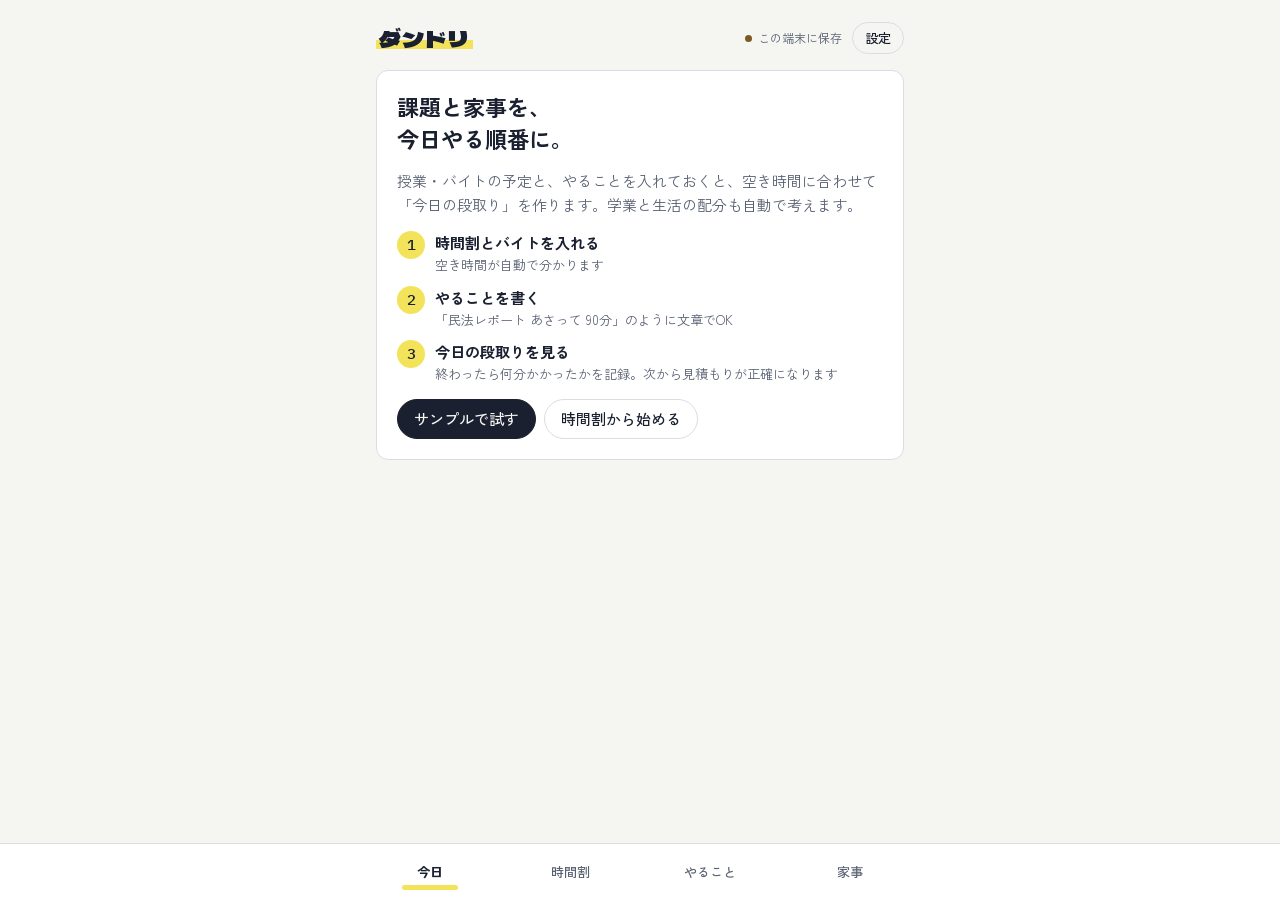
==== index.html @ e71a27ff "Add files via upload" ====
<!doctype html>
<html lang="ja">
<head>
<meta charset="utf-8">
<meta name="viewport" content="width=device-width,initial-scale=1,viewport-fit=cover">
<title>ダンドリ｜課題と家事を、今日やる順番に。</title>
<meta name="description" content="授業名を書くだけで締切が決まり、空き時間から「今日やる順番」を出す、大学生のための段取りアプリ。課題・家事・バイトのシフトをまとめて管理。">
<meta name="theme-color" content="#F5F6F2" media="(prefers-color-scheme: light)">
<meta name="theme-color" content="#10131A" media="(prefers-color-scheme: dark)">
<link rel="manifest" href="manifest.webmanifest">
<link rel="icon" href="favicon-32.png" sizes="32x32" type="image/png">
<link rel="apple-touch-icon" href="apple-touch-icon.png">
<meta name="apple-mobile-web-app-capable" content="yes">
<meta name="mobile-web-app-capable" content="yes">
<meta name="apple-mobile-web-app-title" content="ダンドリ">
<meta name="apple-mobile-web-app-status-bar-style" content="default">
<meta property="og:type" content="website">
<meta property="og:title" content="ダンドリ｜課題と家事を、今日やる順番に。">
<meta property="og:description" content="授業名を書くだけで締切が決まり、空き時間から「今日やる順番」を出す、大学生のための段取りアプリ。課題・家事・バイトのシフトをまとめて管理。">
<meta property="og:image" content="og-image.png">
<meta name="twitter:card" content="summary_large_image">
<link rel="preconnect" href="https://fonts.googleapis.com">
<link rel="preconnect" href="https://fonts.gstatic.com" crossorigin>
<link rel="stylesheet" href="https://fonts.googleapis.com/css2?family=IBM+Plex+Mono:wght@500&family=Zen+Kaku+Gothic+New:wght@400;500;700&display=swap">
<link rel="stylesheet" href="https://fonts.googleapis.com/css2?family=Dela+Gothic+One&display=swap&text=%E3%83%80%E3%83%B3%E3%83%89%E3%83%AA0123456789%E6%99%82%E9%96%93%E5%88%86%E6%97%A5">
<style>
/* Layout: 手帳の「1日のページ」。上に使える時間と時間帯ストリップ、その下に今日の段取り。4つの画面は下のタブで切り替える */
:root{
  --paper:#F5F6F2; --surface:#FFFFFF; --sunk:#ECEEE8;
  --ink:#1A2030; --ink-2:#596172; --ink-3:#8A91A0;
  --line:#DADDE3; --grid:#E3E6E9;
  --study:#2E4B8E; --study-soft:#E2E8F6;
  --life:#2C7A50; --life-soft:#DCEFE3;
  --other:#7B5A27; --other-soft:#F2E9D6;
  --busy:#BFC5CE;
  --marker:#F3E35A;
  --warn:#B2421C; --warn-soft:#FAE6DC;
  --focus:#2E4B8E;
  --scrim:rgba(12,14,20,.48);
  --edit:#FFF8D6; --edit-line:#D9BE3F; --edit-ink:#8A6D00;
  --etc:#5B5591; --etc-soft:#E9E7F5; --band:rgba(46,75,142,.05); --stripe:#E6D6B8;
  --font-display:"Dela Gothic One","Zen Kaku Gothic New","Hiragino Sans","Noto Sans JP",sans-serif;
  --font-body:"Zen Kaku Gothic New","Hiragino Sans","Hiragino Kaku Gothic ProN","Noto Sans JP","Yu Gothic",system-ui,sans-serif;
  --font-mono:"IBM Plex Mono",ui-monospace,SFMono-Regular,Menlo,Consolas,monospace;
  --radius:12px;
}
@media (prefers-color-scheme: dark){
  :root:not([data-theme="light"]){
    --paper:#10131A; --surface:#181C24; --sunk:#1F242E;
    --ink:#E6E8EE; --ink-2:#A2A9B7; --ink-3:#737B8A;
    --line:#2B313C; --grid:#262B35;
    --study:#95ABEB; --study-soft:#1E2742;
    --life:#7DCB9B; --life-soft:#172E22;
    --other:#D6B67E; --other-soft:#2D2618;
    --busy:#434A57;
    --marker:#6E6420;
    --warn:#F28C66; --warn-soft:#3A1F16;
    --focus:#95ABEB;
    --scrim:rgba(0,0,0,.6);
    --edit:#26220F; --edit-line:#7A6B22; --edit-ink:#E8CF5A;
    --etc:#B8B2EA; --etc-soft:#24223A; --band:rgba(149,171,235,.06); --stripe:#3B3122;
    color-scheme:dark;
  }
}
:root[data-theme="dark"]{
  --paper:#10131A; --surface:#181C24; --sunk:#1F242E;
  --ink:#E6E8EE; --ink-2:#A2A9B7; --ink-3:#737B8A;
  --line:#2B313C; --grid:#262B35;
  --study:#95ABEB; --study-soft:#1E2742;
  --life:#7DCB9B; --life-soft:#172E22;
  --other:#D6B67E; --other-soft:#2D2618;
  --busy:#434A57;
  --marker:#6E6420;
  --warn:#F28C66; --warn-soft:#3A1F16;
  --focus:#95ABEB;
  --scrim:rgba(0,0,0,.6);
  --edit:#26220F; --edit-line:#7A6B22; --edit-ink:#E8CF5A;
  --etc:#B8B2EA; --etc-soft:#24223A; --band:rgba(149,171,235,.06); --stripe:#3B3122;
  color-scheme:dark;
}
*,*::before,*::after{box-sizing:border-box}
[hidden]{display:none!important}
html{background:var(--paper)}
body{background:var(--paper);color:var(--ink);font-family:var(--font-body);font-size:15px;line-height:1.6;-webkit-font-smoothing:antialiased}
button,input,select{font:inherit;color:inherit}
.wrap{max-width:560px;margin:0 auto;padding-left:max(16px,env(safe-area-inset-left,0px));padding-right:max(16px,env(safe-area-inset-right,0px));padding-block:10px calc(96px + env(safe-area-inset-bottom,0px));display:grid;gap:16px}
.sr{position:absolute;width:1px;height:1px;overflow:hidden;clip:rect(0 0 0 0);white-space:nowrap}
.num{font-family:var(--font-mono);font-variant-numeric:tabular-nums}
:focus-visible{outline:2px solid var(--focus);outline-offset:2px}

/* header */
.top{display:flex;align-items:center;gap:10px;padding-block:4px 0}
.logo{font-family:var(--font-display);font-size:22px;line-height:1;letter-spacing:.03em;padding:2px 3px;background:linear-gradient(transparent 56%,var(--marker) 56%,var(--marker) 94%,transparent 94%)}
.sync{margin-left:auto;font-size:12px;color:var(--ink-2);display:inline-flex;align-items:center;gap:6px}
.sync::before{content:"";width:7px;height:7px;border-radius:50%;background:var(--ink-3)}
.sync.cloud::before{background:var(--life)}
.sync.local::before{background:var(--other)}
.samplebar{display:flex;flex-wrap:wrap;align-items:center;justify-content:space-between;gap:8px;padding:8px 12px;border:1px dashed var(--line);border-radius:10px;font-size:13px;color:var(--ink-2)}

/* buttons */
.btn{display:inline-flex;align-items:center;justify-content:center;gap:6px;min-height:40px;padding:6px 16px;border-radius:999px;border:1px solid var(--line);background:var(--surface);font-weight:500;cursor:pointer;white-space:nowrap}
.btn:hover{border-color:var(--ink-3)}
.btn.primary{background:var(--ink);color:var(--paper);border-color:var(--ink)}
.btn.ghost{background:transparent}
.btn.small{min-height:32px;padding:3px 12px;font-size:13px}
.btn.danger{color:var(--warn);border-color:var(--warn)}
.btn:disabled{opacity:.5;cursor:default}
.link{background:none;border:0;padding:0;color:var(--ink-2);font-size:13px;text-decoration:underline;text-underline-offset:3px;cursor:pointer}
.link.inv{color:var(--paper)}

/* segmented */
.seg{display:inline-flex;flex-wrap:wrap;gap:4px;padding:3px;border-radius:999px;background:var(--sunk)}
.seg button,.segopt span{display:inline-block;padding:4px 12px;border-radius:999px;border:0;background:transparent;font-size:13px;font-weight:500;cursor:pointer;color:var(--ink-2)}
.seg button[aria-pressed="true"],.segopt input:checked+span{background:var(--surface);color:var(--ink);box-shadow:0 0 0 1px var(--line)}
.segopt{position:relative}
.segopt input{position:absolute;opacity:0;width:1px;height:1px}
.segopt input:focus-visible+span{outline:2px solid var(--focus);outline-offset:1px}

/* today */
.daybar{display:flex;align-items:center;justify-content:space-between;gap:12px;flex-wrap:wrap}
.date{font-size:20px;font-weight:700;margin:0;font-variant-numeric:tabular-nums}
.alerts{display:grid;gap:6px}
.alert{display:grid;grid-template-columns:auto 1fr;gap:10px;align-items:baseline;padding:10px 12px;border-radius:10px;background:var(--warn-soft);font-size:14px}
.alert b{color:var(--warn);font-size:12px;letter-spacing:.04em;white-space:nowrap}
.alert.lv1{background:var(--sunk)}
.alert.lv1 b{color:var(--ink-2)}
.alert span{min-width:0;overflow-wrap:anywhere}
.hero{display:grid;gap:14px;padding:16px;background:var(--surface);border:1px solid var(--line);border-radius:var(--radius)}
.hero-top{display:flex;flex-wrap:wrap;justify-content:space-between;align-items:flex-end;gap:10px}
.cap-label{font-size:12px;color:var(--ink-2);letter-spacing:.06em}
.cap{font-family:var(--font-display);font-size:34px;line-height:1.15;font-variant-numeric:tabular-nums;margin-block:2px}
.cap mark{color:inherit;padding:0 3px;background:linear-gradient(transparent 58%,var(--marker) 58%,var(--marker) 92%,transparent 92%)}
.cap-sub{font-size:12px;color:var(--ink-2)}
.strip-wrap{display:grid;gap:4px}
.strip{position:relative;height:30px;border-radius:6px;background:var(--sunk);overflow:hidden}
.blk{position:absolute;top:0;bottom:0;display:block}
.blk.busy{background:repeating-linear-gradient(135deg,var(--busy) 0 4px,transparent 4px 8px)}
.blk.past{background:var(--grid)}
.blk.study{background:var(--study)}
.blk.life{background:var(--life)}
.blk.other{background:var(--other)}
.now{position:absolute;top:0;bottom:0;width:2px;background:var(--warn);display:block}
.ticks{position:relative;height:16px;font-size:11px;color:var(--ink-3)}
.ticks span{position:absolute;top:0;transform:translateX(-50%)}
.ticks span.l{transform:none}
.ticks span.r{transform:translateX(-100%)}
.legend{display:flex;flex-wrap:wrap;gap:4px 12px;font-size:12px;color:var(--ink-2)}
.legend span{display:inline-flex;align-items:center;gap:5px}
.sw{display:inline-block;width:12px;height:8px;border-radius:2px}
.sw.busy{background:repeating-linear-gradient(135deg,var(--busy) 0 2px,transparent 2px 4px);box-shadow:0 0 0 1px var(--busy)}
.sw.study{background:var(--study)} .sw.life{background:var(--life)} .sw.other{background:var(--other)}
.bal{display:grid;gap:6px}
.bal-head{display:flex;justify-content:space-between;gap:8px;font-size:13px;color:var(--ink-2)}
.bal-head b{color:var(--ink);font-weight:500;margin-left:4px}
.bal-track{position:relative}
.bal-bar{display:flex;height:10px;border-radius:5px;overflow:hidden;background:var(--sunk)}
.bal-bar i{display:block;height:100%}
.bal-bar i.study{background:var(--study)} .bal-bar i.life{background:var(--life)}
.bal-target{position:absolute;top:-4px;bottom:-4px;width:2px;background:var(--ink);transform:translateX(-1px)}
.bal-note{font-size:12px;color:var(--ink-3)}

/* adder */
.adder{display:grid;gap:8px;padding:12px;background:var(--surface);border:1px solid var(--line);border-radius:var(--radius)}
.adder-row{display:flex;gap:8px}
.adder-row input{flex:1;min-width:0}
.adder-opts{display:flex;justify-content:space-between;align-items:center;gap:8px;flex-wrap:wrap;font-size:13px;color:var(--ink-2)}
.tog{display:inline-flex;align-items:center;gap:6px;cursor:pointer}
.tog input{width:16px;height:16px;accent-color:var(--ink)}
.hint{font-size:12px;color:var(--ink-3)}
input[type=text],input[type=number],input[type=date],input[type=time],select{width:100%;min-width:0;min-height:40px;padding:6px 10px;border:1px solid var(--line);border-radius:8px;background:var(--paper)}
input[type=range]{width:100%;accent-color:var(--ink)}
textarea{font:inherit;color:inherit;width:100%;min-width:0;min-height:88px;padding:8px 10px;border:1px solid var(--line);border-radius:8px;background:var(--paper);resize:vertical}
textarea.code{font-family:var(--font-mono);font-size:12px;line-height:1.5;word-break:break-all}
.h3{font-size:14px;font-weight:700;margin:0}
.backup{display:grid;gap:8px;padding:12px 14px;border-radius:10px;border:1px dashed var(--other);background:var(--other-soft);font-size:14px}
.backup .acts,.inapp .acts{display:flex;flex-wrap:wrap;gap:8px}
.inapp{display:grid;gap:8px;padding:10px 12px;border-radius:10px;background:var(--warn-soft);font-size:13px}
.inapp b{color:var(--warn)}
.inapp.a2hs{background:var(--sunk)}
.inapp.a2hs b{color:var(--ink)}
.preview{display:grid;gap:4px;font-size:14px;padding:10px 12px;border-radius:8px;background:var(--sunk)}
.warnnote{color:var(--warn)}

/* sections, lists */
.sect{display:grid;gap:10px}
.h1{font-size:22px;font-weight:700;margin:2px 0 0;text-wrap:balance}
.h2{font-size:16px;font-weight:700;margin:0;display:flex;align-items:baseline;justify-content:space-between;gap:8px;flex-wrap:wrap}
.h2-sub{font-size:12px;font-weight:500;color:var(--ink-2)}
.note{font-size:13px;color:var(--ink-2);margin:0}
.plan{display:grid;gap:8px}
.item{display:grid;grid-template-columns:3.4em 1fr auto;gap:12px;align-items:center;padding:12px;background:var(--surface);border:1px solid var(--line);border-radius:var(--radius)}
.item.ordered{grid-template-columns:32px 1fr auto}
.ord{width:32px;height:32px;border-radius:50%;display:grid;place-items:center;background:var(--sunk);font-family:var(--font-mono);font-weight:500;font-size:15px;color:var(--ink-2)}
.ord.first{background:var(--marker);color:var(--ink)}
.item.is-next{border-color:var(--ink-3);padding-block:16px}
.item.is-next .title{font-size:17px}
.nextlabel{font-size:12px;font-weight:700;letter-spacing:.06em;color:var(--ink-2);margin-bottom:2px}
.sw.free{background:var(--sunk);box-shadow:inset 0 0 0 1px var(--line)}
.time{display:grid;font-family:var(--font-mono);font-size:12px;line-height:1.35;color:var(--ink-2);font-variant-numeric:tabular-nums}
.time span:first-child{color:var(--ink);font-size:13px}
.body{min-width:0}
.title{font-weight:700;overflow-wrap:anywhere;line-height:1.45}
.meta{display:flex;flex-wrap:wrap;align-items:center;gap:4px 8px;margin-top:4px;font-size:12px;color:var(--ink-2)}
.tag{display:inline-flex;align-items:center;padding:1px 8px;border-radius:999px;font-size:12px;font-weight:500;line-height:1.6}
.tag.study{background:var(--study-soft);color:var(--study)}
.tag.life{background:var(--life-soft);color:var(--life)}
.tag.other{background:var(--other-soft);color:var(--other)}
.tag.hot{background:var(--warn-soft);color:var(--warn)}
.tag.plain{background:var(--sunk);color:var(--ink-2)}
.check{width:36px;height:36px;border-radius:50%;border:2px solid var(--line);background:var(--surface);cursor:pointer;display:grid;place-items:center;flex:none}
.check::after{content:"✓";font-size:16px;font-weight:700;color:var(--ink-3)}
.check.study{border-color:var(--study)} .check.life{border-color:var(--life)} .check.other{border-color:var(--other)}
.check:hover::after{color:var(--ink)}
.prio{font-size:12px;color:var(--ink-2)}
.rest{display:grid;gap:0;border:1px solid var(--line);border-radius:var(--radius);background:var(--surface)}
.rrow{display:flex;justify-content:space-between;gap:12px;padding:10px 12px;border-top:1px solid var(--line);font-size:14px}
.rrow:first-child{border-top:0}
.rrow .meta{margin:0;flex:none}
.empty{padding:16px;border:1px dashed var(--line);border-radius:var(--radius);color:var(--ink-2);font-size:14px;display:grid;gap:10px;justify-items:start}
.foot{font-size:12px;color:var(--ink-3);margin:0}
details.done{border:1px solid var(--line);border-radius:var(--radius);background:var(--surface);padding:0 12px}
details.done summary{cursor:pointer;padding:10px 0;font-size:14px;font-weight:500}
.drow{display:flex;justify-content:space-between;gap:12px;padding:8px 0;border-top:1px solid var(--line);font-size:14px;color:var(--ink-2)}
.tlist{display:grid;gap:8px}
.trow{display:grid;grid-template-columns:auto 1fr auto;gap:12px;align-items:center;padding:12px;background:var(--surface);border:1px solid var(--line);border-radius:var(--radius)}
.trow.two{grid-template-columns:1fr auto}
.days .segopt input:checked+span{background:var(--ink);color:var(--paper);border-color:var(--ink);box-shadow:none}
.grade{display:inline-grid;place-items:center;min-width:28px;height:20px;padding:0 6px;border-radius:6px;font-family:var(--font-mono);font-size:12px;font-weight:500;letter-spacing:.02em;line-height:1;background:var(--sunk);color:var(--ink-2)}
.grade.big{min-width:36px;height:32px;font-size:15px;border-radius:8px}
.g-SS{background:var(--warn);color:var(--paper)}
.g-S{background:var(--warn-soft);color:var(--warn)}
.g-A{background:var(--marker);color:var(--ink)}
.g-B{background:var(--sunk);color:var(--ink)}
.g-C{background:var(--sunk);color:var(--ink-2)}
.g-D,.g-E{background:transparent;color:var(--ink-3);box-shadow:inset 0 0 0 1px var(--line)}
.drow .gdesc{flex:1;color:var(--ink)}
.drow:has(.grade){justify-content:flex-start;align-items:center}
.gnote{padding:8px 0 10px}
.presets{display:flex;flex-wrap:wrap;gap:6px;align-items:center}
.presets-label{font-size:12px;color:var(--ink-2);margin-right:4px}
.chip{padding:4px 12px;border-radius:999px;border:1px solid var(--line);background:var(--surface);font-size:13px;cursor:pointer}
.chip:hover{border-color:var(--life)}

/* timetable */
.tt-wrap{overflow-x:auto;border:1px solid var(--line);border-radius:var(--radius);background:var(--surface)}
.tt{border-collapse:collapse;width:100%;min-width:330px;table-layout:fixed}
.tt th,.tt td{border-bottom:1px solid var(--grid);padding:4px}
.tt thead th{font-size:13px;font-weight:700;padding-block:8px;color:var(--ink-2)}
.tt tbody th{text-align:left;font-weight:500}
.tt thead th:first-child{width:3.2em}
.tt tr:last-child th,.tt tr:last-child td{border-bottom:0}
.pn{display:block;font-weight:700;font-size:14px}
.pt{display:block;font-family:var(--font-mono);font-size:10.5px;color:var(--ink-3)}
.cell{width:100%;min-height:44px;padding:4px;border-radius:6px;border:1px dashed var(--line);background:transparent;font-size:12px;line-height:1.3;color:var(--ink-3);cursor:pointer;overflow-wrap:anywhere}
.cell.on{border:0;background:var(--study-soft);color:var(--study);font-weight:500}
.cell{position:relative}
.cell .wkdot{position:absolute;top:4px;right:4px;width:7px;height:7px;border-radius:50%;background:var(--study)}
.tag.wk{background:var(--sunk);color:var(--ink-2)}
.tag.etc{background:var(--etc-soft);color:var(--etc)}
/* 時間割：時間の目盛りで1週間（見る／編集） */
.h1row{display:flex;align-items:center;justify-content:space-between;gap:8px}
.h1row .btn svg{width:14px;height:14px}
.wk-card{background:var(--surface);border:1px solid var(--line);border-radius:var(--radius);padding:8px 6px 10px 4px}
.wk-card.editing{background:var(--edit);border-color:var(--edit-line)}
.wk-head{display:grid;grid-template-columns:40px repeat(7,minmax(0,1fr));font-size:12px;font-weight:700;color:var(--ink-2);text-align:center;margin-bottom:6px}
.wk-head .sun{color:var(--warn)}
.wk-d{display:grid;justify-items:center;gap:2px}
.wk-d .w{font-size:11px}
.wk-d .n{font-size:14px;font-weight:700;color:var(--ink);width:26px;height:26px;border-radius:50%;display:flex;align-items:center;justify-content:center;font-family:var(--font-mono)}
.wk-d.sun .w,.wk-d.sun .n{color:var(--warn)}
.wk-d.past .n{color:var(--ink-3)}
.wk-d.today .n{background:var(--ink);color:var(--paper)}
.wk-d .cnt{display:inline-flex;align-items:center;gap:2px;height:15px;padding:0 5px;border-radius:8px;font-size:10px;font-family:var(--font-mono);font-weight:700;background:var(--ink);color:var(--paper)}
.wk-d .cnt.u{background:var(--warn)}
.wk-d .cnt::before{content:"";width:5px;height:7px;background:currentColor;clip-path:polygon(0 0,100% 50%,0 100%)}
.wk-d .cnt.none{visibility:hidden}
.wk-nav{display:flex;align-items:center;gap:8px}
.wk-arr{width:36px;height:36px;flex:none;border-radius:50%;border:1px solid var(--line);background:var(--surface);font-size:18px;line-height:1;color:var(--ink-2);cursor:pointer}
.wk-range{flex:1;display:grid;justify-items:center;gap:1px;text-align:center}
.wk-range b{font-size:15px}
.wk-range span,.wk-range .link{font-size:12px;color:var(--ink-2)}
.wk-dl{position:absolute;left:0;right:0;height:16px;margin:0;padding:0;border:0;background:transparent;cursor:pointer;z-index:3;--c:var(--ink)}
.wk-dl.u{--c:var(--warn)}
.wk-dl::before{content:"";position:absolute;left:0;right:0;top:7px;border-top:1.5px solid var(--c)}
.wk-dl::after{content:"";position:absolute;left:-1px;top:2px;width:9px;height:12px;background:var(--c);clip-path:polygon(0 0,100% 50%,0 100%)}
.wk-legend .flg{display:inline-block;width:8px;height:10px;background:var(--warn);clip-path:polygon(0 0,100% 50%,0 100%);margin-right:4px;vertical-align:-1px}
.wk-legend .nowk{display:inline-block;width:14px;height:0;border-top:1.5px solid var(--ink);margin-right:4px;vertical-align:3px}
.wk-dlist{display:grid;gap:6px}
.wk-drow{display:grid;grid-template-columns:auto minmax(0,1fr) auto;gap:10px;align-items:center;width:100%;text-align:left;background:var(--surface);border:1px solid var(--line);border-radius:10px;padding:7px 10px;font:inherit;color:inherit;cursor:pointer}
.wk-drow .when{font-family:var(--font-mono);font-size:11px;color:var(--ink-2);line-height:1.3;text-align:center;min-width:50px}
.wk-drow .when b{display:block;font-family:var(--font-body);font-size:12px;color:var(--ink)}
.wk-drow .ttl{font-size:14px;font-weight:700;line-height:1.35}
.wk-drow .ttl small{display:block;font-size:12px;font-weight:500;color:var(--ink-2)}
.wk-drow.done{opacity:.6}
.wk-drow.done .ttl{text-decoration:line-through}
.wk-drow .chk{color:var(--ink-3);font-size:14px;padding:0 8px}
.wk-pop .prow{display:flex;align-items:center;gap:6px;margin-top:4px}
.wk-pop .pacts{display:flex;gap:6px;margin-top:8px}
.wk-pop .stag{display:inline-block;font-size:10px;font-weight:700;background:var(--other-soft);color:var(--other);border-radius:4px;padding:0 5px;margin-left:5px;vertical-align:1px}
.btn.accent{background:var(--other-soft);border-color:var(--other);color:var(--other);font-weight:700}
.h1row .h1{margin-right:auto}
.h1row{justify-content:flex-start}
.wk-blk.shift{background:repeating-linear-gradient(135deg,var(--other-soft) 0 5px,var(--stripe) 5px 9px);color:var(--other);border-left:3px solid var(--other);font-weight:700}
.wk-legend .shift-i{background:repeating-linear-gradient(135deg,var(--other-soft) 0 3px,var(--stripe) 3px 5px);box-shadow:inset 3px 0 0 var(--other)}
.sf-chips{display:flex;flex-wrap:wrap;gap:6px}
.sf-chip{border:1px solid var(--line);border-radius:999px;padding:5px 12px;font:inherit;font-size:13px;background:var(--surface);color:var(--ink);cursor:pointer}
.sf-chip.on{background:var(--ink);color:var(--paper);border-color:var(--ink);font-weight:700}
.sf-chip.add{border-style:dashed;color:var(--ink-2)}
.sf-chip.add.on{border-style:solid;color:var(--paper)}
.sf-chip.mono{font-family:var(--font-mono)}
.sf-cal{border:1px solid var(--line);border-radius:12px;padding:8px;display:grid;gap:6px}
.sf-cal .mh{display:flex;align-items:center;justify-content:space-between;gap:8px;font-size:13px;font-weight:700}
.sf-cal .mg{display:grid;grid-template-columns:repeat(7,minmax(0,1fr));gap:4px;text-align:center}
.sf-cal .mw{font-size:11px;color:var(--ink-2);font-weight:700}
.sf-cal .mw.sun{color:var(--warn)}
.sf-cal .md{position:relative;height:40px;border:0;border-radius:10px;background:transparent;font:inherit;font-family:var(--font-mono);font-size:14px;color:var(--ink);cursor:pointer;padding:0}
.sf-cal .md.sun{color:var(--warn)}
.sf-cal .md.past{color:var(--ink-3);cursor:default}
.sf-cal .md.today{box-shadow:inset 0 0 0 2px var(--ink)}
.sf-cal .md.on{background:var(--ink);color:var(--paper);font-weight:700}
.sf-cal .md i{position:absolute;bottom:4px;left:50%;width:4px;height:4px;margin-left:-2px;border-radius:50%;background:var(--other)}
.sf-cal .md.on i{background:var(--paper)}
.sf-cal .note{font-size:11px}
.sf-range{display:flex;align-items:center;gap:8px}
.sf-range input[type=time]{width:auto;max-width:9em}
.sf-picked{display:grid;gap:6px}
.sf-row{display:grid;grid-template-columns:auto minmax(0,1fr) auto;gap:6px;align-items:center;border:1px solid var(--line);border-radius:10px;padding:6px 6px 6px 10px}
.sf-row.ov{border-color:var(--warn)}
.sf-row .d{font-size:13px;font-weight:700;min-width:56px}
.sf-row .t{display:flex;align-items:center;gap:4px;min-width:0}
.sf-row .t input[type=time]{flex:1 1 0;width:auto;min-width:0;max-width:none;min-height:34px;padding:2px 4px;font-size:13px;letter-spacing:-.01em}
.sf-row .x{border:0;background:transparent;font-size:18px;color:var(--ink-3);width:30px;height:34px;padding:0;cursor:pointer}
.sf-row .w{grid-column:1/-1;font-size:12px;color:var(--warn);background:var(--warn-soft);border-radius:6px;padding:3px 8px}
.wk-pop .pacts button{border:0;border-radius:999px;padding:4px 11px;font:inherit;font-size:12px;font-weight:700;background:var(--paper);color:var(--ink);cursor:pointer}
.wk-pop .pacts button.g{background:transparent;color:var(--paper);box-shadow:inset 0 0 0 1px currentColor}
.wk-body{position:relative;display:grid;grid-template-columns:40px repeat(7,minmax(0,1fr))}
.wk-axis{position:relative}
.wk-axis .h{position:absolute;right:5px;transform:translateY(-50%);font-size:10px;font-family:var(--font-mono);color:var(--ink-3)}
.wk-axis .pn{position:absolute;left:1px;transform:translateY(-50%);width:17px;height:17px;border-radius:50%;background:var(--sunk);color:var(--ink-2);font-size:10px;font-weight:700;display:flex;align-items:center;justify-content:center}
.editing .wk-axis .pn{background:var(--ink);color:var(--paper)}
.wk-col{position:relative;border-left:1px solid var(--grid)}
.wk-hl{position:absolute;left:40px;right:0;height:0;border-top:1px solid var(--grid);pointer-events:none}
.wk-band{position:absolute;left:40px;right:0;background:var(--band);pointer-events:none}
.editing .wk-band{background:transparent}
.wk-blk{position:absolute;left:2px;right:2px;margin:0;border:0;border-radius:6px;font:inherit;font-size:10px;line-height:1.2;padding:3px;overflow:hidden;font-weight:500;text-align:left;display:block;cursor:pointer;overflow-wrap:anywhere;z-index:1}
.wk-blk .tm{display:block;font-family:var(--font-mono);font-size:8.5px;letter-spacing:-.02em;white-space:nowrap;opacity:.85;margin-top:1px}
.wk-blk.cls{background:var(--study-soft);color:var(--study);border-left:3px solid var(--study)}
.wk-blk.job{background:var(--other-soft);color:var(--other);border-left:3px solid var(--other);font-weight:700}
.wk-blk.cir{background:var(--life-soft);color:var(--life);border-left:3px solid var(--life);font-weight:700}
.wk-blk.etc{background:var(--etc-soft);color:var(--etc);border-left:3px solid var(--etc);font-weight:700}
.editing .wk-blk{box-shadow:0 1px 2px rgba(0,0,0,.12)}
.wk-blk.ovl{box-shadow:inset 0 0 0 2px var(--warn)}
.wk-blk .ov{position:absolute;right:2px;bottom:2px;width:14px;height:14px;border-radius:50%;background:var(--warn);color:var(--paper);font-size:10px;font-weight:700;display:flex;align-items:center;justify-content:center}
.wk-blk .wkdot{position:absolute;top:3px;right:3px;width:6px;height:6px;border-radius:50%;background:var(--study)}
.wk-slot{position:absolute;left:2px;right:2px;margin:0;padding:0;border:1.5px dashed var(--edit-line);border-radius:6px;background:transparent;color:var(--edit-ink);font-size:15px;line-height:1;cursor:pointer;display:flex;align-items:center;justify-content:center}
.wk-now{position:absolute;left:0;right:0;height:0;border-top:1.5px solid var(--ink);opacity:.8;z-index:2;pointer-events:none}
.wk-now::before{content:"";position:absolute;left:-3px;top:-4px;width:6px;height:6px;border-radius:50%;background:var(--ink)}
.wk-pop{position:absolute;z-index:5;max-width:260px;background:var(--ink);color:var(--paper);border-radius:10px;padding:8px 11px;font-size:12px;line-height:1.55;box-shadow:0 8px 22px rgba(0,0,0,.25)}
.wk-pop b{font-size:13px}
.wk-pop .sub{opacity:.72;font-size:11px}
.wk-pop .warnline{color:var(--warn-soft);font-weight:700}
.wk-banner{display:flex;gap:10px;align-items:flex-start;background:var(--edit);border:1px solid var(--edit-line);border-radius:10px;padding:8px 12px;font-size:13px;line-height:1.55}
.wk-banner b{white-space:nowrap;color:var(--edit-ink)}
.wk-legend{display:flex;gap:6px 14px;flex-wrap:wrap;font-size:12px;color:var(--ink-2)}
.wk-legend i{display:inline-block;width:10px;height:10px;border-radius:3px;margin-right:4px;vertical-align:-1px}
.wk-warn{font-size:12.5px;color:var(--warn);background:var(--warn-soft);border-radius:8px;padding:7px 10px;line-height:1.55}
.acts{display:flex;flex-wrap:wrap;gap:8px}

/* intro */
.intro{display:grid;gap:14px;padding:20px;background:var(--surface);border:1px solid var(--line);border-radius:var(--radius)}
.intro-h{font-size:22px;line-height:1.45;margin:0;text-wrap:balance}
.intro p{margin:0;color:var(--ink-2)}
.steps{margin:0;padding:0;list-style:none;counter-reset:s;display:grid;gap:10px}
.steps li{counter-increment:s;display:grid;grid-template-columns:28px 1fr;column-gap:10px}
.steps li::before{content:counter(s);grid-row:span 2;width:28px;height:28px;border-radius:50%;display:grid;place-items:center;background:var(--marker);font-family:var(--font-mono);font-weight:500;color:var(--ink)}
.steps b{font-weight:700}
.steps span{font-size:13px;color:var(--ink-2)}
.intro-acts{display:flex;flex-wrap:wrap;gap:8px}

/* tabs */
.tabs{position:fixed;left:0;right:0;bottom:0;z-index:20;background:var(--surface);border-top:1px solid var(--line);padding-bottom:env(safe-area-inset-bottom,0px);padding-left:max(16px,env(safe-area-inset-left,0px));padding-right:max(16px,env(safe-area-inset-right,0px))}
.tabs-in{max-width:560px;margin:0 auto;display:grid;grid-template-columns:repeat(4,1fr)}
.tabs button{min-height:56px;border:0;background:none;font-size:13px;font-weight:500;color:var(--ink-2);cursor:pointer;position:relative}
.tabs button[aria-current="page"]{color:var(--ink);font-weight:700}
.tabs button[aria-current="page"]::after{content:"";position:absolute;left:30%;right:30%;bottom:10px;height:5px;border-radius:3px;background:var(--marker)}

/* sheet */
.scrim{position:fixed;inset:0;z-index:40;background:var(--scrim);display:flex;align-items:flex-end;justify-content:center}
.sheet{width:100%;max-width:560px;max-height:88%;overflow-y:auto;background:var(--surface);border-radius:16px 16px 0 0;padding-block:18px calc(20px + env(safe-area-inset-bottom,0px));padding-left:max(16px,env(safe-area-inset-left,0px));padding-right:max(16px,env(safe-area-inset-right,0px));display:grid;gap:14px}
.sh-title{font-size:18px;font-weight:700;margin:0;overflow-wrap:anywhere}
.sh-acts{display:flex;flex-wrap:wrap;gap:8px}
.f{display:grid;gap:4px;min-width:0}
.f label,.flabel{font-size:12px;color:var(--ink-2);font-weight:500}
.f .link{justify-self:start;margin-top:2px}
.callist{display:grid;border:1px solid var(--line);border-radius:var(--radius);background:var(--surface)}
.crow{display:grid;gap:2px;padding:10px 12px;border-top:1px solid var(--line);min-width:0}
.crow:first-child{border-top:0}
.crow .meta{margin-top:0}
.howto{margin:0 0 4px;padding-left:1.4em;display:grid;gap:4px;font-size:14px}
.rowcard .link{justify-self:start}
.rowcard input[type=time]{width:auto;max-width:11em;justify-self:start}
.morning{display:grid;gap:8px;padding:16px;border-radius:var(--radius);background:var(--surface);border:1px solid var(--line)}
.greet{margin:0;font-size:13px;font-weight:700;letter-spacing:.04em;color:var(--ink-2)}
.mline{margin:0;font-size:17px;line-height:1.6;font-weight:500;overflow-wrap:anywhere}
.mline b{font-weight:700;padding:0 2px;background:linear-gradient(transparent 60%,var(--marker) 60%,var(--marker) 92%,transparent 92%)}
.streak{display:grid;grid-template-columns:auto 1fr;gap:14px;align-items:center;margin-top:4px;padding-top:12px;border-top:1px dashed var(--line)}
.snum{display:flex;align-items:baseline;gap:2px;min-width:3.2em}
.snum b{font-family:var(--font-display);font-weight:400;font-size:32px;line-height:1;font-variant-numeric:tabular-nums}
.snum span{font-size:14px;font-weight:700}
.stext{display:grid;gap:1px;font-size:14px;min-width:0}
.slabel{font-size:11px;font-weight:700;letter-spacing:.08em;color:var(--ink-3)}
.ssub{font-size:12px;color:var(--ink-3)}
.autonote{padding:8px 10px;border-radius:8px;background:var(--study-soft);color:var(--study)}
.f2{display:grid;grid-template-columns:1fr 1fr;gap:10px}
.rowcard{display:grid;gap:10px;padding:12px;border:1px solid var(--line);border-radius:10px}
.stepper{display:flex;gap:6px;align-items:center}
.stepper input{width:6em;flex:none;text-align:center}
.days{display:flex;flex-wrap:wrap;gap:4px}
.ptimes{display:grid;gap:6px}
.prow{display:grid;grid-template-columns:2.4em 1fr auto 1fr;gap:6px;align-items:center;font-size:13px}
.kv{display:flex;justify-content:space-between;gap:8px;font-size:13px;color:var(--ink-2)}
.toast{position:fixed;z-index:50;left:50%;transform:translateX(-50%);bottom:calc(68px + env(safe-area-inset-bottom,0px));width:min(520px,calc(100% - 32px));display:flex;justify-content:space-between;align-items:center;gap:12px;padding:10px 14px;border-radius:10px;background:var(--ink);color:var(--paper);font-size:14px}
@media (max-width:380px){.f2{grid-template-columns:1fr}.cap{font-size:30px}}
@media (prefers-reduced-motion: reduce){*{transition:none!important;animation:none!important}}
</style>
</head>
<body>


<div id="app" class="wrap"></div>

<nav class="tabs" aria-label="画面の切り替え">
  <div class="tabs-in">
    <button type="button" data-act="tab" data-v="today">今日</button>
    <button type="button" data-act="tab" data-v="week">時間割</button>
    <button type="button" data-act="tab" data-v="tasks">やること</button>
    <button type="button" data-act="tab" data-v="routines">家事</button>
  </div>
</nav>

<div id="sheet" class="scrim" hidden>
  <form id="sheet-form" class="sheet" autocomplete="off" novalidate></form>
</div>
<div id="toast" class="toast" role="status" hidden></div>

<script>
(() => {
'use strict';

/* ---------- 基本の道具 ---------- */
const WD = ['日','月','火','水','木','金','土'];
const CAT = {study:'学業', life:'生活', other:'その他'};
const IMP = [0, 0.8, 1, 1.3];
const COND = {good:{label:'元気', m:1}, normal:{label:'ふつう', m:0.85}, tired:{label:'お疲れ', m:0.6}};
const SID = Math.random().toString(36).slice(2);
const LS_KEY = 'dandori.v1', LS_VIEW = 'dandori.view';
// claude.ai の外（自分のWebアドレスやアプリ）で動いているとき true。保存は端末、ファイルは普通のダウンロードで渡す
const IS_WEB = !(window.claude && typeof window.claude.use === 'function');
const IS_IOS = /iPhone|iPad|iPod/.test(navigator.userAgent || '') || (navigator.platform === 'MacIntel' && navigator.maxTouchPoints > 1);
const IS_STANDALONE = (() => { try { return window.matchMedia('(display-mode: standalone)').matches || navigator.standalone === true; } catch (e) { return false; } })();
// 感想フォーム（GoogleフォームのURL）。空のあいだは設定画面にボタンを出さない
const FEEDBACK_URL = 'https://forms.gle/vNWosybxXnKr1gSEA';
const EXTRA_PERIODS = [['18:30','20:00'],['20:15','21:45']];

const pad = n => String(n).padStart(2, '0');
const ymd = d => `${d.getFullYear()}-${pad(d.getMonth()+1)}-${pad(d.getDate())}`;
const parseYmd = s => { const [y,m,d] = String(s).split('-').map(Number); return new Date(y, m-1, d); };
const addDays = (s, n) => { const d = parseYmd(s); d.setDate(d.getDate()+n); return ymd(d); };
const daysBetween = (a, b) => Math.round((parseYmd(b) - parseYmd(a)) / 864e5);
const todayStr = () => ymd(new Date());
const nowMin = () => { const d = new Date(); return d.getHours()*60 + d.getMinutes(); };
const toMin = s => { const [h,m] = String(s || '0:0').split(':').map(Number); return (h||0)*60 + (m||0); };
const clock = m => `${Math.floor(m/60)}:${pad(m%60)}`;
const dur = m => { m = Math.max(0, Math.round(m)); const h = Math.floor(m/60), r = m % 60; return h ? `${h}時間${r ? r + '分' : ''}` : `${r}分`; };
const round5 = m => Math.max(5, Math.round((Number(m) || 0) / 5) * 5);
const clamp = (x, a, b) => Math.min(b, Math.max(a, x));
const md = s => { const d = parseYmd(s); return `${d.getMonth()+1}/${d.getDate()}（${WD[d.getDay()]}）`; };
const newId = () => Date.now().toString(36) + Math.random().toString(36).slice(2, 7);
const esc = s => String(s ?? '').replace(/[&<>"']/g, c => ({'&':'&amp;','<':'&lt;','>':'&gt;','"':'&quot;',"'":'&#39;'}[c]));

/* ---------- 状態 ---------- */
function defaults(){
  return {
    v:1, rev:0, sid:'', sample:false,
    tasks:[], routines:[], timetable:{},
    periods:[['08:45','10:15'],['10:30','12:00'],['13:15','14:45'],['15:00','16:30'],['16:45','18:15']],
    jobs:[],
    settings:{dayStart:'09:00', dayEnd:'23:30', buffer:10, studyRatio:0.75, courseDue:'before', showTimes:false, morningOn:true, morningTime:'07:30'},
    doneDays:{}, best:0,
    backupAt:null, nagUntil:null,
    weekly:[], shifts:[], places:[],
    cond:{},
    learn:{study:{r:1,n:0}, life:{r:1,n:0}, other:{r:1,n:0}},
    log:[]
  };
}
function merge(d){
  const b = defaults();
  if (!d || typeof d !== 'object') return b;
  // クラウドから届くデータは書き換え禁止（凍結）なので、まるごと複製してから使う
  try { d = JSON.parse(JSON.stringify(d)); } catch (e) { return b; }
  return {
    ...b, ...d,
    settings:{...b.settings, ...(d.settings || {})},
    learn:{
      study:{...b.learn.study, ...((d.learn || {}).study || {})},
      life:{...b.learn.life, ...((d.learn || {}).life || {})},
      other:{...b.learn.other, ...((d.learn || {}).other || {})}
    },
    tasks:Array.isArray(d.tasks) ? d.tasks : [],
    routines:Array.isArray(d.routines) ? d.routines : [],
    jobs:Array.isArray(d.jobs) ? d.jobs : [],
    weekly:Array.isArray(d.weekly) ? d.weekly : [],
    shifts:Array.isArray(d.shifts) ? d.shifts : [],
    places:Array.isArray(d.places) ? d.places : [],
    periods:Array.isArray(d.periods) && d.periods.length ? d.periods : b.periods,
    timetable:d.timetable && typeof d.timetable === 'object' ? d.timetable : {},
    cond:d.cond && typeof d.cond === 'object' ? d.cond : {},
    log:Array.isArray(d.log) ? d.log : [],
    // 「やった日」の記録。古いデータには無いので、完了の記録から作る
    doneDays:d.doneDays && typeof d.doneDays === 'object' ? d.doneDays : (Array.isArray(d.log) ? d.log : []).reduce((m, x) => { if (x && x.d) m[x.d] = (m[x.d] || 0) + 1; return m; }, {}),
    best:Number(d.best) || 0
  };
}
const hasData = s => !!s && ((s.tasks || []).length > 0 || (s.routines || []).length > 0 || Object.keys(s.timetable || {}).length > 0 || (s.jobs || []).length > 0);

let S = defaults();
const UI = {view:'today', day:'today', filter:'all', sheet:null, ai:true, undo:null, ctl:null, tt:null, ttEdit:false, weekOff:0};
try { const v = localStorage.getItem(LS_VIEW); if (['today','tasks','routines','week'].includes(v)) UI.view = v; } catch (e) {}

/* ---------- 保存（クラウド＝本人だけの領域 / 使えなければこの端末） ---------- */
const store = {mode:'loading', ref:null, writing:false, again:false, timer:null, retries:0};
let sampleFn = null, dlFn = null;

function loadLocal(){ try { const t = localStorage.getItem(LS_KEY); return t ? JSON.parse(t) : null; } catch (e) { return null; } }
function saveLocal(){ try { localStorage.setItem(LS_KEY, JSON.stringify(S)); } catch (e) {} }

function commit(){
  S.rev = (S.rev || 0) + 1; S.sid = SID;
  prune();
  render();
  clearTimeout(store.timer);
  store.timer = setTimeout(flush, 400);
}
async function flush(){
  if (store.mode === 'cloud' && store.ref){
    if (store.writing){ store.again = true; return; }
    store.writing = true;
    try {
      await store.ref.set(JSON.parse(JSON.stringify(S)));
      store.retries = 0;
    } catch (e) {
      const code = e && e.code;
      if (code === 'unavailable' && store.retries < 2){ store.retries++; store.again = true; }
      else if (code === 'quota_exceeded'){ toast('保存できる量の上限です。終わったタスクや古い予定を消してください'); }
      else { store.mode = 'local'; saveLocal(); render(); toast('この共有のしかたではクラウドに保存できないため、この端末に保存します'); }
    } finally {
      store.writing = false;
      if (store.again){ store.again = false; setTimeout(flush, 500 + Math.random()*500); }
    }
  } else if (store.mode === 'local'){
    saveLocal();
  }
}
function prune(){
  const today = todayStr();
  S.log = S.log.slice(-80);
  S.tasks = S.tasks.filter(t => !t.done || !t.doneAt || daysBetween(t.doneAt, today) <= 30);
  for (const k of Object.keys(S.cond)) if (daysBetween(k, today) > 14) delete S.cond[k];
  for (const k of Object.keys(S.doneDays)) if (daysBetween(k, today) > 150) delete S.doneDays[k];
  S.shifts = (S.shifts || []).filter(x => x && x.date && daysBetween(x.date, today) <= 60);
}
async function boot(){
  render();
  const c = window.claude;
  let db = null, user = null;
  if (c && typeof c.use === 'function'){
    try { [db, user, sampleFn, dlFn] = await Promise.all([c.use('db'), c.use('user'), c.use('sample'), c.use('downloads')]); } catch (e) {}
  }
  if (IS_WEB && !dlFn) dlFn = {save:async ({filename, data}) => {
    const blob = data instanceof Blob ? data : new Blob([data], {type:/\.ics$/.test(filename) ? 'text/calendar' : 'text/plain'});
    const a = document.createElement('a'); a.href = URL.createObjectURL(blob); a.download = filename;
    document.body.appendChild(a); a.click();
    setTimeout(() => { URL.revokeObjectURL(a.href); a.remove(); }, 2000);
    return {status:'saved'};
  }};
  let id = null;
  try { id = user ? await user.id() : null; } catch (e) {}
  if (db && id){
    try {
      // 「見るだけ」の共有で開いた人はクラウドに書けない。分かる場合は最初から端末保存にする
      let canWrite = null;
      try { canWrite = await user.can('data.write'); } catch (e) {}
      if (canWrite === false) throw new Error('readonly');
      store.ref = db.doc(`data/users/${id}/app`);
      const snap = await store.ref.get();
      if (snap.exists) S = merge(snap.data());
      else {
        // 初めて開いた人：書けるかどうかを1回だけ試す（断られたら、途中でエラーを出さずに端末保存へ）
        const l = loadLocal();
        S = merge(hasData(l) ? l : null);
        await store.ref.set(JSON.parse(JSON.stringify(S)));
      }
      store.mode = 'cloud';
      store.ref.onSnapshot(onSnap, () => {});
    } catch (e) {
      store.mode = 'local'; store.ref = null; S = merge(loadLocal());
    }
  } else {
    store.mode = 'local'; S = merge(loadLocal());
  }
  if (!checkWeekly()) render();
}
function onSnap(snap){
  if (!snap || !snap.exists || (snap.metadata && snap.metadata.hasPendingWrites)) return;
  const d = snap.data();
  if (d && d.sid !== SID && (d.rev || 0) > (S.rev || 0)){ S = merge(d); render(); }
}

/* ---------- 空き時間の計算 ---------- */
function busyFor(date){
  const wd = parseYmd(date).getDay();
  const out = [];
  if (wd >= 1 && wd <= 6){
    S.periods.forEach((p, i) => {
      const name = S.timetable[`${wd}-${i+1}`];
      if (name) out.push({s:toMin(p[0]), e:toMin(p[1]), label:name});
    });
  }
  S.jobs.filter(j => j.wd === wd).forEach(j => out.push({s:toMin(j.start), e:toMin(j.end), label:j.label || 'バイト'}));
  shiftsOn(date).forEach(x => out.push({s:toMin(x.start), e:toMin(x.end), label:x.place || 'バイト'}));
  return out.sort((a, b) => a.s - b.s);
}
function freeFor(date, fromMin){
  const st = S.settings;
  let ws = toMin(st.dayStart); const we = toMin(st.dayEnd);
  if (fromMin != null) ws = Math.max(ws, Math.ceil(fromMin / 5) * 5);
  if (we <= ws) return [];
  const buf = Number(st.buffer) || 0;
  const busy = busyFor(date).map(b => ({s:b.s - buf, e:b.e + buf}));
  const free = []; let cur = ws;
  for (const b of busy){
    if (b.e <= cur) continue;
    if (b.s > cur) free.push({s:cur, e:Math.min(b.s, we)});
    cur = Math.max(cur, b.e);
    if (cur >= we) break;
  }
  if (cur < we) free.push({s:cur, e:we});
  return free.filter(f => f.e - f.s >= 15);
}
const sumFree = fr => fr.reduce((a, f) => a + f.e - f.s, 0);
const condOf = date => COND[S.cond[date]] ? S.cond[date] : 'normal';

/* ---------- 時間割から課題の締切を決める ---------- */
const normName = s => String(s || '').normalize('NFKC').toLowerCase().replace(/[\s・･()（）「」『』【】\[\]_\-]/g, '');
const courseNames = () => [...new Set(Object.values(S.timetable).filter(Boolean))];
function matchCourse(title){
  const t = normName(title); if (!t) return null;
  let best = null;
  for (const c of courseNames()){
    const n = normName(c);
    if (n.length >= 2 && t.includes(n) && (!best || n.length > normName(best).length)) best = c;
  }
  if (best) return best;
  // 略した書き方（例：「民法 課題」→「民法総則」）。候補が1つに絞れるときだけ使う
  const tokens = String(title).normalize('NFKC').split(/[\s、,・]+/).map(normName).filter(x => x.length >= 2);
  const hits = courseNames().filter(c => tokens.some(tk => normName(c).startsWith(tk)));
  return hits.length === 1 ? hits[0] : null;
}
function nextClass(course, fromDate, fromMin){
  for (let i = 0; i <= 14; i++){
    const ds = addDays(fromDate, i), wd = parseYmd(ds).getDay();
    if (wd < 1 || wd > 6) continue;
    for (let p = 0; p < S.periods.length; p++){
      if (S.timetable[`${wd}-${p+1}`] !== course) continue;
      if (i === 0 && toMin(S.periods[p][0]) <= fromMin) continue;
      return {date:ds, start:S.periods[p][0], wd, period:p+1};
    }
  }
  return null;
}
function courseDue(course){
  const today = todayStr();
  const nc = nextClass(course, today, nowMin()); if (!nc) return null;
  const when = `${md(nc.date)} ${nc.period}限（${nc.start}〜）`;
  if (S.settings.courseDue === 'daybefore' && addDays(nc.date, -1) >= today)
    return {deadline:addDays(nc.date, -1), dueTime:null, course, note:`時間割の「${course}」から、次の授業 ${when} の前日を締切にしました`};
  return {deadline:nc.date, dueTime:nc.start, course, note:`時間割の「${course}」から、次の授業 ${when} が始まる前までを締切にしました`};
}
/* 読み取った行に授業を結びつけ、締切が書かれていなければ次の授業から決める */
function withCourse(row){
  const course = row.course && courseNames().includes(row.course) ? row.course : matchCourse(row.title);
  if (!course) return {...row, course:null, dueTime:null};
  if (!row.deadline){ const cd = courseDue(course); if (cd) return {...row, cat:'study', deadline:cd.deadline, dueTime:cd.dueTime, course, note:cd.note}; }
  return {...row, cat:'study', course, dueTime:null};
}
/* ---------- シフト（日付で入れるバイト） ---------- */
const shiftsOn = date => (S.shifts || []).filter(x => x.date === date).sort((a, b) => toMin(a.start) - toMin(b.start));
function shiftPresets(){
  const cnt = {};
  for (const x of S.shifts || []){ const k = `${x.start}-${x.end}`; cnt[k] = (cnt[k] || 0) + 1; }
  const ks = Object.keys(cnt).sort((a, b) => cnt[b] - cnt[a]).slice(0, 3);
  return ks.length ? ks : ['18:00-22:00', '10:00-15:00'];
}
/* その日の授業・毎週の予定・ほかのシフトのうち、指定の時間と重なるもの */
function busyLabelsOn(date, s, e, skipId){
  const wd = parseYmd(date).getDay(), out = [];
  if (wd >= 1 && wd <= 6) S.periods.forEach((p, i) => { const n = S.timetable[`${wd}-${i + 1}`]; if (n && toMin(p[0]) < e && toMin(p[1]) > s) out.push(`${n}（${p[0]}〜${p[1]}）`); });
  S.jobs.filter(j => j.wd === wd).forEach(j => { if (toMin(j.start) < e && toMin(j.end) > s) out.push(`${j.label || JOB_KIND[jobKind(j)]}（${j.start}〜${j.end}）`); });
  shiftsOn(date).forEach(x => { if (x.id !== skipId && toMin(x.start) < e && toMin(x.end) > s) out.push(`${x.place}のシフト（${x.start}〜${x.end}）`); });
  return out;
}
function keepShiftInputs(){
  const sh = UI.sheet; if (!sh || (sh.type !== 'shift')) return;
  const ps = formEl.querySelector('#sh-ps'), pe = formEl.querySelector('#sh-pe'), np = formEl.querySelector('#sh-newplace');
  if (ps && ps.value) sh.ps = ps.value;
  if (pe && pe.value) sh.pe = pe.value;
  if (np) sh.newPlace = np.value;
  for (const d of sh.sel){
    const a = formEl.querySelector(`[name="ts-${d}"]`), b = formEl.querySelector(`[name="te-${d}"]`);
    if (a && b) sh.times[d] = [a.value || sh.ps, b.value || sh.pe];
  }
}
function openShiftSheet(){
  const thisMon = mondayOf(todayStr()), shown = addDays(thisMon, 7 * (UI.weekOff || 0));
  const [ps, pe] = shiftPresets()[0].split('-');
  const places = S.places || [];
  openSheet({type:'shift', from:shown > thisMon ? shown : thisMon, sel:[], times:{}, edited:{}, ps, pe, place:places[0] || '', adding:!places.length, newPlace:''});
}
/* ---------- 毎週の予定の種類（バイト／サークル／その他） ---------- */
const JOB_KIND = {job:'バイト', cir:'サークル', etc:'その他'};
const jobKind = j => JOB_KIND[j.kind] ? j.kind : (/サークル|部活/.test(j.label || '') ? 'cir' : (!j.label || /バイト/.test(j.label)) ? 'job' : 'etc');
/* ---------- 毎週の課題：授業が終わったら、次の授業までの課題を自動で入れる ---------- */
function courseSlots(course){
  const out = [];
  for (const [k, v] of Object.entries(S.timetable)){
    if (v !== course) continue;
    const [wd, p] = k.split('-').map(Number), per = S.periods[p - 1];
    if (!per || wd < 1 || wd > 6) continue;
    out.push({wd, period:p, start:per[0], end:per[1]});
  }
  return out.sort((a, b) => a.wd - b.wd || a.period - b.period);
}
// 「週1回」にしたときは、その週の最初のコマだけを数える
const weeklySlots = w => { const s = courseSlots(w.course); return w.per === 'week' ? s.slice(0, 1) : s; };
function lastEndedClass(w, today, now){
  const slots = weeklySlots(w);
  for (let i = 0; i <= 7 && slots.length; i++){
    const ds = addDays(today, -i), wd = parseYmd(ds).getDay();
    const c = slots.filter(x => x.wd === wd && (i > 0 || toMin(x.end) <= now)).sort((a, b) => b.period - a.period)[0];
    if (c) return {date:ds, period:c.period, end:c.end, key:`${ds}#${c.period}`};
  }
  return null;
}
function nextWeeklyClass(w){
  const slots = weeklySlots(w), today = todayStr(), now = nowMin();
  for (let i = 0; i <= 14 && slots.length; i++){
    const ds = addDays(today, i), wd = parseYmd(ds).getDay();
    const c = slots.filter(x => x.wd === wd && (i > 0 || toMin(x.end) > now)).sort((a, b) => a.period - b.period)[0];
    if (c) return {date:ds, period:c.period, end:c.end};
  }
  return null;
}
function weeklyDue(w, occ){
  let nc = null;
  if (w.per === 'week'){
    const s = weeklySlots(w)[0];
    for (let i = 1; s && i <= 14 && !nc; i++){ const ds = addDays(occ.date, i); if (parseYmd(ds).getDay() === s.wd) nc = {date:ds, start:s.start}; }
  } else nc = nextClass(w.course, occ.date, toMin(occ.end));
  if (!nc) return null;
  if (S.settings.courseDue === 'daybefore' && addDays(nc.date, -1) > occ.date) return {deadline:addDays(nc.date, -1), dueTime:null, next:nc};
  return {deadline:nc.date, dueTime:nc.start, next:nc};
}
function runWeekly(){
  const today = todayStr(), now = nowMin(), made = [];
  let changed = false;
  for (const w of S.weekly || []){
    if (!w.on || !courseNames().includes(w.course)) continue;
    const occ = lastEndedClass(w, today, now);
    if (!occ || w.lastKey === occ.key) continue;
    w.lastKey = occ.key; changed = true;
    if (S.tasks.some(t => t.weekly === w.id && t.occ === occ.key)) continue;
    const due = weeklyDue(w, occ); if (!due) continue;
    // 授業中などで、締切がもう過ぎているときは入れない
    if (due.deadline < today || (due.deadline === today && due.dueTime && toMin(due.dueTime) <= now)) continue;
    // 同じ授業で同じころが締切のやることを自分で入れてあれば、それを今回の分として扱う
    const same = S.tasks.find(t => !t.done && !t.weekly && t.course === w.course && t.deadline && t.deadline <= due.next.date && t.deadline >= addDays(due.next.date, -1));
    if (same){ same.weekly = w.id; same.occ = occ.key; continue; }
    const d = parseYmd(occ.date);
    const t = makeTask({title:`${w.title}（${d.getMonth()+1}/${d.getDate()}の回）`, cat:'study', deadline:due.deadline, dueTime:due.dueTime, course:w.course, min:w.min, imp:w.imp});
    t.weekly = w.id; t.occ = occ.key;
    S.tasks.push(t); made.push(t);
  }
  return {made, changed};
}
function weeklyStatus(w){
  if (!courseNames().includes(w.course)) return '時間割にこの授業がありません';
  if (!w.on) return 'お休み中（自動では追加しません）';
  const o = nextWeeklyClass(w); if (!o) return '';
  const due = weeklyDue(w, o);
  return `次は${md(o.date)} ${o.end}に追加${due ? `（締切 ${md(due.deadline)}${due.dueTime ? ' ' + due.dueTime : ''}）` : ''}`;
}
function toastWeekly(made){
  if (!made.length) return;
  toast(made.length === 1 ? `毎週の課題「${made[0].title}」を追加しました（締切 ${dueText(made[0])}）` : `毎週の課題を${made.length}件追加しました`);
}
function checkWeekly(){
  if (store.mode === 'loading') return false;
  const wk = runWeekly();
  if (wk.changed){ commit(); toastWeekly(wk.made); }
  return wk.changed;
}
const dueText = t => t.deadline ? `${md(t.deadline)}${t.dueTime ? ` ${t.dueTime}${t.course ? `（${t.course}の前）` : ''}` : ''}` : '締切なし';

/* ---------- 優先度の計算 ---------- */
const ratio = cat => clamp((S.learn[cat] || {r:1}).r || 1, 0.5, 2.5);
const effMin = t => round5(t.remaining * ratio(t.cat));

function taskScore(t, d){
  const urg = d === null ? 0.8 : d < 0 ? 12 : 10 / (d + 1);
  const pressure = d === null ? 0 : Math.min(6, 2 * (effMin(t) / 60) / (Math.max(d, 0) + 1));
  return (urg + pressure) * IMP[t.imp || 2];
}
function taskWhy(d, t){
  if (d === null) return '締切なし';
  if (d < 0) return `締切を${-d}日過ぎています`;
  if (d === 0) return t && t.dueTime ? `今日${t.dueTime}の授業まで` : '締切は今日';
  if (d === 1) return t && t.dueTime ? `あした${t.dueTime}の授業まで` : '締切はあした';
  return `締切まで${d}日`;
}
function routineDue(r, date){
  if (r.snooze && r.snooze > date) return null;
  if (r.type === 'weekly'){
    const wd = parseYmd(date).getDay();
    if (!(r.days || []).includes(wd) || r.last === date) return null;
    return {overdue:0, weekly:true};
  }
  if (!r.last) return {overdue:0};
  const since = daysBetween(r.last, date);
  const every = Math.max(1, Number(r.every) || 1);
  if (since < every) return null;
  return {overdue:since - every};
}
function routineScore(r, due){
  const base = due.weekly ? 9 : Math.min(12, 2.5 + 1.5 * due.overdue);
  return base * IMP[r.imp || 2];
}
/* 優先度の7段階（SS〜E）。スコアは締切までの日数・かかる時間・重要度から計算 */
const GRADES = [
  {g:'SS', min:12, desc:'今すぐ。締切を過ぎた、または今日が締切で時間がかかる'},
  {g:'S', min:8, desc:'今日中に。今日が締切、または今日の曜日の家事'},
  {g:'A', min:5, desc:'あしたまでに'},
  {g:'B', min:3, desc:'2〜3日のうちに'},
  {g:'C', min:1.8, desc:'今週のうちに'},
  {g:'D', min:1, desc:'余裕あり'},
  {g:'E', min:-Infinity, desc:'いつでもよい'}
];
const gradeOf = s => GRADES.find(x => s >= x.min).g;
const gradeTag = (s, big) => { const g = gradeOf(s); return `<span class="grade g-${g}${big ? ' big' : ''}" title="優先度 ${g}">${g}</span>`; };

function itemsFor(date){
  const items = [];
  for (const t of S.tasks){
    if (t.done || (t.snooze && t.snooze > date)) continue;
    const d = t.deadline ? daysBetween(date, t.deadline) : null;
    items.push({kind:'task', ref:t, id:t.id, title:t.title, cat:t.cat, min:effMin(t), score:taskScore(t, d), why:taskWhy(d, t)});
  }
  for (const r of S.routines){
    const due = routineDue(r, date);
    if (!due) continue;
    items.push({kind:'routine', ref:r, id:r.id, title:r.title, cat:'life', min:round5(r.est), score:routineScore(r, due),
      why: due.weekly ? '今日の曜日の家事' : due.overdue > 0 ? `${due.overdue}日おくれ` : '今日が目安の日'});
  }
  return items.sort((a, b) => b.score - a.score);
}

/* 学業と生活のバランスを取りながら、空き時間に詰める */
function buildPlan(date, isToday){
  const free = freeFor(date, isToday ? nowMin() : null);
  const freeTotal = sumFree(free);
  const mult = COND[condOf(date)].m;
  const cap = Math.floor(freeTotal * mult / 5) * 5;
  const items = itemsFor(date);
  const life = items.filter(i => i.cat === 'life'), work = items.filter(i => i.cat !== 'life');
  const lifeBudget = life.length ? Math.round(cap * (1 - S.settings.studyRatio)) : 0;
  const chosen = [], left = new Set(items.map(i => i.id));
  let used = 0, lifeUsed = 0;
  const take = (it, min, partial) => { chosen.push({...it, min, partial:!!partial}); used += min; if (it.cat === 'life') lifeUsed += min; left.delete(it.id); };

  // 1) 生活の枠（目安の配分ぶん）。今日やらないといけない家事は枠を超えても入れる
  for (const it of life){
    if (used + it.min > cap) continue;
    if (lifeUsed + it.min <= lifeBudget || it.score >= 9) take(it, it.min);
  }
  // 2) 学業・その他を優先度順に。入りきらない大きな課題は「一部だけ進める」
  for (const it of work){
    const rem = cap - used;
    if (rem < 15) break;
    if (it.min <= rem) take(it, it.min);
    else if (rem >= 30) take(it, Math.floor(rem / 5) * 5, true);
  }
  // 3) まだ時間が余れば残りの家事
  for (const it of life){
    if (left.has(it.id) && used + it.min <= cap) take(it, it.min);
  }
  // 時間帯に割り当てる（優先度の高いものから早い時間へ）
  chosen.sort((a, b) => b.score - a.score);
  const slots = free.map(f => ({s:f.s, e:f.e, cur:f.s}));
  for (const c of chosen){
    // 授業の前が締切の課題は、その授業の前（移動時間も引く）までに入れる
    const lim = c.kind === 'task' && c.ref.dueTime && c.ref.deadline === date ? toMin(c.ref.dueTime) - (Number(S.settings.buffer) || 0) : Infinity;
    const room = sl => Math.min(sl.e, lim) - sl.cur;
    let slot = slots.find(sl => room(sl) >= c.min);
    if (!slot && c.cat !== 'life'){
      const big = slots.reduce((a, b) => (!a || room(b) > room(a)) ? b : a, null);
      const r = big ? Math.floor(room(big) / 5) * 5 : 0;
      if (r >= 15){ c.min = r; c.partial = true; slot = big; }
    }
    if (slot){ c.s = slot.cur; c.e = slot.cur + c.min; slot.cur = c.e; c.placed = true; }
  }
  const plan = chosen.filter(c => c.placed).sort((a, b) => a.s - b.s);
  const inPlan = new Set(plan.map(p => p.id));
  const overflow = items.filter(i => !inPlan.has(i.id));
  return {free, freeTotal, cap, plan, overflow};
}

/* 締切までの空き時間（7割を使える前提）より作業が多ければ「間に合わないおそれ」 */
function riskSet(){
  const today = todayStr(), n0 = nowMin();
  const capCache = {};
  const dayCap = i => {
    if (capCache[i] != null) return capCache[i];
    const ds = addDays(today, i);
    const fr = sumFree(freeFor(ds, i === 0 ? n0 : null));
    return (capCache[i] = fr * (i === 0 ? COND[condOf(ds)].m : 0.7));
  };
  const ts = S.tasks.filter(t => !t.done && t.deadline).sort((a, b) => a.deadline.localeCompare(b.deadline));
  const risky = new Set(); let work = 0;
  for (const t of ts){
    const d = daysBetween(today, t.deadline);
    if (d < 0){ risky.add(t.id); continue; }
    work += effMin(t);
    let capSum = 0;
    for (let i = 0; i <= Math.min(30, d); i++){
      if (i === d && t.dueTime){
        const ds = addDays(today, i), lim = toMin(t.dueTime);
        const fr = freeFor(ds, i === 0 ? n0 : null).reduce((a, f) => a + Math.max(0, Math.min(f.e, lim) - f.s), 0);
        capSum += fr * (i === 0 ? COND[condOf(ds)].m : 0.7);
      } else capSum += dayCap(i);
    }
    if (work > capSum) risky.add(t.id);
  }
  return risky;
}
function alerts(){
  const today = todayStr(), risky = riskSet(), out = [];
  for (const t of S.tasks){
    if (t.done || !t.deadline) continue;
    const d = daysBetween(today, t.deadline);
    if (d < 0) out.push({lv:3, label:'要注意', html:`「${esc(t.title)}」の締切を${-d}日過ぎています`});
    else if (d === 0 && t.dueTime && nowMin() >= toMin(t.dueTime)) out.push({lv:3, label:'要注意', html:`「${esc(t.title)}」の締切（今日 ${t.dueTime}）を過ぎています`});
    else if (risky.has(t.id)) out.push({lv:3, label:'要注意', html:`「${esc(t.title)}」は、今の空き時間だと締切 ${esc(dueText(t))} に間に合わないおそれがあります`});
    else if (d <= 1) out.push({lv:2, label:'締切が近い', html:`「${esc(t.title)}」の締切は${d === 0 ? '今日' : 'あした'}${t.dueTime ? ` ${t.dueTime}（授業の前）` : ''}です（残り約${dur(effMin(t))}）`});
  }
  for (const r of S.routines){
    const due = routineDue(r, today);
    if (due && due.overdue >= 2) out.push({lv:1, label:'たまっている', html:`${esc(r.title)}が${due.overdue}日おくれています`});
  }
  return out.sort((a, b) => b.lv - a.lv).slice(0, 3);
}

/* ---------- 記録と学習 ---------- */
function learn(cat, x){
  const L = S.learn[cat] || (S.learn[cat] = {r:1, n:0});
  L.r = +((L.r || 1) * 0.7 + clamp(x, 0.4, 2.5) * 0.3).toFixed(3);
  L.n = (L.n || 0) + 1;
}
/* ---------- やった記録（連続記録）。週に2日までは休んでも途切れない ---------- */
const REST_PER_WEEK = 2;
const mondayOf = d => addDays(d, -((parseYmd(d).getDay() + 6) % 7));
function streakInfo(){
  const today = todayStr(), days = S.doneDays || {};
  const active = d => (days[d] || 0) > 0;
  const keys = Object.keys(days).filter(active).sort();
  const todayDone = active(today);
  // 今週すでに休んだ日（月曜〜きのう、記録を始める前の日は数えない）
  const first = keys[0] || today;
  let restUsed = 0;
  for (let d = mondayOf(today); d < today; d = addDays(d, 1)) if (d >= first && !active(d)) restUsed++;
  const restLeft = Math.max(0, REST_PER_WEEK - restUsed);
  if (!keys.length) return {n:0, todayDone, restLeft, best:S.best || 0};
  let n = todayDone ? 1 : 0, misses = 0, wk = mondayOf(today);
  for (let d = addDays(today, -1); d >= first; d = addDays(d, -1)){
    const w = mondayOf(d); if (w !== wk){ wk = w; misses = 0; }
    if (active(d)) n++;
    else if (misses < REST_PER_WEEK) misses++;
    else break;
  }
  return {n, todayDone, restLeft, best:Math.max(S.best || 0, n)};
}
function recordDone(kind, id, act, how){
  const today = todayStr();
  UI.undo = JSON.stringify(S);
  act = clamp(Math.round(Number(act) || 0), 1, 600);
  const firstToday = !((S.doneDays || {})[today] > 0);
  let msg;
  if (kind === 'routine'){
    const r = S.routines.find(x => x.id === id); if (!r) return;
    r.last = today; r.snooze = null;
    r.est = round5(r.est * 0.6 + act * 0.4);
    S.log.push({d:today, title:r.title, cat:'life', act});
    msg = `「${r.title}」を記録しました`;
  } else {
    const t = S.tasks.find(x => x.id === id); if (!t) return;
    t.actual = (t.actual || 0) + act;
    if (how === 'finish'){
      learn(t.cat, act / Math.max(5, t.remaining));
      t.done = true; t.doneAt = today; t.remaining = 0;
      msg = `「${t.title}」完了。${act}分で記録しました`;
    } else {
      t.remaining = Math.max(5, round5(t.remaining - act / ratio(t.cat)));
      t.snooze = null;
      msg = `記録しました。残りは約${dur(effMin(t))}です`;
    }
    S.log.push({d:today, title:t.title, cat:t.cat, act});
  }
  S.doneDays[today] = (S.doneDays[today] || 0) + 1;
  const st = streakInfo();
  S.best = Math.max(S.best || 0, st.n);
  if (firstToday) msg = st.n >= 2 ? `今日の1つ目。やった記録 ${st.n}日目です` : '今日の1つ目。やった記録がスタートしました';
  toast(msg, true);
  closeSheet(); commit();
}

/* ---------- 入力の読み取り ---------- */
const LIFE_RE = /洗濯|掃除|片付|買い物|買い出し|買う|ゴミ|ごみ|料理|自炊|作り置き|洗い物|皿|風呂|トイレ|布団|シーツ|振込|支払|払う|手続|役所|郵便|クリーニング|散髪|病院|歯医者|銀行|家賃|光熱費/;
const STUDY_RE = /レポート|課題|宿題|予習|復習|試験|テスト|小テスト|発表|ゼミ|論文|読書|単語|勉強|授業|講義|演習|レジュメ|判例|条文|提出|資格/;
function localParse(line){
  let s = String(line).trim(); if (!s) return null;
  const today = todayStr(); let min = null, deadline = '', imp = 2, m;
  if ((m = s.match(/(\d+(?:\.\d+)?)\s*(?:時間|h)(?:\s*(\d+)\s*分)?/i))){ min = Math.round(parseFloat(m[1]) * 60) + (m[2] ? +m[2] : 0); s = s.replace(m[0], ' '); }
  else if ((m = s.match(/(\d+)\s*(?:分|min)/i))){ min = +m[1]; s = s.replace(m[0], ' '); }
  const rel = [['しあさって',3],['明明後日',3],['あさって',2],['明後日',2],['あした',1],['明日',1],['きょう',0],['今日',0]];
  for (const [w, n] of rel){ if (s.includes(w)){ deadline = addDays(today, n); s = s.replace(w, ' '); break; } }
  if (!deadline && (m = s.match(/(\d+)\s*日後/))){ deadline = addDays(today, +m[1]); s = s.replace(m[0], ' '); }
  if (!deadline && (m = s.match(/(\d{1,2})\s*[\/月]\s*(\d{1,2})\s*日?/))){
    const y = new Date().getFullYear(); let dt = ymd(new Date(y, +m[1]-1, +m[2]));
    if (daysBetween(today, dt) < -30) dt = ymd(new Date(y+1, +m[1]-1, +m[2]));
    deadline = dt; s = s.replace(m[0], ' ');
  }
  if (!deadline && (m = s.match(/(来週|今週)?\s*([月火水木金土日])曜日?/))){
    const target = '日月火水木金土'.indexOf(m[2]), cur = parseYmd(today).getDay();
    if (m[1] === '来週'){ const toMon = ((8 - cur) % 7) || 7; deadline = addDays(today, toMon + ((target + 6) % 7)); }
    else deadline = addDays(today, (target - cur + 7) % 7);
    s = s.replace(m[0], ' ');
  }
  s = s.replace(/(までに|まで|締め?切り?|〆切?|提出期限)/g, ' ');
  if (/重要|大事|必修|絶対|単位/.test(s)) imp = 3;
  else if (/ついで|いつでも|ひまな?とき|暇/.test(s)) imp = 1;
  const cat = LIFE_RE.test(s) ? 'life' : STUDY_RE.test(s) ? 'study' : 'other';
  const title = s.replace(/\s+/g, ' ').trim() || String(line).trim();
  if (min == null) min = cat === 'life' ? 20 : 60;
  return withCourse({title:title.slice(0, 60), cat, deadline, min:clamp(round5(min), 5, 600), imp});
}
function normRow(o){
  if (!o || typeof o !== 'object') return null;
  const title = String(o.title ?? '').trim().slice(0, 60); if (!title) return null;
  const cat = ['study','life','other'].includes(o.cat) ? o.cat : 'study';
  const deadline = /^\d{4}-\d{2}-\d{2}$/.test(String(o.deadline)) ? String(o.deadline) : '';
  const min = clamp(round5(o.minutes ?? o.min ?? 30), 5, 600);
  const imp = clamp(Math.round(Number(o.importance ?? o.imp ?? 2)) || 2, 1, 3);
  const course = typeof o.course === 'string' ? o.course : null;
  return withCourse({title, cat, deadline, min, imp, course});
}
async function aiParse(q, signal){
  const today = todayStr();
  const prompt = `大学生向けのタスク管理アプリの入力欄に書かれた文章を、タスクのデータに変換してください。
今日は ${today}（${WD[parseYmd(today).getDay()]}曜日）です。

ルール:
- 文章に複数のやることがあれば、それぞれ別の要素にする
- title: やることを短く（20文字程度まで）。日付や所要時間の表現は含めない
- cat: 授業・課題・レポート・試験勉強・予習復習などの学業は "study"、家事・買い物・手続きなど身の回りのことは "life"、それ以外（バイトの準備、サークル、趣味など）は "other"
- deadline: 締切または実行日が分かれば "YYYY-MM-DD"（「あさって」「来週火曜」などは今日を基準に計算）。分からなければ null
- minutes: かかる時間（分、整数）。書かれていなければ大学生の一般的な目安で推定
- importance: 成績・単位・お金・期限付きの手続きに直結するものは 3、ふつうは 2、後回しにしてよいものは 1
- course: 次の時間割の授業のどれかに関係するやることなら、その授業名をリストと完全に同じ文字で。関係なければ null
- 授業に関係するやることで、締切が文章に書かれていなければ deadline は null にする（アプリが時間割から決めます）

時間割の授業: ${courseNames().join('、') || '（なし）'}

次の形のJSON配列だけを返してください:
[{"title":"民法レポート","cat":"study","deadline":"${addDays(today, 2)}","minutes":90,"importance":3,"course":null}]

入力:
${q.slice(0, 1000)}`;
  const out = await sampleFn.json(prompt, {modelTier:'quick', signal});
  const arr = Array.isArray(out) ? out : (out && Array.isArray(out.tasks)) ? out.tasks : out ? [out] : [];
  return arr.map(normRow).filter(Boolean).slice(0, 10);
}
async function quickAdd(form){
  const input = form.querySelector('#quick-in');
  const q = (input && input.value || '').trim();
  if (!q) { input && input.focus(); return; }
  let rows = null, via = 'local', note = '';
  if (sampleFn && UI.ai){
    const ctl = new AbortController(); UI.ctl = ctl;
    openSheet({type:'thinking', q});
    try { rows = await aiParse(q, ctl.signal); via = 'ai'; }
    catch (e) {
      const code = e && e.code;
      if (['not_granted','sampling_disabled','not_declared','capability_disabled','capability_removed'].includes(code)){ sampleFn = null; note = 'AIが使えないため、簡易読み取りの結果です。'; }
      else if (code === 'rate_limited') note = 'AIの利用が混み合っているため、簡易読み取りの結果です。';
      else if (code !== 'cancelled') note = 'AIの読み取りに失敗したため、簡易読み取りの結果です。';
      rows = null;
    }
    UI.ctl = null;
    if (!UI.sheet || UI.sheet.type !== 'thinking') return;
  }
  if (!rows || !rows.length){ rows = q.split(/\n+/).map(localParse).filter(Boolean); via = 'local'; }
  if (!rows.length) return;
  const cur = document.getElementById('quick-in'); if (cur) cur.value = '';
  openSheet({type:'confirm', rows, via, note});
}
const makeTask = r => ({id:newId(), title:r.title, cat:r.cat, deadline:r.deadline || null, dueTime:r.dueTime || null, course:r.course || null, est:r.min, remaining:r.min, imp:r.imp, done:false, created:todayStr()});

/* ---------- サンプル ---------- */
function loadSample(){
  const t = todayStr();
  const mk = (title, cat, d, min, imp) => ({id:newId(), title, cat, deadline: d === null ? null : addDays(t, d), est:min, remaining:min, imp, done:false, created:t});
  S = defaults(); S.sample = true;
  S.timetable = {'1-2':'民法総則','1-3':'英語（リーディング）','2-1':'統計学入門','2-4':'憲法','3-2':'刑法総論','4-3':'英語（ライティング）','4-4':'情報基礎','5-2':'民法総則','5-3':'政治学'};
  S.jobs = [{id:newId(), wd:3, start:'18:00', end:'22:00', label:'バイト'}, {id:newId(), wd:6, start:'10:00', end:'15:00', label:'バイト'}];
  S.tasks = [mk('民法総則のレポート','study',2,120,3), mk('英語の予習（Unit 5）','study',1,40,2), mk('統計学の小テスト対策','study',5,90,2), mk('図書館の本を返す','other',3,15,1), mk('新しいシーツを買う','life',null,30,1)];
  S.routines = [
    {id:newId(), title:'ゴミ出し（燃やすごみ）', type:'weekly', days:[2,5], every:7, est:5, imp:3, last:null},
    {id:newId(), title:'洗濯', type:'interval', days:[], every:3, est:30, imp:2, last:addDays(t,-4)},
    {id:newId(), title:'掃除機をかける', type:'interval', days:[], every:7, est:20, imp:2, last:addDays(t,-9)},
    {id:newId(), title:'食料の買い出し', type:'interval', days:[], every:7, est:40, imp:2, last:addDays(t,-5)}
  ];
  UI.view = 'today'; UI.day = 'today';
  commit();
}
const PRESETS = [
  {title:'ゴミ出し（燃やすごみ）', type:'weekly', days:[2,5], every:7, est:5, imp:3},
  {title:'洗濯', type:'interval', days:[], every:3, est:30, imp:2},
  {title:'掃除機をかける', type:'interval', days:[], every:7, est:20, imp:2},
  {title:'食料の買い出し', type:'interval', days:[], every:7, est:40, imp:2},
  {title:'作り置きの自炊', type:'interval', days:[], every:7, est:60, imp:1},
  {title:'シーツを洗う', type:'interval', days:[], every:14, est:20, imp:1}
];

/* ---------- 描画 ---------- */
const app = document.getElementById('app');
const sheetEl = document.getElementById('sheet');
const formEl = document.getElementById('sheet-form');
const toastEl = document.getElementById('toast');

function render(){
  const qi = document.getElementById('quick-in');
  const keep = qi ? {v:qi.value, f:document.activeElement === qi} : null;
  app.innerHTML = header() + view();
  if (keep){ const n = document.getElementById('quick-in'); if (n){ n.value = keep.v; if (keep.f) n.focus(); } }
  document.querySelectorAll('.tabs button').forEach(b => { if (b.dataset.v === UI.view) b.setAttribute('aria-current', 'page'); else b.removeAttribute('aria-current'); });
}
function header(){
  const chip = {loading:'準備中', cloud:'クラウドに保存', local:'この端末に保存'}[store.mode];
  return `<header class="top"><span class="logo">ダンドリ</span><span class="sync ${store.mode}">${chip}</span><button class="btn ghost small" type="button" data-act="settings">設定</button></header>`
    + (S.sample ? `<div class="samplebar"><span>サンプルデータを表示しています</span><button class="btn small" type="button" data-act="clear-sample">消して自分の予定を入れる</button></div>` : '')
    + inAppBar() + a2hsBar();
}
/* TikTokなどのアプリ内ブラウザでは、保存したデータがSafari・Chromeと別になる */
const IN_APP = (ua => /TikTok|musical_ly|Bytedance/i.test(ua) ? 'TikTok' : /Instagram/i.test(ua) ? 'Instagram' : /\bLine\//i.test(ua) ? 'LINE' : /FBAN|FBAV/i.test(ua) ? 'Facebook' : '')(navigator.userAgent || '');
function a2hsBar(){
  if (!IS_WEB || !IS_IOS || IS_STANDALONE || IN_APP || UI.a2hsHidden) return '';
  try { if (localStorage.getItem('dandori.a2hs') === 'off') return ''; } catch (e) {}
  return `<div class="inapp a2hs" role="note"><span><b>ホーム画面に追加すると、アプリのように使えます。</b>下の共有ボタン（□に↑）→「ホーム画面に追加」。追加したアイコンとSafariではデータが別になるので、追加してから使い始めるのがおすすめです（今のデータは設定の「引き継ぎコード」で移せます）。</span><div class="acts"><button type="button" class="btn ghost small" data-act="a2hs-hide">閉じる</button></div></div>`;
}
function inAppBar(){
  if (!IN_APP || store.mode !== 'local' || UI.inappHidden) return '';
  return `<div class="inapp" role="note"><span><b>${IN_APP}の中のブラウザで開いています。</b>ここに入れたデータは、あとでSafariやChromeで開いたときには出てきません。右上の「…」から「ブラウザで開く」を選んでから使うのがおすすめです。</span><div class="acts"><button type="button" class="btn ghost small" data-act="inapp-hide">このまま使う</button></div></div>`;
}
function backupCard(today){
  if (store.mode !== 'local' || S.sample) return '';
  if (S.tasks.length + S.routines.length < 3) return '';
  if (S.backupAt && daysBetween(S.backupAt, today) < 14) return '';
  if (S.nagUntil && S.nagUntil > today) return '';
  return `<section class="backup" aria-label="データの控え">
    <b>${S.backupAt ? 'そろそろ控えを新しくしておこう' : 'データの控えを作っておこう'}</b>
    <span>いまのデータは、この端末の中だけにあります。機種変更やブラウザのデータ削除で消えないように、引き継ぎコードを作ってLINEのKeepなどに貼っておくと安心です。</span>
    <div class="acts"><button type="button" class="btn small" data-act="transfer">引き継ぎコードを作る</button><button type="button" class="btn ghost small" data-act="nag-later">あとで</button></div>
  </section>`;
}
function view(){
  switch (UI.view){
    case 'tasks': return tasksView();
    case 'routines': return routinesView();
    case 'week': return weekView();
    default: return todayView();
  }
}
const segBtn = (act, v, label, on, extra = '') => `<button type="button" data-act="${act}" data-v="${v}" ${extra} aria-pressed="${on}">${label}</button>`;

function onboarding(){
  const dis = store.mode === 'loading' ? 'disabled' : '';
  return `<section class="intro">
    <h1 class="intro-h">課題と家事を、<br>今日やる順番に。</h1>
    <p>授業・バイトの予定と、やることを入れておくと、空き時間に合わせて「今日の段取り」を作ります。学業と生活の配分も自動で考えます。</p>
    <ol class="steps">
      <li><b>時間割とバイトを入れる</b><span>空き時間が自動で分かります</span></li>
      <li><b>やることを書く</b><span>「民法レポート あさって 90分」のように文章でOK</span></li>
      <li><b>今日の段取りを見る</b><span>終わったら何分かかったかを記録。次から見積もりが正確になります</span></li>
    </ol>
    <div class="intro-acts"><button type="button" class="btn primary" data-act="load-sample" ${dis}>サンプルで試す</button><button type="button" class="btn" data-act="tab" data-v="week" ${dis}>時間割から始める</button></div>
    ${store.mode === 'loading' ? '<p class="hint">保存先を準備しています…</p>' : ''}
  </section>`;
}
/* 朝の「3秒チェック」：今日やる量と最初の1つ、やった記録だけを出す */
function morningCard(P){
  const h = new Date().getHours();
  const greet = h < 4 ? 'おつかれさま。' : h < 11 ? 'おはよう。' : h < 17 ? 'こんにちは。' : 'こんばんは。';
  const st = streakInfo();
  const order = S.settings.showTimes ? P.plan : P.plan.slice().sort((a, b) => b.score - a.score);
  const total = order.reduce((a, p) => a + p.min, 0);
  const doneToday = (S.doneDays || {})[todayStr()] || 0;
  let line;
  if (order.length) line = `今日は <b>${order.length}件・${dur(total)}</b> やれば大丈夫。最初は「${esc(order[0].title)}」から。`;
  else if (doneToday) line = '今日の段取りは全部終わりました。おつかれさま。';
  else line = '今日はゆったりした日です。休むのも段取りのうち。';
  const sline = st.n === 0 ? '1つ終わらせると、記録がスタートします'
    : st.todayDone ? `今日も進めました。ベストは${st.best}日`
    : `今日1つ終わらせると${st.n + 1}日目`;
  return `<section class="morning" aria-label="今日のまとめ">
    <p class="greet">${greet}</p>
    <p class="mline">${line}</p>
    <div class="streak">
      <div class="snum"><b>${st.n}</b><span>日</span></div>
      <div class="stext"><span class="slabel">やった記録</span><span>${sline}</span><span class="ssub">今週のお休み あと${st.restLeft}回。週${REST_PER_WEEK}日までは休んでも途切れません</span></div>
    </div>
  </section>`;
}
function todayView(){
  if (!hasData(S)) return onboarding();
  const today = todayStr(), isToday = UI.day === 'today';
  const date = isToday ? today : addDays(today, 1);
  const P = buildPlan(date, isToday);
  const al = isToday ? alerts() : [];
  const cond = condOf(date);
  const studyMin = P.plan.filter(p => p.cat !== 'life').reduce((a, p) => a + p.min, 0);
  const lifeMin = P.plan.filter(p => p.cat === 'life').reduce((a, p) => a + p.min, 0);
  return `
  <section class="daybar">
    <h1 class="date">${md(date)}</h1>
    <div class="seg" role="group" aria-label="表示する日">${segBtn('day','today','今日',isToday)}${segBtn('day','tomorrow','あした',!isToday)}</div>
  </section>
  ${isToday ? morningCard(P) : ''}
  ${isToday ? backupCard(today) : ''}
  ${al.length ? `<section class="alerts" aria-label="要注意">${al.map(a => `<div class="alert lv${a.lv}"><b>${a.label}</b><span>${a.html}</span></div>`).join('')}</section>` : ''}
  <section class="hero" aria-label="使える時間">
    <div class="hero-top">
      <div>
        <div class="cap-label">${isToday ? 'これから使える時間' : 'あした使える時間'}</div>
        <div class="cap"><mark>${dur(P.cap)}</mark></div>
        <div class="cap-sub">空き時間 ${dur(P.freeTotal)} × コンディション「${COND[cond].label}」</div>
      </div>
      <div class="seg" role="group" aria-label="コンディション">${Object.keys(COND).map(k => segBtn('cond', k, COND[k].label, k === cond, `data-date="${date}"`)).join('')}</div>
    </div>
    ${strip(date, isToday, P)}
    ${balance(studyMin, lifeMin)}
  </section>
  ${adder()}
  <section class="sect">
    <h2 class="h2">${isToday ? '今日の段取り' : 'あしたの段取り'}<span class="h2-sub">${P.plan.length ? `${P.plan.length}件・${dur(studyMin + lifeMin)}` : ''}</span></h2>
    ${P.plan.length ? `<div class="plan">${(S.settings.showTimes ? P.plan : P.plan.slice().sort((a, b) => b.score - a.score)).map((p, i) => planItem(p, isToday, i)).join('')}</div>
    <p class="note">${S.settings.showTimes ? '時刻は目安です。' : '上から順に進めるのがおすすめです。'}順番どおりにできなくても、開くたびに「今から」の時間で組み直します。</p>` : emptyPlan(P, isToday)}
  </section>
  ${P.overflow.length ? `<section class="sect"><h2 class="h2">入りきらなかったもの<span class="h2-sub">${isToday ? 'あした以降に回ります' : 'あさって以降に回ります'}</span></h2><div class="rest">${P.overflow.map(o => `<div class="rrow"><span class="title">${esc(o.title)}</span><span class="meta">${gradeTag(o.score)}<span>${esc(o.why)}</span><span class="num">${dur(o.min)}</span></span></div>`).join('')}</div></section>` : ''}
  ${isToday ? doneToday(today) : ''}
  <p class="foot">スマホへの通知の代わりに、開いたときに「要注意」をいちばん上に出します。</p>`;
}
function strip(date, isToday, P){
  const ws = toMin(S.settings.dayStart), we = toMin(S.settings.dayEnd), span = Math.max(60, we - ws);
  const pos = m => ((clamp(m, ws, we) - ws) / span * 100);
  const blk = (cls, a, b, title) => { const w = pos(b) - pos(a); return w > 0 ? `<i class="blk ${cls}" style="left:${pos(a).toFixed(2)}%;width:${w.toFixed(2)}%"${title ? ` title="${esc(title)}"` : ''}></i>` : ''; };
  let html = '';
  const n = nowMin();
  if (isToday && n > ws) html += blk('past', ws, n);
  for (const b of busyFor(date)) html += blk('busy', b.s, b.e, b.label);
  if (S.settings.showTimes) for (const p of P.plan) html += blk(p.cat, p.s, p.e, p.title);
  if (isToday && n >= ws && n <= we) html += `<i class="now" style="left:${pos(n).toFixed(2)}%"></i>`;
  let ticks = '';
  for (let t = Math.ceil(ws / 180) * 180; t <= we; t += 180){
    const x = pos(t);
    ticks += `<span class="num${x < 5 ? ' l' : x > 95 ? ' r' : ''}" style="left:${x.toFixed(2)}%">${Math.floor(t/60)}時</span>`;
  }
  return `<div class="strip-wrap">
    <div class="strip" role="img" aria-label="${md(date)}の時間の使い方（${S.settings.dayStart}〜${S.settings.dayEnd}）">${html}</div>
    <div class="ticks" aria-hidden="true">${ticks}</div>
    <div class="legend">${S.settings.showTimes
      ? '<span><i class="sw busy"></i>授業・バイト</span><span><i class="sw study"></i>学業</span><span><i class="sw life"></i>生活</span><span><i class="sw other"></i>その他</span>'
      : '<span><i class="sw busy"></i>授業・バイト</span><span><i class="sw free"></i>空き時間</span>'}</div>
  </div>`;
}
function balance(studyMin, lifeMin){
  const tot = studyMin + lifeMin, r = S.settings.studyRatio;
  return `<div class="bal">
    <div class="bal-head"><span>学業・その他<b class="num">${dur(studyMin)}</b></span><span>生活<b class="num">${dur(lifeMin)}</b></span></div>
    <div class="bal-track"><div class="bal-bar">${tot ? `<i class="study" style="width:${(studyMin/tot*100).toFixed(1)}%"></i><i class="life" style="width:${(lifeMin/tot*100).toFixed(1)}%"></i>` : ''}</div><span class="bal-target" style="left:${(r*100).toFixed(1)}%" aria-hidden="true"></span></div>
    <div class="bal-note">黒い線が目安の配分（学業 ${Math.round(r*100)}：生活 ${Math.round((1-r)*100)}）。設定で変えられます</div>
  </div>`;
}
function planItem(p, isToday, idx){
  const tags = [gradeTag(p.score), `<span class="tag ${p.cat}">${p.kind === 'routine' ? '家事' : CAT[p.cat]}</span>`, `<span class="tag ${p.score >= 8 ? 'hot' : 'plain'}">${esc(p.why)}</span>`];
  if (p.partial) tags.push(`<span class="tag plain">一部だけ進める</span>`);
  const times = S.settings.showTimes;
  const first = !times && idx === 0;
  const left = times
    ? `<div class="time"><span>${clock(p.s)}</span><span>${clock(p.e)}</span></div>`
    : `<div class="ord${first ? ' first' : ''}"><span class="sr">${idx + 1}番目</span><span aria-hidden="true">${idx + 1}</span></div>`;
  return `<article class="item${times ? '' : ' ordered'}${first ? ' is-next' : ''}">
    ${left}
    <div class="body">${first ? `<div class="nextlabel">${isToday ? '次はこれ' : 'あしたの最初はこれ'}</div>` : ''}<div class="title">${esc(p.title)}</div>
      <div class="meta">${tags.join('')}<span class="num">${dur(p.min)}</span>${isToday ? `<button type="button" class="link" data-act="later" data-kind="${p.kind}" data-id="${p.id}">後回し</button>` : ''}</div>
    </div>
    ${isToday ? `<button type="button" class="check ${p.cat}" data-act="done" data-kind="${p.kind}" data-id="${p.id}" data-min="${p.min}" aria-label="${esc(p.title)}を記録する"></button>` : gradeTag(p.score, true)}
  </article>`;
}
function emptyPlan(P, isToday){
  if (P.freeTotal < 15) return `<div class="empty"><span>${isToday ? '今日はもう空き時間がありません。' : 'あしたは空き時間がありません。'}</span>${isToday ? '<button type="button" class="btn small" data-act="day" data-v="tomorrow">あしたの段取りを見る</button>' : ''}</div>`;
  if (!S.tasks.some(t => !t.done) && !S.routines.length) return `<div class="empty">やることがまだありません。上の欄に「レポート あした 60分」のように書くと追加できます。</div>`;
  return `<div class="empty">空き時間に入る作業はありません。のんびりしましょう。</div>`;
}
function doneToday(today){
  const l = S.log.filter(x => x.d === today);
  if (!l.length) return '';
  const total = l.reduce((a, x) => a + (x.act || 0), 0);
  return `<details class="done"><summary>今日終わったこと（${l.length}件・${dur(total)}）</summary>${l.map(x => `<div class="drow"><span>${esc(x.title)}</span><span class="num">${dur(x.act)}</span></div>`).join('')}</details>`;
}
function adder(){
  return `<form class="adder" data-form="quick" autocomplete="off">
    <label class="sr" for="quick-in">やることを追加</label>
    <div class="adder-row"><input id="quick-in" name="q" type="text" placeholder="${esc(courseNames().length ? `例：${courseNames()[0]} 課題 60分` : '例：民法レポート あさって 90分')}" enterkeyhint="done"><button class="btn primary" type="submit">追加</button></div>
    <div class="adder-opts">${sampleFn ? `<label class="tog"><input id="ai-toggle" type="checkbox" ${UI.ai ? 'checked' : ''}>AIで読み取る</label>` : `<span class="hint">文章から締切・時間・種類を読み取ります</span>`}<button type="button" class="link" data-act="new-task">項目ごとに入力</button></div>
  </form>`;
}
function tasksView(){
  const today = todayStr(), risky = riskSet();
  let list = S.tasks.filter(t => !t.done).map(t => { const d = t.deadline ? daysBetween(today, t.deadline) : null; return {t, d, score:taskScore(t, d)}; }).sort((a, b) => b.score - a.score);
  if (UI.filter !== 'all') list = list.filter(x => x.t.cat === UI.filter);
  const done = S.tasks.filter(t => t.done).sort((a, b) => String(b.doneAt || '').localeCompare(String(a.doneAt || ''))).slice(0, 15);
  return `<h1 class="h1">やること</h1>
  ${adder()}
  <div class="seg" role="group" aria-label="種類で絞り込む">${[['all','すべて'],['study','学業'],['life','生活'],['other','その他']].map(([k, l]) => segBtn('filter', k, l, UI.filter === k)).join('')}</div>
  <p class="note">優先度の高い順です。左のマークが優先度で、SS（今すぐ）からE（いつでもよい）までの7段階です。締切までの日数、かかる時間、重要度から計算しています。</p>
  <details class="done"><summary>優先度の見方</summary>${GRADES.map(x => `<div class="drow"><span class="grade g-${x.g}">${x.g}</span><span class="gdesc">${x.desc}</span></div>`).join('')}<p class="note gnote">重要度を「高い」にすると1段階ほど上がり、「低い」にすると下がります。</p></details>
  ${list.length ? `<div class="tlist">${list.map(x => taskRow(x, risky)).join('')}</div>` : `<div class="empty">ここにはまだありません。上の欄に「レポート あした 60分」のように書くと追加できます。</div>`}
  ${done.length ? `<details class="done"><summary>終わったこと（${done.length}件）</summary>${done.map(t => `<div class="drow"><span>${esc(t.title)}</span><span class="num">${t.actual ? dur(t.actual) : ''}</span></div>`).join('')}</details>` : ''}
  ${calendarPanel()}`;
}

/* ---------- 締切をスマホのカレンダーへ（通知の代わり・試験中） ---------- */
const TZ = (() => { try { return Intl.DateTimeFormat().resolvedOptions().timeZone || 'Asia/Tokyo'; } catch (e) { return 'Asia/Tokyo'; } })();
const upcomingDeadlines = () => { const today = todayStr(); return S.tasks.filter(t => !t.done && t.deadline && t.deadline >= today).sort((a, b) => (a.deadline + (a.dueTime || '99')).localeCompare(b.deadline + (b.dueTime || '99'))); };
const ymdC = s => s.replace(/-/g, '');
const hm = m => `${pad(Math.floor(m / 60))}${pad(m % 60)}00`;
function gcalUrl(t){
  let dates;
  if (t.dueTime){ const s = toMin(t.dueTime), e = Math.min(s + 15, 23*60 + 59); dates = `${ymdC(t.deadline)}T${hm(s)}/${ymdC(t.deadline)}T${hm(e)}`; }
  else dates = `${ymdC(t.deadline)}/${ymdC(addDays(t.deadline, 1))}`;
  const p = new URLSearchParams({action:'TEMPLATE', text:`【締切】${t.title}`, dates, details:`作業時間の目安：${dur(effMin(t))}（ダンドリから登録）`, ctz:TZ});
  return `https://calendar.google.com/calendar/render?${p.toString()}`;
}
const icsEsc = s => String(s).replace(/\\/g, '\\\\').replace(/;/g, '\\;').replace(/,/g, '\\,').replace(/\r?\n/g, '\\n');
function icsFold(line){
  const enc = new TextEncoder(), out = []; let cur = '', bytes = 0;
  for (const ch of line){ const b = enc.encode(ch).length; if (bytes + b > 73){ out.push(cur); cur = ' ' + ch; bytes = 1 + b; } else { cur += ch; bytes += b; } }
  out.push(cur); return out.join('\r\n');
}
function gcalMorningUrl(){
  const m = toMin(S.settings.morningTime || '07:30'), today = todayStr();
  const start = nowMin() < m ? today : addDays(today, 1);
  const p = new URLSearchParams({action:'TEMPLATE', text:'今日の段取りを見る（ダンドリ）', dates:`${ymdC(start)}T${hm(m)}/${ymdC(start)}T${hm(Math.min(m + 5, 23*60 + 59))}`, details:'ダンドリを開いて、今日やることを確認', recur:'RRULE:FREQ=DAILY', ctz:TZ});
  return `https://calendar.google.com/calendar/render?${p.toString()}`;
}
function buildIcs(list, morning){
  const stamp = new Date().toISOString().replace(/[-:]/g, '').replace(/\.\d{3}/, '');
  const L = ['BEGIN:VCALENDAR', 'VERSION:2.0', 'PRODID:-//Dandori//Prototype//JA', 'CALSCALE:GREGORIAN', 'METHOD:PUBLISH', 'X-WR-CALNAME:ダンドリの締切'];
  for (const t of list){
    const d = ymdC(t.deadline), sum = icsEsc(`【締切】${t.title}`);
    L.push('BEGIN:VEVENT', `UID:${t.id}-${d}@dandori`, `DTSTAMP:${stamp}`);
    let alarms;
    if (t.dueTime){ const s = toMin(t.dueTime), e = Math.min(s + 15, 23*60 + 59); L.push(`DTSTART:${d}T${hm(s)}`, `DTEND:${d}T${hm(e)}`); alarms = ['-P1D', '-PT3H']; }
    else { L.push(`DTSTART;VALUE=DATE:${d}`, `DTEND;VALUE=DATE:${ymdC(addDays(t.deadline, 1))}`); alarms = ['-PT4H', 'PT8H']; }
    L.push(`SUMMARY:${sum}`, `DESCRIPTION:${icsEsc(`作業時間の目安：${dur(effMin(t))}${t.course ? `\n授業：${t.course}` : ''}\nダンドリから登録`)}`);
    for (const a of alarms) L.push('BEGIN:VALARM', 'ACTION:DISPLAY', `DESCRIPTION:${sum}`, `TRIGGER:${a}`, 'END:VALARM');
    L.push('END:VEVENT');
  }
  if (morning){
    const m = toMin(S.settings.morningTime || '07:30'), today = todayStr();
    const start = nowMin() < m ? today : addDays(today, 1), title = icsEsc('今日の段取りを見る（ダンドリ）');
    L.push('BEGIN:VEVENT', 'UID:morning-check@dandori', `DTSTAMP:${stamp}`, `DTSTART:${ymdC(start)}T${hm(m)}`, `DTEND:${ymdC(start)}T${hm(Math.min(m + 5, 23*60 + 59))}`, 'RRULE:FREQ=DAILY',
      `SUMMARY:${title}`, `DESCRIPTION:${icsEsc('ダンドリを開いて、今日やることを確認')}`, 'BEGIN:VALARM', 'ACTION:DISPLAY', `DESCRIPTION:${title}`, 'TRIGGER:PT0S', 'END:VALARM', 'END:VEVENT');
  }
  L.push('END:VCALENDAR');
  return L.map(icsFold).join('\r\n') + '\r\n';
}
/* .ics はそのまま保存できない形式なので、無圧縮のZIPに1つだけ入れて渡す */
function crc32(bytes){
  let crc = 0xFFFFFFFF;
  for (let n = 0; n < bytes.length; n++){ let c = (crc ^ bytes[n]) & 0xFF; for (let k = 0; k < 8; k++) c = c & 1 ? (c >>> 1) ^ 0xEDB88320 : c >>> 1; crc = (crc >>> 8) ^ c; }
  return (crc ^ 0xFFFFFFFF) >>> 0;
}
/* ---------- 引き継ぎコード（データを文字列にして、別の端末へ運ぶ） ----------
   形式：DD<圧縮の有無>.<CRC32 8桁>.<base64url>。CRCで写し間違い・欠けを見つける */
const CODE_RE = /DD([01])\.([0-9a-f]{8})\.([A-Za-z0-9_-]+)/;
const CAN_ZIP = typeof CompressionStream === 'function' && typeof DecompressionStream === 'function';
const hex8 = n => n.toString(16).padStart(8, '0');
function b64uEncode(bytes){
  let s = '';
  for (let i = 0; i < bytes.length; i += 0x8000) s += String.fromCharCode.apply(null, bytes.subarray(i, i + 0x8000));
  return btoa(s).replace(/\+/g, '-').replace(/\//g, '_').replace(/=+$/, '');
}
function b64uDecode(str){
  const s = str.replace(/-/g, '+').replace(/_/g, '/');
  const bin = atob(s + '==='.slice((s.length + 3) % 4));
  const out = new Uint8Array(bin.length);
  for (let i = 0; i < bin.length; i++) out[i] = bin.charCodeAt(i);
  return out;
}
async function pipeBytes(bytes, stream){
  return new Uint8Array(await new Response(new Blob([bytes]).stream().pipeThrough(stream)).arrayBuffer());
}
async function makeCode(){
  const data = JSON.parse(JSON.stringify(S)); delete data.sid;
  const raw = new TextEncoder().encode(JSON.stringify({app:'dandori', v:1, at:new Date().toISOString(), data}));
  let bytes = raw, ver = '0';
  if (CAN_ZIP){ try { bytes = await pipeBytes(raw, new CompressionStream('deflate-raw')); ver = '1'; } catch (e) { bytes = raw; ver = '0'; } }
  return `DD${ver}.${hex8(crc32(bytes))}.${b64uEncode(bytes)}`;
}
async function readCode(text){
  const m = String(text || '').replace(/\s+/g, '').match(CODE_RE);
  if (!m) throw new Error('format');
  let bytes;
  try { bytes = b64uDecode(m[3]); } catch (e) { throw new Error('broken'); }
  if (hex8(crc32(bytes)) !== m[2]) throw new Error('broken');
  if (m[1] === '1'){
    if (!CAN_ZIP) throw new Error('nozip');
    bytes = await pipeBytes(bytes, new DecompressionStream('deflate-raw'));
  }
  const p = JSON.parse(new TextDecoder().decode(bytes));
  if (!p || p.app !== 'dandori' || !p.data || typeof p.data !== 'object') throw new Error('format');
  return p;
}
function keepTrInput(){ const el = formEl.querySelector('#tr-in'); if (el && UI.sheet) UI.sheet.input = el.value; }
function markBackup(){ S.backupAt = todayStr(); S.nagUntil = null; commit(); }
async function trMake(){
  const sh = UI.sheet; if (!sh || sh.type !== 'transfer') return;
  keepTrInput();
  sh.copied = false;
  // Safariは「押した直後」にしかコピーを許さないので、コードができる前にコピーの予約をしておく
  const codeP = makeCode();
  let clipP = null;
  try {
    if (navigator.clipboard && navigator.clipboard.write && typeof ClipboardItem === 'function')
      clipP = navigator.clipboard.write([new ClipboardItem({'text/plain': codeP.then(c => new Blob([c], {type:'text/plain'}))})]).then(() => true, () => false);
  } catch (e) { clipP = null; }
  sh.code = await codeP;
  if (clipP) sh.copied = await clipP;
  renderSheet();
  const out = formEl.querySelector('#tr-out');
  if (!sh.copied){ try { if (navigator.clipboard && navigator.clipboard.writeText){ await navigator.clipboard.writeText(sh.code); sh.copied = true; } } catch (e) {} }
  if (!sh.copied && out){ try { out.focus(); out.select(); sh.copied = document.execCommand('copy'); } catch (e) {} }
  markBackup();
  if (UI.sheet === sh){ renderSheet(); const o = formEl.querySelector('#tr-out'); if (o && !sh.copied){ o.focus(); o.select(); } }
  toast(sh.copied ? 'コピーしました。LINEのKeepなどに貼っておきましょう' : 'コードを作りました。枠の中を全部選んでコピーしてください');
}
async function trFile(){
  if (!dlFn){ toast('この画面ではファイルを保存できません'); return; }
  keepTrInput();
  const today = todayStr(), code = await makeCode();
  const text = `ダンドリ 引き継ぎコード（${md(today)}作成）\n新しい端末のダンドリで「設定」→「引き継ぎコード」→「ファイルから読み込む」を選ぶと戻せます。\n予定がそのまま入っているので、ほかの人には渡さないでください。\n\n${code}\n`;
  try {
    const r = await dlFn.save({filename:`dandori-hikitsugi-${today}.txt`, data:text});
    if (r && r.status === 'saved'){ markBackup(); if (UI.sheet && UI.sheet.type === 'transfer') renderSheet(); toast('保存しました'); }
  } catch (e) {
    const c = e && e.code;
    if (c === 'declined') return;
    if (c === 'rate_limited') toast('少し待ってから、もう一度押してください');
    else if (['unavailable','not_granted','capability_disabled','capability_removed','extension_not_enabled'].includes(c)){ dlFn = null; if (UI.sheet) renderSheet(); toast('この画面ではファイルを保存できません。「コードを作ってコピー」を使ってください'); }
    else toast('保存できませんでした');
  }
}
async function trRead(text){
  const sh = UI.sheet; if (!sh || sh.type !== 'transfer') return;
  if (text == null){ const el = formEl.querySelector('#tr-in'); text = el ? el.value : ''; }
  sh.input = String(text).slice(0, 300000); sh.preview = null; sh.payload = null;
  if (!sh.input.trim()){ renderSheet(); toast('コードを貼り付けてください'); return; }
  try {
    const p = await readCode(sh.input), d = merge(p.data), at = new Date(p.at);
    sh.payload = p.data; sh.atDay = isNaN(at) ? null : ymd(at);
    sh.preview = {when:isNaN(at) ? '日時不明' : `${at.getMonth()+1}/${at.getDate()} ${at.getHours()}:${pad(at.getMinutes())}`,
      tasks:d.tasks.filter(t => !t.done).length, routines:d.routines.length, cells:Object.keys(d.timetable).length, jobs:d.jobs.length};
  } catch (e) {
    const msg = {format:'引き継ぎコードが見つかりません。「DD」から最後まで、まるごと貼り付けてください',
      broken:'コードの一部が欠けているか、余分な文字が入っています。もう一度コピーし直してください',
      nozip:'このブラウザでは読み込めません。新しいバージョンのSafariやChromeで開いてください'}[e && e.message] || 'コードを読み込めませんでした。もう一度コピーし直してください';
    renderSheet(); toast(msg); return;
  }
  renderSheet();
  const pv = formEl.querySelector('[data-act="tr-apply"]'); if (pv) pv.scrollIntoView({block:'nearest'});
}
function trApply(){
  const sh = UI.sheet; if (!sh || !sh.payload) return;
  UI.undo = JSON.stringify(S);
  const prevRev = S.rev || 0;
  S = merge(sh.payload);
  S.rev = Math.max(prevRev, S.rev || 0);
  // 貼ったコードが手元にある＝控えはその日に作ってある
  if (sh.atDay && (!S.backupAt || sh.atDay > S.backupAt)) S.backupAt = sh.atDay;
  closeSheet(); UI.view = 'today'; commit(); window.scrollTo(0, 0);
  toast('データを引き継ぎました', true);
}
function zipOne(name, data){
  const nameB = new TextEncoder().encode(name), crc = crc32(data), size = data.length, d = new Date();
  const time = (d.getHours() << 11) | (d.getMinutes() << 5) | (d.getSeconds() >> 1);
  const date = ((d.getFullYear() - 1980) << 9) | ((d.getMonth() + 1) << 5) | d.getDate();
  const lh = new DataView(new ArrayBuffer(30));
  [[0,0x04034b50,4],[4,20,2],[6,0,2],[8,0,2],[10,time,2],[12,date,2],[14,crc,4],[18,size,4],[22,size,4],[26,nameB.length,2],[28,0,2]].forEach(([o,v,w]) => w === 4 ? lh.setUint32(o, v, true) : lh.setUint16(o, v, true));
  const ch = new DataView(new ArrayBuffer(46));
  [[0,0x02014b50,4],[4,20,2],[6,20,2],[8,0,2],[10,0,2],[12,time,2],[14,date,2],[16,crc,4],[20,size,4],[24,size,4],[28,nameB.length,2],[30,0,2],[32,0,2],[34,0,2],[36,0,2],[38,0,4],[42,0,4]].forEach(([o,v,w]) => w === 4 ? ch.setUint32(o, v, true) : ch.setUint16(o, v, true));
  const eo = new DataView(new ArrayBuffer(22));
  [[0,0x06054b50,4],[4,0,2],[6,0,2],[8,1,2],[10,1,2],[12,46 + nameB.length,4],[16,30 + nameB.length + size,4],[20,0,2]].forEach(([o,v,w]) => w === 4 ? eo.setUint32(o, v, true) : eo.setUint16(o, v, true));
  return new Blob([lh, nameB, data, ch, nameB, eo]);
}
async function exportIcs(){
  const list = upcomingDeadlines(), morning = !!S.settings.morningOn;
  if (!list.length && !morning){ toast('カレンダーに入れるものがありません'); return; }
  if (!dlFn){ toast('この画面ではファイルを保存できません'); return; }
  const ics = buildIcs(list, morning);
  try {
    const r = IS_WEB
      ? await dlFn.save({filename:'dandori-shimekiri.ics', data:new Blob([ics], {type:'text/calendar'})})
      : await dlFn.save({filename:'dandori-shimekiri.zip', data:zipOne('dandori-shimekiri.ics', new TextEncoder().encode(ics))});
    if (r && r.status === 'saved') toast(IS_WEB ? '保存しました。ダウンロードした .ics を開くと、カレンダーに追加できます' : '保存しました。「ファイル」アプリでZIPを開いてください');
  } catch (e) {
    const code = e && e.code;
    if (code === 'declined') return;
    if (code === 'rate_limited') toast('少し待ってから、もう一度押してください');
    else if (['unavailable','not_granted','capability_disabled','capability_removed','extension_not_enabled'].includes(code)){ dlFn = null; render(); toast('この画面ではファイルを保存できません。ブラウザでclaude.aiを開いて試してください'); }
    else toast('保存できませんでした');
  }
}
function calendarPanel(){
  const list = upcomingDeadlines(), st = S.settings;
  const parts = [list.length ? `締切${list.length}件` : '', st.morningOn ? '毎朝の通知' : ''].filter(Boolean).join('＋');
  return `<section class="sect"><h2 class="h2">カレンダーで通知を受け取る<span class="h2-sub">試験中</span></h2>
  <p class="note">スマホのカレンダーに入れておくと、カレンダーの通知で知らせてくれます。</p>
  <div class="rowcard">
    <label class="tog" for="m-on"><input id="m-on" type="checkbox" ${st.morningOn ? 'checked' : ''}>毎朝、段取りを見る時間に通知する</label>
    <div class="f"><label for="m-time">通知する時刻</label><input id="m-time" type="time" value="${esc(st.morningTime || '07:30')}"></div>
    ${st.morningOn ? `<a class="link" href="${esc(gcalMorningUrl())}" target="_blank" rel="noopener">毎朝の通知をGoogleカレンダーに追加</a>` : ''}
  </div>
  <p class="note">締切の通知は、時刻つきなら前日の同じ時刻と3時間前、日付だけなら前日20時と当日8時です。</p>
  ${list.length ? `<div class="callist">${list.map(t => `<div class="crow"><span class="title">${esc(t.title)}</span><span class="meta"><span>${esc(dueText(t))}</span><a class="link" href="${esc(gcalUrl(t))}" target="_blank" rel="noopener">Googleカレンダーに追加</a></span></div>`).join('')}</div>` : '<div class="empty">締切のあるやることは、まだありません。</div>'}
  ${dlFn && parts ? `<div><button type="button" class="btn" data-act="ics">iPhoneのカレンダー用にまとめて保存（${parts}）</button></div>
  <details class="done"><summary>iPhoneのカレンダーへの入れ方</summary><ol class="howto">${IS_WEB ? '<li>上のボタンを押して、dandori-shimekiri.ics をダウンロードする</li><li>ダウンロード一覧（または「ファイル」アプリ）でその .ics を開く</li><li>「すべて追加」でカレンダーに入れる</li>' : '<li>上のボタンを押し、保存先で「"ファイル"に保存」を選ぶ</li><li>「ファイル」アプリで dandori-shimekiri.zip を開くと、dandori-shimekiri.ics ができる</li><li>その .ics を開き、カレンダーに追加する</li>'}</ol><p class="note gnote">やることを増やしたら、もう一度保存して追加してください。同じ予定が2つ入ったときは、古いほうを消してください。</p></details>` : ''}
  </section>`;
}
function taskRow({t, d, score}, risky){
  const due = t.deadline ? `${dueText(t)}・${d < 0 ? `${-d}日過ぎ` : d === 0 ? '今日' : `あと${d}日`}` : '締切なし';
  let sug = '';
  if (!t.deadline){
    const c = t.course || matchCourse(t.title), cd = c ? courseDue(c) : null;
    if (cd) sug = `<button type="button" class="link" data-act="auto-due" data-id="${t.id}">締切を次の「${esc(c)}」の授業（${md(cd.deadline)}${cd.dueTime ? ' ' + cd.dueTime : ''}）にする</button>`;
  }
  const eff = effMin(t);
  return `<article class="trow">
    ${gradeTag(score, true)}
    <div class="body"><div class="title">${esc(t.title)}</div>
      <div class="meta"><span class="tag ${t.cat}">${CAT[t.cat] || 'その他'}</span>${t.weekly ? '<span class="tag wk">毎週</span>' : ''}${risky.has(t.id) ? '<span class="tag hot">間に合わないおそれ</span>' : ''}<span>${esc(due)}</span><span>作業時間の目安 あと${dur(t.remaining)}${eff !== t.remaining ? `（これまでの記録から約${dur(eff)}）` : ''}</span><span>重要度${'★'.repeat(t.imp || 2)}${'☆'.repeat(3 - (t.imp || 2))}</span>${sug}</div>
    </div>
    <button type="button" class="btn small" data-act="edit-task" data-id="${t.id}">編集</button>
  </article>`;
}
function routinesView(){
  const today = todayStr();
  return `<h1 class="h1">家事</h1>
  <p class="note">一度登録すると、決まった曜日や間隔で「今日の段取り」に自動で入ります。かかった時間を記録すると、目安の時間も自動で直ります。</p>
  <div class="presets"><span class="presets-label">よくある家事</span>${PRESETS.map((p, i) => `<button type="button" class="chip" data-act="preset" data-i="${i}">${esc(p.title)}</button>`).join('')}</div>
  ${S.routines.length ? `<div class="tlist">${S.routines.map(r => routineRow(r, today)).join('')}</div>` : `<div class="empty">家事がまだありません。上の「よくある家事」から選ぶと、すぐに登録できます。</div>`}
  <div><button type="button" class="btn" data-act="new-routine">家事を追加</button></div>`;
}
function schedLabel(r){
  if (r.type === 'weekly') return `毎週 ${(r.days || []).slice().sort((a, b) => ((a+6)%7) - ((b+6)%7)).map(d => WD[d]).join('・') || '曜日未設定'}`;
  return `${r.every}日ごと`;
}
function routineRow(r, today){
  const due = routineDue(r, today);
  let status;
  if (due) status = due.weekly ? '<span class="tag hot">今日</span>' : due.overdue > 0 ? `<span class="tag hot">${due.overdue}日おくれ</span>` : '<span class="tag life">今日が目安</span>';
  else {
    let nx = '';
    for (let i = 1; i <= 31; i++){ if (routineDue({...r, snooze:null}, addDays(today, i))){ nx = i === 1 ? '次はあした' : `次は${i}日後`; break; } }
    status = `<span class="tag plain">${nx || '予定なし'}</span>`;
  }
  return `<article class="trow two"><div class="body"><div class="title">${esc(r.title)}</div>
    <div class="meta">${status}<span>${schedLabel(r)}</span><span>約${dur(r.est)}</span>${r.last ? `<span>前回 ${md(r.last)}</span>` : ''}</div></div>
    <button type="button" class="btn small" data-act="edit-routine" data-id="${r.id}">編集</button></article>`;
}
function weeklySection(){
  const list = S.weekly || [], has = courseNames().length > 0;
  return `<section class="sect"><h2 class="h2">毎週の課題<span class="h2-sub">授業が終わると自動で追加</span></h2>
  <p class="note">毎週出る課題を登録しておくと、授業が終わったときに「次の授業まで」の課題として、やることに入ります。休講の週は、入った課題を削除してください。</p>
  ${list.length ? `<div class="tlist">${list.map(w => `<article class="trow two"><div class="body"><div class="title">${esc(w.title)}</div><div class="meta"><span class="tag ${w.on && courseNames().includes(w.course) ? 'study' : 'plain'}">${esc(w.course)}</span><span>${dur(w.min)}</span><span>${esc(weeklyStatus(w))}</span></div></div><button type="button" class="btn small" data-act="weekly-edit" data-id="${w.id}">編集</button></article>`).join('')}</div>` : `<div class="empty">${has ? 'まだありません。例：毎週の「ライリス」の課題、毎回の予習など。' : 'まず上の時間割に授業を入れてください。'}</div>`}
  ${has ? '<div><button type="button" class="btn" data-act="weekly-new">毎週の課題を追加</button></div>' : ''}</section>`;
}
/* 曜日ごとの授業と予定。重なっているものに印を付ける */
function weekItems(){
  const by = {0:[], 1:[], 2:[], 3:[], 4:[], 5:[], 6:[]};
  for (const [k, name] of Object.entries(S.timetable)){
    if (!name) continue;
    const [wd, p] = k.split('-').map(Number), per = S.periods[p - 1];
    if (!per || wd < 1 || wd > 6) continue;
    by[wd].push({type:'cls', k, period:p, label:name, s:toMin(per[0]), e:toMin(per[1]), start:per[0], end:per[1]});
  }
  for (const j of S.jobs){
    if (!by[j.wd]) continue;
    const kind = jobKind(j);
    by[j.wd].push({type:kind, id:j.id, label:j.label || JOB_KIND[kind], s:toMin(j.start), e:toMin(j.end), start:j.start, end:j.end});
  }
  const warns = [];
  for (const wd of Object.keys(by)){
    const list = by[wd].sort((a, b) => a.s - b.s || b.e - a.e);
    list.forEach(it => { it.lane = 0; it.ovl = false; });
    for (let i = 0; i < list.length; i++) for (let j = i + 1; j < list.length; j++){
      const a = list[i], b = list[j], o = Math.min(a.e, b.e) - Math.max(a.s, b.s);
      if (o > 0){ a.ovl = b.ovl = true; b.lane = Math.max(b.lane, a.lane + 1); warns.push({wd:Number(wd), a, b, min:o}); }
    }
  }
  return {by, warns};
}
const PENCIL = '<svg viewBox="0 0 24 24" fill="currentColor" aria-hidden="true"><path d="M3 17.25V21h3.75L17.81 9.94l-3.75-3.75L3 17.25zm17.71-10.21a1 1 0 0 0 0-1.41l-2.34-2.34a1 1 0 0 0-1.41 0l-1.83 1.83 3.75 3.75 1.83-1.83z"/></svg>';
/* その週（月〜日）に締切がある課題 */
function weekDeadlines(mon){
  const sun = addDays(mon, 6);
  return S.tasks.filter(t => t.deadline && t.deadline >= mon && t.deadline <= sun)
    .sort((a, b) => (a.deadline + (a.dueTime || '99')).localeCompare(b.deadline + (b.dueTime || '99')));
}
const dueUrgent = t => daysBetween(todayStr(), t.deadline) <= 1;
function weekGrid(editing, mon){
  const {by, warns} = weekItems();
  const today = todayStr(), now = nowMin();
  const days = [1, 2, 3, 4, 5, 6, 0], dates = {};
  days.forEach((d, i) => { dates[d] = addDays(mon, i); });
  const dls = editing ? [] : weekDeadlines(mon).filter(t => !t.done);
  const timed = dls.filter(t => t.dueTime);
  // その週のシフト。授業・毎週の予定・ほかのシフトと重なれば印を付ける
  const shiftItems = {}, swarns = [];
  days.forEach(d => {
    const list = editing ? [] : shiftsOn(dates[d]).map(x => ({type:'shift', id:x.id, label:x.place || 'バイト', s:toMin(x.start), e:toMin(x.end), start:x.start, end:x.end, lane:0, ovl:false}));
    list.forEach((it, i) => {
      for (const o of by[d].concat(list.slice(0, i))){
        const m = Math.min(o.e, it.e) - Math.max(o.s, it.s);
        if (m > 0){ it.ovl = o.ovl = true; it.lane = Math.max(it.lane, (o.lane || 0) + 1); swarns.push({date:dates[d], a:o, b:it, min:m}); }
      }
    });
    shiftItems[d] = list;
  });
  const all = Object.values(by).flat().concat(Object.values(shiftItems).flat());
  const st = Math.min(8 * 60, ...all.map(x => x.s), ...S.periods.map(p => toMin(p[0])), ...timed.map(t => toMin(t.dueTime)));
  const en = Math.max(22 * 60, ...all.map(x => x.e), ...S.periods.map(p => toMin(p[1])), ...timed.map(t => toMin(t.dueTime) + 30));
  const H0 = Math.floor(st / 60), H1 = Math.min(24, Math.ceil(en / 60)), PX = 36;
  const y = m => (m - H0 * 60) / 60 * PX;
  let axis = '', lines = '';
  for (let h = H0; h <= H1; h++){ axis += `<span class="h" style="top:${y(h * 60)}px">${h}</span>`; lines += `<div class="wk-hl" style="top:${y(h * 60)}px"></div>`; }
  const bands = S.periods.map((p, i) => {
    const a = y(toMin(p[0])), b = y(toMin(p[1]));
    axis += `<span class="pn" style="top:${(a + b) / 2}px" aria-hidden="true">${i + 1}</span>`;
    return `<div class="wk-band" style="top:${a}px;height:${b - a}px"></div>`;
  }).join('');
  const head = days.map(d => {
    const ds = dates[d], c = dls.filter(t => t.deadline === ds), u = c.some(dueUrgent);
    const cls = `wk-d${d === 0 ? ' sun' : ''}${!editing && ds === today ? ' today' : ''}${!editing && ds < today ? ' past' : ''}`;
    return `<span class="${cls}"><span class="w">${WD[d]}</span>${editing ? '' : `<span class="n">${parseYmd(ds).getDate()}</span><span class="cnt${u ? ' u' : ''}${c.length ? '' : ' none'}">${c.length}</span>`}</span>`;
  }).join('');
  const cols = days.map(d => {
    let html = '';
    if (editing && d >= 1) S.periods.forEach((p, i) => {
      const k = `${d}-${i + 1}`; if (S.timetable[k]) return;
      const a = y(toMin(p[0])), b = y(toMin(p[1]));
      html += `<button type="button" class="wk-slot" style="top:${a + 1}px;height:${b - a - 2}px" data-act="cell" data-k="${k}" aria-label="${WD[d]}曜${i + 1}限に授業を入れる">＋</button>`;
    });
    for (const it of by[d].concat(shiftItems[d])){
      const a = y(it.s), h = Math.max(16, y(it.e) - a), lane = Math.min(it.lane, 3);
      const wk = it.type === 'cls' && S.weekly.some(w => w.on && w.course === it.label);
      const ref = it.type === 'cls' ? `data-k="${it.k}"` : `data-id="${it.id}"`;
      const act = it.type === 'shift' ? `data-act="tt-shift" ${ref}` : editing ? (it.type === 'cls' ? `data-act="cell" ${ref}` : `data-act="edit-job" ${ref}`) : `data-act="tt-info" data-wd="${d}" data-type="${it.type}" ${ref}`;
      const name = it.type === 'cls' ? `${WD[d]}曜${it.period}限 ${it.label}` : it.type === 'shift' ? `${md(dates[d])} ${it.start}から${it.end} ${it.label}のシフト` : `${WD[d]}曜 ${it.start}から${it.end} ${it.label}`;
      html += `<button type="button" class="wk-blk ${it.type}${it.ovl ? ' ovl' : ''}" style="top:${a}px;height:${h}px;${lane ? `left:${2 + lane * 6}px;` : ''}" ${act} aria-label="${esc(name)}${it.ovl ? '（ほかの予定と重なっています）' : ''}${editing ? '（押すと直せます）' : ''}">${esc(it.label)}${it.type !== 'cls' ? `<span class="tm">${esc(it.start)}<br>〜${esc(it.end)}</span>` : ''}${wk ? '<i class="wkdot" aria-hidden="true"></i>' : ''}${it.ovl ? '<span class="ov" aria-hidden="true">!</span>' : ''}</button>`;
    }
    for (const t of timed.filter(x => x.deadline === dates[d]))
      html += `<button type="button" class="wk-dl${dueUrgent(t) ? ' u' : ''}" style="top:${y(toMin(t.dueTime)) - 8}px" data-act="tt-dl" data-id="${t.id}" aria-label="締切 ${esc(t.title)} ${md(t.deadline)} ${esc(t.dueTime)}"></button>`;
    if (!editing && dates[d] === today && now >= H0 * 60 && now <= H1 * 60) html += `<div class="wk-now" style="top:${y(now)}px" aria-hidden="true"></div>`;
    return `<div class="wk-col">${html}</div>`;
  }).join('');
  const kinds = new Set(all.map(x => x.type));
  const sw = (bg, c) => `<i style="background:var(${bg});box-shadow:inset 3px 0 0 var(${c})"></i>`;
  const legend = `<div class="wk-legend" aria-hidden="true"><span>${sw('--study-soft', '--study')}授業</span>${kinds.has('cir') ? `<span>${sw('--life-soft', '--life')}サークル</span>` : ''}${kinds.has('job') ? `<span>${sw('--other-soft', '--other')}バイト${kinds.has('shift') ? '（毎週）' : ''}</span>` : ''}${kinds.has('shift') ? '<span><i class="shift-i"></i>シフト</span>' : ''}${kinds.has('etc') ? `<span>${sw('--etc-soft', '--etc')}その他</span>` : ''}${editing ? `<span><i style="background:var(--band);box-shadow:inset 0 0 0 1px var(--grid)"></i>1〜${S.periods.length}限</span>` : '<span><span class="flg"></span>締切（赤＝あしたまで）</span><span><span class="nowk"></span>今の時刻</span>'}</div>`;
  return {html:`<div class="wk-card${editing ? ' editing' : ''}"><div class="wk-head"><span></span>${head}</div>
    <div class="wk-body" id="wk-body" style="height:${(H1 - H0) * PX}px">${bands}${lines}<div class="wk-axis">${axis}</div>${cols}</div></div>${legend}`, warns, swarns};
}
function weekDeadlineList(mon, off){
  const list = weekDeadlines(mon), today = todayStr(), doneN = list.filter(t => t.done).length;
  const rows = list.map(t => {
    const d = daysBetween(today, t.deadline), dd = parseYmd(t.deadline);
    const left = t.done ? '終わりました' : d < 0 ? `${-d}日過ぎています` : d === 0 ? '今日' : d === 1 ? 'あした' : `あと${d}日`;
    return `<button type="button" class="wk-drow${t.done ? ' done' : ''}" data-act="edit-task" data-id="${t.id}"><span class="when"><b>${WD[dd.getDay()]} ${dd.getMonth() + 1}/${dd.getDate()}</b>${t.dueTime ? esc(t.dueTime) : '日付だけ'}</span><span class="ttl">${esc(t.title)}<small>${left}${!t.done && t.course && t.dueTime ? `・${esc(t.course)}の前` : ''}</small></span>${t.done ? '<span class="chk" aria-label="済み">✓</span>' : gradeTag(taskScore(t, d))}</button>`;
  }).join('');
  return `<section class="sect"><h2 class="h2">${off === 0 ? '今週の締切' : 'この週の締切'}<span class="h2-sub">${list.length ? `${list.length}件${doneN ? `（済み${doneN}件）` : ''}` : ''}</span></h2>
  ${list.length ? `<div class="wk-dlist">${rows}</div>` : '<div class="empty">この週の締切はありません。</div>'}</section>`;
}
const weekIsEmpty = () => !Object.values(S.timetable).some(Boolean) && !S.jobs.length;
/* 見るモードで授業・予定を押したとき：くわしい時刻を吹き出しで出すだけ */
function showTtInfo(b){
  hideTtInfo();
  const body = document.getElementById('wk-body'); if (!body) return;
  const wd = Number(b.dataset.wd);
  let html = '';
  if (b.dataset.type === 'cls'){
    const k = b.dataset.k, name = S.timetable[k]; if (!name) return;
    const pi = Number(k.split('-')[1]), per = S.periods[pi - 1] || ['', ''];
    const ws = S.weekly.filter(w => w.on && w.course === name);
    html = `<b>${esc(name)}</b><br>${WD[wd]}曜 ${pi}限 ${esc(per[0])}〜${esc(per[1])}${ws.length ? `<br>毎週の課題：${ws.map(w => esc(w.title)).join('、')}` : ''}`;
  } else {
    const j = S.jobs.find(x => x.id === b.dataset.id); if (!j) return;
    html = `<b>${esc(j.label || JOB_KIND[jobKind(j)])}</b><br>毎週${WD[j.wd]}曜 ${esc(j.start)}〜${esc(j.end)}`;
  }
  if (b.classList.contains('ovl')) html += '<br><span class="warnline">ほかの予定と重なっています</span>';
  html += '<br><span class="sub">直すときは「編集」から</span>';
  placePop(b, html);
}
function showDlInfo(b){
  hideTtInfo();
  const t = S.tasks.find(x => x.id === b.dataset.id); if (!t) return;
  const d = daysBetween(todayStr(), t.deadline);
  const left = d < 0 ? `${-d}日過ぎています` : d === 0 ? '今日' : d === 1 ? 'あした' : `あと${d}日`;
  placePop(b, `<b>${esc(t.title)}</b><br>締切 ${md(t.deadline)} ${esc(t.dueTime || '')}${t.course ? `<span class="sub">（${esc(t.course)}の前）</span>` : ''}
    <div class="prow">${gradeTag(taskScore(t, d))}<span>${left}・作業の目安 ${dur(effMin(t))}</span></div>
    <div class="pacts"><button type="button" data-act="open-done" data-kind="task" data-id="${t.id}">完了を記録</button><button type="button" class="g" data-act="edit-task" data-id="${t.id}">編集</button></div>`);
}
function showShiftInfo(b){
  hideTtInfo();
  const x = (S.shifts || []).find(z => z.id === b.dataset.id); if (!x) return;
  placePop(b, `<b>${esc(x.place || 'バイト')}</b><span class="stag">シフト</span><br>${md(x.date)} ${esc(x.start)}〜${esc(x.end)}${b.classList.contains('ovl') ? '<br><span class="warnline">ほかの予定と重なっています</span>' : ''}
    <div class="pacts"><button type="button" data-act="shift-edit" data-id="${x.id}">直す</button><button type="button" class="g" data-act="shift-del" data-id="${x.id}">消す</button></div>`);
}
function placePop(b, html){
  const body = document.getElementById('wk-body'); if (!body) return;
  const pop = document.createElement('div');
  pop.className = 'wk-pop'; pop.id = 'wk-pop'; pop.setAttribute('role', 'status'); pop.innerHTML = html;
  body.appendChild(pop);
  const br = body.getBoundingClientRect(), r = b.getBoundingClientRect(), pw = pop.offsetWidth, ph = pop.offsetHeight;
  let left = r.right - br.left + 6;
  if (left + pw > br.width) left = r.left - br.left - pw - 6;
  if (left < 0) left = clamp(r.left - br.left, 0, Math.max(0, br.width - pw));
  const top = clamp(r.top - br.top, 0, Math.max(0, br.height - ph));
  pop.style.left = left + 'px'; pop.style.top = top + 'px';
}
function hideTtInfo(){ const p = document.getElementById('wk-pop'); if (p) p.remove(); }
function weekView(){
  const editing = !!UI.ttEdit, off = UI.weekOff || 0;
  const mon = addDays(mondayOf(todayStr()), 7 * off), sun = addDays(mon, 6);
  const g = weekGrid(editing, mon);
  const jobs = S.jobs.slice().sort((a, b) => ((a.wd + 6) % 7) - ((b.wd + 6) % 7) || toMin(a.start) - toMin(b.start));
  const kindTag = k => ({job:'other', cir:'life', etc:'etc'})[k];
  const rel = off === 0 ? '今週' : off === 1 ? '来週' : off === -1 ? '先週' : off > 0 ? `${off}週間後` : `${-off}週間前`;
  return `<div class="h1row"><h1 class="h1">時間割</h1>${editing ? '<button type="button" class="btn primary small" data-act="tt-done">完了</button>' : `<button type="button" class="btn small accent" data-act="shift-new">＋ シフト</button><button type="button" class="btn small" data-act="tt-edit">${PENCIL}編集</button>`}</div>
  ${editing ? `<div class="wk-banner" role="status"><b>編集中</b><span>毎週の時間割です。点線の枠を押すと授業を入れられます。授業やバイトを押すと直せます。</span></div>`
    : `<div class="wk-nav"><button type="button" class="wk-arr" data-act="wk-prev" aria-label="前の週">‹</button><div class="wk-range"><b>${md(mon)} 〜 ${md(sun)}</b>${off ? `<button type="button" class="link" data-act="wk-today">${rel}・今週に戻る</button>` : '<span>今週</span>'}</div><button type="button" class="wk-arr" data-act="wk-next" aria-label="次の週">›</button></div>`}
  ${!editing && weekIsEmpty() ? '<div class="empty"><span>まだ何も入っていません。「編集」を押して、時間割とバイト・サークルを入れましょう。</span><button type="button" class="btn small" data-act="tt-edit">編集する</button></div>' : ''}
  ${g.html}
  ${g.warns.map(w => `<div class="wk-warn">${WD[w.wd]}曜：「${esc(w.a.label)}」（〜${esc(w.a.end)}）と「${esc(w.b.label)}」（${esc(w.b.start)}〜）が${dur(w.min)}重なっています</div>`).join('')}
  ${g.swarns.map(w => `<div class="wk-warn">${md(w.date)}：「${esc(w.a.label)}${w.a.type === 'shift' ? 'のシフト' : ''}」（${esc(w.a.start)}〜${esc(w.a.end)}）と「${esc(w.b.label)}のシフト」（${esc(w.b.start)}〜${esc(w.b.end)}）が${dur(w.min)}重なっています</div>`).join('')}
  ${editing ? `<div class="acts"><button type="button" class="btn" data-act="new-job">＋ バイト・サークルを追加</button><button type="button" class="btn" data-act="periods">時限の時刻を編集</button></div>
  <section class="sect"><h2 class="h2">バイト・サークル（毎週の予定）</h2>
  ${jobs.length ? `<div class="tlist">${jobs.map(j => { const k = jobKind(j); return `<article class="trow two"><div class="body"><div class="title">${esc(j.label || JOB_KIND[k])}</div><div class="meta"><span class="tag ${kindTag(k)}">${JOB_KIND[k]}</span><span>毎週${WD[j.wd]}曜</span><span class="num">${esc(j.start)}–${esc(j.end)}</span></div></div><button type="button" class="btn small" data-act="edit-job" data-id="${j.id}">編集</button></article>`; }).join('')}</div>` : '<div class="empty">まだありません。バイトやサークルなど、毎週決まった予定を入れてください。</div>'}
  </section>` : weekDeadlineList(mon, off)}
  <p class="note">授業とバイト・サークルの時間は、空き時間から自動で除かれます（前後${S.settings.buffer}分も空けます）。やることの名前に授業名を入れると（例：「ライリス 課題」）、次の授業を自動で締切にします。</p>
  ${weeklySection()}`;
}

/* ---------- シート ---------- */
function openSheet(obj){ hideTtInfo(); UI.sheet = obj; renderSheet(); }
function closeSheet(){ if (UI.ctl){ try { UI.ctl.abort(); } catch (e) {} } UI.sheet = null; renderSheet(); }
function renderSheet(){
  if (!UI.sheet){ sheetEl.hidden = true; formEl.innerHTML = ''; return; }
  formEl.innerHTML = sheetHTML(UI.sheet);
  sheetEl.hidden = false;
  const first = formEl.querySelector('input[type=text],input[type=number]');
  if (first && !['thinking','shift','shift1'].includes(UI.sheet.type)) first.focus({preventScroll:true});
}
function taskFields(i, v){
  return `<div class="f"><label for="title-${i}">やること</label><input id="title-${i}" name="title-${i}" type="text" maxlength="60" value="${esc(v.title)}"></div>
  <div class="f"><span class="flabel">種類</span><div class="seg" role="radiogroup" aria-label="種類">${['study','life','other'].map(c => `<label class="segopt"><input type="radio" name="cat-${i}" value="${c}" ${v.cat === c ? 'checked' : ''}><span>${CAT[c]}</span></label>`).join('')}</div></div>
  <div class="f2"><div class="f"><label for="deadline-${i}">締切</label><input id="deadline-${i}" name="deadline-${i}" type="date" value="${esc(v.deadline || '')}">${courseNames().length ? `<button type="button" class="link" data-act="auto-fill" data-i="${i}">時間割の授業から決める</button>` : ''}</div>
  <div class="f"><label for="min-${i}">${v.editing ? '作業時間の目安・残り（分）' : '作業時間の目安（分）'}</label><input id="min-${i}" name="min-${i}" type="number" inputmode="numeric" min="5" max="600" step="5" value="${v.min}"></div></div>
  <p class="note autonote" id="autonote-${i}"${v.note ? '' : ' hidden'}>${esc(v.note || '')}</p>
  <div class="f"><span class="flabel">重要度</span><div class="seg" role="radiogroup" aria-label="重要度">${[1,2,3].map(n => `<label class="segopt"><input type="radio" name="imp-${i}" value="${n}" ${v.imp === n ? 'checked' : ''}><span>${['','低い','ふつう','高い'][n]}</span></label>`).join('')}</div></div>`;
}
function readTask(fd, i){
  const title = String(fd.get(`title-${i}`) || '').trim().slice(0, 60);
  if (!title) return null;
  const dl = String(fd.get(`deadline-${i}`) || '');
  const deadline = /^\d{4}-\d{2}-\d{2}$/.test(dl) ? dl : '';
  // 時間割から決めた締切の「授業の開始時刻」は、日付を手で変えなかったときだけ引き継ぐ
  const meta = ((UI.sheet && (UI.sheet.meta || UI.sheet.rows)) || [])[i] || {};
  return {title, cat:['study','life','other'].includes(fd.get(`cat-${i}`)) ? fd.get(`cat-${i}`) : 'study',
    deadline, dueTime:meta.dueTime && deadline && deadline === meta.deadline ? meta.dueTime : null,
    course:meta.course || matchCourse(title) || null,
    min:clamp(round5(fd.get(`min-${i}`)), 5, 600), imp:clamp(Number(fd.get(`imp-${i}`)) || 2, 1, 3)};
}
function routineFields(v){
  const wdOrder = [1,2,3,4,5,6,0];
  return `<div class="f"><label for="r-title">家事の名前</label><input id="r-title" name="r-title" type="text" maxlength="40" value="${esc(v.title)}"></div>
  <div class="f"><span class="flabel">くり返し</span><div class="seg" role="radiogroup" aria-label="くり返し"><label class="segopt"><input type="radio" name="r-type" value="weekly" ${v.type === 'weekly' ? 'checked' : ''}><span>曜日で決める</span></label><label class="segopt"><input type="radio" name="r-type" value="interval" ${v.type !== 'weekly' ? 'checked' : ''}><span>何日ごと</span></label></div></div>
  <div class="f"><span class="flabel">曜日（「曜日で決める」のとき）</span><div class="days">${wdOrder.map(d => `<label class="segopt"><input type="checkbox" name="r-day" value="${d}" ${(v.days || []).includes(d) ? 'checked' : ''}><span class="chip">${WD[d]}</span></label>`).join('')}</div></div>
  <div class="f2"><div class="f"><label for="r-every">何日ごと（「何日ごと」のとき）</label><input id="r-every" name="r-every" type="number" min="1" max="60" value="${v.every || 7}"></div>
  <div class="f"><label for="r-est">かかる時間（分）</label><input id="r-est" name="r-est" type="number" min="5" max="300" step="5" value="${v.est || 20}"></div></div>
  <div class="f"><label for="r-last">前回やった日（分かれば）</label><input id="r-last" name="r-last" type="date" value="${esc(v.last || '')}"></div>
  <div class="f"><span class="flabel">重要度</span><div class="seg" role="radiogroup" aria-label="重要度">${[1,2,3].map(n => `<label class="segopt"><input type="radio" name="r-imp" value="${n}" ${(v.imp || 2) === n ? 'checked' : ''}><span>${['','低い','ふつう','高い'][n]}</span></label>`).join('')}</div></div>`;
}
function sheetHTML(sh){
  const cancel = `<button type="button" class="btn ghost" data-act="close">閉じる</button>`;
  switch (sh.type){
    case 'thinking':
      return `<h2 class="sh-title">AIが読み取っています…</h2><p class="note">${esc(sh.q)}</p><div class="sh-acts"><button type="button" class="btn" data-act="stop-ai">やめて簡易読み取りにする</button></div>`;
    case 'confirm':
      return `<h2 class="sh-title">${sh.rows.length > 1 ? `${sh.rows.length}件のやること` : 'この内容で追加します'}</h2>
      <p class="note">${esc(sh.note || (sh.via === 'ai' ? 'AIが読み取りました。' : '文章から読み取りました。'))}違うところは直してから追加してください。</p>
      ${sh.rows.map((r, i) => `<div class="rowcard">${sh.rows.length > 1 ? `<label class="tog"><input type="checkbox" name="use-${i}" checked>追加する</label>` : ''}${taskFields(i, r)}</div>`).join('')}
      <div class="sh-acts"><button type="submit" class="btn primary">追加する</button>${cancel}</div>`;
    case 'task': {
      const t = sh.id ? S.tasks.find(x => x.id === sh.id) : null;
      const v = t ? {title:t.title, cat:t.cat, deadline:t.deadline, min:t.remaining, imp:t.imp, editing:true, note:t.dueTime ? `締切は ${dueText(t)} です（授業が始まる前まで）` : ''} : {title:'', cat:'study', deadline:'', min:60, imp:2};
      const wc = t && !t.weekly ? (t.course && courseNames().includes(t.course) ? t.course : matchCourse(t.title)) : null;
      return `<h2 class="sh-title">${t ? 'やることを編集' : 'やることを追加'}</h2>${taskFields(0, v)}
      ${wc ? `<button type="button" class="link" data-act="weekly-from-task" data-id="${t.id}">毎週出る課題なら：「${esc(wc)}」の毎週の課題にする</button>` : ''}
      ${t && t.weekly ? '<p class="note">この課題は「毎週の課題」から自動で入りました。設定は時間割の画面で変えられます。</p>' : ''}
      <div class="sh-acts"><button type="submit" class="btn primary">保存</button>${t ? `<button type="button" class="btn" data-act="open-done" data-kind="task" data-id="${t.id}">完了を記録</button><button type="button" class="btn danger" data-act="del" data-what="task" data-id="${t.id}">削除</button>` : ''}${cancel}</div>`;
    }
    case 'done':
      return `<h2 class="sh-title">${esc(sh.title)}</h2>
      <p class="note">何分かかりましたか？ 記録すると、次から時間の見積もりが正確になります。</p>
      <div class="f"><label for="act">かかった時間（分）</label><div class="stepper"><button type="button" class="btn small" data-act="adj" data-v="-15">−15</button><input id="act" name="act" type="number" inputmode="numeric" min="1" max="600" value="${sh.min}"><button type="button" class="btn small" data-act="adj" data-v="15">＋15</button><button type="button" class="btn small" data-act="adj" data-v="30">＋30</button></div></div>
      <div class="sh-acts"><button type="submit" class="btn primary" name="how" value="finish">終わった</button>${sh.kind === 'task' ? '<button type="submit" class="btn" name="how" value="part">途中まで進んだ</button>' : ''}${cancel}</div>`;
    case 'routine': {
      const r = sh.id ? S.routines.find(x => x.id === sh.id) : null;
      const v = r || sh.preset || {title:'', type:'interval', days:[], every:7, est:20, imp:2};
      return `<h2 class="sh-title">${r ? '家事を編集' : '家事を登録'}</h2>${routineFields(v)}
      <div class="sh-acts"><button type="submit" class="btn primary">保存</button>${r ? `<button type="button" class="btn danger" data-act="del" data-what="routine" data-id="${r.id}">削除</button>` : ''}${cancel}</div>`;
    }
    case 'cell': {
      const [wd, pi] = sh.k.split('-').map(Number), p = S.periods[pi - 1] || ['', ''];
      return `<h2 class="sh-title">${WD[wd]}曜 ${pi}限（${esc(p[0])}–${esc(p[1])}）</h2>
      <div class="f"><label for="cname">授業名</label><input id="cname" name="cname" type="text" maxlength="30" value="${esc(S.timetable[sh.k] || '')}" placeholder="例：民法総則"></div>
      ${S.timetable[sh.k] ? (() => { const c = S.timetable[sh.k], ws = S.weekly.filter(w => w.course === c);
        return `<div class="rowcard"><div class="kv"><span>毎週の課題</span></div>${ws.map(w => `<div class="kv"><span>${esc(w.title)}・${dur(w.min)}${w.on ? '' : '（お休み中）'}</span><button type="button" class="link" data-act="weekly-edit" data-id="${w.id}">編集</button></div>`).join('')}<button type="button" class="link" data-act="weekly-new" data-course="${esc(c)}">${ws.length ? 'もう1つ追加する' : '「' + esc(c) + '」の毎週の課題を設定する'}</button></div>`; })() : ''}
      <div class="sh-acts"><button type="submit" class="btn primary">保存</button>${S.timetable[sh.k] ? '<button type="submit" class="btn" name="how" value="clear">空きにする</button>' : ''}${cancel}</div>`;
    }
    case 'job': {
      const j = sh.id ? S.jobs.find(x => x.id === sh.id) : null;
      const v = j || {wd:3, start:'18:00', end:'22:00', label:'バイト'};
      const kind = j ? jobKind(j) : 'job';
      return `<h2 class="sh-title">${j ? '予定を編集' : '毎週の予定を追加'}</h2>
      <div class="f"><span class="flabel">種類</span><div class="seg" role="radiogroup" aria-label="種類">${Object.entries(JOB_KIND).map(([k, l]) => `<label class="segopt"><input type="radio" name="j-kind" value="${k}" ${kind === k ? 'checked' : ''}><span>${l}</span></label>`).join('')}</div></div>
      <div class="f"><label for="j-label">名前</label><input id="j-label" name="j-label" type="text" maxlength="30" value="${esc(v.label)}" placeholder="例：塾講師のバイト"></div>
      <div class="f"><label for="j-wd">曜日</label><select id="j-wd" name="j-wd">${[1,2,3,4,5,6,0].map(d => `<option value="${d}" ${v.wd === d ? 'selected' : ''}>${WD[d]}曜日</option>`).join('')}</select></div>
      <div class="f2"><div class="f"><label for="j-start">始まり</label><input id="j-start" name="j-start" type="time" value="${esc(v.start)}"></div><div class="f"><label for="j-end">終わり</label><input id="j-end" name="j-end" type="time" value="${esc(v.end)}"></div></div>
      <div class="sh-acts"><button type="submit" class="btn primary">保存</button>${j ? `<button type="button" class="btn danger" data-act="del" data-what="job" data-id="${j.id}">削除</button>` : ''}${cancel}</div>`;
    }
    case 'periods': {
      const ps = sh.periods;
      return `<h2 class="sh-title">時限の時刻</h2>
      <div class="f"><label for="pcount">1日の時限の数</label><select id="pcount" name="pcount">${[4,5,6,7].map(n => `<option value="${n}" ${ps.length === n ? 'selected' : ''}>${n}限まで</option>`).join('')}</select></div>
      <div class="ptimes">${ps.map((p, i) => `<div class="prow"><span>${i+1}限</span><input aria-label="${i+1}限の始まり" name="ps-${i}" type="time" value="${esc(p[0])}"><span>–</span><input aria-label="${i+1}限の終わり" name="pe-${i}" type="time" value="${esc(p[1])}"></div>`).join('')}</div>
      <div class="sh-acts"><button type="submit" class="btn primary">保存</button>${cancel}</div>`;
    }
    case 'settings': {
      const st = S.settings, L = S.learn;
      const lr = c => `${CAT[c]} ×${(L[c].r || 1).toFixed(2)}（記録${L[c].n || 0}件）`;
      return `<h2 class="sh-title">設定</h2>
      <div class="f2"><div class="f"><label for="s-start">1日の始まり</label><input id="s-start" name="s-start" type="time" value="${esc(st.dayStart)}"></div><div class="f"><label for="s-end">1日の終わり</label><input id="s-end" name="s-end" type="time" value="${esc(st.dayEnd)}"></div></div>
      <div class="f"><label for="s-buf">授業・バイトの前後に空ける時間（分）</label><input id="s-buf" name="s-buf" type="number" min="0" max="60" step="5" value="${st.buffer}"></div>
      <label class="tog" for="s-times"><input id="s-times" name="s-times" type="checkbox" ${st.showTimes ? 'checked' : ''}>今日の段取りに時刻も表示する（何時から何時にやるか）</label>
      <div class="f"><label for="s-cdue">授業の課題の締切（やることの名前に授業名を入れたとき）</label><select id="s-cdue" name="s-cdue"><option value="before" ${st.courseDue !== 'daybefore' ? 'selected' : ''}>次の授業が始まる前まで</option><option value="daybefore" ${st.courseDue === 'daybefore' ? 'selected' : ''}>次の授業の前日まで</option></select></div>
      <div class="f"><label for="s-ratio">学業と生活の配分の目安：学業 <output id="s-ratio-out">${Math.round(st.studyRatio*100)}</output>%</label><input id="s-ratio" name="s-ratio" type="range" min="50" max="90" step="5" value="${Math.round(st.studyRatio*100)}"></div>
      <div class="rowcard"><div class="kv"><span>見積もりの補正（記録から自動）</span></div><div class="kv"><span>${lr('study')}</span></div><div class="kv"><span>${lr('life')}</span></div><div class="kv"><span>${lr('other')}</span></div><p class="note">×1.20 は「見積もりより2割多くかかりがち」という意味です。段取りはこの補正をかけた時間で組みます。</p></div>
      <div class="rowcard"><div class="kv"><span>保存先</span><span>${store.mode === 'cloud' ? 'クラウド' : store.mode === 'local' ? 'この端末' : '準備中'}</span></div>
      <p class="note">${store.mode === 'cloud' ? 'あなたのデータは、あなただけが見られる場所に保存されています。共有した友人にも、作成者にも見えません。' : 'このブラウザの中だけに保存されています。作成者にも見えません。別の端末では見られず、ブラウザのデータを消すと消えます。'}</p>
      <button type="button" class="btn" data-act="transfer">引き継ぎコード（機種変更・別の端末へ）</button></div>
      ${FEEDBACK_URL ? `<div class="rowcard"><div class="kv"><span>感想・要望</span></div><p class="note">使ってみた感想や「こんな機能がほしい」を教えてください。1分で終わります。名前やメールアドレスは聞きません。</p><a class="btn" href="${esc(FEEDBACK_URL)}" target="_blank" rel="noopener">感想を送る</a></div>` : ''}
      <div class="sh-acts"><button type="submit" class="btn primary">保存</button><button type="button" class="btn danger" data-act="reset-all">すべてのデータを消す</button>${cancel}</div>`;
    }
    case 'shift': {
      const today = todayStr(), places = S.places || [], adding = sh.adding || !places.length;
      const days = Array.from({length:14}, (_, i) => addDays(sh.from, i));
      const sel = sh.sel.slice().sort(), cur = `${sh.ps}-${sh.pe}`;
      const prevFrom = addDays(sh.from, -7), prev = (S.shifts || []).filter(x => x.date >= prevFrom && x.date < sh.from);
      const canBack = sh.from > mondayOf(today);
      return `<h2 class="sh-title">シフトを入れる</h2>
      <p class="note">確定したシフトを入れてください。その時間は、空き時間から自動で除きます。</p>
      <div class="f"><span class="flabel">バイト先</span><div class="sf-chips">${places.map(p => `<button type="button" class="sf-chip${!adding && sh.place === p ? ' on' : ''}" data-act="sh-place" data-v="${esc(p)}">${esc(p)}</button>`).join('')}<button type="button" class="sf-chip add${adding ? ' on' : ''}" data-act="sh-place-add">＋ 追加</button></div>
      ${adding ? `<input id="sh-newplace" type="text" maxlength="20" placeholder="例：塾講師、カフェ" value="${esc(sh.newPlace || '')}" aria-label="新しいバイト先の名前">` : ''}</div>
      <div class="f"><span class="flabel">入る日（タップしてまとめて選べます）</span>
      <div class="sf-cal"><div class="mh"><button type="button" class="wk-arr" data-act="sh-from" data-v="-14" aria-label="前の2週間" ${canBack ? '' : 'disabled'}>‹</button><span>${md(days[0])} 〜 ${md(days[13])}</span><button type="button" class="wk-arr" data-act="sh-from" data-v="14" aria-label="次の2週間">›</button></div>
      <div class="mg">${['月','火','水','木','金','土','日'].map((w, i) => `<span class="mw${i === 6 ? ' sun' : ''}">${w}</span>`).join('')}${days.map(d => { const past = d < today, on = sh.sel.includes(d), has = shiftsOn(d).length > 0, dd = parseYmd(d); return `<button type="button" class="md${past ? ' past' : ''}${d === today ? ' today' : ''}${on ? ' on' : ''}${dd.getDay() === 0 ? ' sun' : ''}" data-act="sh-day" data-d="${d}" ${past ? 'disabled' : ''} aria-pressed="${on}" aria-label="${md(d)}${has ? '（シフトあり）' : ''}">${dd.getDate()}${has ? '<i aria-hidden="true"></i>' : ''}</button>`; }).join('')}</div>
      <p class="note">点（・）＝シフトが入っている日</p></div></div>
      <div class="f"><span class="flabel">時間（選んだ日すべてに入ります）</span><div class="sf-chips">${shiftPresets().map(k => { const [a, b] = k.split('-'); return `<button type="button" class="sf-chip mono${k === cur ? ' on' : ''}" data-act="sh-preset" data-v="${k}">${a}〜${b}</button>`; }).join('')}</div>
      <div class="sf-range"><input id="sh-ps" type="time" value="${esc(sh.ps)}" aria-label="始まり"><span>〜</span><input id="sh-pe" type="time" value="${esc(sh.pe)}" aria-label="終わり"></div></div>
      ${sel.length ? `<div class="f"><span class="flabel">選んだ日（${sel.length}件）</span><div class="sf-picked">${sel.map(d => { const t = sh.times[d] || [sh.ps, sh.pe], dd = parseYmd(d); const ov = t[0] && t[1] ? busyLabelsOn(d, toMin(t[0]), toMin(t[1])) : []; return `<div class="sf-row${ov.length ? ' ov' : ''}"><span class="d">${WD[dd.getDay()]} ${dd.getMonth() + 1}/${dd.getDate()}</span><span class="t"><input type="time" name="ts-${d}" value="${esc(t[0])}" aria-label="${md(d)}の始まり">〜<input type="time" name="te-${d}" value="${esc(t[1])}" aria-label="${md(d)}の終わり"></span><button type="button" class="x" data-act="sh-day" data-d="${d}" aria-label="${md(d)}を外す">×</button>${ov.length ? `<span class="w">${esc(ov.join('、'))}と重なっています</span>` : ''}</div>`; }).join('')}</div></div>` : ''}
      ${prev.length ? `<button type="button" class="link" data-act="sh-copy">先週（${md(prevFrom)}〜）のシフト${prev.length}件を、${md(sh.from)}からの週にコピーする</button>` : ''}
      <div class="sh-acts"><button type="submit" class="btn primary"${sel.length ? '' : ' disabled'}>${sel.length ? `${sel.length}件のシフトを保存` : '入る日を選んでください'}</button>${cancel}</div>`;
    }
    case 'shift1': {
      const x = (S.shifts || []).find(z => z.id === sh.id); if (!x) return cancel;
      const ov = busyLabelsOn(x.date, toMin(x.start), toMin(x.end), x.id);
      return `<h2 class="sh-title">シフトを直す</h2>
      <div class="f"><label for="s1-place">バイト先</label><input id="s1-place" name="s1-place" type="text" maxlength="20" value="${esc(x.place || '')}"></div>
      <div class="f"><label for="s1-date">日付</label><input id="s1-date" name="s1-date" type="date" value="${esc(x.date)}"></div>
      <div class="f2"><div class="f"><label for="s1-start">始まり</label><input id="s1-start" name="s1-start" type="time" value="${esc(x.start)}"></div><div class="f"><label for="s1-end">終わり</label><input id="s1-end" name="s1-end" type="time" value="${esc(x.end)}"></div></div>
      ${ov.length ? `<p class="note warnnote">${esc(ov.join('、'))}と重なっています</p>` : ''}
      <div class="sh-acts"><button type="submit" class="btn primary">保存</button><button type="button" class="btn danger" data-act="shift-del" data-id="${x.id}">このシフトを消す</button>${cancel}</div>`;
    }
    case 'weekly': {
      const w = sh.id ? S.weekly.find(x => x.id === sh.id) : null;
      const names = courseNames();
      const v = w || {course:sh.course && names.includes(sh.course) ? sh.course : names[0] || '', title:sh.title || '', min:sh.min || 60, imp:sh.imp || 2, per:'class', on:true};
      if (!v.title) v.title = v.course ? `${v.course} 課題` : '';
      return `<h2 class="sh-title">${w ? '毎週の課題を編集' : '毎週の課題を追加'}</h2>
      <p class="note">授業が終わると、次の授業までが締切の課題として、やることに自動で入ります。</p>
      <div class="f"><label for="wk-course">授業</label><select id="wk-course" name="wk-course" data-prev="${esc(v.course)}">${names.map(c => `<option value="${esc(c)}" ${c === v.course ? 'selected' : ''}>${esc(c)}</option>`).join('')}</select></div>
      <div class="f"><label for="wk-title">課題の名前</label><input id="wk-title" name="wk-title" type="text" maxlength="40" value="${esc(v.title)}"></div>
      <div class="f2"><div class="f"><label for="wk-min">作業時間の目安（分）</label><input id="wk-min" name="wk-min" type="number" inputmode="numeric" min="5" max="600" step="5" value="${v.min}"></div>
      <div class="f"><label for="wk-per">授業が週2回以上あるとき</label><select id="wk-per" name="wk-per"><option value="class" ${v.per !== 'week' ? 'selected' : ''}>授業のたびに追加</option><option value="week" ${v.per === 'week' ? 'selected' : ''}>週1回（最初の授業のあと）</option></select></div></div>
      <div class="f"><span class="flabel">重要度</span><div class="seg" role="radiogroup" aria-label="重要度">${[1,2,3].map(n => `<label class="segopt"><input type="radio" name="wk-imp" value="${n}" ${(v.imp || 2) === n ? 'checked' : ''}><span>${['','低い','ふつう','高い'][n]}</span></label>`).join('')}</div></div>
      <label class="tog" for="wk-on"><input id="wk-on" name="wk-on" type="checkbox" ${v.on ? 'checked' : ''}>自動で追加する（夏休みなどは外しておく）</label>
      ${!w && !sh.fromTask ? '<label class="tog" for="wk-now"><input id="wk-now" name="wk-now" type="checkbox" checked>今週の分もすぐ追加する（前回の授業で出た課題）</label>' : ''}
      ${sh.fromTask ? '<p class="note">いま編集していた課題を、今週の分として扱います。</p>' : ''}
      <p class="note">締切は「設定」の「授業の課題の締切」に合わせます（今は：${S.settings.courseDue === 'daybefore' ? '次の授業の前日まで' : '次の授業が始まる前まで'}）。</p>
      <div class="sh-acts"><button type="submit" class="btn primary">保存</button>${w ? `<button type="button" class="btn danger" data-act="del" data-what="weekly" data-id="${w.id}">削除</button>` : ''}${cancel}</div>`;
    }
    case 'transfer': {
      const p = sh.preview, here = S.tasks.filter(t => !t.done).length;
      return `<h2 class="sh-title">引き継ぎコード</h2>
      <p class="note">機種変更のときや、スマホからPCへデータを移すときに使います。いまの端末でコードを作って、新しい端末で貼り付けるだけです。</p>
      <div class="rowcard">
        <h3 class="h3">① この端末のデータをコードにする</h3>
        <div class="sh-acts"><button type="button" class="btn primary" data-act="tr-make">コードを作ってコピー</button>${dlFn ? '<button type="button" class="btn" data-act="tr-file">ファイルで保存</button>' : ''}</div>
        ${sh.code ? `<textarea class="code" id="tr-out" readonly aria-label="引き継ぎコード">${esc(sh.code)}</textarea>
        <p class="note">${sh.copied ? 'コピーしました。' : 'コピーできていないときは、枠の中を長押しして「すべてを選択」→「コピー」してください。'}LINEの自分だけのトーク（Keep）やメモに貼っておくと、新しい端末ですぐ使えます。</p>` : ''}
        <p class="note">コードには予定やタスクがそのまま入っています。ほかの人には送らないでください。${S.backupAt ? `（前回作った日：${md(S.backupAt)}）` : ''}</p>
      </div>
      <div class="rowcard">
        <h3 class="h3">② コードからデータを戻す</h3>
        <textarea class="code" id="tr-in" aria-label="引き継ぎコードを貼り付け" placeholder="DD1. から始まるコードを、まるごと貼り付け">${esc(sh.input || '')}</textarea>
        <div class="sh-acts"><button type="button" class="btn" data-act="tr-read">読み込む</button><button type="button" class="btn ghost" data-act="tr-pick">ファイルから読み込む</button><input type="file" id="tr-filein" accept=".txt,text/plain" hidden></div>
        ${p ? `<div class="preview"><b>このコードの中身（${esc(p.when)} に作成）</b><span>やること ${p.tasks}件・家事 ${p.routines}件・時間割 ${p.cells}コマ・毎週の予定 ${p.jobs}件</span></div>
        <p class="note${hasData(S) ? ' warnnote' : ''}">${hasData(S) ? `いまこの端末にあるデータ（やること ${here}件など）は、この内容に置き換わります。` : 'この端末はまだ空なので、そのまま入ります。'}</p>
        <div class="sh-acts"><button type="button" class="btn primary" data-act="tr-apply">${hasData(S) ? 'この内容に置き換える' : 'この内容を入れる'}</button></div>` : ''}
      </div>
      <div class="sh-acts">${cancel}</div>`;
    }
  }
  return '';
}
async function sheetSubmit(submitter){
  const sh = UI.sheet; if (!sh) return;
  const fd = new FormData(formEl);
  const how = submitter && submitter.value;
  switch (sh.type){
    case 'confirm': {
      const add = [];
      sh.rows.forEach((_, i) => { if (sh.rows.length > 1 && !fd.get(`use-${i}`)) return; const r = readTask(fd, i); if (r) add.push(makeTask(r)); });
      if (!add.length){ toast('追加するやることがありません'); return; }
      S.tasks.push(...add);
      closeSheet(); commit(); toast(add.length > 1 ? `${add.length}件追加しました` : `「${add[0].title}」を追加しました`);
      return;
    }
    case 'task': {
      let r = readTask(fd, 0); if (!r){ toast('やることの名前を入れてください'); return; }
      if (!sh.id && !r.deadline) r = withCourse(r);
      if (sh.id){
        const t = S.tasks.find(x => x.id === sh.id); if (!t) return;
        Object.assign(t, {title:r.title, cat:r.cat, deadline:r.deadline || null, dueTime:r.dueTime || null, course:r.course || null, remaining:r.min, imp:r.imp});
        if (!t.actual) t.est = r.min;
      } else S.tasks.push(makeTask(r));
      closeSheet(); commit(); return;
    }
    case 'done': recordDone(sh.kind, sh.id, fd.get('act'), how === 'part' ? 'part' : 'finish'); return;
    case 'routine': {
      const title = String(fd.get('r-title') || '').trim().slice(0, 40);
      if (!title){ toast('家事の名前を入れてください'); return; }
      const type = fd.get('r-type') === 'weekly' ? 'weekly' : 'interval';
      const days = fd.getAll('r-day').map(Number);
      if (type === 'weekly' && !days.length){ toast('曜日を1つ以上選んでください'); return; }
      const last = String(fd.get('r-last') || '');
      const v = {title, type, days, every:clamp(Math.round(Number(fd.get('r-every')) || 7), 1, 60), est:clamp(round5(fd.get('r-est')), 5, 300), imp:clamp(Number(fd.get('r-imp')) || 2, 1, 3), last:/^\d{4}-\d{2}-\d{2}$/.test(last) ? last : null};
      if (sh.id){ const r = S.routines.find(x => x.id === sh.id); if (r) Object.assign(r, v); }
      else S.routines.push({id:newId(), ...v});
      closeSheet(); commit(); toast(`「${title}」を登録しました`); return;
    }
    case 'cell': {
      const name = String(fd.get('cname') || '').trim().slice(0, 30);
      if (how === 'clear' || !name) delete S.timetable[sh.k]; else S.timetable[sh.k] = name;
      closeSheet(); commit(); return;
    }
    case 'job': {
      const start = String(fd.get('j-start') || ''), end = String(fd.get('j-end') || '');
      if (!start || !end || toMin(end) <= toMin(start)){ toast('終わりの時刻は、始まりより後にしてください'); return; }
      const kind = JOB_KIND[fd.get('j-kind')] ? fd.get('j-kind') : 'job';
      const v = {wd:Number(fd.get('j-wd')), start, end, kind, label:String(fd.get('j-label') || '').trim().slice(0, 30) || JOB_KIND[kind]};
      if (sh.id){ const j = S.jobs.find(x => x.id === sh.id); if (j) Object.assign(j, v); } else S.jobs.push({id:newId(), ...v});
      closeSheet(); commit(); return;
    }
    case 'periods': {
      const ps = sh.periods.map((p, i) => [String(fd.get(`ps-${i}`) || p[0]), String(fd.get(`pe-${i}`) || p[1])]);
      if (ps.some(p => toMin(p[1]) <= toMin(p[0]))){ toast('各時限の終わりは、始まりより後にしてください'); return; }
      S.periods = ps;
      for (const k of Object.keys(S.timetable)) if (Number(k.split('-')[1]) > ps.length) delete S.timetable[k];
      closeSheet(); commit(); return;
    }
    case 'shift': {
      keepShiftInputs();
      const places = S.places || [];
      const place = ((sh.adding || !places.length) ? String(sh.newPlace || '').trim() : sh.place).slice(0, 20) || 'バイト';
      const sel = sh.sel.slice().sort();
      if (!sel.length){ toast('入る日を選んでください'); return; }
      for (const d of sel){
        const t = sh.times[d] || [sh.ps, sh.pe];
        if (!t[0] || !t[1] || toMin(t[1]) <= toMin(t[0])){ toast(`${md(d)}：終わりの時刻は、始まりより後にしてください（日をまたぐときは 23:59 までで入れてください）`); return; }
      }
      UI.undo = JSON.stringify(S);
      for (const d of sel){ const t = sh.times[d] || [sh.ps, sh.pe]; S.shifts.push({id:newId(), date:d, start:t[0], end:t[1], place}); }
      S.places = [place, ...places.filter(x => x !== place)].slice(0, 6);
      closeSheet(); commit(); toast(`${place}のシフトを${sel.length}件入れました`, true);
      return;
    }
    case 'shift1': {
      const x = (S.shifts || []).find(z => z.id === sh.id); if (!x) return;
      const date = String(fd.get('s1-date') || ''), st = String(fd.get('s1-start') || ''), en = String(fd.get('s1-end') || '');
      if (!/^\d{4}-\d{2}-\d{2}$/.test(date)){ toast('日付を入れてください'); return; }
      if (!st || !en || toMin(en) <= toMin(st)){ toast('終わりの時刻は、始まりより後にしてください'); return; }
      const place = String(fd.get('s1-place') || '').trim().slice(0, 20) || 'バイト';
      Object.assign(x, {date, start:st, end:en, place});
      S.places = [place, ...(S.places || []).filter(p => p !== place)].slice(0, 6);
      closeSheet(); commit(); toast('シフトを直しました'); return;
    }
    case 'weekly': {
      const course = String(fd.get('wk-course') || '');
      if (!courseNames().includes(course)){ toast('授業を選んでください'); return; }
      const title = String(fd.get('wk-title') || '').trim().slice(0, 40) || `${course} 課題`;
      const v = {course, title, min:clamp(round5(fd.get('wk-min')), 5, 600), imp:clamp(Number(fd.get('wk-imp')) || 2, 1, 3), per:fd.get('wk-per') === 'week' ? 'week' : 'class', on:fd.get('wk-on') === 'on'};
      let w;
      if (sh.id){
        w = S.weekly.find(x => x.id === sh.id); if (!w) return;
        const moved = w.course !== v.course || w.per !== v.per;
        Object.assign(w, v);
        // 授業を変えたときは、すでに終わった回の分をさかのぼって入れない
        if (moved){ const o = lastEndedClass(w, todayStr(), nowMin()); w.lastKey = o ? o.key : null; }
      } else {
        w = {id:newId(), ...v, lastKey:null};
        S.weekly.push(w);
        const o = lastEndedClass(w, todayStr(), nowMin());
        if (sh.fromTask){
          const t = S.tasks.find(x => x.id === sh.fromTask);
          if (t){ t.weekly = w.id; t.occ = o ? o.key : null; t.course = course; }
          w.lastKey = o ? o.key : null;
        } else if (fd.get('wk-now') !== 'on') w.lastKey = o ? o.key : null;
      }
      const made = runWeekly().made;
      closeSheet(); commit();
      if (made.length) toastWeekly(made);
      else { const st = weeklyStatus(w); toast(`「${title}」を毎週の課題にしました${st && w.on ? '。' + st : ''}`); }
      return;
    }
    case 'settings': {
      const a = String(fd.get('s-start') || S.settings.dayStart), b = String(fd.get('s-end') || S.settings.dayEnd);
      if (toMin(b) <= toMin(a)){ toast('1日の終わりは、始まりより後にしてください'); return; }
      S.settings = {...S.settings, dayStart:a, dayEnd:b, buffer:clamp(Math.round(Number(fd.get('s-buf')) || 0), 0, 60), studyRatio:clamp(Number(fd.get('s-ratio')) / 100 || 0.75, 0.5, 0.9), courseDue:fd.get('s-cdue') === 'daybefore' ? 'daybefore' : 'before', showTimes:fd.get('s-times') === 'on'};
      closeSheet(); commit(); toast('設定を保存しました'); return;
    }
  }
}

/* ---------- 通知（トースト） ---------- */
function toast(msg, undo){
  toastEl.innerHTML = `<span>${esc(msg)}</span>${undo ? '<button type="button" class="link inv" data-act="undo">元に戻す</button>' : ''}`;
  toastEl.hidden = false;
  clearTimeout(UI.tt);
  UI.tt = setTimeout(() => { toastEl.hidden = true; }, undo ? 6000 : 3500);
}

/* ---------- 操作 ---------- */
document.addEventListener('click', e => {
  if (!e.target.closest('.wk-pop') && !e.target.closest('[data-act="tt-info"],[data-act="tt-dl"],[data-act="tt-shift"]')) hideTtInfo();
  try { onClick(e); } catch (err) { console.error(err); toast('うまく操作できませんでした。ページを開き直してから、もう一度試してください'); }
});
function onClick(e){
  if (e.target === sheetEl){ closeSheet(); return; }
  const b = e.target.closest('[data-act]'); if (!b) return;
  const a = b.dataset.act, today = todayStr();
  if (store.mode === 'loading' && !['tab','day','filter','close','tt-info','tt-dl','tt-shift','wk-prev','wk-next','wk-today'].includes(a)){ toast('保存先を準備しています。少し待ってから操作してください'); return; }
  switch (a){
    case 'tab':
      UI.view = b.dataset.v;
      // 別のタブに移ったら編集モードは終わり。時間割が空のときだけ、最初から編集モードで開く
      UI.ttEdit = UI.view === 'week' && weekIsEmpty();
      UI.weekOff = 0; try { localStorage.setItem(LS_VIEW, UI.view); } catch (err) {}
      render(); window.scrollTo(0, 0); break;
    case 'day': UI.day = b.dataset.v; render(); break;
    case 'filter': UI.filter = b.dataset.v; render(); break;
    case 'cond': S.cond[b.dataset.date] = b.dataset.v; commit(); break;
    case 'later': {
      UI.undo = JSON.stringify(S);
      const list = b.dataset.kind === 'routine' ? S.routines : S.tasks;
      const x = list.find(y => y.id === b.dataset.id);
      if (x){ x.snooze = addDays(today, 1); commit(); toast(`「${x.title}」をあしたに回しました`, true); }
      break;
    }
    case 'done': case 'open-done': {
      const list = b.dataset.kind === 'routine' ? S.routines : S.tasks;
      const x = list.find(y => y.id === b.dataset.id); if (!x) break;
      const min = Number(b.dataset.min) || (b.dataset.kind === 'routine' ? round5(x.est) : effMin(x));
      openSheet({type:'done', kind:b.dataset.kind, id:x.id, title:x.title, min});
      break;
    }
    case 'adj': { const i = formEl.querySelector('#act'); if (i) i.value = clamp((Number(i.value) || 0) + Number(b.dataset.v), 1, 600); break; }
    case 'new-task': openSheet({type:'task'}); break;
    case 'edit-task': {
      const t = S.tasks.find(x => x.id === b.dataset.id);
      openSheet({type:'task', id:b.dataset.id, meta:t ? [{deadline:t.deadline, dueTime:t.dueTime, course:t.course}] : []});
      break;
    }
    case 'auto-fill': {
      const i = Number(b.dataset.i);
      const ti = formEl.querySelector(`#title-${i}`), di = formEl.querySelector(`#deadline-${i}`), note = formEl.querySelector(`#autonote-${i}`);
      const course = matchCourse(ti ? ti.value : '');
      if (!course){ toast('やることの名前に、時間割の授業名を入れてください（例：「ライリス 課題」）'); break; }
      const cd = courseDue(course);
      if (!cd){ toast(`「${course}」の次の授業が、時間割の2週間先までに見つかりません`); break; }
      if (di) di.value = cd.deadline;
      const meta = UI.sheet.meta || UI.sheet.rows || (UI.sheet.meta = []);
      meta[i] = {...(meta[i] || {}), deadline:cd.deadline, dueTime:cd.dueTime, course};
      if (note){ note.textContent = cd.note; note.hidden = false; }
      const study = formEl.querySelector(`input[name="cat-${i}"][value="study"]`); if (study) study.checked = true;
      break;
    }
    case 'auto-due': {
      const t = S.tasks.find(x => x.id === b.dataset.id); if (!t) break;
      const course = t.course || matchCourse(t.title), cd = course ? courseDue(course) : null;
      if (!cd){ toast('次の授業が時間割に見つかりません'); break; }
      UI.undo = JSON.stringify(S);
      Object.assign(t, {deadline:cd.deadline, dueTime:cd.dueTime, course, cat:'study'});
      commit(); toast(cd.note, true); break;
    }
    case 'preset': openSheet({type:'routine', preset:{...PRESETS[Number(b.dataset.i)]}}); break;
    case 'new-routine': openSheet({type:'routine'}); break;
    case 'edit-routine': openSheet({type:'routine', id:b.dataset.id}); break;
    case 'cell': openSheet({type:'cell', k:b.dataset.k}); break;
    case 'new-job': openSheet({type:'job'}); break;
    case 'edit-job': openSheet({type:'job', id:b.dataset.id}); break;
    case 'periods': openSheet({type:'periods', periods:S.periods.map(p => p.slice())}); break;
    case 'settings': openSheet({type:'settings'}); break;
    case 'close': closeSheet(); break;
    case 'stop-ai': if (UI.ctl){ try { UI.ctl.abort(); } catch (err) {} } break;
    case 'load-sample': loadSample(); toast('サンプルを入れました。上の帯から、いつでも消せます'); break;
    case 'clear-sample': S = defaults(); UI.view = 'week'; commit(); toast('サンプルを消しました。まず時間割を入れましょう'); break;
    case 'del': {
      if (!b.dataset.armed){ b.dataset.armed = '1'; b.textContent = 'もう一度押すと削除'; break; }
      UI.undo = JSON.stringify(S);
      const what = b.dataset.what, id = b.dataset.id;
      if (what === 'task') S.tasks = S.tasks.filter(x => x.id !== id);
      if (what === 'routine') S.routines = S.routines.filter(x => x.id !== id);
      if (what === 'job') S.jobs = S.jobs.filter(x => x.id !== id);
      if (what === 'weekly'){ S.weekly = S.weekly.filter(x => x.id !== id); S.tasks.forEach(t => { if (t.weekly === id) delete t.weekly; }); }
      closeSheet(); commit(); toast('削除しました', true); break;
    }
    case 'reset-all': {
      if (!b.dataset.armed){ b.dataset.armed = '1'; b.textContent = 'もう一度押すと、すべて消えます'; break; }
      UI.undo = JSON.stringify(S);
      S = defaults(); UI.view = 'today'; closeSheet(); commit(); toast('すべてのデータを消しました', true); break;
    }
    case 'ics': exportIcs(); break;
    case 'transfer': openSheet({type:'transfer'}); break;
    case 'tt-edit': UI.ttEdit = true; render(); break;
    case 'tt-done': UI.ttEdit = false; render(); toast('変更は保存されています'); break;
    case 'tt-info': showTtInfo(b); break;
    case 'tt-dl': showDlInfo(b); break;
    case 'tt-shift': showShiftInfo(b); break;
    case 'shift-new': openShiftSheet(); break;
    case 'shift-edit': openSheet({type:'shift1', id:b.dataset.id}); break;
    case 'shift-del': {
      const x = (S.shifts || []).find(z => z.id === b.dataset.id); if (!x) break;
      UI.undo = JSON.stringify(S);
      S.shifts = S.shifts.filter(z => z.id !== x.id);
      hideTtInfo(); if (UI.sheet) closeSheet(); commit(); toast(`${md(x.date)}の${x.place}のシフトを消しました`, true); break;
    }
    case 'sh-place': { keepShiftInputs(); UI.sheet.place = b.dataset.v; UI.sheet.adding = false; renderSheet(); break; }
    case 'sh-place-add': { keepShiftInputs(); UI.sheet.adding = true; renderSheet(); const n = formEl.querySelector('#sh-newplace'); if (n) n.focus(); break; }
    case 'sh-day': {
      keepShiftInputs();
      const sh = UI.sheet, d = b.dataset.d;
      if (sh.sel.includes(d)){ sh.sel = sh.sel.filter(x => x !== d); delete sh.times[d]; delete sh.edited[d]; }
      else { sh.sel.push(d); sh.times[d] = [sh.ps, sh.pe]; }
      renderSheet(); break;
    }
    case 'sh-from': {
      keepShiftInputs();
      const sh = UI.sheet, thisMon = mondayOf(today), nf = addDays(sh.from, Number(b.dataset.v));
      sh.from = nf < thisMon ? thisMon : nf; renderSheet(); break;
    }
    case 'sh-preset': {
      keepShiftInputs();
      const sh = UI.sheet, [ps, pe] = b.dataset.v.split('-');
      sh.ps = ps; sh.pe = pe; sh.sel.forEach(d => { sh.times[d] = [ps, pe]; }); sh.edited = {};
      renderSheet(); break;
    }
    case 'sh-copy': {
      const sh = UI.sheet, prevFrom = addDays(sh.from, -7);
      const prev = (S.shifts || []).filter(x => x.date >= prevFrom && x.date < sh.from);
      UI.undo = JSON.stringify(S);
      let n = 0;
      for (const x of prev){
        const d = addDays(x.date, 7);
        if (d < today || S.shifts.some(z => z.date === d && z.start === x.start && z.place === x.place)) continue;
        S.shifts.push({id:newId(), date:d, start:x.start, end:x.end, place:x.place}); n++;
      }
      closeSheet(); commit(); toast(n ? `先週のシフトを${n}件コピーしました` : 'コピーできるシフトはありませんでした（もう入っているか、過ぎた日です）', n > 0); break;
    }
    case 'wk-prev': UI.weekOff = (UI.weekOff || 0) - 1; render(); break;
    case 'wk-next': UI.weekOff = (UI.weekOff || 0) + 1; render(); break;
    case 'wk-today': UI.weekOff = 0; render(); break;
    case 'weekly-new': openSheet({type:'weekly', course:b.dataset.course || null}); break;
    case 'weekly-edit': openSheet({type:'weekly', id:b.dataset.id}); break;
    case 'weekly-from-task': {
      const t = S.tasks.find(x => x.id === b.dataset.id); if (!t) break;
      const course = t.course && courseNames().includes(t.course) ? t.course : matchCourse(t.title);
      if (!course){ toast('時間割の授業が見つかりません'); break; }
      openSheet({type:'weekly', course, title:t.title.replace(/（\d+\/\d+の回）$/, ''), min:t.est || 60, imp:t.imp || 2, fromTask:t.id});
      break;
    }
    case 'tr-make': trMake().catch(err => { console.error(err); toast('コードを作れませんでした'); }); break;
    case 'tr-file': trFile().catch(err => { console.error(err); toast('保存できませんでした'); }); break;
    case 'tr-read': trRead().catch(err => { console.error(err); toast('コードを読み込めませんでした'); }); break;
    case 'tr-pick': { keepTrInput(); const f = formEl.querySelector('#tr-filein'); if (f) f.click(); break; }
    case 'tr-apply': trApply(); break;
    case 'nag-later': S.nagUntil = addDays(today, 7); commit(); toast('1週間後にまたお知らせします'); break;
    case 'inapp-hide': UI.inappHidden = true; render(); break;
    case 'a2hs-hide': UI.a2hsHidden = true; try { localStorage.setItem('dandori.a2hs', 'off'); } catch (err) {} render(); break;
    case 'undo':
      if (UI.undo){ const prev = merge(JSON.parse(UI.undo)); UI.undo = null; S = prev; commit(); toastEl.hidden = true; }
      break;
  }
}
document.addEventListener('submit', e => {
  e.preventDefault();
  if (store.mode === 'loading'){ toast('保存先を準備しています。少し待ってから操作してください'); return; }
  const job = e.target === formEl ? sheetSubmit(e.submitter) : e.target.dataset.form === 'quick' ? quickAdd(e.target) : null;
  Promise.resolve(job).catch(err => { console.error(err); toast('保存できませんでした。ページを開き直してから、もう一度試してください'); });
});
document.addEventListener('change', e => {
  if (e.target.id === 'ai-toggle') UI.ai = e.target.checked;
  if (UI.sheet && UI.sheet.type === 'shift' && e.target.closest('#sheet-form')){
    const sh = UI.sheet;
    if (e.target.id === 'sh-ps' || e.target.id === 'sh-pe'){
      const ps = formEl.querySelector('#sh-ps').value, pe = formEl.querySelector('#sh-pe').value;
      // 個別に直していない日だけ、まとめて時間を変える
      keepShiftInputs();
      sh.ps = ps || sh.ps; sh.pe = pe || sh.pe;
      sh.sel.forEach(d => { if (!sh.edited[d]) sh.times[d] = [sh.ps, sh.pe]; });
      renderSheet();
    } else if (/^t[se]-/.test(e.target.name || '')){
      keepShiftInputs(); sh.edited[e.target.name.slice(3)] = true; renderSheet();
    }
  }
  if (e.target.name === 'j-kind'){
    const li = formEl.querySelector('#j-label');
    if (li && (!li.value.trim() || Object.values(JOB_KIND).includes(li.value.trim()))) li.value = JOB_KIND[e.target.value] || '';
  }
  if (e.target.id === 'wk-course'){
    const ti = formEl.querySelector('#wk-title'), prev = e.target.dataset.prev || '';
    if (ti && (!ti.value.trim() || ti.value === `${prev} 課題`)) ti.value = `${e.target.value} 課題`;
    e.target.dataset.prev = e.target.value;
  }
  if (e.target.id === 'tr-filein' && e.target.files && e.target.files[0]){
    const file = e.target.files[0];
    if (file.size > 2e6){ toast('ファイルが大きすぎます。引き継ぎコードのファイルを選んでください'); return; }
    file.text().then(t => trRead(t)).catch(err => { console.error(err); toast('ファイルを読み込めませんでした'); });
  }
  if (e.target.id === 'm-on'){ S.settings.morningOn = e.target.checked; commit(); }
  if (e.target.id === 'm-time' && /^\d{2}:\d{2}$/.test(e.target.value)){ S.settings.morningTime = e.target.value; commit(); }
  if (e.target.id === 'pcount' && UI.sheet && UI.sheet.type === 'periods'){
    const fd = new FormData(formEl);
    const cur = UI.sheet.periods.map((p, i) => [String(fd.get(`ps-${i}`) || p[0]), String(fd.get(`pe-${i}`) || p[1])]);
    const n = Number(e.target.value), base = defaults().periods.concat(EXTRA_PERIODS);
    UI.sheet.periods = Array.from({length:n}, (_, i) => cur[i] || base[i] || ['20:00','21:30']);
    renderSheet();
  }
});
document.addEventListener('input', e => {
  if (e.target.id === 's-ratio'){ const o = document.getElementById('s-ratio-out'); if (o) o.textContent = e.target.value; }
});
document.addEventListener('keydown', e => { if (e.key === 'Escape' && UI.sheet) closeSheet(); });
setInterval(() => { if (checkWeekly()) return; if (UI.sheet) return; if ((UI.view === 'today' && document.activeElement?.id !== 'quick-in') || (UI.view === 'week' && !UI.ttEdit && !document.getElementById('wk-pop'))) render(); }, 60000);

boot();
})();
</script>

<script>
// オフラインでも開けるように（ホーム画面から起動したときも速くなる）
if ('serviceWorker' in navigator && location.protocol !== 'file:') {
  window.addEventListener('load', () => { navigator.serviceWorker.register('sw.js').catch(() => {}); });
}
</script>
</body>
</html>
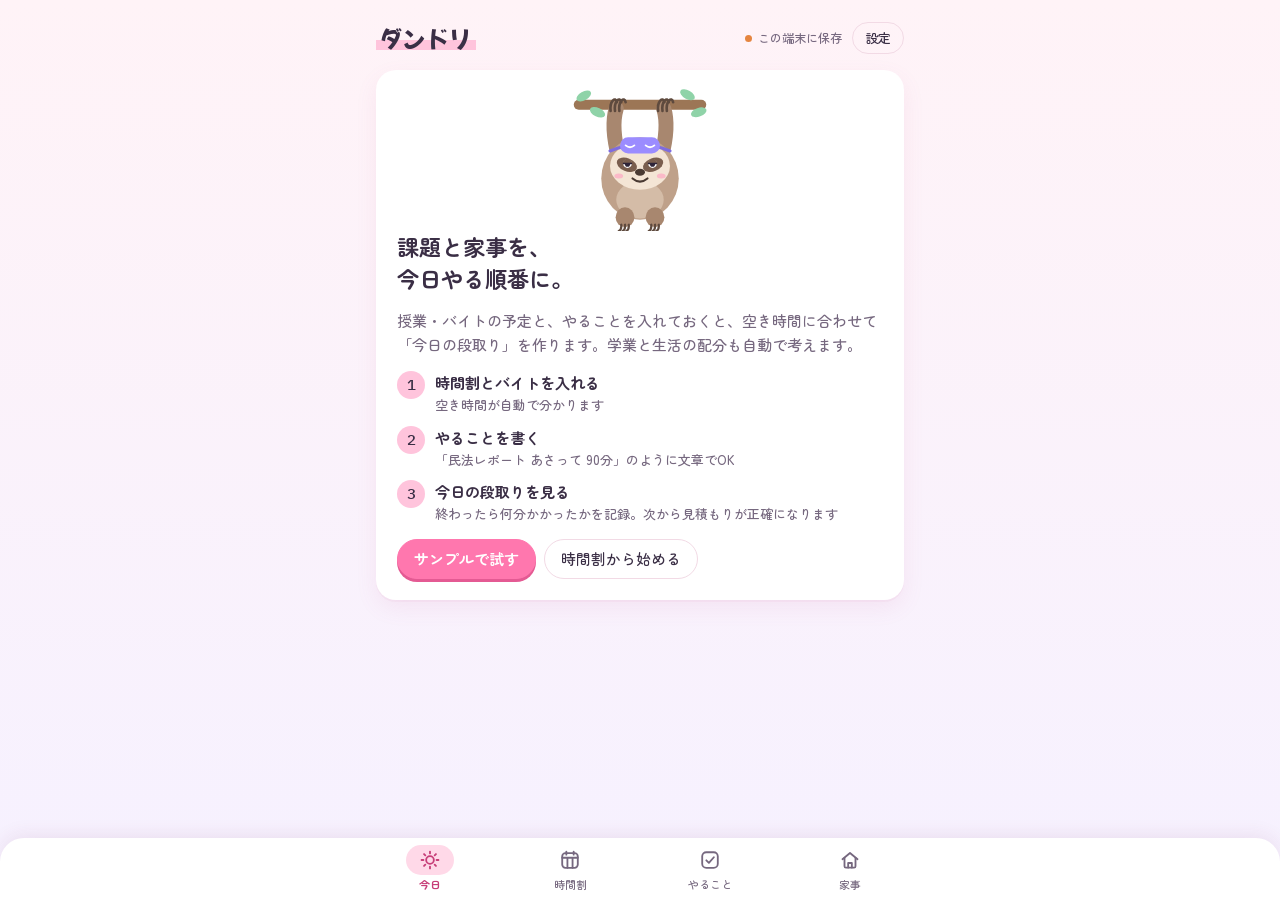
==== commit f62ddf2e: "Add files via upload" ====
--- a/index.html
+++ b/index.html
@@ -5,8 +5,8 @@
 <meta name="viewport" content="width=device-width,initial-scale=1,viewport-fit=cover">
 <title>ダンドリ｜課題と家事を、今日やる順番に。</title>
 <meta name="description" content="授業名を書くだけで締切が決まり、空き時間から「今日やる順番」を出す、大学生のための段取りアプリ。課題・家事・バイトのシフトをまとめて管理。">
-<meta name="theme-color" content="#F5F6F2" media="(prefers-color-scheme: light)">
-<meta name="theme-color" content="#10131A" media="(prefers-color-scheme: dark)">
+<meta name="theme-color" content="#FFF3F7" media="(prefers-color-scheme: light)">
+<meta name="theme-color" content="#18131F" media="(prefers-color-scheme: dark)">
 <link rel="manifest" href="manifest.webmanifest">
 <link rel="icon" href="favicon-32.png" sizes="32x32" type="image/png">
 <link rel="apple-touch-icon" href="apple-touch-icon.png">
@@ -21,67 +21,75 @@
 <meta name="twitter:card" content="summary_large_image">
 <link rel="preconnect" href="https://fonts.googleapis.com">
 <link rel="preconnect" href="https://fonts.gstatic.com" crossorigin>
-<link rel="stylesheet" href="https://fonts.googleapis.com/css2?family=IBM+Plex+Mono:wght@500&family=Zen+Kaku+Gothic+New:wght@400;500;700&display=swap">
-<link rel="stylesheet" href="https://fonts.googleapis.com/css2?family=Dela+Gothic+One&display=swap&text=%E3%83%80%E3%83%B3%E3%83%89%E3%83%AA0123456789%E6%99%82%E9%96%93%E5%88%86%E6%97%A5">
+<link rel="stylesheet" href="https://fonts.googleapis.com/css2?family=IBM+Plex+Mono:wght@500&family=Mochiy+Pop+One&family=Zen+Maru+Gothic:wght@500;700&display=swap">
 <style>
 /* Layout: 手帳の「1日のページ」。上に使える時間と時間帯ストリップ、その下に今日の段取り。4つの画面は下のタブで切り替える */
 :root{
-  --paper:#F5F6F2; --surface:#FFFFFF; --sunk:#ECEEE8;
-  --ink:#1A2030; --ink-2:#596172; --ink-3:#8A91A0;
-  --line:#DADDE3; --grid:#E3E6E9;
-  --study:#2E4B8E; --study-soft:#E2E8F6;
-  --life:#2C7A50; --life-soft:#DCEFE3;
-  --other:#7B5A27; --other-soft:#F2E9D6;
-  --busy:#BFC5CE;
-  --marker:#F3E35A;
-  --warn:#B2421C; --warn-soft:#FAE6DC;
-  --focus:#2E4B8E;
-  --scrim:rgba(12,14,20,.48);
-  --edit:#FFF8D6; --edit-line:#D9BE3F; --edit-ink:#8A6D00;
-  --etc:#5B5591; --etc-soft:#E9E7F5; --band:rgba(46,75,142,.05); --stripe:#E6D6B8;
-  --font-display:"Dela Gothic One","Zen Kaku Gothic New","Hiragino Sans","Noto Sans JP",sans-serif;
-  --font-body:"Zen Kaku Gothic New","Hiragino Sans","Hiragino Kaku Gothic ProN","Noto Sans JP","Yu Gothic",system-ui,sans-serif;
+  --paper:#FFF6F9; --surface:#FFFFFF; --sunk:#FCEBF2;
+  --ink:#3A2E45; --ink-2:#76687F; --ink-3:#A496B0;
+  --line:#F2DAE5; --grid:#F6E6EE;
+  --study:#7C6CF2; --study-soft:#EEEBFF;
+  --life:#1FA787; --life-soft:#DBF5EE;
+  --other:#E5853F; --other-soft:#FFEDE1;
+  --busy:#E9CFDC;
+  --marker:#FFC4DC;
+  --warn:#E04375; --warn-soft:#FFE4EC;
+  --focus:#7C6CF2;
+  --scrim:rgba(40,20,40,.42);
+  --edit:#FFF8D6; --edit-line:#E3C445; --edit-ink:#8A6D00;
+  --etc:#2F93D8; --etc-soft:#E0F1FF; --band:rgba(124,108,242,.05); --stripe:#FBD6C0;
+  --accent:#FF77AE; --accent-ink:#FFFFFF; --accent-deep:#E45A93; --accent-soft:#FFD9E8; --accent-text:#C73E78;
+  --shadow:0 2px 0 rgba(200,90,140,.05),0 8px 22px rgba(200,90,140,.09);
+  --bg:linear-gradient(180deg,#FFF3F7 0%,#F6F1FF 100%);
+  --font-display:"Mochiy Pop One","Zen Maru Gothic","Hiragino Maru Gothic ProN",sans-serif;
+  --font-body:"Zen Maru Gothic","Hiragino Maru Gothic ProN","Hiragino Sans","Noto Sans JP","Yu Gothic",system-ui,sans-serif;
   --font-mono:"IBM Plex Mono",ui-monospace,SFMono-Regular,Menlo,Consolas,monospace;
-  --radius:12px;
+  --radius:20px;
 }
 @media (prefers-color-scheme: dark){
   :root:not([data-theme="light"]){
-    --paper:#10131A; --surface:#181C24; --sunk:#1F242E;
-    --ink:#E6E8EE; --ink-2:#A2A9B7; --ink-3:#737B8A;
-    --line:#2B313C; --grid:#262B35;
-    --study:#95ABEB; --study-soft:#1E2742;
-    --life:#7DCB9B; --life-soft:#172E22;
-    --other:#D6B67E; --other-soft:#2D2618;
-    --busy:#434A57;
-    --marker:#6E6420;
-    --warn:#F28C66; --warn-soft:#3A1F16;
-    --focus:#95ABEB;
+    --paper:#18131F; --surface:#221B2B; --sunk:#2C2436;
+    --ink:#F3ECF6; --ink-2:#BBAFC6; --ink-3:#8A7E96;
+    --line:#3A2F45; --grid:#2E2638;
+    --study:#ADA2FF; --study-soft:#2D2750;
+    --life:#62D9B8; --life-soft:#163229;
+    --other:#F7B488; --other-soft:#3A2A1F;
+    --busy:#4B3F57;
+    --marker:#7A3558;
+    --warn:#FF86A8; --warn-soft:#41202E;
+    --focus:#ADA2FF;
     --scrim:rgba(0,0,0,.6);
-    --edit:#26220F; --edit-line:#7A6B22; --edit-ink:#E8CF5A;
-    --etc:#B8B2EA; --etc-soft:#24223A; --band:rgba(149,171,235,.06); --stripe:#3B3122;
+    --edit:#28220F; --edit-line:#7A6B22; --edit-ink:#E8CF5A;
+    --etc:#86CBF7; --etc-soft:#1B2C3B; --band:rgba(173,162,255,.06); --stripe:#4A3626;
+    --accent:#FF77AE; --accent-ink:#FFFFFF; --accent-deep:#C94A80; --accent-soft:#4A2238; --accent-text:#FF9CC5;
+    --shadow:0 1px 0 rgba(0,0,0,.25),0 8px 20px rgba(0,0,0,.28);
+    --bg:#18131F;
     color-scheme:dark;
   }
 }
 :root[data-theme="dark"]{
-  --paper:#10131A; --surface:#181C24; --sunk:#1F242E;
-  --ink:#E6E8EE; --ink-2:#A2A9B7; --ink-3:#737B8A;
-  --line:#2B313C; --grid:#262B35;
-  --study:#95ABEB; --study-soft:#1E2742;
-  --life:#7DCB9B; --life-soft:#172E22;
-  --other:#D6B67E; --other-soft:#2D2618;
-  --busy:#434A57;
-  --marker:#6E6420;
-  --warn:#F28C66; --warn-soft:#3A1F16;
-  --focus:#95ABEB;
+  --paper:#18131F; --surface:#221B2B; --sunk:#2C2436;
+  --ink:#F3ECF6; --ink-2:#BBAFC6; --ink-3:#8A7E96;
+  --line:#3A2F45; --grid:#2E2638;
+  --study:#ADA2FF; --study-soft:#2D2750;
+  --life:#62D9B8; --life-soft:#163229;
+  --other:#F7B488; --other-soft:#3A2A1F;
+  --busy:#4B3F57;
+  --marker:#7A3558;
+  --warn:#FF86A8; --warn-soft:#41202E;
+  --focus:#ADA2FF;
   --scrim:rgba(0,0,0,.6);
-  --edit:#26220F; --edit-line:#7A6B22; --edit-ink:#E8CF5A;
-  --etc:#B8B2EA; --etc-soft:#24223A; --band:rgba(149,171,235,.06); --stripe:#3B3122;
+  --edit:#28220F; --edit-line:#7A6B22; --edit-ink:#E8CF5A;
+  --etc:#86CBF7; --etc-soft:#1B2C3B; --band:rgba(173,162,255,.06); --stripe:#4A3626;
+  --accent:#FF77AE; --accent-ink:#FFFFFF; --accent-deep:#C94A80; --accent-soft:#4A2238; --accent-text:#FF9CC5;
+  --shadow:0 1px 0 rgba(0,0,0,.25),0 8px 20px rgba(0,0,0,.28);
+  --bg:#18131F;
   color-scheme:dark;
 }
 *,*::before,*::after{box-sizing:border-box}
 [hidden]{display:none!important}
-html{background:var(--paper)}
-body{background:var(--paper);color:var(--ink);font-family:var(--font-body);font-size:15px;line-height:1.6;-webkit-font-smoothing:antialiased}
+html{background:var(--paper);background-image:var(--bg);min-height:100%}
+body{background:transparent;color:var(--ink);font-family:var(--font-body);font-size:15px;font-weight:500;line-height:1.6;-webkit-font-smoothing:antialiased}
 button,input,select{font:inherit;color:inherit}
 .wrap{max-width:560px;margin:0 auto;padding-left:max(16px,env(safe-area-inset-left,0px));padding-right:max(16px,env(safe-area-inset-right,0px));padding-block:10px calc(96px + env(safe-area-inset-bottom,0px));display:grid;gap:16px}
 .sr{position:absolute;width:1px;height:1px;overflow:hidden;clip:rect(0 0 0 0);white-space:nowrap}
@@ -295,6 +303,42 @@
 .wk-drow.done .ttl{text-decoration:line-through}
 .wk-drow .chk{color:var(--ink-3);font-size:14px;padding:0 8px}
 .wk-pop .prow{display:flex;align-items:center;gap:6px;margin-top:4px}
+.datebtn{display:inline-flex;align-items:center;gap:6px;border:1px solid var(--line);background:var(--surface);border-radius:12px;padding:4px 10px 4px 8px;font:inherit;font-size:20px;font-weight:700;color:var(--ink);cursor:pointer;font-variant-numeric:tabular-nums}
+.datebtn svg{width:18px;height:18px;color:var(--ink-2);flex:none}
+.datebtn .car{font-size:11px;color:var(--ink-2)}
+.wk-range .rbtn{border:0;background:transparent;font:inherit;font-size:15px;font-weight:700;color:var(--ink);display:inline-flex;align-items:center;gap:5px;cursor:pointer;padding:2px 4px}
+.wk-range .rbtn svg{width:15px;height:15px;color:var(--ink-2)}
+.mc{display:grid;gap:12px}
+.mc-h{display:flex;align-items:center;gap:8px}
+.mc-h b{flex:1;font-size:18px}
+.mc-g{display:grid;grid-template-columns:repeat(7,minmax(0,1fr));gap:2px}
+.mc-w{font-size:11px;font-weight:700;color:var(--ink-2);text-align:center;padding-bottom:4px}
+.mc-w.sun{color:var(--warn)}
+.mc-d{height:58px;border:0;border-radius:10px;background:transparent;font:inherit;color:var(--ink);display:flex;flex-direction:column;align-items:center;gap:3px;padding:4px 2px;cursor:pointer;min-width:0}
+.mc-d .n{font-family:var(--font-mono);font-size:14px;width:26px;height:26px;border-radius:50%;display:flex;align-items:center;justify-content:center}
+.mc-d.out .n{color:var(--ink-3);opacity:.6}
+.mc-d.past .n{color:var(--ink-3)}
+.mc-d.sun .n{color:var(--warn)}
+.mc-d.today .n{box-shadow:inset 0 0 0 2px var(--ink)}
+.mc-d.sel{background:var(--sunk)}
+.mc-d.sel .n{background:var(--ink);color:var(--paper)}
+.mc-d .cnt{display:inline-flex;align-items:center;gap:2px;height:14px;padding:0 4px;border-radius:7px;font-size:9.5px;font-family:var(--font-mono);font-weight:700;background:var(--ink);color:var(--paper)}
+.mc-d .cnt.u{background:var(--warn)}
+.mc-d .cnt::before{content:"";width:4px;height:6px;background:currentColor;clip-path:polygon(0 0,100% 50%,0 100%)}
+.mc-d .sh{display:block;width:22px;height:4px;border-radius:2px;background:repeating-linear-gradient(135deg,var(--other) 0 3px,var(--stripe) 3px 5px)}
+.mc-d.past .sh,.mc-d.out .sh{opacity:.45}
+.mc-legend{display:flex;gap:6px 12px;flex-wrap:wrap;font-size:11px;color:var(--ink-2);align-items:center}
+.mc-legend i{display:inline-block;vertical-align:-1px;margin-right:4px}
+.mc-day{border-top:1px solid var(--line);padding-top:12px;display:grid;gap:8px}
+.mc-day h3{margin:0;font-size:16px}
+.mc-sec{display:grid;gap:4px}
+.mc-sec .lab{font-size:12px;font-weight:700;color:var(--ink-2)}
+.mrow{display:grid;grid-template-columns:auto minmax(0,1fr) auto;gap:10px;align-items:center;width:100%;text-align:left;font:inherit;font-size:14px;color:var(--ink);padding:7px 10px;border-radius:8px;background:var(--paper);border:0}
+button.mrow{cursor:pointer}
+.mrow .tm{font-family:var(--font-mono);font-size:12px;color:var(--ink-2);min-width:44px}
+.mrow .k{width:4px;align-self:stretch;border-radius:2px}
+.mrow.done{opacity:.55}
+.mrow.done .t{text-decoration:line-through}
 .wk-pop .pacts{display:flex;gap:6px;margin-top:8px}
 .wk-pop .stag{display:inline-block;font-size:10px;font-weight:700;background:var(--other-soft);color:var(--other);border-radius:4px;padding:0 5px;margin-left:5px;vertical-align:1px}
 .btn.accent{background:var(--other-soft);border-color:var(--other);color:var(--other);font-weight:700}
@@ -411,7 +455,11 @@
 .slabel{font-size:11px;font-weight:700;letter-spacing:.08em;color:var(--ink-3)}
 .ssub{font-size:12px;color:var(--ink-3)}
 .autonote{padding:8px 10px;border-radius:8px;background:var(--study-soft);color:var(--study)}
-.f2{display:grid;grid-template-columns:1fr 1fr;gap:10px}
+.f2{display:grid;grid-template-columns:repeat(2,minmax(0,1fr));gap:10px}
+.f2 input{min-width:0;max-width:100%}
+/* iPhoneの日付・時刻の欄が、中身の幅に引っぱられて横にはみ出すのを防ぐ */
+input[type=time],input[type=date]{-webkit-appearance:none;appearance:none;min-width:0}
+input::-webkit-date-and-time-value{text-align:left}
 .rowcard{display:grid;gap:10px;padding:12px;border:1px solid var(--line);border-radius:10px}
 .stepper{display:flex;gap:6px;align-items:center}
 .stepper input{width:6em;flex:none;text-align:center}
@@ -420,7 +468,51 @@
 .prow{display:grid;grid-template-columns:2.4em 1fr auto 1fr;gap:6px;align-items:center;font-size:13px}
 .kv{display:flex;justify-content:space-between;gap:8px;font-size:13px;color:var(--ink-2)}
 .toast{position:fixed;z-index:50;left:50%;transform:translateX(-50%);bottom:calc(68px + env(safe-area-inset-bottom,0px));width:min(520px,calc(100% - 32px));display:flex;justify-content:space-between;align-items:center;gap:12px;padding:10px 14px;border-radius:10px;background:var(--ink);color:var(--paper);font-size:14px}
-@media (max-width:380px){.f2{grid-template-columns:1fr}.cap{font-size:30px}}
+
+/* ===== パステルの見た目（カードは枠線なし＋ふんわり影） ===== */
+.morning,.adder,.item,.trow,details.done,.rest,.wk-card,.wk-drow,.callist,.intro{border-color:transparent;box-shadow:var(--shadow)}
+.item.is-next{border:2.5px solid var(--accent)}
+.alert{border-radius:16px}
+.check{border-width:2.5px}
+.btn.primary{background:var(--accent);color:var(--accent-ink);border-color:var(--accent);font-weight:700;box-shadow:0 3px 0 var(--accent-deep)}
+.btn.primary:active{transform:translateY(2px);box-shadow:0 1px 0 var(--accent-deep)}
+.btn.primary:hover{border-color:var(--accent)}
+.ord.first{background:var(--accent);color:#fff}
+.wk-d.today .n{background:var(--accent);color:#fff}
+.logo{font-size:23px;letter-spacing:.02em;font-weight:400}
+.toast{border-radius:16px}
+[data-act=ics]{white-space:normal;text-align:left}
+.tabs{border-top:0;box-shadow:0 -4px 18px rgba(120,40,80,.08);border-radius:24px 24px 0 0}
+.tabs button{display:flex;flex-direction:column;align-items:center;justify-content:center;gap:1px;min-height:62px;font-size:11px}
+.tabs .ti{width:48px;height:30px;border-radius:15px;display:grid;place-items:center}
+.tabs .ti svg{width:22px;height:22px}
+.tabs button[aria-current="page"]{color:var(--accent-text)}
+.tabs button[aria-current="page"]::after{display:none}
+.tabs button[aria-current="page"] .ti{background:var(--accent-soft)}
+/* 「？」：押すと説明が出る */
+.qm{display:inline-grid;place-items:center;width:20px;height:20px;padding:0;border-radius:50%;border:1.5px solid var(--ink-3);background:transparent;color:var(--ink-3);font-size:11px;font-weight:700;line-height:1;cursor:pointer;margin-left:6px;vertical-align:2px;flex:none}
+.h2 .qm{margin-right:auto}
+.h1 .qm{vertical-align:4px}
+.help p{margin:0;font-size:14px;line-height:1.7}
+.help .drow{color:var(--ink)}
+/* ナマケ先輩のカード */
+.sq-row{display:grid;grid-template-columns:76px 1fr;gap:8px;align-items:center}
+.sq-row .sq svg{width:78px;height:110px;margin:-6px 0 -8px -6px;display:block}
+.bubble{position:relative;background:var(--sunk);border-radius:18px;padding:10px 13px;min-width:0}
+.bubble::before{content:"";position:absolute;left:-9px;top:50%;margin-top:-8px;border:8px solid transparent;border-right:10px solid var(--sunk);border-left:0}
+.bubble .greet{font-family:var(--font-display);font-weight:400;color:var(--accent-text);font-size:14px;letter-spacing:0}
+.bubble .mline{margin:2px 0 0;font-size:14.5px;line-height:1.6}
+.bubble .mline b.ok{color:var(--life);background:none;padding:0}
+.bubble .mline b.ng{color:var(--accent-text);background:none;padding:0}
+.cond{display:flex;align-items:center;gap:10px;flex-wrap:wrap}
+.cond>span{font-size:12px;font-weight:700;color:var(--ink-2)}
+.alert:has(.mini){grid-template-columns:34px 1fr;align-items:center}
+.alert .mini svg{width:40px;height:40px;display:block;margin:-6px -3px}
+.toast .tface svg{width:42px;height:42px;display:block;margin:-8px 0 -8px -4px}
+.toast .tmsg{flex:1;min-width:0}
+.trow .meta .one{color:var(--ink-2);font-size:13px}
+.intro-sp svg{width:150px;height:150px;display:block;margin:-10px auto -14px}
+@media (max-width:380px){.f2{grid-template-columns:1fr}.sq-row{grid-template-columns:64px 1fr}.sq-row .sq svg{width:68px;height:96px}}
 @media (prefers-reduced-motion: reduce){*{transition:none!important;animation:none!important}}
 </style>
 </head>
@@ -431,10 +523,10 @@
 
 <nav class="tabs" aria-label="画面の切り替え">
   <div class="tabs-in">
-    <button type="button" data-act="tab" data-v="today">今日</button>
-    <button type="button" data-act="tab" data-v="week">時間割</button>
-    <button type="button" data-act="tab" data-v="tasks">やること</button>
-    <button type="button" data-act="tab" data-v="routines">家事</button>
+    <button type="button" data-act="tab" data-v="today"><span class="ti" aria-hidden="true"><svg viewBox="0 0 24 24" fill="none" stroke="currentColor" stroke-width="2" stroke-linecap="round"><circle cx="12" cy="12" r="4.2"/><path d="M12 2.8v2M12 19.2v2M2.8 12h2M19.2 12h2M5.5 5.5l1.4 1.4M17.1 17.1l1.4 1.4M5.5 18.5l1.4-1.4M17.1 6.9l1.4-1.4"/></svg></span><span>今日</span></button>
+    <button type="button" data-act="tab" data-v="week"><span class="ti" aria-hidden="true"><svg viewBox="0 0 24 24" fill="none" stroke="currentColor" stroke-width="2" stroke-linejoin="round"><rect x="3.5" y="4.5" width="17" height="16" rx="3.5"/><path d="M3.5 9.5h17M9.2 9.5v11M14.8 9.5v11M8 2.8v3.4M16 2.8v3.4" stroke-linecap="round"/></svg></span><span>時間割</span></button>
+    <button type="button" data-act="tab" data-v="tasks"><span class="ti" aria-hidden="true"><svg viewBox="0 0 24 24" fill="none" stroke="currentColor" stroke-width="2" stroke-linecap="round" stroke-linejoin="round"><rect x="3.5" y="3.5" width="17" height="17" rx="4.5"/><path d="M8 12.3l2.8 2.8L16.2 9"/></svg></span><span>やること</span></button>
+    <button type="button" data-act="tab" data-v="routines"><span class="ti" aria-hidden="true"><svg viewBox="0 0 24 24" fill="none" stroke="currentColor" stroke-width="2" stroke-linecap="round" stroke-linejoin="round"><path d="M3.8 11.2L12 4.3l8.2 6.9"/><path d="M6 9.6v9.1c0 .9.7 1.6 1.6 1.6h8.8c.9 0 1.6-.7 1.6-1.6V9.6"/><path d="M10 20.3v-5h4v5"/></svg></span><span>家事</span></button>
   </div>
 </nav>
 
@@ -826,7 +918,7 @@
   if (d < 0) return `締切を${-d}日過ぎています`;
   if (d === 0) return t && t.dueTime ? `今日${t.dueTime}の授業まで` : '締切は今日';
   if (d === 1) return t && t.dueTime ? `あした${t.dueTime}の授業まで` : '締切はあした';
-  return `締切まで${d}日`;
+  return `あと${d}日`;
 }
 function routineDue(r, date){
   if (r.snooze && r.snooze > date) return null;
@@ -869,7 +961,7 @@
     const due = routineDue(r, date);
     if (!due) continue;
     items.push({kind:'routine', ref:r, id:r.id, title:r.title, cat:'life', min:round5(r.est), score:routineScore(r, due),
-      why: due.weekly ? '今日の曜日の家事' : due.overdue > 0 ? `${due.overdue}日おくれ` : '今日が目安の日'});
+      why: due.weekly ? '今日の家事' : due.overdue > 0 ? `${due.overdue}日おくれ` : '今日が目安の日'});
   }
   return items.sort((a, b) => b.score - a.score);
 }
@@ -957,10 +1049,10 @@
   for (const t of S.tasks){
     if (t.done || !t.deadline) continue;
     const d = daysBetween(today, t.deadline);
-    if (d < 0) out.push({lv:3, label:'要注意', html:`「${esc(t.title)}」の締切を${-d}日過ぎています`});
-    else if (d === 0 && t.dueTime && nowMin() >= toMin(t.dueTime)) out.push({lv:3, label:'要注意', html:`「${esc(t.title)}」の締切（今日 ${t.dueTime}）を過ぎています`});
-    else if (risky.has(t.id)) out.push({lv:3, label:'要注意', html:`「${esc(t.title)}」は、今の空き時間だと締切 ${esc(dueText(t))} に間に合わないおそれがあります`});
-    else if (d <= 1) out.push({lv:2, label:'締切が近い', html:`「${esc(t.title)}」の締切は${d === 0 ? '今日' : 'あした'}${t.dueTime ? ` ${t.dueTime}（授業の前）` : ''}です（残り約${dur(effMin(t))}）`});
+    if (d < 0) out.push({lv:3, label:'要注意', html:`${esc(t.title)}｜締切を${-d}日過ぎてる`});
+    else if (d === 0 && t.dueTime && nowMin() >= toMin(t.dueTime)) out.push({lv:3, label:'要注意', html:`${esc(t.title)}｜締切（今日${t.dueTime}）を過ぎてる`});
+    else if (risky.has(t.id)) out.push({lv:3, label:'要注意', html:`${esc(t.title)}｜このままだと締切 ${esc(dueText(t))} に間に合わないかも`});
+    else if (d <= 1) out.push({lv:2, label:'締切が近い', html:`${esc(t.title)}｜${d === 0 ? '今日' : 'あした'}${t.dueTime ? t.dueTime : ''}・${dur(effMin(t))}`});
   }
   for (const r of S.routines){
     const due = routineDue(r, today);
@@ -1009,26 +1101,34 @@
     r.last = today; r.snooze = null;
     r.est = round5(r.est * 0.6 + act * 0.4);
     S.log.push({d:today, title:r.title, cat:'life', act});
-    msg = `「${r.title}」を記録しました`;
+    msg = 'えらい。';
   } else {
     const t = S.tasks.find(x => x.id === id); if (!t) return;
     t.actual = (t.actual || 0) + act;
     if (how === 'finish'){
       learn(t.cat, act / Math.max(5, t.remaining));
       t.done = true; t.doneAt = today; t.remaining = 0;
-      msg = `「${t.title}」完了。${act}分で記録しました`;
+      msg = 'えらい。';
     } else {
       t.remaining = Math.max(5, round5(t.remaining - act / ratio(t.cat)));
       t.snooze = null;
-      msg = `記録しました。残りは約${dur(effMin(t))}です`;
+      msg = `記録した。残りは約${dur(effMin(t))}`;
     }
     S.log.push({d:today, title:t.title, cat:t.cat, act});
   }
   S.doneDays[today] = (S.doneDays[today] || 0) + 1;
   const st = streakInfo();
   S.best = Math.max(S.best || 0, st.n);
-  if (firstToday) msg = st.n >= 2 ? `今日の1つ目。やった記録 ${st.n}日目です` : '今日の1つ目。やった記録がスタートしました';
-  toast(msg, true);
+  if (firstToday) msg = st.n >= 2 ? `今日の1つ目。やった記録 ${st.n}日目。` : '今日の1つ目。記録スタート。';
+  // 今日の段取りの残りを、先輩がひとことで
+  let face = 'happy';
+  try {
+    const left = buildPlan(today, true).plan.length;
+    if (how !== 'finish' && kind !== 'routine') face = 'normal';
+    else msg += left ? `あと${left}件。` : 'ぜんぶ終わり。おやすみ…';
+    if (!left && how === 'finish') face = 'sleep';
+  } catch (err) {}
+  toast(msg, true, face);
   closeSheet(); commit();
 }
 
@@ -1187,7 +1287,7 @@
   if (S.nagUntil && S.nagUntil > today) return '';
   return `<section class="backup" aria-label="データの控え">
     <b>${S.backupAt ? 'そろそろ控えを新しくしておこう' : 'データの控えを作っておこう'}</b>
-    <span>いまのデータは、この端末の中だけにあります。機種変更やブラウザのデータ削除で消えないように、引き継ぎコードを作ってLINEのKeepなどに貼っておくと安心です。</span>
+    <span>データはこの端末の中だけ。引き継ぎコードを作って、LINEのKeepなどに貼っておくと安心です。</span>
     <div class="acts"><button type="button" class="btn small" data-act="transfer">引き継ぎコードを作る</button><button type="button" class="btn ghost small" data-act="nag-later">あとで</button></div>
   </section>`;
 }
@@ -1204,6 +1304,7 @@
 function onboarding(){
   const dis = store.mode === 'loading' ? 'disabled' : '';
   return `<section class="intro">
+    <div class="intro-sp">${senpai('normal', 'full')}</div>
     <h1 class="intro-h">課題と家事を、<br>今日やる順番に。</h1>
     <p>授業・バイトの予定と、やることを入れておくと、空き時間に合わせて「今日の段取り」を作ります。学業と生活の配分も自動で考えます。</p>
     <ol class="steps">
@@ -1215,28 +1316,86 @@
     ${store.mode === 'loading' ? '<p class="hint">保存先を準備しています…</p>' : ''}
   </section>`;
 }
-/* 朝の「3秒チェック」：今日やる量と最初の1つ、やった記録だけを出す */
-function morningCard(P){
-  const h = new Date().getHours();
-  const greet = h < 4 ? 'おつかれさま。' : h < 11 ? 'おはよう。' : h < 17 ? 'こんにちは。' : 'こんばんは。';
+/* ---------- ナマケ先輩（キャラクター）。表情：normal / happy / panic / sleep。切り抜き：full / card / head ---------- */
+const SP_INK = '#2E2438';
+let spN = 0;
+function spEye(x, y, r, lid, lidc){
+  let s = `<circle cx="${x}" cy="${y}" r="${r}" fill="#fff"/><circle cx="${x}" cy="${y + 1}" r="${r * .58}" fill="${SP_INK}"/><circle cx="${x + r * .24}" cy="${y + 1 - r * .26}" r="${r * .21}" fill="#fff"/>`;
+  if (lid){
+    const h = 2 * r * lid, id = `spc${++spN}`;
+    s += `<clipPath id="${id}"><circle cx="${x}" cy="${y}" r="${r + .5}"/></clipPath><rect x="${x - r - 1}" y="${y - r - 1}" width="${2 * r + 2}" height="${h + 1}" fill="${lidc}" clip-path="url(#${id})"/><path d="M${x - r},${y - r + h} L${x + r},${y - r + h}" stroke="${SP_INK}" stroke-width="2.6" stroke-linecap="round" clip-path="url(#${id})"/>`;
+  }
+  return s;
+}
+function senpai(expr = 'normal', crop = 'full'){
+  const BODY = '#BFA18A', BODY2 = '#A8876F', MASK = '#F4E5D5', PATCH = '#7A5E4E', CLAW = '#5E4A3E', BAND = '#9B8CFF', BAND2 = '#7E6CE0';
+  const vb = {full:'0 0 240 240', card:'40 14 160 226', head:'64 82 112 112', icon:'40 16 160 160'}[crop] || crop;
+  let g = '';
+  if (crop !== 'head'){
+    g += '<rect x="14" y="30" width="212" height="16" rx="8" fill="#9C7656"/>';
+    for (const [x, y, r] of [[30, 24, -30], [52, 50, 25], [196, 22, 30], [214, 50, -20]]) g += `<ellipse cx="${x}" cy="${y}" rx="13" ry="7" fill="#8FD3A8" transform="rotate(${r} ${x} ${y})"/>`;
+    g += `<path d="M86,122 C78,92 76,64 82,44" stroke="${BODY2}" stroke-width="24" stroke-linecap="round" fill="none"/><path d="M154,122 C162,92 164,64 158,44" stroke="${BODY2}" stroke-width="24" stroke-linecap="round" fill="none"/>`;
+    for (const cx of [82, 158]) for (const dx of [-7, 0, 7]) g += `<path d="M${cx + dx - 2},48 C${cx + dx - 4},32 ${cx + dx + 6},24 ${cx + dx + 8},34" stroke="${CLAW}" stroke-width="4.2" stroke-linecap="round" fill="none"/>`;
+  }
+  g += `<ellipse cx="120" cy="156" rx="62" ry="66" fill="${BODY}"/><ellipse cx="120" cy="190" rx="38" ry="30" fill="#D4BCA7"/>`;
+  if (crop === 'full' || crop === 'card') for (const x of [96, 144]){
+    g += `<ellipse cx="${x}" cy="218" rx="15" ry="16" fill="${BODY2}"/>`;
+    for (const dx of [-6, 0, 6]) g += `<path d="M${x + dx},230 q1,8 -4,10" stroke="${CLAW}" stroke-width="3.6" stroke-linecap="round" fill="none"/>`;
+  }
+  // 顔
+  g += `<ellipse cx="120" cy="136" rx="48" ry="38" fill="${MASK}"/>`;
+  g += `<ellipse cx="99" cy="134" rx="17" ry="10.5" fill="${PATCH}" transform="rotate(22 99 134)"/><ellipse cx="141" cy="134" rx="17" ry="10.5" fill="${PATCH}" transform="rotate(-22 141 134)"/>`;
+  if (expr === 'happy') g += `<path d="M93,136 Q100,127 107,136 M133,136 Q140,127 147,136" stroke="${MASK}" stroke-width="3.6" stroke-linecap="round" fill="none"/>`;
+  else if (expr === 'panic') g += spEye(100, 131, 8.5, 0) + spEye(140, 131, 8.5, 0);
+  else if (expr !== 'sleep') g += spEye(100, 132, 7, .5, PATCH) + spEye(140, 132, 7, .5, PATCH);
+  g += `<ellipse cx="120" cy="146" rx="8" ry="5.5" fill="#4A3A33"/>`;
+  if (expr === 'happy') g += `<path d="M110,154 Q120,170 130,154 Z" fill="#E0507F"/>`;
+  else if (expr === 'panic') g += `<path d="M109,159 q2.75,-3 5.5,0 q2.75,3 5.5,0 q2.75,-3 5.5,0 q2.75,3 5.5,0" stroke="#4A3A33" stroke-width="3" stroke-linecap="round" stroke-linejoin="round" fill="none"/>`;
+  else if (expr === 'sleep') g += `<ellipse cx="120" cy="158" rx="3.6" ry="3" fill="#4A3A33"/>`;
+  else g += `<path d="M108,156 Q120,166 132,156" stroke="#4A3A33" stroke-width="3.4" stroke-linecap="round" fill="none"/>`;
+  g += '<ellipse cx="86" cy="152" rx="7" ry="4" fill="#FF9DBF" opacity=".6"/><ellipse cx="154" cy="152" rx="7" ry="4" fill="#FF9DBF" opacity=".6"/>';
+  // トレードマークのアイマスク：ふだんはおでこ、寝るときは目に下ろす
+  if (expr === 'sleep'){
+    g += `<path d="M72,130 Q120,116 168,130" stroke="${BAND2}" stroke-width="5" fill="none" stroke-linecap="round"/><rect x="84" y="118" width="72" height="28" rx="14" fill="${BAND}"/>`;
+    g += `<path d="M95,131 q7,6 14,0 M131,131 q7,6 14,0" stroke="#fff" stroke-width="3" stroke-linecap="round" fill="none"/>`;
+  } else {
+    g += `<path d="M72,112 Q120,92 168,112" stroke="${BAND2}" stroke-width="5" fill="none" stroke-linecap="round"/><rect x="88" y="90" width="64" height="26" rx="13" fill="${BAND}"/>`;
+    g += `<path d="M97,103 q7,6 14,0 M129,103 q7,6 14,0" stroke="#fff" stroke-width="3" stroke-linecap="round" fill="none"/>`;
+  }
+  // 場面の小物
+  const star = (x, y, c) => `<path d="M${x},${y - 10} Q${x + 2},${y - 2} ${x + 10},${y} Q${x + 2},${y + 2} ${x},${y + 10} Q${x - 2},${y + 2} ${x - 10},${y} Q${x - 2},${y - 2} ${x},${y - 10} Z" fill="${c}"/>`;
+  if (expr === 'happy') g += crop === 'head' ? star(76, 96, '#FFD43B') + star(166, 172, '#FF8FBE') : crop === 'card' ? star(52, 100, '#FFD43B') + star(190, 98, '#FF8FBE') + star(190, 160, '#9B8CFF') : star(28, 96, '#FFD43B') + star(212, 92, '#FF8FBE') + star(204, 150, '#9B8CFF');
+  if (expr === 'panic') g += `<path d="M166,100 q-8,13 0,16 q8,-3 0,-16 z" fill="#8FD0FF"/><path d="M158,96 l-4,-7 M166,90 l1,-8" stroke="${SP_INK}" stroke-width="2.6" stroke-linecap="round"/>`;
+  if (expr === 'sleep') g += `<text x="${crop === 'head' ? 150 : 170}" y="${crop === 'head' ? 104 : 96}" font-family="Mochiy Pop One,sans-serif" font-size="20" fill="#9B8CFF">Z</text><text x="${crop === 'head' ? 164 : 186}" y="${crop === 'head' ? 92 : 80}" font-family="Mochiy Pop One,sans-serif" font-size="14" fill="#9B8CFF">z</text>`;
+  return `<svg viewBox="${vb}" xmlns="http://www.w3.org/2000/svg" aria-hidden="true" focusable="false">${g}</svg>`;
+}
+
+/* 朝の「3秒チェック」：ナマケ先輩が、今日やる量をひとことで言う */
+function senpaiCard(P, date, isToday, total){
+  const h = new Date().getHours(), cond = condOf(date);
+  const doneToday = (S.doneDays || {})[todayStr()] || 0;
+  let face = 'normal', greet, line;
+  if (isToday){
+    greet = h < 4 ? 'まだ起きてるの？' : h < 11 ? 'おはよ。' : h < 17 ? 'おつかれ。' : 'こんばんは。';
+    if (P.plan.length && !P.overflow.length) line = `今日は <b>${P.plan.length}件・${dur(total)}</b>。<br>空き時間に<b class="ok">収まる</b>から、さっさと終わらせて昼寝しよ。`;
+    else if (P.plan.length){ line = `時間が足りないから、<b>${P.plan.length}件</b>に<b class="ng">しぼった</b>。<br>残り${P.overflow.length}件は、あしたでいいよ。`; }
+    else if (P.overflow.length || P.freeTotal < 15) line = '今日はもう空き時間がないね。<br>あしたの段取りだけ見とこ。';
+    else if (doneToday){ face = 'sleep'; greet = 'おつかれ。'; line = '今日のぶんは<b>ぜんぶ終わり</b>。<br>えらい。じゃ、おやすみ。'; }
+    else { face = 'sleep'; line = '今日はゆったりの日。<br>休むのも段取りのうち。'; }
+  } else {
+    greet = 'あしたの話。';
+    line = P.plan.length ? `あしたは <b>${P.plan.length}件・${dur(total)}</b>。${P.overflow.length ? `<br>入りきらない${P.overflow.length}件は、あさって以降に回すね。` : '<br>先に見ておくと、気がラク。'}` : 'あしたは、やることなし。<br>…最高。';
+    if (!P.plan.length) face = 'sleep';
+  }
   const st = streakInfo();
-  const order = S.settings.showTimes ? P.plan : P.plan.slice().sort((a, b) => b.score - a.score);
-  const total = order.reduce((a, p) => a + p.min, 0);
-  const doneToday = (S.doneDays || {})[todayStr()] || 0;
-  let line;
-  if (order.length) line = `今日は <b>${order.length}件・${dur(total)}</b> やれば大丈夫。最初は「${esc(order[0].title)}」から。`;
-  else if (doneToday) line = '今日の段取りは全部終わりました。おつかれさま。';
-  else line = '今日はゆったりした日です。休むのも段取りのうち。';
-  const sline = st.n === 0 ? '1つ終わらせると、記録がスタートします'
-    : st.todayDone ? `今日も進めました。ベストは${st.best}日`
-    : `今日1つ終わらせると${st.n + 1}日目`;
-  return `<section class="morning" aria-label="今日のまとめ">
-    <p class="greet">${greet}</p>
-    <p class="mline">${line}</p>
-    <div class="streak">
+  const sline = st.n === 0 ? '1つ終わらせるとスタート' : st.todayDone ? `今日も進めた。ベストは${st.best}日` : `今日1つ終わらせると${st.n + 1}日目`;
+  return `<section class="morning" aria-label="${isToday ? '今日のまとめ' : 'あしたのまとめ'}">
+    <div class="sq-row"><div class="sq">${senpai(face, 'card')}</div><div class="bubble"><p class="greet">${greet}</p><p class="mline">${line}</p></div></div>
+    <div class="cond"><span>${isToday ? '今日' : 'あした'}の調子</span><div class="seg" role="group" aria-label="コンディション">${Object.keys(COND).map(k => segBtn('cond', k, COND[k].label, k === cond, `data-date="${date}"`)).join('')}</div></div>
+    ${isToday ? `<div class="streak">
       <div class="snum"><b>${st.n}</b><span>日</span></div>
-      <div class="stext"><span class="slabel">やった記録</span><span>${sline}</span><span class="ssub">今週のお休み あと${st.restLeft}回。週${REST_PER_WEEK}日までは休んでも途切れません</span></div>
-    </div>
+      <div class="stext"><span class="slabel">やった記録</span><span>${sline}</span></div>
+    </div>` : ''}
   </section>`;
 }
 function todayView(){
@@ -1245,69 +1404,23 @@
   const date = isToday ? today : addDays(today, 1);
   const P = buildPlan(date, isToday);
   const al = isToday ? alerts() : [];
-  const cond = condOf(date);
   const studyMin = P.plan.filter(p => p.cat !== 'life').reduce((a, p) => a + p.min, 0);
   const lifeMin = P.plan.filter(p => p.cat === 'life').reduce((a, p) => a + p.min, 0);
   return `
   <section class="daybar">
-    <h1 class="date">${md(date)}</h1>
+    <h1 class="date"><button type="button" class="datebtn" data-act="mcal" data-d="${date}" aria-label="${md(date)}。押すと月のカレンダーを開きます">${CAL_ICON}${md(date)}<span class="car" aria-hidden="true">▼</span></button></h1>
     <div class="seg" role="group" aria-label="表示する日">${segBtn('day','today','今日',isToday)}${segBtn('day','tomorrow','あした',!isToday)}</div>
   </section>
-  ${isToday ? morningCard(P) : ''}
+  ${senpaiCard(P, date, isToday, studyMin + lifeMin)}
   ${isToday ? backupCard(today) : ''}
-  ${al.length ? `<section class="alerts" aria-label="要注意">${al.map(a => `<div class="alert lv${a.lv}"><b>${a.label}</b><span>${a.html}</span></div>`).join('')}</section>` : ''}
-  <section class="hero" aria-label="使える時間">
-    <div class="hero-top">
-      <div>
-        <div class="cap-label">${isToday ? 'これから使える時間' : 'あした使える時間'}</div>
-        <div class="cap"><mark>${dur(P.cap)}</mark></div>
-        <div class="cap-sub">空き時間 ${dur(P.freeTotal)} × コンディション「${COND[cond].label}」</div>
-      </div>
-      <div class="seg" role="group" aria-label="コンディション">${Object.keys(COND).map(k => segBtn('cond', k, COND[k].label, k === cond, `data-date="${date}"`)).join('')}</div>
-    </div>
-    ${strip(date, isToday, P)}
-    ${balance(studyMin, lifeMin)}
-  </section>
+  ${al.length ? `<section class="alerts" aria-label="要注意">${al.map(a => `<div class="alert lv${a.lv}">${a.lv >= 2 ? `<span class="mini" role="img" aria-label="${a.label}">${senpai('panic', 'head')}</span>` : `<b>${a.label}</b>`}<span>${a.html}</span></div>`).join('')}</section>` : ''}
   ${adder()}
   <section class="sect">
-    <h2 class="h2">${isToday ? '今日の段取り' : 'あしたの段取り'}<span class="h2-sub">${P.plan.length ? `${P.plan.length}件・${dur(studyMin + lifeMin)}` : ''}</span></h2>
-    ${P.plan.length ? `<div class="plan">${(S.settings.showTimes ? P.plan : P.plan.slice().sort((a, b) => b.score - a.score)).map((p, i) => planItem(p, isToday, i)).join('')}</div>
-    <p class="note">${S.settings.showTimes ? '時刻は目安です。' : '上から順に進めるのがおすすめです。'}順番どおりにできなくても、開くたびに「今から」の時間で組み直します。</p>` : emptyPlan(P, isToday)}
+    <h2 class="h2">${isToday ? '今日の段取り' : 'あしたの段取り'}<button type="button" class="qm" data-act="help" data-k="plan" aria-label="段取りの説明">?</button><span class="h2-sub">${P.plan.length ? `${P.plan.length}件・${dur(studyMin + lifeMin)}` : ''}</span></h2>
+    ${P.plan.length ? `<div class="plan">${(S.settings.showTimes ? P.plan : P.plan.slice().sort((a, b) => b.score - a.score)).map((p, i) => planItem(p, isToday, i)).join('')}</div>` : emptyPlan(P, isToday)}
   </section>
   ${P.overflow.length ? `<section class="sect"><h2 class="h2">入りきらなかったもの<span class="h2-sub">${isToday ? 'あした以降に回ります' : 'あさって以降に回ります'}</span></h2><div class="rest">${P.overflow.map(o => `<div class="rrow"><span class="title">${esc(o.title)}</span><span class="meta">${gradeTag(o.score)}<span>${esc(o.why)}</span><span class="num">${dur(o.min)}</span></span></div>`).join('')}</div></section>` : ''}
-  ${isToday ? doneToday(today) : ''}
-  <p class="foot">スマホへの通知の代わりに、開いたときに「要注意」をいちばん上に出します。</p>`;
-}
-function strip(date, isToday, P){
-  const ws = toMin(S.settings.dayStart), we = toMin(S.settings.dayEnd), span = Math.max(60, we - ws);
-  const pos = m => ((clamp(m, ws, we) - ws) / span * 100);
-  const blk = (cls, a, b, title) => { const w = pos(b) - pos(a); return w > 0 ? `<i class="blk ${cls}" style="left:${pos(a).toFixed(2)}%;width:${w.toFixed(2)}%"${title ? ` title="${esc(title)}"` : ''}></i>` : ''; };
-  let html = '';
-  const n = nowMin();
-  if (isToday && n > ws) html += blk('past', ws, n);
-  for (const b of busyFor(date)) html += blk('busy', b.s, b.e, b.label);
-  if (S.settings.showTimes) for (const p of P.plan) html += blk(p.cat, p.s, p.e, p.title);
-  if (isToday && n >= ws && n <= we) html += `<i class="now" style="left:${pos(n).toFixed(2)}%"></i>`;
-  let ticks = '';
-  for (let t = Math.ceil(ws / 180) * 180; t <= we; t += 180){
-    const x = pos(t);
-    ticks += `<span class="num${x < 5 ? ' l' : x > 95 ? ' r' : ''}" style="left:${x.toFixed(2)}%">${Math.floor(t/60)}時</span>`;
-  }
-  return `<div class="strip-wrap">
-    <div class="strip" role="img" aria-label="${md(date)}の時間の使い方（${S.settings.dayStart}〜${S.settings.dayEnd}）">${html}</div>
-    <div class="ticks" aria-hidden="true">${ticks}</div>
-    <div class="legend">${S.settings.showTimes
-      ? '<span><i class="sw busy"></i>授業・バイト</span><span><i class="sw study"></i>学業</span><span><i class="sw life"></i>生活</span><span><i class="sw other"></i>その他</span>'
-      : '<span><i class="sw busy"></i>授業・バイト</span><span><i class="sw free"></i>空き時間</span>'}</div>
-  </div>`;
-}
-function balance(studyMin, lifeMin){
-  const tot = studyMin + lifeMin, r = S.settings.studyRatio;
-  return `<div class="bal">
-    <div class="bal-head"><span>学業・その他<b class="num">${dur(studyMin)}</b></span><span>生活<b class="num">${dur(lifeMin)}</b></span></div>
-    <div class="bal-track"><div class="bal-bar">${tot ? `<i class="study" style="width:${(studyMin/tot*100).toFixed(1)}%"></i><i class="life" style="width:${(lifeMin/tot*100).toFixed(1)}%"></i>` : ''}</div><span class="bal-target" style="left:${(r*100).toFixed(1)}%" aria-hidden="true"></span></div>
-    <div class="bal-note">黒い線が目安の配分（学業 ${Math.round(r*100)}：生活 ${Math.round((1-r)*100)}）。設定で変えられます</div>
-  </div>`;
+  ${isToday ? doneToday(today) : ''}`;
 }
 function planItem(p, isToday, idx){
   const tags = [gradeTag(p.score), `<span class="tag ${p.cat}">${p.kind === 'routine' ? '家事' : CAT[p.cat]}</span>`, `<span class="tag ${p.score >= 8 ? 'hot' : 'plain'}">${esc(p.why)}</span>`];
@@ -1326,6 +1439,7 @@
   </article>`;
 }
 function emptyPlan(P, isToday){
+  if (isToday && ((S.doneDays || {})[todayStr()] || 0) > 0 && !P.overflow.length) return `<div class="empty"><span>今日の段取りは、ぜんぶ終わり。</span><button type="button" class="btn small" data-act="day" data-v="tomorrow">あしたの段取りを見る</button></div>`;
   if (P.freeTotal < 15) return `<div class="empty"><span>${isToday ? '今日はもう空き時間がありません。' : 'あしたは空き時間がありません。'}</span>${isToday ? '<button type="button" class="btn small" data-act="day" data-v="tomorrow">あしたの段取りを見る</button>' : ''}</div>`;
   if (!S.tasks.some(t => !t.done) && !S.routines.length) return `<div class="empty">やることがまだありません。上の欄に「レポート あした 60分」のように書くと追加できます。</div>`;
   return `<div class="empty">空き時間に入る作業はありません。のんびりしましょう。</div>`;
@@ -1340,7 +1454,7 @@
   return `<form class="adder" data-form="quick" autocomplete="off">
     <label class="sr" for="quick-in">やることを追加</label>
     <div class="adder-row"><input id="quick-in" name="q" type="text" placeholder="${esc(courseNames().length ? `例：${courseNames()[0]} 課題 60分` : '例：民法レポート あさって 90分')}" enterkeyhint="done"><button class="btn primary" type="submit">追加</button></div>
-    <div class="adder-opts">${sampleFn ? `<label class="tog"><input id="ai-toggle" type="checkbox" ${UI.ai ? 'checked' : ''}>AIで読み取る</label>` : `<span class="hint">文章から締切・時間・種類を読み取ります</span>`}<button type="button" class="link" data-act="new-task">項目ごとに入力</button></div>
+    <div class="adder-opts">${sampleFn ? `<label class="tog"><input id="ai-toggle" type="checkbox" ${UI.ai ? 'checked' : ''}>AIで読み取る</label>` : '<span></span>'}<button type="button" class="link" data-act="new-task">項目ごとに入力</button></div>
   </form>`;
 }
 function tasksView(){
@@ -1348,11 +1462,9 @@
   let list = S.tasks.filter(t => !t.done).map(t => { const d = t.deadline ? daysBetween(today, t.deadline) : null; return {t, d, score:taskScore(t, d)}; }).sort((a, b) => b.score - a.score);
   if (UI.filter !== 'all') list = list.filter(x => x.t.cat === UI.filter);
   const done = S.tasks.filter(t => t.done).sort((a, b) => String(b.doneAt || '').localeCompare(String(a.doneAt || ''))).slice(0, 15);
-  return `<h1 class="h1">やること</h1>
+  return `<h1 class="h1">やること<button type="button" class="qm" data-act="help" data-k="prio" aria-label="並び順の説明">?</button></h1>
   ${adder()}
   <div class="seg" role="group" aria-label="種類で絞り込む">${[['all','すべて'],['study','学業'],['life','生活'],['other','その他']].map(([k, l]) => segBtn('filter', k, l, UI.filter === k)).join('')}</div>
-  <p class="note">優先度の高い順です。左のマークが優先度で、SS（今すぐ）からE（いつでもよい）までの7段階です。締切までの日数、かかる時間、重要度から計算しています。</p>
-  <details class="done"><summary>優先度の見方</summary>${GRADES.map(x => `<div class="drow"><span class="grade g-${x.g}">${x.g}</span><span class="gdesc">${x.desc}</span></div>`).join('')}<p class="note gnote">重要度を「高い」にすると1段階ほど上がり、「低い」にすると下がります。</p></details>
   ${list.length ? `<div class="tlist">${list.map(x => taskRow(x, risky)).join('')}</div>` : `<div class="empty">ここにはまだありません。上の欄に「レポート あした 60分」のように書くと追加できます。</div>`}
   ${done.length ? `<details class="done"><summary>終わったこと（${done.length}件）</summary>${done.map(t => `<div class="drow"><span>${esc(t.title)}</span><span class="num">${t.actual ? dur(t.actual) : ''}</span></div>`).join('')}</details>` : ''}
   ${calendarPanel()}`;
@@ -1553,21 +1665,19 @@
 function calendarPanel(){
   const list = upcomingDeadlines(), st = S.settings;
   const parts = [list.length ? `締切${list.length}件` : '', st.morningOn ? '毎朝の通知' : ''].filter(Boolean).join('＋');
-  return `<section class="sect"><h2 class="h2">カレンダーで通知を受け取る<span class="h2-sub">試験中</span></h2>
-  <p class="note">スマホのカレンダーに入れておくと、カレンダーの通知で知らせてくれます。</p>
+  return `<section class="sect"><h2 class="h2">カレンダーで通知を受け取る<button type="button" class="qm" data-act="help" data-k="cal" aria-label="カレンダーの説明">?</button></h2>
   <div class="rowcard">
     <label class="tog" for="m-on"><input id="m-on" type="checkbox" ${st.morningOn ? 'checked' : ''}>毎朝、段取りを見る時間に通知する</label>
     <div class="f"><label for="m-time">通知する時刻</label><input id="m-time" type="time" value="${esc(st.morningTime || '07:30')}"></div>
     ${st.morningOn ? `<a class="link" href="${esc(gcalMorningUrl())}" target="_blank" rel="noopener">毎朝の通知をGoogleカレンダーに追加</a>` : ''}
   </div>
-  <p class="note">締切の通知は、時刻つきなら前日の同じ時刻と3時間前、日付だけなら前日20時と当日8時です。</p>
-  ${list.length ? `<div class="callist">${list.map(t => `<div class="crow"><span class="title">${esc(t.title)}</span><span class="meta"><span>${esc(dueText(t))}</span><a class="link" href="${esc(gcalUrl(t))}" target="_blank" rel="noopener">Googleカレンダーに追加</a></span></div>`).join('')}</div>` : '<div class="empty">締切のあるやることは、まだありません。</div>'}
-  ${dlFn && parts ? `<div><button type="button" class="btn" data-act="ics">iPhoneのカレンダー用にまとめて保存（${parts}）</button></div>
+  ${list.length ? `<details class="done"><summary>1件ずつGoogleカレンダーへ（${list.length}件）</summary><div class="callist">${list.map(t => `<div class="crow"><span class="title">${esc(t.title)}</span><span class="meta"><span>${esc(dueText(t))}</span><a class="link" href="${esc(gcalUrl(t))}" target="_blank" rel="noopener">Googleカレンダーに追加</a></span></div>`).join('')}</div></details>` : ''}
+  ${dlFn && parts ? `<div><button type="button" class="btn" data-act="ics">iPhoneのカレンダーにまとめて入れる（${parts}）</button></div>
   <details class="done"><summary>iPhoneのカレンダーへの入れ方</summary><ol class="howto">${IS_WEB ? '<li>上のボタンを押して、dandori-shimekiri.ics をダウンロードする</li><li>ダウンロード一覧（または「ファイル」アプリ）でその .ics を開く</li><li>「すべて追加」でカレンダーに入れる</li>' : '<li>上のボタンを押し、保存先で「"ファイル"に保存」を選ぶ</li><li>「ファイル」アプリで dandori-shimekiri.zip を開くと、dandori-shimekiri.ics ができる</li><li>その .ics を開き、カレンダーに追加する</li>'}</ol><p class="note gnote">やることを増やしたら、もう一度保存して追加してください。同じ予定が2つ入ったときは、古いほうを消してください。</p></details>` : ''}
   </section>`;
 }
 function taskRow({t, d, score}, risky){
-  const due = t.deadline ? `${dueText(t)}・${d < 0 ? `${-d}日過ぎ` : d === 0 ? '今日' : `あと${d}日`}` : '締切なし';
+  const due = !t.deadline ? '締切なし' : (d < 0 ? `${-d}日過ぎ` : d === 0 ? '今日' : d === 1 ? 'あした' : d >= 7 ? md(t.deadline) : `あと${d}日`) + (t.dueTime ? ` ${t.dueTime}` : '');
   let sug = '';
   if (!t.deadline){
     const c = t.course || matchCourse(t.title), cd = c ? courseDue(c) : null;
@@ -1577,7 +1687,7 @@
   return `<article class="trow">
     ${gradeTag(score, true)}
     <div class="body"><div class="title">${esc(t.title)}</div>
-      <div class="meta"><span class="tag ${t.cat}">${CAT[t.cat] || 'その他'}</span>${t.weekly ? '<span class="tag wk">毎週</span>' : ''}${risky.has(t.id) ? '<span class="tag hot">間に合わないおそれ</span>' : ''}<span>${esc(due)}</span><span>作業時間の目安 あと${dur(t.remaining)}${eff !== t.remaining ? `（これまでの記録から約${dur(eff)}）` : ''}</span><span>重要度${'★'.repeat(t.imp || 2)}${'☆'.repeat(3 - (t.imp || 2))}</span>${sug}</div>
+      <div class="meta"><span class="tag ${t.cat}">${CAT[t.cat] || 'その他'}</span>${t.weekly ? '<span class="tag wk">毎週</span>' : ''}${risky.has(t.id) ? '<span class="tag hot">間に合わないおそれ</span>' : ''}<span class="one">${esc(due)}・${dur(eff)}・${'★'.repeat(t.imp || 2)}</span>${sug}</div>
     </div>
     <button type="button" class="btn small" data-act="edit-task" data-id="${t.id}">編集</button>
   </article>`;
@@ -1748,6 +1858,45 @@
     <div class="prow">${gradeTag(taskScore(t, d))}<span>${left}・作業の目安 ${dur(effMin(t))}</span></div>
     <div class="pacts"><button type="button" data-act="open-done" data-kind="task" data-id="${t.id}">完了を記録</button><button type="button" class="g" data-act="edit-task" data-id="${t.id}">編集</button></div>`);
 }
+/* ---------- 月のカレンダー（日付を押すと開く。見るだけ） ---------- */
+const CAL_ICON = '<svg viewBox="0 0 24 24" fill="none" stroke="currentColor" stroke-width="2" stroke-linecap="round" aria-hidden="true"><rect x="3.5" y="5" width="17" height="15" rx="2.5"/><path d="M3.5 10h17M8 3v4M16 3v4"/></svg>';
+function openMonthCal(d){
+  const sel = /^\d{4}-\d{2}-\d{2}$/.test(d || '') ? d : todayStr();
+  openSheet({type:'mcal', month:sel.slice(0, 8) + '01', sel});
+}
+/* その日の授業・毎週の予定・シフト（時刻順） */
+function dayItems(date){
+  const wd = parseYmd(date).getDay(), out = [];
+  if (wd >= 1 && wd <= 6) S.periods.forEach((p, i) => { const n = S.timetable[`${wd}-${i + 1}`]; if (n) out.push({s:p[0], e:p[1], label:`${i + 1}限 ${n}`, c:'var(--study)'}); });
+  S.jobs.filter(j => j.wd === wd).forEach(j => { const k = jobKind(j); out.push({s:j.start, e:j.end, label:j.label || JOB_KIND[k], c:k === 'cir' ? 'var(--life)' : k === 'etc' ? 'var(--etc)' : 'var(--other)'}); });
+  shiftsOn(date).forEach(x => out.push({s:x.start, e:x.end, label:`${x.place || 'バイト'}（シフト）`, c:'var(--other)'}));
+  return out.sort((a, b) => toMin(a.s) - toMin(b.s));
+}
+function monthCalHTML(sh){
+  const today = todayStr(), first = parseYmd(sh.month), m = first.getMonth();
+  const start = mondayOf(sh.month), last = new Date(first.getFullYear(), m + 1, 0);
+  const end = addDays(mondayOf(ymd(last)), 6), n = daysBetween(start, end) + 1;
+  let cells = '';
+  for (let i = 0; i < n; i++){
+    const ds = addDays(start, i), dd = parseYmd(ds);
+    const dl = S.tasks.filter(t => t.deadline === ds && !t.done), urg = dl.some(dueUrgent), sh2 = shiftsOn(ds).length > 0;
+    cells += `<button type="button" class="mc-d${dd.getMonth() !== m ? ' out' : ''}${ds < today ? ' past' : ''}${ds === today ? ' today' : ''}${ds === sh.sel ? ' sel' : ''}${dd.getDay() === 0 ? ' sun' : ''}" data-act="mcal-day" data-d="${ds}" aria-pressed="${ds === sh.sel}" aria-label="${md(ds)}${dl.length ? `、締切${dl.length}件` : ''}${sh2 ? '、シフトあり' : ''}"><span class="n">${dd.getDate()}</span>${sh2 ? '<i class="sh" aria-hidden="true"></i>' : ''}${dl.length ? `<span class="cnt${urg ? ' u' : ''}" aria-hidden="true">${dl.length}</span>` : ''}</button>`;
+  }
+  const d = sh.sel, dls = S.tasks.filter(t => t.deadline === d).sort((a, b) => (a.dueTime || '99').localeCompare(b.dueTime || '99'));
+  const items = dayItems(d);
+  const dlRows = dls.map(t => { const k = daysBetween(today, t.deadline); return `<button type="button" class="mrow${t.done ? ' done' : ''}" data-act="edit-task" data-id="${t.id}"><span class="tm">${t.dueTime ? esc(t.dueTime) : '日付だけ'}</span><span class="t">${esc(t.title)}</span>${t.done ? '<span class="tm">済み</span>' : gradeTag(taskScore(t, k))}</button>`; }).join('');
+  const itRows = items.map(x => `<div class="mrow"><span class="tm">${esc(x.s)}</span><span class="t">${esc(x.label)}</span><i class="k" style="background:${x.c}" aria-hidden="true"></i></div>`).join('');
+  return `<div class="mc">
+    <div class="mc-h"><button type="button" class="wk-arr" data-act="mcal-month" data-v="-1" aria-label="前の月">‹</button><b>${first.getFullYear()}年${m + 1}月</b><button type="button" class="btn small" data-act="mcal-today">今日</button><button type="button" class="wk-arr" data-act="mcal-month" data-v="1" aria-label="次の月">›</button></div>
+    <div class="mc-g">${['月','火','水','木','金','土','日'].map((w, i) => `<span class="mc-w${i === 6 ? ' sun' : ''}">${w}</span>`).join('')}${cells}</div>
+    <div class="mc-legend" aria-hidden="true"><span><i style="width:8px;height:10px;background:var(--warn);clip-path:polygon(0 0,100% 50%,0 100%)"></i>締切の数（赤＝あしたまで）</span><span><i style="width:16px;height:4px;border-radius:2px;background:repeating-linear-gradient(135deg,var(--other) 0 3px,var(--stripe) 3px 5px)"></i>シフト</span><span><i style="width:12px;height:12px;border-radius:50%;box-shadow:inset 0 0 0 2px var(--ink)"></i>今日</span></div>
+    <div class="mc-day"><h3>${md(d)}</h3>
+      ${dls.length ? `<div class="mc-sec"><span class="lab">締切（${dls.length}件）</span>${dlRows}</div>` : ''}
+      ${items.length ? `<div class="mc-sec"><span class="lab">授業・予定</span>${itRows}</div>` : ''}
+      ${!dls.length && !items.length ? '<p class="note">この日は、締切も予定もありません。</p>' : ''}
+      <div class="sh-acts"><button type="button" class="btn small" data-act="mcal-week" data-d="${d}">この週の時間割を見る</button><button type="button" class="btn small" data-act="mcal-add" data-d="${d}">＋ この日が締切の課題を追加</button><button type="button" class="btn small ghost" data-act="close">閉じる</button></div>
+    </div></div>`;
+}
 function showShiftInfo(b){
   hideTtInfo();
   const x = (S.shifts || []).find(z => z.id === b.dataset.id); if (!x) return;
@@ -1776,7 +1925,7 @@
   const rel = off === 0 ? '今週' : off === 1 ? '来週' : off === -1 ? '先週' : off > 0 ? `${off}週間後` : `${-off}週間前`;
   return `<div class="h1row"><h1 class="h1">時間割</h1>${editing ? '<button type="button" class="btn primary small" data-act="tt-done">完了</button>' : `<button type="button" class="btn small accent" data-act="shift-new">＋ シフト</button><button type="button" class="btn small" data-act="tt-edit">${PENCIL}編集</button>`}</div>
   ${editing ? `<div class="wk-banner" role="status"><b>編集中</b><span>毎週の時間割です。点線の枠を押すと授業を入れられます。授業やバイトを押すと直せます。</span></div>`
-    : `<div class="wk-nav"><button type="button" class="wk-arr" data-act="wk-prev" aria-label="前の週">‹</button><div class="wk-range"><b>${md(mon)} 〜 ${md(sun)}</b>${off ? `<button type="button" class="link" data-act="wk-today">${rel}・今週に戻る</button>` : '<span>今週</span>'}</div><button type="button" class="wk-arr" data-act="wk-next" aria-label="次の週">›</button></div>`}
+    : `<div class="wk-nav"><button type="button" class="wk-arr" data-act="wk-prev" aria-label="前の週">‹</button><div class="wk-range"><button type="button" class="rbtn" data-act="mcal" data-d="${off ? mon : todayStr()}" aria-label="${md(mon)}から${md(sun)}。押すと月のカレンダーを開きます">${CAL_ICON}${md(mon)} 〜 ${md(sun)}</button>${off ? `<button type="button" class="link" data-act="wk-today">${rel}・今週に戻る</button>` : '<span>今週</span>'}</div><button type="button" class="wk-arr" data-act="wk-next" aria-label="次の週">›</button></div>`}
   ${!editing && weekIsEmpty() ? '<div class="empty"><span>まだ何も入っていません。「編集」を押して、時間割とバイト・サークルを入れましょう。</span><button type="button" class="btn small" data-act="tt-edit">編集する</button></div>' : ''}
   ${g.html}
   ${g.warns.map(w => `<div class="wk-warn">${WD[w.wd]}曜：「${esc(w.a.label)}」（〜${esc(w.a.end)}）と「${esc(w.b.label)}」（${esc(w.b.start)}〜）が${dur(w.min)}重なっています</div>`).join('')}
@@ -1796,8 +1945,10 @@
   if (!UI.sheet){ sheetEl.hidden = true; formEl.innerHTML = ''; return; }
   formEl.innerHTML = sheetHTML(UI.sheet);
   sheetEl.hidden = false;
-  const first = formEl.querySelector('input[type=text],input[type=number]');
-  if (first && !['thinking','shift','shift1'].includes(UI.sheet.type)) first.focus({preventScroll:true});
+  // 開いただけでキーボードが出ると邪魔なので、文字を打つのが目的の画面だけ自動で入力欄を選ぶ
+  const sh = UI.sheet, typing = (sh.type === 'task' && !sh.id) || sh.type === 'cell';
+  const first = typing ? formEl.querySelector('input[type=text]') : null;
+  if (first) first.focus({preventScroll:true});
 }
 function taskFields(i, v){
   return `<div class="f"><label for="title-${i}">やること</label><input id="title-${i}" name="title-${i}" type="text" maxlength="60" value="${esc(v.title)}"></div>
@@ -1829,9 +1980,20 @@
   <div class="f"><label for="r-last">前回やった日（分かれば）</label><input id="r-last" name="r-last" type="date" value="${esc(v.last || '')}"></div>
   <div class="f"><span class="flabel">重要度</span><div class="seg" role="radiogroup" aria-label="重要度">${[1,2,3].map(n => `<label class="segopt"><input type="radio" name="r-imp" value="${n}" ${(v.imp || 2) === n ? 'checked' : ''}><span>${['','低い','ふつう','高い'][n]}</span></label>`).join('')}</div></div>`;
 }
+const HELP = {
+  plan:{t:'今日の段取りって？', b:['授業・バイト・シフトのない空き時間に、締切が近くて大事なものから順に入れています。', '上から順に進めるのがおすすめ。順番どおりにできなくても、開くたびに「今から」の時間で組み直します。', '入りきらないものは、あした以降に回ります。「元気／ふつう／お疲れ」で、その日にやる量が変わります。']},
+  prio:{t:'並び順の見方', b:['優先度の高い順です。左のマークが優先度で、SS（今すぐ）からE（いつでもよい）までの7段階。締切までの日数・かかる時間・重要度から計算しています。'], grades:true},
+  cal:{t:'カレンダーで通知', b:['スマホのカレンダーに入れておくと、カレンダーの通知で知らせてくれます。', '締切の通知は、時刻つきなら前日の同じ時刻と3時間前、日付だけなら前日20時と当日8時です。', 'まだ試している機能です。']}
+};
 function sheetHTML(sh){
   const cancel = `<button type="button" class="btn ghost" data-act="close">閉じる</button>`;
   switch (sh.type){
+    case 'help': {
+      const h = HELP[sh.k] || HELP.plan;
+      return `<h2 class="sh-title">${h.t}</h2><div class="help">${h.b.map(x => `<p>${x}</p>`).join('')}</div>
+      ${h.grades ? `<div>${GRADES.map(x => `<div class="drow"><span class="grade g-${x.g}">${x.g}</span><span class="gdesc">${x.desc}</span></div>`).join('')}<p class="note gnote">重要度を「高い」にすると1段階ほど上がり、「低い」にすると下がります。</p></div>` : ''}
+      <div class="sh-acts">${cancel}</div>`;
+    }
     case 'thinking':
       return `<h2 class="sh-title">AIが読み取っています…</h2><p class="note">${esc(sh.q)}</p><div class="sh-acts"><button type="button" class="btn" data-act="stop-ai">やめて簡易読み取りにする</button></div>`;
     case 'confirm':
@@ -1841,7 +2003,7 @@
       <div class="sh-acts"><button type="submit" class="btn primary">追加する</button>${cancel}</div>`;
     case 'task': {
       const t = sh.id ? S.tasks.find(x => x.id === sh.id) : null;
-      const v = t ? {title:t.title, cat:t.cat, deadline:t.deadline, min:t.remaining, imp:t.imp, editing:true, note:t.dueTime ? `締切は ${dueText(t)} です（授業が始まる前まで）` : ''} : {title:'', cat:'study', deadline:'', min:60, imp:2};
+      const v = t ? {title:t.title, cat:t.cat, deadline:t.deadline, min:t.remaining, imp:t.imp, editing:true, note:t.dueTime ? `締切は ${dueText(t)} です（授業が始まる前まで）` : ''} : {title:'', cat:'study', deadline:sh.deadline || '', min:60, imp:2};
       const wc = t && !t.weekly ? (t.course && courseNames().includes(t.course) ? t.course : matchCourse(t.title)) : null;
       return `<h2 class="sh-title">${t ? 'やることを編集' : 'やることを追加'}</h2>${taskFields(0, v)}
       ${wc ? `<button type="button" class="link" data-act="weekly-from-task" data-id="${t.id}">毎週出る課題なら：「${esc(wc)}」の毎週の課題にする</button>` : ''}
@@ -1901,6 +2063,7 @@
       ${FEEDBACK_URL ? `<div class="rowcard"><div class="kv"><span>感想・要望</span></div><p class="note">使ってみた感想や「こんな機能がほしい」を教えてください。1分で終わります。名前やメールアドレスは聞きません。</p><a class="btn" href="${esc(FEEDBACK_URL)}" target="_blank" rel="noopener">感想を送る</a></div>` : ''}
       <div class="sh-acts"><button type="submit" class="btn primary">保存</button><button type="button" class="btn danger" data-act="reset-all">すべてのデータを消す</button>${cancel}</div>`;
     }
+    case 'mcal': return monthCalHTML(sh);
     case 'shift': {
       const today = todayStr(), places = S.places || [], adding = sh.adding || !places.length;
       const days = Array.from({length:14}, (_, i) => addDays(sh.from, i));
@@ -2093,8 +2256,8 @@
 }
 
 /* ---------- 通知（トースト） ---------- */
-function toast(msg, undo){
-  toastEl.innerHTML = `<span>${esc(msg)}</span>${undo ? '<button type="button" class="link inv" data-act="undo">元に戻す</button>' : ''}`;
+function toast(msg, undo, face){
+  toastEl.innerHTML = `${face ? `<span class="tface">${senpai(face, 'head')}</span>` : ''}<span class="tmsg">${esc(msg)}</span>${undo ? '<button type="button" class="link inv" data-act="undo">元に戻す</button>' : ''}`;
   toastEl.hidden = false;
   clearTimeout(UI.tt);
   UI.tt = setTimeout(() => { toastEl.hidden = true; }, undo ? 6000 : 3500);
@@ -2109,7 +2272,7 @@
   if (e.target === sheetEl){ closeSheet(); return; }
   const b = e.target.closest('[data-act]'); if (!b) return;
   const a = b.dataset.act, today = todayStr();
-  if (store.mode === 'loading' && !['tab','day','filter','close','tt-info','tt-dl','tt-shift','wk-prev','wk-next','wk-today'].includes(a)){ toast('保存先を準備しています。少し待ってから操作してください'); return; }
+  if (store.mode === 'loading' && !['tab','day','filter','close','help','tt-info','tt-dl','tt-shift','wk-prev','wk-next','wk-today','mcal','mcal-day','mcal-month','mcal-today'].includes(a)){ toast('保存先を準備しています。少し待ってから操作してください'); return; }
   switch (a){
     case 'tab':
       UI.view = b.dataset.v;
@@ -2136,6 +2299,7 @@
     }
     case 'adj': { const i = formEl.querySelector('#act'); if (i) i.value = clamp((Number(i.value) || 0) + Number(b.dataset.v), 1, 600); break; }
     case 'new-task': openSheet({type:'task'}); break;
+    case 'help': openSheet({type:'help', k:b.dataset.k}); break;
     case 'edit-task': {
       const t = S.tasks.find(x => x.id === b.dataset.id);
       openSheet({type:'task', id:b.dataset.id, meta:t ? [{deadline:t.deadline, dueTime:t.dueTime, course:t.course}] : []});
@@ -2197,6 +2361,23 @@
     case 'tt-info': showTtInfo(b); break;
     case 'tt-dl': showDlInfo(b); break;
     case 'tt-shift': showShiftInfo(b); break;
+    case 'mcal': openMonthCal(b.dataset.d); break;
+    case 'mcal-day': UI.sheet.sel = b.dataset.d; renderSheet(); break;
+    case 'mcal-month': {
+      const f = parseYmd(UI.sheet.month); f.setMonth(f.getMonth() + Number(b.dataset.v));
+      UI.sheet.month = ymd(f).slice(0, 8) + '01';
+      const t = todayStr(); UI.sheet.sel = t.slice(0, 7) === UI.sheet.month.slice(0, 7) ? t : UI.sheet.month;
+      renderSheet(); break;
+    }
+    case 'mcal-today': UI.sheet.month = today.slice(0, 8) + '01'; UI.sheet.sel = today; renderSheet(); break;
+    case 'mcal-week': {
+      const d = b.dataset.d; closeSheet();
+      UI.view = 'week'; UI.ttEdit = false;
+      UI.weekOff = Math.round(daysBetween(mondayOf(today), mondayOf(d)) / 7);
+      try { localStorage.setItem(LS_VIEW, 'week'); } catch (err) {}
+      render(); window.scrollTo(0, 0); break;
+    }
+    case 'mcal-add': { const d = b.dataset.d; openSheet({type:'task', deadline:d}); break; }
     case 'shift-new': openShiftSheet(); break;
     case 'shift-edit': openSheet({type:'shift1', id:b.dataset.id}); break;
     case 'shift-del': {
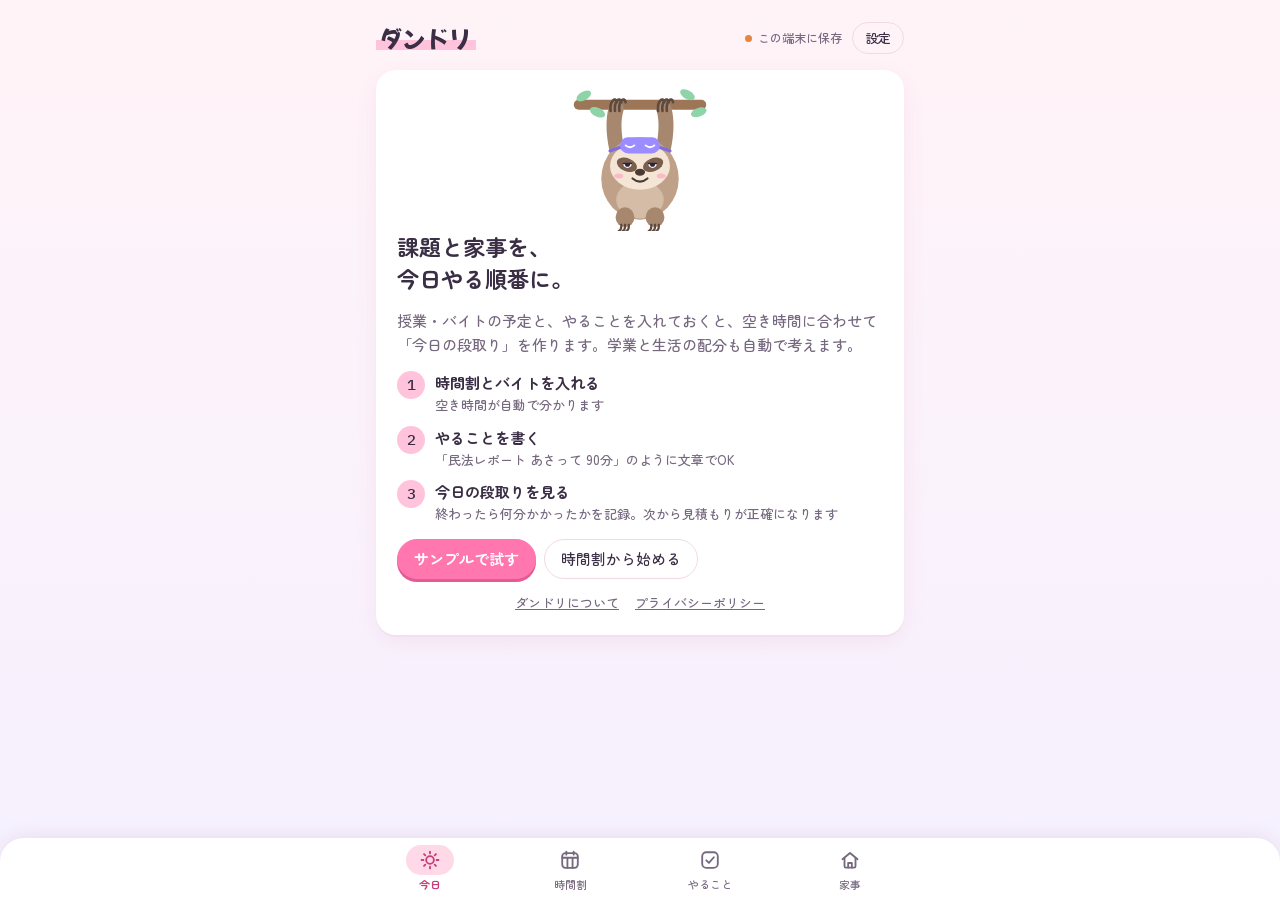
==== commit ae353db2: "Add files via upload" ====
--- a/index.html
+++ b/index.html
@@ -19,6 +19,7 @@
 <meta property="og:description" content="授業名を書くだけで締切が決まり、空き時間から「今日やる順番」を出す、大学生のための段取りアプリ。課題・家事・バイトのシフトをまとめて管理。">
 <meta property="og:image" content="og-image.png">
 <meta name="twitter:card" content="summary_large_image">
+<script src="config.js"></script>
 <link rel="preconnect" href="https://fonts.googleapis.com">
 <link rel="preconnect" href="https://fonts.gstatic.com" crossorigin>
 <link rel="stylesheet" href="https://fonts.googleapis.com/css2?family=IBM+Plex+Mono:wght@500&family=Mochiy+Pop+One&family=Zen+Maru+Gothic:wght@500;700&display=swap">
@@ -37,7 +38,8 @@
   --focus:#7C6CF2;
   --scrim:rgba(40,20,40,.42);
   --edit:#FFF8D6; --edit-line:#E3C445; --edit-ink:#8A6D00;
-  --etc:#2F93D8; --etc-soft:#E0F1FF; --band:rgba(124,108,242,.05); --stripe:#FBD6C0;
+  --etc:#2F93D8; --etc-soft:#E0F1FF; --gc:#3D6BE0; --gc-soft:#E6ECFF; --band:rgba(124,108,242,.05); --stripe:#FBD6C0;
+  --goal:#A06A00; --goal-soft:#FFF1C9;
   --accent:#FF77AE; --accent-ink:#FFFFFF; --accent-deep:#E45A93; --accent-soft:#FFD9E8; --accent-text:#C73E78;
   --shadow:0 2px 0 rgba(200,90,140,.05),0 8px 22px rgba(200,90,140,.09);
   --bg:linear-gradient(180deg,#FFF3F7 0%,#F6F1FF 100%);
@@ -60,7 +62,8 @@
     --focus:#ADA2FF;
     --scrim:rgba(0,0,0,.6);
     --edit:#28220F; --edit-line:#7A6B22; --edit-ink:#E8CF5A;
-    --etc:#86CBF7; --etc-soft:#1B2C3B; --band:rgba(173,162,255,.06); --stripe:#4A3626;
+    --etc:#86CBF7; --etc-soft:#1B2C3B; --gc:#A3B9FF; --gc-soft:#222B45; --band:rgba(173,162,255,.06); --stripe:#4A3626;
+    --goal:#F2C86B; --goal-soft:#3A2F17;
     --accent:#FF77AE; --accent-ink:#FFFFFF; --accent-deep:#C94A80; --accent-soft:#4A2238; --accent-text:#FF9CC5;
     --shadow:0 1px 0 rgba(0,0,0,.25),0 8px 20px rgba(0,0,0,.28);
     --bg:#18131F;
@@ -80,7 +83,8 @@
   --focus:#ADA2FF;
   --scrim:rgba(0,0,0,.6);
   --edit:#28220F; --edit-line:#7A6B22; --edit-ink:#E8CF5A;
-  --etc:#86CBF7; --etc-soft:#1B2C3B; --band:rgba(173,162,255,.06); --stripe:#4A3626;
+  --etc:#86CBF7; --etc-soft:#1B2C3B; --gc:#A3B9FF; --gc-soft:#222B45; --band:rgba(173,162,255,.06); --stripe:#4A3626;
+  --goal:#F2C86B; --goal-soft:#3A2F17;
   --accent:#FF77AE; --accent-ink:#FFFFFF; --accent-deep:#C94A80; --accent-soft:#4A2238; --accent-text:#FF9CC5;
   --shadow:0 1px 0 rgba(0,0,0,.25),0 8px 20px rgba(0,0,0,.28);
   --bg:#18131F;
@@ -345,6 +349,16 @@
 .h1row .h1{margin-right:auto}
 .h1row{justify-content:flex-start}
 .wk-blk.shift{background:repeating-linear-gradient(135deg,var(--other-soft) 0 5px,var(--stripe) 5px 9px);color:var(--other);border-left:3px solid var(--other);font-weight:700}
+.wk-blk.gcal{background:var(--gc-soft);color:var(--gc);border-left:3px solid var(--gc);font-weight:700}
+.wk-legend .gc-i{background:var(--gc-soft);box-shadow:inset 3px 0 0 var(--gc)}
+.wk-pop .stag.g{background:var(--gc-soft);color:var(--gc)}
+.mc-d .gc{display:block;width:22px;height:4px;border-radius:2px;background:var(--gc)}
+.gsync{display:flex;align-items:center;justify-content:space-between;gap:8px;font-size:13px;color:var(--ink-2);padding:8px 8px 8px 14px;border:1px dashed var(--line);border-radius:14px;margin:0 0 12px}
+.gcals{display:grid;gap:8px}
+.gbtns{display:flex;gap:8px;flex-wrap:wrap}
+.plinks{display:flex;gap:16px;flex-wrap:wrap;justify-content:center}
+.plinks a{color:var(--ink-2)}
+.beta{font-size:11px;font-weight:700;color:var(--gc);background:var(--gc-soft);border-radius:999px;padding:2px 8px;white-space:nowrap}
 .wk-legend .shift-i{background:repeating-linear-gradient(135deg,var(--other-soft) 0 3px,var(--stripe) 3px 5px);box-shadow:inset 3px 0 0 var(--other)}
 .sf-chips{display:flex;flex-wrap:wrap;gap:6px}
 .sf-chip{border:1px solid var(--line);border-radius:999px;padding:5px 12px;font:inherit;font-size:13px;background:var(--surface);color:var(--ink);cursor:pointer}
@@ -512,6 +526,29 @@
 .toast .tmsg{flex:1;min-width:0}
 .trow .meta .one{color:var(--ink-2);font-size:13px}
 .intro-sp svg{width:150px;height:150px;display:block;margin:-10px auto -14px}
+
+/* ===== コツコツ目標 ===== */
+.tag.goal{background:var(--goal-soft);color:var(--goal)}
+.gbar{height:7px;border-radius:4px;background:var(--sunk);overflow:hidden;margin-top:6px}
+.gbar i{display:block;height:100%;border-radius:4px;background:var(--study)}
+.gbar.late i{background:var(--other)}
+.gbar.ahead i{background:var(--etc)}
+.gbar.done i{background:var(--life)}
+.gtop{display:flex;justify-content:space-between;align-items:center;gap:8px}
+.gst{font-size:12px;font-weight:700;border-radius:999px;padding:1px 10px;white-space:nowrap}
+.gst.ok{background:var(--life-soft);color:var(--life)}
+.gst.late{background:var(--other-soft);color:var(--other)}
+.gst.ahead{background:var(--etc-soft);color:var(--etc)}
+.gst.done{background:var(--accent-soft);color:var(--accent-text)}
+.gmeta{display:flex;justify-content:space-between;gap:8px;font-size:12px;color:var(--ink-2);margin-top:4px}
+.gtoday{font-size:13px;margin-top:2px}
+.gtoday b{color:var(--study)}
+.gcount{display:flex;align-items:baseline;justify-content:center;flex-wrap:wrap;gap:6px;background:var(--ink);color:var(--paper);border-radius:16px;padding:10px 14px;font-size:14px}
+.gcount b{font-family:var(--font-display);font-weight:400;font-size:24px;color:var(--marker)}
+.gprev{border-radius:14px;background:var(--study-soft);padding:12px 14px;display:grid;gap:2px}
+.gprev .big{font-family:var(--font-display);font-weight:400;font-size:24px;color:var(--study)}
+.gprev .s{font-size:12.5px;color:var(--ink-2)}
+.item .gbar{max-width:220px}
 @media (max-width:380px){.f2{grid-template-columns:1fr}.sq-row{grid-template-columns:64px 1fr}.sq-row .sq svg{width:68px;height:96px}}
 @media (prefers-reduced-motion: reduce){*{transition:none!important;animation:none!important}}
 </style>
@@ -553,6 +590,11 @@
 // 感想フォーム（GoogleフォームのURL）。空のあいだは設定画面にボタンを出さない
 const FEEDBACK_URL = 'https://forms.gle/vNWosybxXnKr1gSEA';
 const EXTRA_PERIODS = [['18:30','20:00'],['20:15','21:45']];
+// Googleカレンダー連携（Web版だけ）。クライアントIDは config.js（window.DANDORI_CONFIG）で設定する
+const GCAL_CLIENT_ID = String((window.DANDORI_CONFIG && window.DANDORI_CONFIG.gcalClientId) || '').trim();
+const GCAL_ON = IS_WEB && !!GCAL_CLIENT_ID;
+const GCAL_EV = 'https://www.googleapis.com/auth/calendar.events.readonly', GCAL_LIST = 'https://www.googleapis.com/auth/calendar.calendarlist.readonly';
+const GCAL_DAYS = 28;
 
 const pad = n => String(n).padStart(2, '0');
 const ymd = d => `${d.getFullYear()}-${pad(d.getMonth()+1)}-${pad(d.getDate())}`;
@@ -580,7 +622,7 @@
     settings:{dayStart:'09:00', dayEnd:'23:30', buffer:10, studyRatio:0.75, courseDue:'before', showTimes:false, morningOn:true, morningTime:'07:30'},
     doneDays:{}, best:0,
     backupAt:null, nagUntil:null,
-    weekly:[], shifts:[], places:[],
+    weekly:[], shifts:[], places:[], goals:[],
     cond:{},
     learn:{study:{r:1,n:0}, life:{r:1,n:0}, other:{r:1,n:0}},
     log:[]
@@ -605,6 +647,8 @@
     weekly:Array.isArray(d.weekly) ? d.weekly : [],
     shifts:Array.isArray(d.shifts) ? d.shifts : [],
     places:Array.isArray(d.places) ? d.places : [],
+    goals:Array.isArray(d.goals) ? d.goals : [],
+    gcal:d.gcal && typeof d.gcal === 'object' && Array.isArray(d.gcal.events) ? d.gcal : undefined,
     periods:Array.isArray(d.periods) && d.periods.length ? d.periods : b.periods,
     timetable:d.timetable && typeof d.timetable === 'object' ? d.timetable : {},
     cond:d.cond && typeof d.cond === 'object' ? d.cond : {},
@@ -614,7 +658,7 @@
     best:Number(d.best) || 0
   };
 }
-const hasData = s => !!s && ((s.tasks || []).length > 0 || (s.routines || []).length > 0 || Object.keys(s.timetable || {}).length > 0 || (s.jobs || []).length > 0);
+const hasData = s => !!s && ((s.tasks || []).length > 0 || (s.routines || []).length > 0 || (s.goals || []).length > 0 || Object.keys(s.timetable || {}).length > 0 || (s.jobs || []).length > 0);
 
 let S = defaults();
 const UI = {view:'today', day:'today', filter:'all', sheet:null, ai:true, undo:null, ctl:null, tt:null, ttEdit:false, weekOff:0};
@@ -661,6 +705,8 @@
   for (const k of Object.keys(S.cond)) if (daysBetween(k, today) > 14) delete S.cond[k];
   for (const k of Object.keys(S.doneDays)) if (daysBetween(k, today) > 150) delete S.doneDays[k];
   S.shifts = (S.shifts || []).filter(x => x && x.date && daysBetween(x.date, today) <= 60);
+  S.goals = (S.goals || []).filter(g => g && (!g.doneAt || daysBetween(g.doneAt, today) <= 30));
+  if (S.gcal) S.gcal.events = (S.gcal.events || []).filter(x => x && x.date >= addDays(today, -1));
 }
 async function boot(){
   render();
@@ -710,7 +756,7 @@
 }
 
 /* ---------- 空き時間の計算 ---------- */
-function busyFor(date){
+function busyFor(date, own){
   const wd = parseYmd(date).getDay();
   const out = [];
   if (wd >= 1 && wd <= 6){
@@ -721,6 +767,7 @@
   }
   S.jobs.filter(j => j.wd === wd).forEach(j => out.push({s:toMin(j.start), e:toMin(j.end), label:j.label || 'バイト'}));
   shiftsOn(date).forEach(x => out.push({s:toMin(x.start), e:toMin(x.end), label:x.place || 'バイト'}));
+  if (!own) gcalOn(date).forEach(x => { if (!x.allDay && !x.free) out.push({s:toMin(x.start), e:toMin(x.end), label:x.title}); });
   return out.sort((a, b) => a.s - b.s);
 }
 function freeFor(date, fromMin){
@@ -794,12 +841,157 @@
   const ks = Object.keys(cnt).sort((a, b) => cnt[b] - cnt[a]).slice(0, 3);
   return ks.length ? ks : ['18:00-22:00', '10:00-15:00'];
 }
+/* ---------- Googleカレンダーの予定（読むだけ。Web版で読み込んで、この端末に保存） ---------- */
+const gcalCalOn = id => { const c = S.gcal && (S.gcal.cals || []).find(x => x.id === id); return !c || c.on !== false; };
+const gcalOn = date => !S.gcal ? [] : (S.gcal.events || []).filter(x => x.date === date && gcalCalOn(x.cal))
+  .sort((a, b) => (a.allDay ? -1 : toMin(a.start)) - (b.allDay ? -1 : toMin(b.start)));
+// 授業・毎週の予定・シフトとほぼ同じ時間の予定は、画面では二重に出さない
+function gcalDup(date, x){
+  if (x.allDay) return false;
+  const s = toMin(x.start), e = toMin(x.end), len = Math.max(1, e - s);
+  return busyFor(date, true).some(b => Math.min(b.e, e) - Math.max(b.s, s) >= len * 0.8);
+}
+const hhmm = m => `${pad(Math.floor(m / 60))}:${pad(m % 60)}`;
+function gcalAdd(out, cal, e, from, to){
+  if (!e || e.status === 'cancelled') return;
+  if ((e.attendees || []).some(a => a.self && a.responseStatus === 'declined')) return;
+  if (/ダンドリ/.test(e.description || '')) return; // ダンドリから入れた締切・朝の通知は読み込まない
+  const title = String(e.summary || '（タイトルなし）').slice(0, 60), free = e.transparency === 'transparent', id = String(e.id || newId());
+  if (e.start && e.start.date){
+    const end = (e.end && e.end.date) || addDays(e.start.date, 1);
+    for (let d = e.start.date, i = 0; d < end && i < 31; d = addDays(d, 1), i++) if (d >= from && d < to) out.push({id:`${id}@${d}`, cal, date:d, allDay:true, title});
+    return;
+  }
+  const s = new Date(e.start && e.start.dateTime), en = new Date(e.end && e.end.dateTime);
+  if (isNaN(s) || isNaN(en) || en <= s) return;
+  // 日をまたぐ予定は、日ごとに分ける
+  for (let d = ymd(s), i = 0; i < 14; d = addDays(d, 1), i++){
+    const d0 = parseYmd(d), d1 = parseYmd(addDays(d, 1));
+    if (d0 >= en) break;
+    const a = s > d0 ? s : d0, b = en < d1 ? en : d1;
+    const am = a.getHours() * 60 + a.getMinutes(), bm = b >= d1 ? 1440 : b.getHours() * 60 + b.getMinutes();
+    if (d >= from && d < to && bm > am) out.push({id:`${id}@${d}`, cal, date:d, start:hhmm(am), end:bm >= 1440 ? '24:00' : hhmm(bm), title, free});
+  }
+}
+const G = {tok:'', exp:0, list:false, client:null, p:null, busy:false};
+function gisLoad(){
+  if (!GCAL_ON) return Promise.resolve(false);
+  if (window.google && google.accounts && google.accounts.oauth2) return Promise.resolve(true);
+  if (G.p) return G.p;
+  G.p = new Promise(res => {
+    const sc = document.createElement('script');
+    sc.src = 'https://accounts.google.com/gsi/client'; sc.async = true;
+    sc.onload = () => res(true); sc.onerror = () => { G.p = null; sc.remove(); res(false); };
+    document.head.appendChild(sc);
+  });
+  return G.p;
+}
+function gcalClient(){
+  if (G.client) return G.client;
+  if (!(window.google && google.accounts && google.accounts.oauth2)) return null;
+  G.client = google.accounts.oauth2.initTokenClient({client_id:GCAL_CLIENT_ID, scope:`${GCAL_EV} ${GCAL_LIST}`, callback:gcalToken, error_callback:gcalAuthErr});
+  return G.client;
+}
+function gcalBusyUI(on){
+  document.querySelectorAll('[data-act="g-sync"],[data-act="g-link"]').forEach(b => {
+    if (on){ if (!b.dataset.lab) b.dataset.lab = b.textContent; b.textContent = '読み込み中…'; b.disabled = true; }
+    else { if (b.dataset.lab) b.textContent = b.dataset.lab; b.disabled = false; }
+  });
+}
+// ボタンを押したときに呼ぶ（Googleのログイン画面は、ボタンを押した流れの中でしか開けない）
+function gcalStart(){
+  if (G.busy) return;
+  if (IN_APP){ toast(`${IN_APP}の中ではGoogleにログインできません。Safari・Chromeで開いてください`); return; }
+  if (G.tok && Date.now() < G.exp - 60000){ gcalSync(); return; }
+  const c = gcalClient();
+  if (!c){ gisLoad().then(ok => toast(ok ? 'Googleの準備ができました。もう一度押してください' : 'Googleにつながりませんでした。通信を確認してください')); return; }
+  G.busy = true; gcalBusyUI(true);
+  try { c.requestAccessToken({prompt:''}); } catch (e) { G.busy = false; gcalBusyUI(false); toast('Googleのログイン画面を開けませんでした'); }
+}
+function gcalToken(r){
+  G.busy = false;
+  if (!r || r.error || !r.access_token){ gcalBusyUI(false); toast('Googleの許可がもらえませんでした'); return; }
+  const o2 = google.accounts.oauth2;
+  if (!o2.hasGrantedAnyScope(r, GCAL_EV)){ gcalBusyUI(false); toast('「予定を見る」にチェックを入れると読み込めます'); return; }
+  G.tok = r.access_token; G.exp = Date.now() + (Number(r.expires_in) || 3600) * 1000;
+  G.list = o2.hasGrantedAnyScope(r, GCAL_LIST);
+  gcalSync();
+}
+function gcalAuthErr(e){
+  G.busy = false; gcalBusyUI(false);
+  const t = e && e.type;
+  toast(t === 'popup_failed_to_open' ? 'ログイン画面が開けませんでした。ポップアップのブロックを外してください' : t === 'popup_closed' ? 'ログイン画面が閉じられました' : 'Googleとの連携がうまくいきませんでした');
+}
+async function gcalSync(){
+  G.busy = true; gcalBusyUI(true);
+  const api = async path => {
+    const r = await fetch('https://www.googleapis.com/calendar/v3' + path, {headers:{Authorization:'Bearer ' + G.tok}});
+    if (!r.ok){ const err = new Error('http ' + r.status); err.status = r.status; throw err; }
+    return r.json();
+  };
+  try {
+    const old = (S.gcal && S.gcal.cals) || [];
+    let cals = [];
+    if (G.list){
+      const j = await api('/users/me/calendarList?minAccessRole=reader&maxResults=50&fields=' + encodeURIComponent('items(id,summary,summaryOverride,primary,selected)'));
+      cals = (j.items || []).map(c => ({id:String(c.id), name:c.primary ? 'メインのカレンダー' : String(c.summaryOverride || c.summary || 'カレンダー'), primary:!!c.primary,
+        def:!!(c.primary || c.selected) && !/#holiday@|#contacts@|#weeknum@/.test(String(c.id))}));
+    }
+    if (!cals.length) cals = [{id:'primary', name:'メインのカレンダー', primary:true, def:true}];
+    cals.sort((a, b) => b.primary - a.primary);
+    cals = cals.slice(0, 15).map(c => { const o = old.find(x => x.id === c.id); return {id:c.id, name:c.name.slice(0, 40), primary:c.primary, on:o ? o.on !== false : c.def}; });
+    const from = todayStr(), to = addDays(from, GCAL_DAYS);
+    const q = `singleEvents=true&orderBy=startTime&maxResults=250&timeMin=${encodeURIComponent(parseYmd(from).toISOString())}&timeMax=${encodeURIComponent(parseYmd(to).toISOString())}&fields=${encodeURIComponent('items(id,summary,description,start,end,status,transparency,attendees(self,responseStatus))')}`;
+    const lists = await Promise.all(cals.filter(c => c.on).map(c => api(`/calendars/${encodeURIComponent(c.id)}/events?${q}`)
+      .then(j => ({c, items:j.items || []}))
+      .catch(err => { if (err.status === 401 || (err.status === 403 && c.primary)) throw err; return {c, items:[]}; })));
+    const events = [];
+    for (const {c, items} of lists) for (const e of items) gcalAdd(events, c.id, e, from, to);
+    S.gcal = {cals, events:events.slice(0, 600), syncedAt:new Date().toISOString()};
+    commit();
+    const box = document.getElementById('gcal-box'); if (box) box.outerHTML = gcalBox();
+    toast(`Googleの予定を${events.length}件読み込みました。空き時間に反映しています`, false, 'happy');
+  } catch (e) {
+    if (e && e.status === 401){ G.tok = ''; G.exp = 0; toast('ログインの期限が切れました。もう一度押してください'); }
+    else if (e && e.status === 403) toast('Googleに断られました。テスト中は、登録した人だけが使えます');
+    else toast('Googleの予定を読み込めませんでした。通信を確認してください');
+  } finally { G.busy = false; gcalBusyUI(false); }
+}
+const gcalWhen = (iso, short) => { const d = new Date(iso); if (isNaN(d)) return '前回'; const ds = ymd(d); return `${ds === todayStr() ? '今日' : short ? `${d.getMonth() + 1}/${d.getDate()}` : md(ds)} ${pad(d.getHours())}:${pad(d.getMinutes())}`; };
+function gcalBox(){
+  const g = S.gcal;
+  if (!IS_WEB) return g ? `<div class="rowcard" id="gcal-box"><div class="kv"><span>Googleカレンダーの予定</span><span>${(g.events || []).length}件</span></div><p class="note">Web版で読み込んだ予定です。ここでは更新できません。</p><div class="gbtns"><button type="button" class="btn danger" data-act="g-off">読み込んだ予定を消す</button></div></div>` : '';
+  if (!GCAL_CLIENT_ID) return '';
+  gisLoad();
+  const head = '<div class="kv"><span>Googleカレンダー連携</span><span class="beta">テスト版</span></div>';
+  if (IN_APP) return `<div class="rowcard" id="gcal-box">${head}<p class="note">${IN_APP}の中のブラウザでは、Googleにログインできません。メニューの「ブラウザで開く」から、Safari・Chromeで開いてください。</p></div>`;
+  if (!g) return `<div class="rowcard" id="gcal-box">${head}<p class="note">Googleカレンダーの予定を読み込んで、空き時間の計算に使います。予定を見るだけで、書きかえたり消したりはしません。読み込んだ予定は、この端末の中だけに保存します。<a href="privacy.html#google" target="_blank" rel="noopener">くわしく</a></p><div class="gbtns"><button type="button" class="btn primary" data-act="g-link">Googleで連携</button></div></div>`;
+  const n = (g.events || []).filter(x => gcalCalOn(x.cal)).length;
+  return `<div class="rowcard" id="gcal-box">${head}<p class="note">${gcalWhen(g.syncedAt)}に読み込み・これから4週間の予定 ${n}件</p>
+    ${(g.cals || []).length > 1 ? `<div class="gcals"><span class="flabel">読み込むカレンダー</span>${g.cals.map(c => `<label class="tog"><input type="checkbox" data-act="g-cal" data-id="${esc(c.id)}" ${c.on !== false ? 'checked' : ''}>${esc(c.name)}</label>`).join('')}</div>` : ''}
+    <div class="gbtns"><button type="button" class="btn" data-act="g-sync">今すぐ更新</button><button type="button" class="btn danger" data-act="g-off">連携をやめる</button></div></div>`;
+}
+// 今日の画面：前に読み込んでから時間がたっていたら、更新ボタンを出す
+function gcalChip(){
+  if (!GCAL_ON || !S.gcal || IN_APP) return '';
+  const t = new Date(S.gcal.syncedAt);
+  if (!isNaN(t) && ymd(t) === todayStr() && Date.now() - t < 6 * 3600000) return '';
+  gisLoad();
+  return `<div class="gsync"><span>Googleの予定：${gcalWhen(S.gcal.syncedAt, true)}に読み込み</span><button type="button" class="btn small" data-act="g-sync">更新</button></div>`;
+}
+function showGcalInfo(b){
+  hideTtInfo();
+  const x = gcalOn(b.dataset.d).find(z => z.id === b.dataset.id); if (!x) return;
+  const cal = ((S.gcal && S.gcal.cals) || []).find(c => c.id === x.cal);
+  placePop(b, `<b>${esc(x.title)}</b><span class="stag g">Google</span><br>${md(x.date)} ${esc(x.start)}〜${esc(x.end)}${x.free ? '<br>「空き時間」の予定なので、段取りは入れています' : ''}${cal ? `<br><span class="sub">${esc(cal.name)}</span>` : ''}<br><span class="sub">直すときはGoogleカレンダーで</span>`);
+}
 /* その日の授業・毎週の予定・ほかのシフトのうち、指定の時間と重なるもの */
 function busyLabelsOn(date, s, e, skipId){
   const wd = parseYmd(date).getDay(), out = [];
   if (wd >= 1 && wd <= 6) S.periods.forEach((p, i) => { const n = S.timetable[`${wd}-${i + 1}`]; if (n && toMin(p[0]) < e && toMin(p[1]) > s) out.push(`${n}（${p[0]}〜${p[1]}）`); });
   S.jobs.filter(j => j.wd === wd).forEach(j => { if (toMin(j.start) < e && toMin(j.end) > s) out.push(`${j.label || JOB_KIND[jobKind(j)]}（${j.start}〜${j.end}）`); });
   shiftsOn(date).forEach(x => { if (x.id !== skipId && toMin(x.start) < e && toMin(x.end) > s) out.push(`${x.place}のシフト（${x.start}〜${x.end}）`); });
+  gcalOn(date).forEach(x => { if (!x.allDay && !x.free && toMin(x.start) < e && toMin(x.end) > s) out.push(`${x.title}（Google・${x.start}〜${x.end}）`); });
   return out;
 }
 function keepShiftInputs(){
@@ -937,6 +1129,63 @@
   const base = due.weekly ? 9 : Math.min(12, 2.5 + 1.5 * due.overdue);
   return base * IMP[r.imp || 2];
 }
+
+/* ---------- コツコツ目標：締切までの量を、空き時間に合わせて毎日に割る ---------- */
+const GOAL_UNITS = ['ページ', '題', '語', '回'];
+const goalRest = g => Array.isArray(g.rest) ? g.rest : [0];
+const isGoalDay = (g, d) => !goalRest(g).includes(parseYmd(d).getDay());
+const goalTodayN = (g, d) => g.today && g.today.d === d ? (Number(g.today.n) || 0) : 0;
+function goalDays(g, from){
+  const out = []; if (!g.deadline) return out;
+  for (let d = from; d <= g.deadline && out.length < 400; d = addDays(d, 1)) if (isGoalDay(g, d)) out.push(d);
+  return out;
+}
+// 忙しい日ほど小さく、空いている日ほど大きく（「少なめにする」がオフなら毎日同じ）
+const goalWeight = (g, d) => g.lighter === false ? 1 : Math.max(45, sumFree(freeFor(d, null)));
+// 予定より何日ぶん遅れているか（+は遅れ、−は先）
+function goalPace(g){
+  const today = todayStr();
+  const all = goalDays(g, g.start || today);
+  const left = (Number(g.total) || 0) - (Number(g.startDone) || 0);
+  if (!all.length || left <= 0) return 0;
+  const ws = all.map(d => goalWeight(g, d)), sum = ws.reduce((a, b) => a + b, 0) || 1;
+  let before = 0; all.forEach((d, i) => { if (d < today) before += ws[i]; });
+  const expected = (Number(g.startDone) || 0) + left * before / sum;
+  const actual = g.done - goalTodayN(g, today);
+  return (expected - actual) / (left / all.length);
+}
+// その日にやる量。q はまだやっていない量
+function goalPlan(g, date){
+  if (!g.deadline || g.done >= g.total) return null;
+  if (g.snooze && g.snooze > date) return null;
+  const today = todayStr(), doneToday = date === today ? goalTodayN(g, today) : 0;
+  const rem = g.total - g.done + doneToday;
+  if (date > g.deadline) return {q:rem - doneToday, share:rem, w:1, avg:1, over:true};
+  if (!isGoalDay(g, date)) return null;
+  const days = goalDays(g, date);
+  const ws = days.map(d => goalWeight(g, d)), sum = ws.reduce((a, b) => a + b, 0) || 1;
+  const share = Math.min(rem, Math.max(1, Math.ceil(rem * ws[0] / sum)));
+  const q = share - doneToday;
+  return q > 0 ? {q, share, w:ws[0], avg:sum / ws.length, over:false} : null;
+}
+function goalScore(g, p, date){
+  if (p.over) return 12 * IMP[g.imp || 2];
+  const pace = goalPace(g), left = daysBetween(date, g.deadline);
+  let base = pace >= 1 ? Math.min(7.5, 4.5 + Math.floor(pace)) : pace <= -1 ? 0.9 : 3.2;
+  if (left <= 2 && pace > -1) base = Math.max(base, 8);
+  return base * IMP[g.imp || 2];
+}
+function goalWhy(g, p){
+  if (p.over) return '締切を過ぎています';
+  const pace = goalPace(g);
+  if (pace >= 1) return `${Math.floor(pace)}日遅れ`;
+  if (pace <= -1) return `${Math.floor(-pace)}日先・休んでもOK`;
+  if (g.lighter !== false && p.w < p.avg * 0.85) return '忙しい日なので少なめ';
+  return `${md(g.deadline)}まで`;
+}
+const goalRange = (g, a, b) => g.unit === 'ページ' ? `p.${a}〜${b}` : g.unit === '回' ? (a === b ? `${a}回目` : `${a}〜${b}回目`) : `No.${a}〜${b}`;
+const goalTitle = (g, q) => `${g.title} ${goalRange(g, g.done + 1, g.done + q)}（${q}${g.unit}）`;
+const goalMin = (g, q) => Math.max(5, round5(q * (Number(g.per) || 1)));
 /* 優先度の7段階（SS〜E）。スコアは締切までの日数・かかる時間・重要度から計算 */
 const GRADES = [
   {g:'SS', min:12, desc:'今すぐ。締切を過ぎた、または今日が締切で時間がかかる'},
@@ -962,6 +1211,10 @@
     if (!due) continue;
     items.push({kind:'routine', ref:r, id:r.id, title:r.title, cat:'life', min:round5(r.est), score:routineScore(r, due),
       why: due.weekly ? '今日の家事' : due.overdue > 0 ? `${due.overdue}日おくれ` : '今日が目安の日'});
+  }
+  for (const g of S.goals || []){
+    const p = goalPlan(g, date); if (!p) continue;
+    items.push({kind:'goal', ref:g, id:g.id, title:goalTitle(g, p.q), cat:'study', min:goalMin(g, p.q), q:p.q, score:goalScore(g, p, date), why:goalWhy(g, p)});
   }
   return items.sort((a, b) => b.score - a.score);
 }
@@ -1058,6 +1311,11 @@
     const due = routineDue(r, today);
     if (due && due.overdue >= 2) out.push({lv:1, label:'たまっている', html:`${esc(r.title)}が${due.overdue}日おくれています`});
   }
+  for (const g of S.goals || []){
+    if (g.done >= g.total || !g.deadline || today > g.deadline) continue;
+    const pc = goalPace(g);
+    if (pc >= 3) out.push({lv:1, label:'たまっている', html:`${esc(g.title)}｜${Math.floor(pc)}日分おくれ（残りの日で割り直し中）`});
+  }
   return out.sort((a, b) => b.lv - a.lv).slice(0, 3);
 }
 
@@ -1090,18 +1348,30 @@
   }
   return {n, todayDone, restLeft, best:Math.max(S.best || 0, n)};
 }
-function recordDone(kind, id, act, how){
+function recordDone(kind, id, act, how, amount){
   const today = todayStr();
   UI.undo = JSON.stringify(S);
   act = clamp(Math.round(Number(act) || 0), 1, 600);
   const firstToday = !((S.doneDays || {})[today] > 0);
-  let msg;
+  let msg, goalDone = '', gLeft = 0;
   if (kind === 'routine'){
     const r = S.routines.find(x => x.id === id); if (!r) return;
     r.last = today; r.snooze = null;
     r.est = round5(r.est * 0.6 + act * 0.4);
     S.log.push({d:today, title:r.title, cat:'life', act});
     msg = 'えらい。';
+  } else if (kind === 'goal'){
+    const g = (S.goals || []).find(x => x.id === id); if (!g) return;
+    const amt = clamp(Math.round(Number(amount) || 0), 0, Math.max(0, g.total - g.done));
+    if (!amt){ toast('進んだ量を入れてください'); return; }
+    g.done += amt;
+    g.today = {d:today, n:goalTodayN(g, today) + amt};
+    if (amt > 0) g.per = Math.round(clamp((Number(g.per) || act / amt) * 0.7 + (act / amt) * 0.3, 0.2, 120) * 10) / 10;
+    g.snooze = null;
+    S.log.push({d:today, title:`${g.title}（${amt}${g.unit}）`, cat:'study', act});
+    if (g.done >= g.total){ g.doneAt = today; goalDone = g.title; }
+    const gp = goalDone ? null : goalPlan(g, today); gLeft = gp ? gp.q : 0;
+    msg = gLeft ? `${amt}${g.unit}すすんだ。今日の残りは${gLeft}${g.unit}。` : 'えらい。';
   } else {
     const t = S.tasks.find(x => x.id === id); if (!t) return;
     t.actual = (t.actual || 0) + act;
@@ -1119,12 +1389,13 @@
   S.doneDays[today] = (S.doneDays[today] || 0) + 1;
   const st = streakInfo();
   S.best = Math.max(S.best || 0, st.n);
-  if (firstToday) msg = st.n >= 2 ? `今日の1つ目。やった記録 ${st.n}日目。` : '今日の1つ目。記録スタート。';
+  if (firstToday) msg = (st.n >= 2 ? `今日の1つ目。やった記録 ${st.n}日目。` : '今日の1つ目。記録スタート。') + (gLeft ? msg : '');
+  if (goalDone) msg = `ゴール！「${goalDone}」ぜんぶ終わり。`;
   // 今日の段取りの残りを、先輩がひとことで
   let face = 'happy';
   try {
     const left = buildPlan(today, true).plan.length;
-    if (how !== 'finish' && kind !== 'routine') face = 'normal';
+    if ((how !== 'finish' && kind !== 'routine') || gLeft) face = 'normal';
     else msg += left ? `あと${left}件。` : 'ぜんぶ終わり。おやすみ…';
     if (!left && how === 'finish') face = 'sleep';
   } catch (err) {}
@@ -1238,6 +1509,7 @@
     {id:newId(), title:'掃除機をかける', type:'interval', days:[], every:7, est:20, imp:2, last:addDays(t,-9)},
     {id:newId(), title:'食料の買い出し', type:'interval', days:[], every:7, est:40, imp:2, last:addDays(t,-5)}
   ];
+  S.goals = [{id:newId(), title:'TOEIC 金のフレーズ', unit:'語', total:1000, done:300, deadline:addDays(t, 40), per:2, rest:[0], lighter:true, imp:2, start:t, startDone:300, created:t}];
   UI.view = 'today'; UI.day = 'today';
   commit();
 }
@@ -1314,6 +1586,7 @@
     </ol>
     <div class="intro-acts"><button type="button" class="btn primary" data-act="load-sample" ${dis}>サンプルで試す</button><button type="button" class="btn" data-act="tab" data-v="week" ${dis}>時間割から始める</button></div>
     ${store.mode === 'loading' ? '<p class="hint">保存先を準備しています…</p>' : ''}
+    ${IS_WEB ? '<p class="note plinks"><a href="about.html">ダンドリについて</a><a href="privacy.html">プライバシーポリシー</a></p>' : ''}
   </section>`;
 }
 /* ---------- ナマケ先輩（キャラクター）。表情：normal / happy / panic / sleep。切り抜き：full / card / head ---------- */
@@ -1412,6 +1685,7 @@
     <div class="seg" role="group" aria-label="表示する日">${segBtn('day','today','今日',isToday)}${segBtn('day','tomorrow','あした',!isToday)}</div>
   </section>
   ${senpaiCard(P, date, isToday, studyMin + lifeMin)}
+  ${isToday ? gcalChip() : ''}
   ${isToday ? backupCard(today) : ''}
   ${al.length ? `<section class="alerts" aria-label="要注意">${al.map(a => `<div class="alert lv${a.lv}">${a.lv >= 2 ? `<span class="mini" role="img" aria-label="${a.label}">${senpai('panic', 'head')}</span>` : `<b>${a.label}</b>`}<span>${a.html}</span></div>`).join('')}</section>` : ''}
   ${adder()}
@@ -1423,8 +1697,10 @@
   ${isToday ? doneToday(today) : ''}`;
 }
 function planItem(p, isToday, idx){
-  const tags = [gradeTag(p.score), `<span class="tag ${p.cat}">${p.kind === 'routine' ? '家事' : CAT[p.cat]}</span>`, `<span class="tag ${p.score >= 8 ? 'hot' : 'plain'}">${esc(p.why)}</span>`];
-  if (p.partial) tags.push(`<span class="tag plain">一部だけ進める</span>`);
+  // コツコツ目標が時間内に入りきらないときは、入る量だけにする
+  if (p.kind === 'goal' && p.partial){ const q = Math.max(1, Math.floor(p.min / (Number(p.ref.per) || 1))); p = {...p, q, title:goalTitle(p.ref, q)}; }
+  const tags = [gradeTag(p.score), `<span class="tag ${p.kind === 'goal' ? 'goal' : p.cat}">${p.kind === 'routine' ? '家事' : p.kind === 'goal' ? 'コツコツ' : CAT[p.cat]}</span>`, `<span class="tag ${p.score >= 8 ? 'hot' : 'plain'}">${esc(p.why)}</span>`];
+  if (p.partial && p.kind !== 'goal') tags.push(`<span class="tag plain">一部だけ進める</span>`);
   const times = S.settings.showTimes;
   const first = !times && idx === 0;
   const left = times
@@ -1434,14 +1710,15 @@
     ${left}
     <div class="body">${first ? `<div class="nextlabel">${isToday ? '次はこれ' : 'あしたの最初はこれ'}</div>` : ''}<div class="title">${esc(p.title)}</div>
       <div class="meta">${tags.join('')}<span class="num">${dur(p.min)}</span>${isToday ? `<button type="button" class="link" data-act="later" data-kind="${p.kind}" data-id="${p.id}">後回し</button>` : ''}</div>
+      ${p.kind === 'goal' ? `<div class="gbar"><i style="width:${Math.round(p.ref.done / Math.max(1, p.ref.total) * 100)}%"></i></div>` : ''}
     </div>
-    ${isToday ? `<button type="button" class="check ${p.cat}" data-act="done" data-kind="${p.kind}" data-id="${p.id}" data-min="${p.min}" aria-label="${esc(p.title)}を記録する"></button>` : gradeTag(p.score, true)}
+    ${isToday ? `<button type="button" class="check ${p.cat}" data-act="done" data-kind="${p.kind}" data-id="${p.id}" data-min="${p.min}"${p.kind === 'goal' ? ` data-q="${p.q}"` : ''} aria-label="${esc(p.title)}を記録する"></button>` : gradeTag(p.score, true)}
   </article>`;
 }
 function emptyPlan(P, isToday){
   if (isToday && ((S.doneDays || {})[todayStr()] || 0) > 0 && !P.overflow.length) return `<div class="empty"><span>今日の段取りは、ぜんぶ終わり。</span><button type="button" class="btn small" data-act="day" data-v="tomorrow">あしたの段取りを見る</button></div>`;
   if (P.freeTotal < 15) return `<div class="empty"><span>${isToday ? '今日はもう空き時間がありません。' : 'あしたは空き時間がありません。'}</span>${isToday ? '<button type="button" class="btn small" data-act="day" data-v="tomorrow">あしたの段取りを見る</button>' : ''}</div>`;
-  if (!S.tasks.some(t => !t.done) && !S.routines.length) return `<div class="empty">やることがまだありません。上の欄に「レポート あした 60分」のように書くと追加できます。</div>`;
+  if (!S.tasks.some(t => !t.done) && !S.routines.length && !(S.goals || []).some(g => g.done < g.total)) return `<div class="empty">やることがまだありません。上の欄に「レポート あした 60分」のように書くと追加できます。</div>`;
   return `<div class="empty">空き時間に入る作業はありません。のんびりしましょう。</div>`;
 }
 function doneToday(today){
@@ -1466,6 +1743,7 @@
   ${adder()}
   <div class="seg" role="group" aria-label="種類で絞り込む">${[['all','すべて'],['study','学業'],['life','生活'],['other','その他']].map(([k, l]) => segBtn('filter', k, l, UI.filter === k)).join('')}</div>
   ${list.length ? `<div class="tlist">${list.map(x => taskRow(x, risky)).join('')}</div>` : `<div class="empty">ここにはまだありません。上の欄に「レポート あした 60分」のように書くと追加できます。</div>`}
+  ${goalsSection()}
   ${done.length ? `<details class="done"><summary>終わったこと（${done.length}件）</summary>${done.map(t => `<div class="drow"><span>${esc(t.title)}</span><span class="num">${t.actual ? dur(t.actual) : ''}</span></div>`).join('')}</details>` : ''}
   ${calendarPanel()}`;
 }
@@ -1543,7 +1821,8 @@
   return new Uint8Array(await new Response(new Blob([bytes]).stream().pipeThrough(stream)).arrayBuffer());
 }
 async function makeCode(){
-  const data = JSON.parse(JSON.stringify(S)); delete data.sid;
+  // Googleカレンダーの予定はコードに入れない（新しい端末で、もう一度連携して読み込む）
+  const data = JSON.parse(JSON.stringify(S)); delete data.sid; delete data.gcal;
   const raw = new TextEncoder().encode(JSON.stringify({app:'dandori', v:1, at:new Date().toISOString(), data}));
   let bytes = raw, ver = '0';
   if (CAN_ZIP){ try { bytes = await pipeBytes(raw, new CompressionStream('deflate-raw')); ver = '1'; } catch (e) { bytes = raw; ver = '0'; } }
@@ -1692,6 +1971,57 @@
     <button type="button" class="btn small" data-act="edit-task" data-id="${t.id}">編集</button>
   </article>`;
 }
+
+function goalsSection(){
+  const today = todayStr();
+  const list = (S.goals || []).slice().sort((a, b) => ((a.done >= a.total) - (b.done >= b.total)) || String(a.deadline).localeCompare(String(b.deadline)));
+  const near = list.find(g => g.done < g.total && g.deadline >= today);
+  return `<section class="sect"><h2 class="h2">コツコツ目標<button type="button" class="qm" data-act="help" data-k="goal" aria-label="コツコツ目標の説明">?</button></h2>
+  ${near ? `<div class="gcount">${esc(near.title)}の締切まで あと<b>${daysBetween(today, near.deadline)}</b>日</div>` : ''}
+  ${list.length ? `<div class="tlist">${list.map(g => goalRow(g, today)).join('')}</div>` : '<div class="empty">資格・期末テスト・課題図書など、「いつまでに、どれだけ」がある目標を入れると、毎日の量に割って今日の段取りに入れます。</div>'}
+  <div><button type="button" class="btn" data-act="new-goal">コツコツ目標を追加</button></div></section>`;
+}
+function goalRow(g, today){
+  const pct = Math.round(g.done / Math.max(1, g.total) * 100);
+  let st, cls;
+  if (g.done >= g.total){ st = 'ゴール！'; cls = 'done'; }
+  else if (today > g.deadline){ st = '締切すぎ'; cls = 'late'; }
+  else { const pc = goalPace(g); if (pc >= 1){ st = `${Math.floor(pc)}日遅れ`; cls = 'late'; } else if (pc <= -1){ st = `${Math.floor(-pc)}日先`; cls = 'ahead'; } else { st = '順調'; cls = 'ok'; } }
+  const p = goalPlan(g, today), td = goalTodayN(g, today), u = esc(g.unit);
+  const line = g.done >= g.total ? 'おつかれさま！'
+    : p ? `今日は <b>${p.q}${u}</b>${td ? `（${td}${u}済み）` : ''}${cls === 'ahead' ? '・お休みでもOK' : ''}`
+    : td ? `今日のぶんは終わり（${td}${u}）` : g.snooze && g.snooze > today ? 'あしたに回しました' : !isGoalDay(g, today) ? '今日は休む日' : '';
+  return `<article class="trow two"><div class="body">
+    <div class="gtop"><span class="title">${esc(g.title)}</span><span class="gst ${cls}">${st}</span></div>
+    <div class="gbar ${cls}"><i style="width:${pct}%"></i></div>
+    <div class="gmeta"><span class="num">${g.done} / ${g.total}${u}</span><span>${g.deadline ? `${md(g.deadline)}まで` : ''}</span></div>
+    ${line ? `<div class="gtoday">${line}</div>` : ''}</div>
+    <button type="button" class="btn small" data-act="edit-goal" data-id="${g.id}">編集</button></article>`;
+}
+function goalPreviewHTML(v){
+  const total = Number(v.total) || 0, done = Number(v.done) || 0, per = Number(v.per) || 0, u = esc(v.unit);
+  if (!total || !v.deadline) return '<div class="gprev"><span class="s">全部の量と「いつまでに」を入れると、1日の量がここに出ます</span></div>';
+  if (done >= total) return '<div class="gprev"><span class="s">もう全部終わっています</span></div>';
+  const days = goalDays(v, todayStr());
+  if (!days.length) return '<div class="gprev"><span class="s">締切までに進められる日がありません。日付か休む曜日を見直してください</span></div>';
+  const left = total - done, avg = Math.ceil(left / days.length);
+  let range = '';
+  if (v.lighter !== false){
+    const ws = days.map(d => goalWeight(v, d)), sum = ws.reduce((a, b) => a + b, 0) || 1;
+    const qs = ws.map(w => Math.max(1, Math.round(left * w / sum)));
+    const lo = Math.min(...qs), hi = Math.max(...qs);
+    if (hi > lo) range = `<span class="s">忙しい日は${lo}${u}、空いている日は${hi}${u}くらい</span>`;
+  }
+  return `<div class="gprev"><span class="s">${md(v.deadline)}まで、休む曜日をのぞいて${days.length}日</span>
+    <div><span class="big">1日 ${v.lighter !== false ? '平均' : ''}${avg}${u}</span>${per ? `<span style="font-size:13px;margin-left:6px">（約${dur(Math.max(5, round5(avg * per)))}）</span>` : ''}</div>${range}</div>`;
+}
+function readGoalForm(fd){
+  const dl = String(fd.get('g-deadline') || ''), unit = String(fd.get('g-unit') || '');
+  return {title:String(fd.get('g-title') || '').trim().slice(0, 40), unit:GOAL_UNITS.includes(unit) ? unit : 'ページ',
+    total:clamp(Math.round(Number(fd.get('g-total')) || 0), 0, 100000), done:clamp(Math.round(Number(fd.get('g-done')) || 0), 0, 100000),
+    deadline:/^\d{4}-\d{2}-\d{2}$/.test(dl) ? dl : '', per:clamp(Number(fd.get('g-per')) || 0, 0, 120),
+    rest:fd.getAll('g-rest').map(Number), lighter:!!fd.get('g-lighter'), imp:2};
+}
 function routinesView(){
   const today = todayStr();
   return `<h1 class="h1">家事</h1>
@@ -1776,8 +2106,17 @@
     });
     shiftItems[d] = list;
   });
+  // Googleカレンダーの予定（授業・シフトと同じものは出さない。重なるときは少しずらす）
+  if (!editing) days.forEach(d => {
+    gcalOn(dates[d]).filter(x => !x.allDay && !gcalDup(dates[d], x)).forEach(x => {
+      const it = {type:'gcal', id:x.id, label:x.title, s:toMin(x.start), e:toMin(x.end), start:x.start, end:x.end, lane:0, ovl:false, d:dates[d]};
+      for (const o of by[d].concat(shiftItems[d])) if (Math.min(o.e, it.e) - Math.max(o.s, it.s) > 0) it.lane = Math.max(it.lane, (o.lane || 0) + 1);
+      shiftItems[d].push(it);
+    });
+  });
   const all = Object.values(by).flat().concat(Object.values(shiftItems).flat());
-  const st = Math.min(8 * 60, ...all.map(x => x.s), ...S.periods.map(p => toMin(p[0])), ...timed.map(t => toMin(t.dueTime)));
+  // Googleの深夜の予定（夜行バスなど）で、表が夜中から始まらないように6時で切る
+  const st = Math.min(8 * 60, ...all.map(x => x.type === 'gcal' ? Math.max(x.s, 360) : x.s), ...S.periods.map(p => toMin(p[0])), ...timed.map(t => toMin(t.dueTime)));
   const en = Math.max(22 * 60, ...all.map(x => x.e), ...S.periods.map(p => toMin(p[1])), ...timed.map(t => toMin(t.dueTime) + 30));
   const H0 = Math.floor(st / 60), H1 = Math.min(24, Math.ceil(en / 60)), PX = 36;
   const y = m => (m - H0 * 60) / 60 * PX;
@@ -1801,11 +2140,12 @@
       html += `<button type="button" class="wk-slot" style="top:${a + 1}px;height:${b - a - 2}px" data-act="cell" data-k="${k}" aria-label="${WD[d]}曜${i + 1}限に授業を入れる">＋</button>`;
     });
     for (const it of by[d].concat(shiftItems[d])){
-      const a = y(it.s), h = Math.max(16, y(it.e) - a), lane = Math.min(it.lane, 3);
+      if (it.e <= H0 * 60) continue;
+      const a = y(Math.max(it.s, H0 * 60)), h = Math.max(16, y(it.e) - a), lane = Math.min(it.lane, 3);
       const wk = it.type === 'cls' && S.weekly.some(w => w.on && w.course === it.label);
       const ref = it.type === 'cls' ? `data-k="${it.k}"` : `data-id="${it.id}"`;
-      const act = it.type === 'shift' ? `data-act="tt-shift" ${ref}` : editing ? (it.type === 'cls' ? `data-act="cell" ${ref}` : `data-act="edit-job" ${ref}`) : `data-act="tt-info" data-wd="${d}" data-type="${it.type}" ${ref}`;
-      const name = it.type === 'cls' ? `${WD[d]}曜${it.period}限 ${it.label}` : it.type === 'shift' ? `${md(dates[d])} ${it.start}から${it.end} ${it.label}のシフト` : `${WD[d]}曜 ${it.start}から${it.end} ${it.label}`;
+      const act = it.type === 'gcal' ? `data-act="tt-g" data-d="${it.d}" data-id="${esc(it.id)}"` : it.type === 'shift' ? `data-act="tt-shift" ${ref}` : editing ? (it.type === 'cls' ? `data-act="cell" ${ref}` : `data-act="edit-job" ${ref}`) : `data-act="tt-info" data-wd="${d}" data-type="${it.type}" ${ref}`;
+      const name = it.type === 'cls' ? `${WD[d]}曜${it.period}限 ${it.label}` : it.type === 'gcal' ? `${md(dates[d])} ${it.start}から${it.end} ${it.label}（Googleカレンダー）` : it.type === 'shift' ? `${md(dates[d])} ${it.start}から${it.end} ${it.label}のシフト` : `${WD[d]}曜 ${it.start}から${it.end} ${it.label}`;
       html += `<button type="button" class="wk-blk ${it.type}${it.ovl ? ' ovl' : ''}" style="top:${a}px;height:${h}px;${lane ? `left:${2 + lane * 6}px;` : ''}" ${act} aria-label="${esc(name)}${it.ovl ? '（ほかの予定と重なっています）' : ''}${editing ? '（押すと直せます）' : ''}">${esc(it.label)}${it.type !== 'cls' ? `<span class="tm">${esc(it.start)}<br>〜${esc(it.end)}</span>` : ''}${wk ? '<i class="wkdot" aria-hidden="true"></i>' : ''}${it.ovl ? '<span class="ov" aria-hidden="true">!</span>' : ''}</button>`;
     }
     for (const t of timed.filter(x => x.deadline === dates[d]))
@@ -1815,7 +2155,7 @@
   }).join('');
   const kinds = new Set(all.map(x => x.type));
   const sw = (bg, c) => `<i style="background:var(${bg});box-shadow:inset 3px 0 0 var(${c})"></i>`;
-  const legend = `<div class="wk-legend" aria-hidden="true"><span>${sw('--study-soft', '--study')}授業</span>${kinds.has('cir') ? `<span>${sw('--life-soft', '--life')}サークル</span>` : ''}${kinds.has('job') ? `<span>${sw('--other-soft', '--other')}バイト${kinds.has('shift') ? '（毎週）' : ''}</span>` : ''}${kinds.has('shift') ? '<span><i class="shift-i"></i>シフト</span>' : ''}${kinds.has('etc') ? `<span>${sw('--etc-soft', '--etc')}その他</span>` : ''}${editing ? `<span><i style="background:var(--band);box-shadow:inset 0 0 0 1px var(--grid)"></i>1〜${S.periods.length}限</span>` : '<span><span class="flg"></span>締切（赤＝あしたまで）</span><span><span class="nowk"></span>今の時刻</span>'}</div>`;
+  const legend = `<div class="wk-legend" aria-hidden="true"><span>${sw('--study-soft', '--study')}授業</span>${kinds.has('cir') ? `<span>${sw('--life-soft', '--life')}サークル</span>` : ''}${kinds.has('job') ? `<span>${sw('--other-soft', '--other')}バイト${kinds.has('shift') ? '（毎週）' : ''}</span>` : ''}${kinds.has('shift') ? '<span><i class="shift-i"></i>シフト</span>' : ''}${kinds.has('etc') ? `<span>${sw('--etc-soft', '--etc')}その他</span>` : ''}${kinds.has('gcal') ? '<span><i class="gc-i"></i>Google</span>' : ''}${editing ? `<span><i style="background:var(--band);box-shadow:inset 0 0 0 1px var(--grid)"></i>1〜${S.periods.length}限</span>` : '<span><span class="flg"></span>締切（赤＝あしたまで）</span><span><span class="nowk"></span>今の時刻</span>'}</div>`;
   return {html:`<div class="wk-card${editing ? ' editing' : ''}"><div class="wk-head"><span></span>${head}</div>
     <div class="wk-body" id="wk-body" style="height:${(H1 - H0) * PX}px">${bands}${lines}<div class="wk-axis">${axis}</div>${cols}</div></div>${legend}`, warns, swarns};
 }
@@ -1870,6 +2210,7 @@
   if (wd >= 1 && wd <= 6) S.periods.forEach((p, i) => { const n = S.timetable[`${wd}-${i + 1}`]; if (n) out.push({s:p[0], e:p[1], label:`${i + 1}限 ${n}`, c:'var(--study)'}); });
   S.jobs.filter(j => j.wd === wd).forEach(j => { const k = jobKind(j); out.push({s:j.start, e:j.end, label:j.label || JOB_KIND[k], c:k === 'cir' ? 'var(--life)' : k === 'etc' ? 'var(--etc)' : 'var(--other)'}); });
   shiftsOn(date).forEach(x => out.push({s:x.start, e:x.end, label:`${x.place || 'バイト'}（シフト）`, c:'var(--other)'}));
+  gcalOn(date).forEach(x => { if (!gcalDup(date, x)) out.push({s:x.allDay ? '終日' : x.start, e:x.end || '', label:x.title, c:'var(--gc)'}); });
   return out.sort((a, b) => toMin(a.s) - toMin(b.s));
 }
 function monthCalHTML(sh){
@@ -1879,8 +2220,8 @@
   let cells = '';
   for (let i = 0; i < n; i++){
     const ds = addDays(start, i), dd = parseYmd(ds);
-    const dl = S.tasks.filter(t => t.deadline === ds && !t.done), urg = dl.some(dueUrgent), sh2 = shiftsOn(ds).length > 0;
-    cells += `<button type="button" class="mc-d${dd.getMonth() !== m ? ' out' : ''}${ds < today ? ' past' : ''}${ds === today ? ' today' : ''}${ds === sh.sel ? ' sel' : ''}${dd.getDay() === 0 ? ' sun' : ''}" data-act="mcal-day" data-d="${ds}" aria-pressed="${ds === sh.sel}" aria-label="${md(ds)}${dl.length ? `、締切${dl.length}件` : ''}${sh2 ? '、シフトあり' : ''}"><span class="n">${dd.getDate()}</span>${sh2 ? '<i class="sh" aria-hidden="true"></i>' : ''}${dl.length ? `<span class="cnt${urg ? ' u' : ''}" aria-hidden="true">${dl.length}</span>` : ''}</button>`;
+    const dl = S.tasks.filter(t => t.deadline === ds && !t.done), urg = dl.some(dueUrgent), sh2 = shiftsOn(ds).length > 0, gc = gcalOn(ds).some(x => !gcalDup(ds, x));
+    cells += `<button type="button" class="mc-d${dd.getMonth() !== m ? ' out' : ''}${ds < today ? ' past' : ''}${ds === today ? ' today' : ''}${ds === sh.sel ? ' sel' : ''}${dd.getDay() === 0 ? ' sun' : ''}" data-act="mcal-day" data-d="${ds}" aria-pressed="${ds === sh.sel}" aria-label="${md(ds)}${dl.length ? `、締切${dl.length}件` : ''}${sh2 ? '、シフトあり' : ''}${gc ? '、Googleの予定あり' : ''}"><span class="n">${dd.getDate()}</span>${sh2 ? '<i class="sh" aria-hidden="true"></i>' : ''}${gc ? '<i class="gc" aria-hidden="true"></i>' : ''}${dl.length ? `<span class="cnt${urg ? ' u' : ''}" aria-hidden="true">${dl.length}</span>` : ''}</button>`;
   }
   const d = sh.sel, dls = S.tasks.filter(t => t.deadline === d).sort((a, b) => (a.dueTime || '99').localeCompare(b.dueTime || '99'));
   const items = dayItems(d);
@@ -1981,6 +2322,7 @@
   <div class="f"><span class="flabel">重要度</span><div class="seg" role="radiogroup" aria-label="重要度">${[1,2,3].map(n => `<label class="segopt"><input type="radio" name="r-imp" value="${n}" ${(v.imp || 2) === n ? 'checked' : ''}><span>${['','低い','ふつう','高い'][n]}</span></label>`).join('')}</div></div>`;
 }
 const HELP = {
+  goal:{t:'コツコツ目標って？', b:['資格・期末テスト・課題図書など、「いつまでに、どれだけ」がある目標を、毎日の量に割って「今日の段取り」に入れます。', '授業・バイト・サークルの多い日は少なめ、空いている日は多めに配ります（オフにすると毎日同じ量）。', 'できなかった日があっても大丈夫。ひらいた日から、残りの日数で自動で割り直します。', '予定より遅れると優先度が上がり、先に進んでいると「休んでもOK」になります。']},
   plan:{t:'今日の段取りって？', b:['授業・バイト・シフトのない空き時間に、締切が近くて大事なものから順に入れています。', '上から順に進めるのがおすすめ。順番どおりにできなくても、開くたびに「今から」の時間で組み直します。', '入りきらないものは、あした以降に回ります。「元気／ふつう／お疲れ」で、その日にやる量が変わります。']},
   prio:{t:'並び順の見方', b:['優先度の高い順です。左のマークが優先度で、SS（今すぐ）からE（いつでもよい）までの7段階。締切までの日数・かかる時間・重要度から計算しています。'], grades:true},
   cal:{t:'カレンダーで通知', b:['スマホのカレンダーに入れておくと、カレンダーの通知で知らせてくれます。', '締切の通知は、時刻つきなら前日の同じ時刻と3時間前、日付だけなら前日20時と当日8時です。', 'まだ試している機能です。']}
@@ -2010,6 +2352,32 @@
       ${t && t.weekly ? '<p class="note">この課題は「毎週の課題」から自動で入りました。設定は時間割の画面で変えられます。</p>' : ''}
       <div class="sh-acts"><button type="submit" class="btn primary">保存</button>${t ? `<button type="button" class="btn" data-act="open-done" data-kind="task" data-id="${t.id}">完了を記録</button><button type="button" class="btn danger" data-act="del" data-what="task" data-id="${t.id}">削除</button>` : ''}${cancel}</div>`;
     }
+    case 'goal': {
+      const g = sh.id ? (S.goals || []).find(x => x.id === sh.id) : null;
+      const v = sh.draft || (g ? {...g} : {title:'', unit:'ページ', total:'', done:0, deadline:'', per:3, rest:[0], lighter:true});
+      return `<h2 class="sh-title">${g ? 'コツコツ目標を編集' : 'コツコツ目標を追加'}</h2>
+      <p class="note">資格・期末テスト・課題図書など、「いつまでに、どれだけ」を入れると、毎日の量に割って今日の段取りに入れます。</p>
+      <div class="f"><label for="g-title">目標</label><input id="g-title" name="g-title" type="text" maxlength="40" placeholder="例：TOEIC 金のフレーズ" value="${esc(v.title)}"></div>
+      <div class="f"><span class="flabel">数える単位</span><div class="seg" role="radiogroup" aria-label="数える単位">${GOAL_UNITS.map(u => `<label class="segopt"><input type="radio" name="g-unit" value="${u}" ${v.unit === u ? 'checked' : ''}><span>${u}</span></label>`).join('')}</div></div>
+      <div class="f2"><div class="f"><label for="g-total">全部の量</label><input id="g-total" name="g-total" type="number" inputmode="numeric" min="1" max="100000" value="${v.total || ''}"></div>
+        <div class="f"><label for="g-done">もう終わった量</label><input id="g-done" name="g-done" type="number" inputmode="numeric" min="0" max="100000" value="${v.done || 0}"></div></div>
+      <div class="f2"><div class="f"><label for="g-deadline">いつまでに</label><input id="g-deadline" name="g-deadline" type="date" value="${esc(v.deadline || '')}"></div>
+        <div class="f"><label for="g-per">1つあたり（分）</label><input id="g-per" name="g-per" type="number" inputmode="decimal" min="0" max="120" step="0.5" value="${v.per || ''}"></div></div>
+      <div class="f"><span class="flabel">休む曜日</span><div class="days">${[1,2,3,4,5,6,0].map(d => `<label class="segopt"><input type="checkbox" name="g-rest" value="${d}" ${(v.rest || []).includes(d) ? 'checked' : ''}><span class="chip">${WD[d]}</span></label>`).join('')}</div></div>
+      <label class="tog"><input type="checkbox" name="g-lighter" ${v.lighter !== false ? 'checked' : ''}>授業・バイト・サークルの多い日は少なめにする</label>
+      <div id="g-prev">${goalPreviewHTML(v)}</div>
+      <div class="sh-acts"><button type="submit" class="btn primary">${g ? '保存' : '追加する'}</button>${g ? `<button type="button" class="btn danger" data-act="del" data-what="goal" data-id="${g.id}">削除</button>` : ''}${cancel}</div>`;
+    }
+    case 'gdone': {
+      const g = (S.goals || []).find(x => x.id === sh.id);
+      const u = esc(g ? g.unit : '');
+      return `<h2 class="sh-title">${esc(g ? g.title : '')}</h2>
+      <p class="note">今日はどこまで進みましたか？</p>
+      <div class="f2"><div class="f"><label for="g-amt">進んだ量（${u}）</label><input id="g-amt" name="amt" type="number" inputmode="numeric" min="0" max="100000" value="${sh.q}"></div>
+        <div class="f"><label for="act">かかった時間（分）</label><input id="act" name="act" type="number" inputmode="numeric" min="1" max="600" value="${sh.min}"></div></div>
+      <p class="note">予定より少なくても大丈夫。残りは、あしたからの日に割り直します。</p>
+      <div class="sh-acts"><button type="submit" class="btn primary">記録する</button>${cancel}</div>`;
+    }
     case 'done':
       return `<h2 class="sh-title">${esc(sh.title)}</h2>
       <p class="note">何分かかりましたか？ 記録すると、次から時間の見積もりが正確になります。</p>
@@ -2060,7 +2428,9 @@
       <div class="rowcard"><div class="kv"><span>保存先</span><span>${store.mode === 'cloud' ? 'クラウド' : store.mode === 'local' ? 'この端末' : '準備中'}</span></div>
       <p class="note">${store.mode === 'cloud' ? 'あなたのデータは、あなただけが見られる場所に保存されています。共有した友人にも、作成者にも見えません。' : 'このブラウザの中だけに保存されています。作成者にも見えません。別の端末では見られず、ブラウザのデータを消すと消えます。'}</p>
       <button type="button" class="btn" data-act="transfer">引き継ぎコード（機種変更・別の端末へ）</button></div>
+      ${gcalBox()}
       ${FEEDBACK_URL ? `<div class="rowcard"><div class="kv"><span>感想・要望</span></div><p class="note">使ってみた感想や「こんな機能がほしい」を教えてください。1分で終わります。名前やメールアドレスは聞きません。</p><a class="btn" href="${esc(FEEDBACK_URL)}" target="_blank" rel="noopener">感想を送る</a></div>` : ''}
+      ${IS_WEB ? '<p class="note plinks"><a href="about.html" target="_blank" rel="noopener">ダンドリについて</a><a href="privacy.html" target="_blank" rel="noopener">プライバシーポリシー</a></p>' : ''}
       <div class="sh-acts"><button type="submit" class="btn primary">保存</button><button type="button" class="btn danger" data-act="reset-all">すべてのデータを消す</button>${cancel}</div>`;
     }
     case 'mcal': return monthCalHTML(sh);
@@ -2160,6 +2530,28 @@
       closeSheet(); commit(); return;
     }
     case 'done': recordDone(sh.kind, sh.id, fd.get('act'), how === 'part' ? 'part' : 'finish'); return;
+    case 'gdone': recordDone('goal', sh.id, fd.get('act'), 'finish', fd.get('amt')); return;
+    case 'goal': {
+      const v = readGoalForm(fd);
+      if (!v.title){ toast('目標の名前を入れてください'); return; }
+      if (!(v.total > 0)){ toast('全部の量を入れてください'); return; }
+      if (!v.deadline){ toast('「いつまでに」を入れてください'); return; }
+      if (!sh.id && v.deadline < todayStr()){ toast('「いつまでに」は今日より後の日にしてください'); return; }
+      if (v.rest.length >= 7){ toast('休む曜日が多すぎます'); return; }
+      v.done = Math.min(v.done, v.total);
+      if (!v.per) v.per = 1;
+      S.goals = S.goals || [];
+      const today = todayStr();
+      if (sh.id){
+        const g = S.goals.find(x => x.id === sh.id); if (!g) return;
+        const moved = g.total !== v.total || g.deadline !== v.deadline || g.done !== v.done || String(goalRest(g)) !== String(v.rest) || g.lighter !== v.lighter;
+        Object.assign(g, v);
+        if (moved){ g.start = today; g.startDone = g.done - goalTodayN(g, today); }
+        if (g.done < g.total) delete g.doneAt; else if (!g.doneAt) g.doneAt = today;
+      } else S.goals.push({id:newId(), ...v, start:today, startDone:v.done, created:today});
+      closeSheet(); commit(); toast(sh.id ? '保存しました' : `「${v.title}」を追加しました。今日の分から段取りに入ります`);
+      return;
+    }
     case 'routine': {
       const title = String(fd.get('r-title') || '').trim().slice(0, 40);
       if (!title){ toast('家事の名前を入れてください'); return; }
@@ -2265,14 +2657,14 @@
 
 /* ---------- 操作 ---------- */
 document.addEventListener('click', e => {
-  if (!e.target.closest('.wk-pop') && !e.target.closest('[data-act="tt-info"],[data-act="tt-dl"],[data-act="tt-shift"]')) hideTtInfo();
+  if (!e.target.closest('.wk-pop') && !e.target.closest('[data-act="tt-info"],[data-act="tt-dl"],[data-act="tt-shift"],[data-act="tt-g"]')) hideTtInfo();
   try { onClick(e); } catch (err) { console.error(err); toast('うまく操作できませんでした。ページを開き直してから、もう一度試してください'); }
 });
 function onClick(e){
   if (e.target === sheetEl){ closeSheet(); return; }
   const b = e.target.closest('[data-act]'); if (!b) return;
   const a = b.dataset.act, today = todayStr();
-  if (store.mode === 'loading' && !['tab','day','filter','close','help','tt-info','tt-dl','tt-shift','wk-prev','wk-next','wk-today','mcal','mcal-day','mcal-month','mcal-today'].includes(a)){ toast('保存先を準備しています。少し待ってから操作してください'); return; }
+  if (store.mode === 'loading' && !['tab','day','filter','close','help','tt-info','tt-dl','tt-shift','tt-g','wk-prev','wk-next','wk-today','mcal','mcal-day','mcal-month','mcal-today'].includes(a)){ toast('保存先を準備しています。少し待ってから操作してください'); return; }
   switch (a){
     case 'tab':
       UI.view = b.dataset.v;
@@ -2285,12 +2677,18 @@
     case 'cond': S.cond[b.dataset.date] = b.dataset.v; commit(); break;
     case 'later': {
       UI.undo = JSON.stringify(S);
-      const list = b.dataset.kind === 'routine' ? S.routines : S.tasks;
+      const list = b.dataset.kind === 'routine' ? S.routines : b.dataset.kind === 'goal' ? (S.goals || []) : S.tasks;
       const x = list.find(y => y.id === b.dataset.id);
       if (x){ x.snooze = addDays(today, 1); commit(); toast(`「${x.title}」をあしたに回しました`, true); }
       break;
     }
     case 'done': case 'open-done': {
+      if (b.dataset.kind === 'goal'){
+        const g = (S.goals || []).find(y => y.id === b.dataset.id); if (!g) break;
+        const p = goalPlan(g, today), q = Number(b.dataset.q) || (p ? p.q : 1);
+        openSheet({type:'gdone', id:g.id, q, min:Number(b.dataset.min) || goalMin(g, q)});
+        break;
+      }
       const list = b.dataset.kind === 'routine' ? S.routines : S.tasks;
       const x = list.find(y => y.id === b.dataset.id); if (!x) break;
       const min = Number(b.dataset.min) || (b.dataset.kind === 'routine' ? round5(x.est) : effMin(x));
@@ -2299,6 +2697,8 @@
     }
     case 'adj': { const i = formEl.querySelector('#act'); if (i) i.value = clamp((Number(i.value) || 0) + Number(b.dataset.v), 1, 600); break; }
     case 'new-task': openSheet({type:'task'}); break;
+    case 'new-goal': openSheet({type:'goal'}); break;
+    case 'edit-goal': openSheet({type:'goal', id:b.dataset.id}); break;
     case 'help': openSheet({type:'help', k:b.dataset.k}); break;
     case 'edit-task': {
       const t = S.tasks.find(x => x.id === b.dataset.id);
@@ -2345,6 +2745,7 @@
       const what = b.dataset.what, id = b.dataset.id;
       if (what === 'task') S.tasks = S.tasks.filter(x => x.id !== id);
       if (what === 'routine') S.routines = S.routines.filter(x => x.id !== id);
+      if (what === 'goal') S.goals = (S.goals || []).filter(x => x.id !== id);
       if (what === 'job') S.jobs = S.jobs.filter(x => x.id !== id);
       if (what === 'weekly'){ S.weekly = S.weekly.filter(x => x.id !== id); S.tasks.forEach(t => { if (t.weekly === id) delete t.weekly; }); }
       closeSheet(); commit(); toast('削除しました', true); break;
@@ -2361,6 +2762,24 @@
     case 'tt-info': showTtInfo(b); break;
     case 'tt-dl': showDlInfo(b); break;
     case 'tt-shift': showShiftInfo(b); break;
+    case 'tt-g': showGcalInfo(b); break;
+    case 'g-link': case 'g-sync': gcalStart(); break;
+    case 'g-cal': {
+      const c = S.gcal && (S.gcal.cals || []).find(x => x.id === b.dataset.id); if (!c) break;
+      c.on = !!b.checked; commit();
+      if (c.on && IS_WEB) gcalStart();
+      else { const box = document.getElementById('gcal-box'); if (box) box.outerHTML = gcalBox(); }
+      break;
+    }
+    case 'g-off': {
+      if (!b.dataset.armed){ b.dataset.armed = '1'; b.textContent = 'もう一度押すとやめます'; break; }
+      const tok = G.tok; G.tok = ''; G.exp = 0;
+      delete S.gcal; commit();
+      if (tok && window.google && google.accounts && google.accounts.oauth2) { try { google.accounts.oauth2.revoke(tok, () => {}); } catch (err) {} }
+      const box = document.getElementById('gcal-box'); if (box) box.outerHTML = gcalBox();
+      toast(tok || !IS_WEB ? '読み込んだGoogleの予定を消しました' : '予定を消しました。Googleアカウントの「サードパーティのアプリとサービス」からも外せます');
+      break;
+    }
     case 'mcal': openMonthCal(b.dataset.d); break;
     case 'mcal-day': UI.sheet.sel = b.dataset.d; renderSheet(); break;
     case 'mcal-month': {
@@ -2450,6 +2869,7 @@
   Promise.resolve(job).catch(err => { console.error(err); toast('保存できませんでした。ページを開き直してから、もう一度試してください'); });
 });
 document.addEventListener('change', e => {
+  goalLive(e);
   if (e.target.id === 'ai-toggle') UI.ai = e.target.checked;
   if (UI.sheet && UI.sheet.type === 'shift' && e.target.closest('#sheet-form')){
     const sh = UI.sheet;
@@ -2488,7 +2908,13 @@
     renderSheet();
   }
 });
+function goalLive(e){
+  if (!UI.sheet || UI.sheet.type !== 'goal' || !e.target.closest('#sheet-form')) return;
+  UI.sheet.draft = readGoalForm(new FormData(formEl));
+  const box = document.getElementById('g-prev'); if (box) box.innerHTML = goalPreviewHTML(UI.sheet.draft);
+}
 document.addEventListener('input', e => {
+  goalLive(e);
   if (e.target.id === 's-ratio'){ const o = document.getElementById('s-ratio-out'); if (o) o.textContent = e.target.value; }
 });
 document.addEventListener('keydown', e => { if (e.key === 'Escape' && UI.sheet) closeSheet(); });
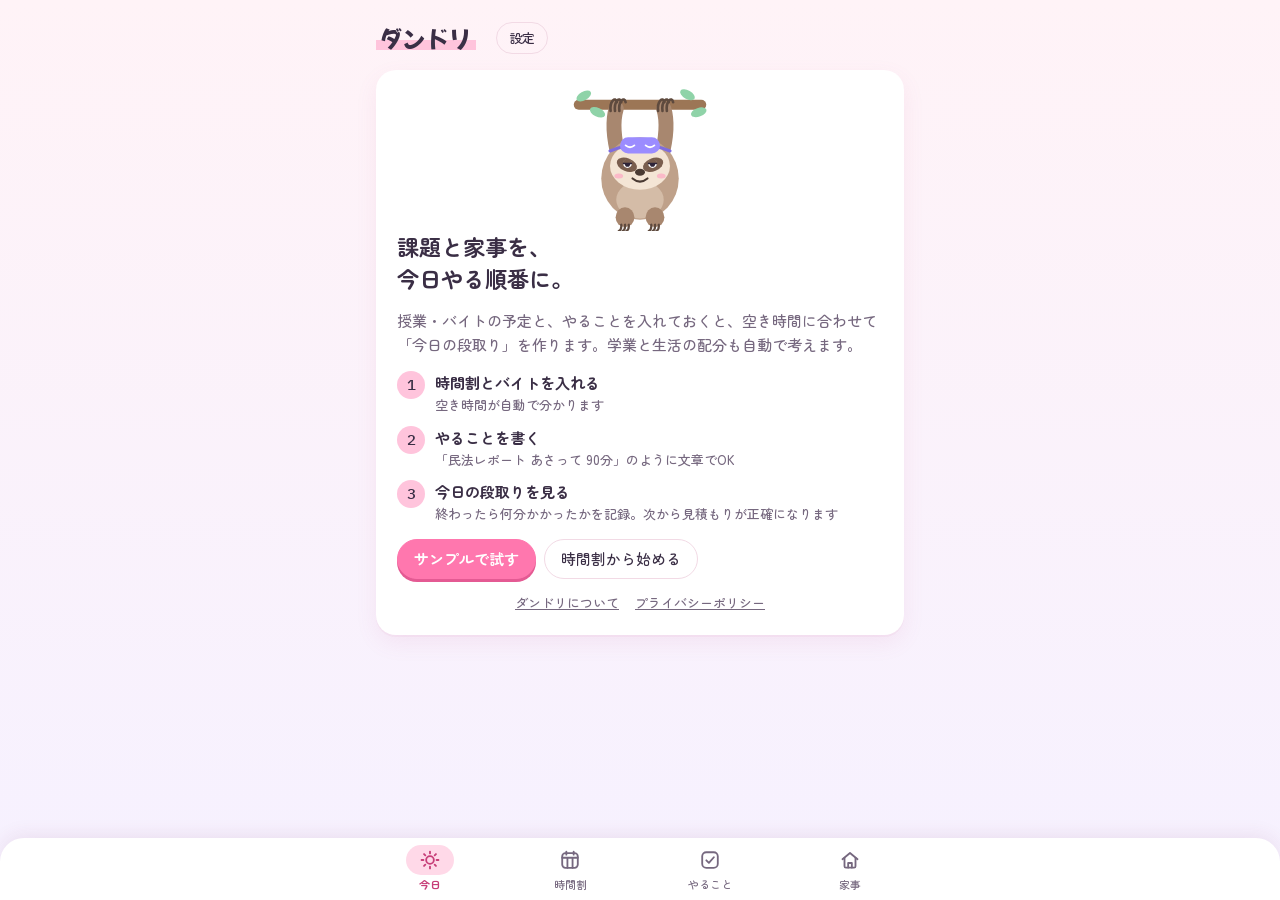
==== commit 4705544f: "Add files via upload" ====
--- a/index.html
+++ b/index.html
@@ -34,13 +34,13 @@
   --other:#E5853F; --other-soft:#FFEDE1;
   --busy:#E9CFDC;
   --marker:#FFC4DC;
-  --warn:#E04375; --warn-soft:#FFE4EC;
+  --warn:#E04375; --warn-soft:#FFE4EC; --sun:#C8561A; --sun-btn:#FF8A3D; --sun-btn-ink:#3A1A05;
   --focus:#7C6CF2;
   --scrim:rgba(40,20,40,.42);
   --edit:#FFF8D6; --edit-line:#E3C445; --edit-ink:#8A6D00;
   --etc:#2F93D8; --etc-soft:#E0F1FF; --gc:#3D6BE0; --gc-soft:#E6ECFF; --band:rgba(124,108,242,.05); --stripe:#FBD6C0;
   --goal:#A06A00; --goal-soft:#FFF1C9;
-  --accent:#FF77AE; --accent-ink:#FFFFFF; --accent-deep:#E45A93; --accent-soft:#FFD9E8; --accent-text:#C73E78;
+  --accent:#FF77AE; --accent-ink:#FFFFFF; --accent-deep:#E45A93; --accent-soft:#FFD9E8; --accent-text:#C73E78; --pin-soft:#FFF0F6;
   --shadow:0 2px 0 rgba(200,90,140,.05),0 8px 22px rgba(200,90,140,.09);
   --bg:linear-gradient(180deg,#FFF3F7 0%,#F6F1FF 100%);
   --font-display:"Mochiy Pop One","Zen Maru Gothic","Hiragino Maru Gothic ProN",sans-serif;
@@ -58,13 +58,13 @@
     --other:#F7B488; --other-soft:#3A2A1F;
     --busy:#4B3F57;
     --marker:#7A3558;
-    --warn:#FF86A8; --warn-soft:#41202E;
+    --warn:#FF86A8; --warn-soft:#41202E; --sun:#FFA066; --sun-btn:#FF8A3D; --sun-btn-ink:#3A1A05;
     --focus:#ADA2FF;
     --scrim:rgba(0,0,0,.6);
     --edit:#28220F; --edit-line:#7A6B22; --edit-ink:#E8CF5A;
     --etc:#86CBF7; --etc-soft:#1B2C3B; --gc:#A3B9FF; --gc-soft:#222B45; --band:rgba(173,162,255,.06); --stripe:#4A3626;
     --goal:#F2C86B; --goal-soft:#3A2F17;
-    --accent:#FF77AE; --accent-ink:#FFFFFF; --accent-deep:#C94A80; --accent-soft:#4A2238; --accent-text:#FF9CC5;
+    --accent:#FF77AE; --accent-ink:#FFFFFF; --accent-deep:#C94A80; --accent-soft:#4A2238; --accent-text:#FF9CC5; --pin-soft:#3A1F2E;
     --shadow:0 1px 0 rgba(0,0,0,.25),0 8px 20px rgba(0,0,0,.28);
     --bg:#18131F;
     color-scheme:dark;
@@ -79,13 +79,13 @@
   --other:#F7B488; --other-soft:#3A2A1F;
   --busy:#4B3F57;
   --marker:#7A3558;
-  --warn:#FF86A8; --warn-soft:#41202E;
+  --warn:#FF86A8; --warn-soft:#41202E; --sun:#FFA066; --sun-btn:#FF8A3D; --sun-btn-ink:#3A1A05;
   --focus:#ADA2FF;
   --scrim:rgba(0,0,0,.6);
   --edit:#28220F; --edit-line:#7A6B22; --edit-ink:#E8CF5A;
   --etc:#86CBF7; --etc-soft:#1B2C3B; --gc:#A3B9FF; --gc-soft:#222B45; --band:rgba(173,162,255,.06); --stripe:#4A3626;
   --goal:#F2C86B; --goal-soft:#3A2F17;
-  --accent:#FF77AE; --accent-ink:#FFFFFF; --accent-deep:#C94A80; --accent-soft:#4A2238; --accent-text:#FF9CC5;
+  --accent:#FF77AE; --accent-ink:#FFFFFF; --accent-deep:#C94A80; --accent-soft:#4A2238; --accent-text:#FF9CC5; --pin-soft:#3A1F2E;
   --shadow:0 1px 0 rgba(0,0,0,.25),0 8px 20px rgba(0,0,0,.28);
   --bg:#18131F;
   color-scheme:dark;
@@ -353,6 +353,30 @@
 .wk-legend .gc-i{background:var(--gc-soft);box-shadow:inset 3px 0 0 var(--gc)}
 .wk-pop .stag.g{background:var(--gc-soft);color:var(--gc)}
 .mc-d .gc{display:block;width:22px;height:4px;border-radius:2px;background:var(--gc)}
+.wk-blk.ev{background:var(--gc-soft);color:var(--gc);border-left:3px solid var(--gc);font-weight:700}
+.wk-blk.pin{background:var(--pin-soft);color:var(--accent-text);border:1.5px dashed var(--accent);border-left:3px solid var(--accent);font-weight:700}
+.wk-blk.pin.done{opacity:.5;text-decoration:line-through}
+.wk-blk .ck{position:absolute;right:2px;bottom:2px;width:14px;height:14px;border-radius:50%;background:var(--accent-text);color:var(--surface);font-size:9px;display:flex;align-items:center;justify-content:center}
+.wk-legend .pin-i{background:var(--pin-soft);box-shadow:inset 3px 0 0 var(--accent);outline:1.5px dashed var(--accent);outline-offset:-1.5px}
+.wk-pop .stag.ev{background:var(--gc-soft);color:var(--gc)}
+.wk-pop .stag.pin{background:var(--pin-soft);color:var(--accent-text)}
+.mc-d .dots{display:flex;gap:3px;height:7px}
+.mc-d .dots i{display:block;width:7px;height:7px;border-radius:50%}
+.mc-d .dots .s{background:var(--other)} .mc-d .dots .e{background:var(--gc)} .mc-d .dots .p{background:var(--accent)}
+.mc-d.past .dots,.mc-d.out .dots{opacity:.45}
+.mc-legend .dt{width:8px;height:8px;border-radius:50%}
+.mrow .end{font-family:var(--font-mono);font-size:11px;color:var(--ink-3);margin-left:4px}
+.tag.pin{background:var(--pin-soft);color:var(--accent-text);font-weight:700}
+.qhint{margin:8px 2px 0;font-size:13px;font-weight:700;line-height:1.5;border-radius:10px;padding:7px 10px;background:var(--gc-soft);color:var(--gc)}
+.qhint.pin{background:var(--pin-soft);color:var(--accent-text);box-shadow:inset 0 0 0 1.5px var(--accent-soft)}
+.qhint b{font-family:var(--font-mono);font-weight:500;white-space:nowrap}
+.kind2{display:grid;grid-template-columns:1fr 1fr;gap:8px}
+.kind2 button{font:inherit;font-size:14px;font-weight:700;border-radius:14px;border:1.5px solid var(--line);background:var(--surface);color:var(--ink-2);padding:10px 6px;line-height:1.35;cursor:pointer}
+.kind2 button small{display:block;font-size:11px;font-weight:500;color:var(--ink-3)}
+.kind2 button[aria-pressed="true"]{border-color:var(--accent);background:var(--pin-soft);color:var(--accent-text);box-shadow:0 0 0 2px var(--accent-soft)}
+.kind2 button.ev[aria-pressed="true"]{border-color:var(--gc);background:var(--gc-soft);color:var(--gc);box-shadow:0 0 0 2px var(--gc-soft)}
+.wk-warn{display:flex;align-items:center;gap:8px}
+.wk-warn b{flex:none;display:flex;align-items:center;justify-content:center;width:18px;height:18px;border-radius:50%;background:var(--warn);color:var(--surface);font-size:12px}
 .gsync{display:flex;align-items:center;justify-content:space-between;gap:8px;font-size:13px;color:var(--ink-2);padding:8px 8px 8px 14px;border:1px dashed var(--line);border-radius:14px;margin:0 0 12px}
 .gcals{display:grid;gap:8px}
 .gbtns{display:flex;gap:8px;flex-wrap:wrap}
@@ -486,6 +510,14 @@
 /* ===== パステルの見た目（カードは枠線なし＋ふんわり影） ===== */
 .morning,.adder,.item,.trow,details.done,.rest,.wk-card,.wk-drow,.callist,.intro{border-color:transparent;box-shadow:var(--shadow)}
 .item.is-next{border:2.5px solid var(--accent)}
+.item.pinned{border:2px dashed var(--accent);background:var(--pin-soft)}
+.item.pinned.ordered{grid-template-columns:3.4em 1fr auto}
+.item.pinned .time{color:var(--accent-text)}
+.yrow{display:grid;grid-template-columns:3.4em 1fr auto;gap:12px;align-items:center;width:100%;padding:9px 12px;border:1.5px dashed var(--line);border-radius:var(--radius);background:transparent;font:inherit;text-align:left;color:var(--ink-2)}
+button.yrow{cursor:pointer}
+.yrow .tm{font-family:var(--font-mono);font-size:12px;line-height:1.35;color:var(--ink-3)}
+.yrow .yt{font-weight:700;font-size:14px;color:var(--ink-2);min-width:0;overflow-wrap:anywhere}
+.yrow .ytag{font-size:11px;font-weight:700;color:var(--gc);background:var(--gc-soft);border-radius:999px;padding:1px 9px}
 .alert{border-radius:16px}
 .check{border-width:2.5px}
 .btn.primary{background:var(--accent);color:var(--accent-ink);border-color:var(--accent);font-weight:700;box-shadow:0 3px 0 var(--accent-deep)}
@@ -519,6 +551,67 @@
 .bubble .mline b.ok{color:var(--life);background:none;padding:0}
 .bubble .mline b.ng{color:var(--accent-text);background:none;padding:0}
 .cond{display:flex;align-items:center;gap:10px;flex-wrap:wrap}
+/* ナマケ先輩のカード（1行） */
+.morning.mini{grid-template-columns:52px minmax(0,1fr) auto;gap:10px;align-items:center;padding:10px 12px 10px 10px}
+.morning.mini .sq{width:52px;height:58px;overflow:hidden}
+.morning.mini .sq svg{width:60px;height:auto;display:block;margin:-3px 0 0 -4px}
+.mtext .mline{margin:0;font-size:15px;font-weight:700;line-height:1.35}
+.mtext .nw{white-space:nowrap}
+.mtext .msub{margin:2px 0 0;font-size:12.5px;color:var(--ink-2);line-height:1.45}
+.mtext b.ok{color:var(--life)} .mtext b.ng{color:var(--accent-text)}
+.condsel{position:relative;display:block}
+.condsel select{appearance:none;-webkit-appearance:none;width:auto;min-height:34px;padding:4px 26px 4px 12px;border-radius:999px;background:var(--sunk);font-size:13px;font-weight:700;color:var(--ink-2);cursor:pointer}
+.condsel::after{content:"▾";position:absolute;right:11px;top:50%;transform:translateY(-50%);font-size:11px;color:var(--ink-2);pointer-events:none}
+/* お知らせを1行にたたんだもの */
+.alert1{display:grid;grid-template-columns:auto minmax(0,1fr) auto;gap:10px;align-items:center;width:100%;text-align:left;border:0;border-radius:10px;background:var(--warn-soft);padding:11px 14px;font:inherit;font-size:14px;color:var(--ink);cursor:pointer}
+.alert1 b{color:var(--warn)}
+.alert1.lv1{background:var(--sunk)} .alert1.lv1 b{color:var(--ink-2)}
+.alert1 span{overflow:hidden;white-space:nowrap;text-overflow:ellipsis;color:var(--ink-2)}
+.alert1 i{font-style:normal;font-weight:700;color:var(--ink-3)}
+.alerts-fold{justify-self:end;font-size:13px;margin-top:-4px}
+.adder.slim{padding:8px}
+/* 朝の「まずは、これだけ」 */
+.first{display:grid;gap:12px;padding:16px 16px 12px;border-radius:var(--radius);background:linear-gradient(160deg, rgba(255,138,61,.20) 0%, rgba(255,138,61,0) 70%), var(--surface);border:2px solid rgba(255,138,61,.55)}
+.fhi{display:flex;justify-content:space-between;align-items:baseline;font-size:13px;color:var(--ink-2)}
+.fhi b{font-family:var(--font-display);font-weight:400;font-size:19px;color:var(--sun)}
+.fdone{font-size:13px;font-weight:700;color:var(--life)}
+.flb{font-size:13px;font-weight:700;color:var(--sun)}
+.ftk{font-size:22px;font-weight:900;line-height:1.35;color:var(--ink);margin-top:2px}
+.fsub{font-size:12.5px;color:var(--ink-2);line-height:1.5;margin-top:4px}
+.fgo{border:0;border-radius:999px;padding:13px;font:inherit;font-weight:900;font-size:16px;color:var(--sun-btn-ink);background:var(--sun-btn);box-shadow:0 4px 0 rgba(160,60,10,.45);cursor:pointer}
+.falts{display:flex;justify-content:center;gap:18px;flex-wrap:wrap}
+.falt{font-size:13px;justify-self:center}
+/* 優先度：左の線の色（赤＝今日やる／黄＝今週中／灰＝余裕あり） */
+.p1{--pc:var(--warn)} .p2{--pc:#E9A23B} .p3{--pc:var(--ink-3)}
+.lvbar{border-left:6px solid var(--pc)!important}
+.trow.lvbar{grid-template-columns:minmax(0,1fr);cursor:pointer}
+.trow.lvbar:active{background:var(--sunk)}
+.trow .meta .one.u,.mtx .why.u{color:var(--warn);font-weight:700}
+.hotx{font-size:12px;font-weight:700;color:var(--warn)}
+.wk2{display:inline-block;font-size:11px;font-weight:700;color:var(--ink-3);border:1px solid var(--line);border-radius:5px;padding:0 5px;margin-left:6px;vertical-align:2px}
+.pgrp{display:flex;align-items:center;gap:8px;font-size:13px;font-weight:700;color:var(--ink-2);margin:6px 2px -2px}
+.pgrp:first-child{margin-top:0}
+.pgrp i{width:10px;height:10px;border-radius:50%;background:var(--pc)}
+.pgrp small{font-size:12px;font-weight:500;color:var(--ink-3)}
+.prio{display:inline-flex;align-items:center;gap:4px;font-size:11px;font-weight:700;color:var(--ink-2);white-space:nowrap}
+.prio i{width:8px;height:8px;border-radius:50%;background:var(--pc)}
+.prio.p1{color:var(--warn)}
+.mtx{font-size:13px;color:var(--ink-2)}
+/* 「くわしい設定 ›」「毎週の課題 ›」のような、押すと開く1行 */
+.more-row{display:flex;justify-content:space-between;align-items:center;gap:10px;width:100%;min-height:46px;padding:11px 14px;border:1px solid var(--line);border-radius:12px;background:var(--surface);font:inherit;font-size:14px;color:var(--ink-2);text-align:left;cursor:pointer}
+.more-row b{color:var(--ink)}
+.more-row .sub{margin-left:10px}
+.more-row .sub.u{color:var(--warn);font-weight:700}
+.more-row + .more-row{margin-top:-4px}
+.wk-dlt{display:flex;align-items:baseline;justify-content:space-between}
+.more-box{display:grid;gap:12px}
+.more-box[hidden]{display:none}
+.sh-title .qm{margin-left:8px;vertical-align:3px}
+.pick{display:grid;gap:8px}
+.pickbtn{display:grid;gap:2px;width:100%;text-align:left;padding:12px 14px;border:1px solid var(--line);border-radius:12px;background:var(--surface);font:inherit;color:var(--ink);cursor:pointer}
+.pickbtn b{font-size:16px}
+.pickbtn span{font-size:13px;color:var(--ink-2)}
+.item .meta .tag + .mtx{margin-left:2px}
 .cond>span{font-size:12px;font-weight:700;color:var(--ink-2)}
 .alert:has(.mini){grid-template-columns:34px 1fr;align-items:center}
 .alert .mini svg{width:40px;height:40px;display:block;margin:-6px -3px}
@@ -609,6 +702,7 @@
 const round5 = m => Math.max(5, Math.round((Number(m) || 0) / 5) * 5);
 const clamp = (x, a, b) => Math.min(b, Math.max(a, x));
 const md = s => { const d = parseYmd(s); return `${d.getMonth()+1}/${d.getDate()}（${WD[d.getDay()]}）`; };
+const mdS = s => { const d = parseYmd(s); return `${d.getMonth()+1}/${d.getDate()}`; };
 const newId = () => Date.now().toString(36) + Math.random().toString(36).slice(2, 7);
 const esc = s => String(s ?? '').replace(/[&<>"']/g, c => ({'&':'&amp;','<':'&lt;','>':'&gt;','"':'&quot;',"'":'&#39;'}[c]));
 
@@ -622,7 +716,7 @@
     settings:{dayStart:'09:00', dayEnd:'23:30', buffer:10, studyRatio:0.75, courseDue:'before', showTimes:false, morningOn:true, morningTime:'07:30'},
     doneDays:{}, best:0,
     backupAt:null, nagUntil:null,
-    weekly:[], shifts:[], places:[], goals:[],
+    weekly:[], shifts:[], places:[], goals:[], events:[],
     cond:{},
     learn:{study:{r:1,n:0}, life:{r:1,n:0}, other:{r:1,n:0}},
     log:[]
@@ -641,13 +735,14 @@
       life:{...b.learn.life, ...((d.learn || {}).life || {})},
       other:{...b.learn.other, ...((d.learn || {}).other || {})}
     },
-    tasks:Array.isArray(d.tasks) ? d.tasks : [],
+    tasks:Array.isArray(d.tasks) ? d.tasks.map(t => { if (t && t.pin && !(/^\d{4}-\d{2}-\d{2}$/.test(t.pin.date) && /^\d{1,2}:\d{2}$/.test(t.pin.start) && /^\d{1,2}:\d{2}$/.test(t.pin.end))) delete t.pin; return t; }) : [],
     routines:Array.isArray(d.routines) ? d.routines : [],
     jobs:Array.isArray(d.jobs) ? d.jobs : [],
     weekly:Array.isArray(d.weekly) ? d.weekly : [],
     shifts:Array.isArray(d.shifts) ? d.shifts : [],
     places:Array.isArray(d.places) ? d.places : [],
     goals:Array.isArray(d.goals) ? d.goals : [],
+    events:Array.isArray(d.events) ? d.events.filter(x => x && typeof x === 'object' && /^\d{4}-\d{2}-\d{2}$/.test(x.date) && /^\d{1,2}:\d{2}$/.test(x.start) && /^\d{1,2}:\d{2}$/.test(x.end)) : [],
     gcal:d.gcal && typeof d.gcal === 'object' && Array.isArray(d.gcal.events) ? d.gcal : undefined,
     periods:Array.isArray(d.periods) && d.periods.length ? d.periods : b.periods,
     timetable:d.timetable && typeof d.timetable === 'object' ? d.timetable : {},
@@ -658,7 +753,7 @@
     best:Number(d.best) || 0
   };
 }
-const hasData = s => !!s && ((s.tasks || []).length > 0 || (s.routines || []).length > 0 || (s.goals || []).length > 0 || Object.keys(s.timetable || {}).length > 0 || (s.jobs || []).length > 0);
+const hasData = s => !!s && ((s.tasks || []).length > 0 || (s.routines || []).length > 0 || (s.goals || []).length > 0 || (s.events || []).length > 0 || Object.keys(s.timetable || {}).length > 0 || (s.jobs || []).length > 0);
 
 let S = defaults();
 const UI = {view:'today', day:'today', filter:'all', sheet:null, ai:true, undo:null, ctl:null, tt:null, ttEdit:false, weekOff:0};
@@ -707,6 +802,9 @@
   S.shifts = (S.shifts || []).filter(x => x && x.date && daysBetween(x.date, today) <= 60);
   S.goals = (S.goals || []).filter(g => g && (!g.doneAt || daysBetween(g.doneAt, today) <= 30));
   if (S.gcal) S.gcal.events = (S.gcal.events || []).filter(x => x && x.date >= addDays(today, -1));
+  S.events = (S.events || []).filter(x => x && x.date && daysBetween(x.date, today) <= 60);
+  // 「この時間にやる」の日が過ぎて終わっていなければ、ふつうのやることに戻す
+  S.tasks.forEach(t => { if (t.pin && !t.done && t.pin.date < today) delete t.pin; });
 }
 async function boot(){
   render();
@@ -767,6 +865,8 @@
   }
   S.jobs.filter(j => j.wd === wd).forEach(j => out.push({s:toMin(j.start), e:toMin(j.end), label:j.label || 'バイト'}));
   shiftsOn(date).forEach(x => out.push({s:toMin(x.start), e:toMin(x.end), label:x.place || 'バイト'}));
+  eventsOn(date).forEach(x => out.push({s:toMin(x.start), e:toMin(x.end), label:x.title}));
+  if (!own) pinsOn(date).forEach(t => out.push({s:toMin(t.pin.start), e:toMin(t.pin.end), label:t.title, pin:true}));
   if (!own) gcalOn(date).forEach(x => { if (!x.allDay && !x.free) out.push({s:toMin(x.start), e:toMin(x.end), label:x.title}); });
   return out.sort((a, b) => a.s - b.s);
 }
@@ -776,7 +876,7 @@
   if (fromMin != null) ws = Math.max(ws, Math.ceil(fromMin / 5) * 5);
   if (we <= ws) return [];
   const buf = Number(st.buffer) || 0;
-  const busy = busyFor(date).map(b => ({s:b.s - buf, e:b.e + buf}));
+  const busy = busyFor(date).map(b => ({s:b.s - (b.pin ? 0 : buf), e:b.e + (b.pin ? 0 : buf)})).sort((a, b) => a.s - b.s);
   const free = []; let cur = ws;
   for (const b of busy){
     if (b.e <= cur) continue;
@@ -840,6 +940,63 @@
   for (const x of S.shifts || []){ const k = `${x.start}-${x.end}`; cnt[k] = (cnt[k] || 0) + 1; }
   const ks = Object.keys(cnt).sort((a, b) => cnt[b] - cnt[a]).slice(0, 3);
   return ks.length ? ks : ['18:00-22:00', '10:00-15:00'];
+}
+/* ---------- 予定（日付と時刻の決まった用事）と「この時間にやる」（時刻を決めたやること） ---------- */
+const eventsOn = date => (S.events || []).filter(x => x.date === date).sort((a, b) => toMin(a.start) - toMin(b.start));
+const pinsOn = date => S.tasks.filter(t => !t.done && t.pin && t.pin.date === date).sort((a, b) => toMin(a.pin.start) - toMin(b.pin.start));
+// 時間割・カレンダーに出す分（終わったものも、その日のぶんは出す）
+const pinsShown = date => S.tasks.filter(t => t.pin && t.pin.date === date && (t.done || date >= todayStr())).sort((a, b) => toMin(a.pin.start) - toMin(b.pin.start));
+const dayWord = d => d === todayStr() ? '今日' : d === addDays(todayStr(), 1) ? 'あした' : md(d);
+const inHHMM = m => m >= 1440 ? '23:59' : `${pad(Math.floor(m / 60))}:${pad(m % 60)}`;
+const nextHour = () => clamp(Math.floor(nowMin() / 60) + 1, 8, 22) * 60;
+// やることらしい言葉（なければ「予定」として入れる）
+const DO_RE = /レポート|課題|宿題|予習|復習|勉強|演習|レジュメ|準備|作成|作る|書く|読む|読書|単語|問題集|過去問|洗濯|掃除|片付|料理|自炊|作り置き|洗い物|アイロン|整理|調べ|まとめ|練習|提出物|エントリーシート|\bES\b/i;
+const TP = '(午前|午後|朝|夜)?\\s*(\\d{1,2})((?:[:：](\\d{2}))|時(?!間)(?:\\s*(\\d{1,2})\\s*分|(半))?)?';
+const RANGE_RE = new RegExp(TP + '\\s*(?:-|~|〜|ー|−|–|から)\\s*' + TP + '(?!\\d|\\s*時間|\\s*分)(?:\\s*まで)?', 'g');
+const DUR_RE = new RegExp(TP + '\\s*から\\s*(?:(\\d+(?:\\.\\d+)?)\\s*時間(?:\\s*(\\d{1,2})\\s*分)?|(\\d{1,3})\\s*分)', 'g');
+function tpMin(pre, h, mc, mb, han, pm){
+  let H = Number(h); const M = mc != null ? Number(mc) : mb != null ? Number(mb) : han ? 30 : 0;
+  if (!(H >= 0 && H <= 24) || M > 59) return null;
+  if ((pre === '午後' || pre === '夜' || (!pre && pm)) && H < 12) H += 12;
+  return H * 60 + M;
+}
+// 文の中から「13時-15時」「13:00〜14:30」「13時から2時間」などを探す
+function findTimeRange(s){
+  for (const m of s.matchAll(DUR_RE)){
+    if (!m[3]) continue; // 「13から2時間」のように「時」も「:」もないものは使わない
+    const pm = !m[1] && Number(m[2]) >= 1 && Number(m[2]) <= 5;
+    const a = tpMin(m[1], m[2], m[4], m[5], m[6], pm);
+    const len = m[9] ? Number(m[9]) : Math.round(parseFloat(m[7]) * 60) + (m[8] ? Number(m[8]) : 0);
+    if (a == null || a >= 1440 || len < 5 || a + len > 1440) continue;
+    return {i:m.index, len:m[0].length, s:a, e:a + len};
+  }
+  for (const m of s.matchAll(RANGE_RE)){
+    if (!m[3] && !m[9]) continue; // 「2-3人」など、どちらにも「時」も「:」もないもの
+    const pm = !m[1] && Number(m[2]) >= 1 && Number(m[2]) <= 5;
+    const a = tpMin(m[1], m[2], m[4], m[5], m[6], pm);
+    let b = tpMin(m[7] || (m[1] === '午後' || m[1] === '夜' ? '午後' : ''), m[8], m[10], m[11], m[12], pm);
+    if (a == null || b == null) continue;
+    if (b <= a && b < 720) b += 720;
+    if (!(a < b && a < 1440 && b <= 1440)) continue;
+    return {i:m.index, len:m[0].length, s:a, e:b};
+  }
+  return null;
+}
+// 1行の入力に時刻の範囲があれば、「予定」か「この時間にやる」として読む
+function timedParse(line){
+  const n = String(line || '').normalize('NFKC').trim(); if (!n || /\n/.test(n)) return null;
+  const tr = findTimeRange(n); if (!tr) return null;
+  const rest = (n.slice(0, tr.i) + ' ' + n.slice(tr.i + tr.len)).trim();
+  const hasDue = /まで|締め?切|〆|提出期限/.test(rest);
+  const row = rest ? localParse(rest) : null;
+  const title = row ? row.title.replace(/^(?:に|で|は|を)\s*/, '') : '';
+  const today = todayStr();
+  // 日付が書いてあればその日。なければ今日（今日のその時間がもう過ぎていれば、あした）
+  const userDate = row && row.deadline && !row.note && !hasDue ? row.deadline : '';
+  const date = userDate || (tr.e <= nowMin() ? addDays(today, 1) : today);
+  const deadline = row && row.deadline && !userDate ? row.deadline : '';
+  return {title, date, start:inHHMM(tr.s), end:inHHMM(tr.e), kind:DO_RE.test(title) ? 'pin' : 'ev',
+    deadline, deadline0:deadline, dueTime:deadline && row.dueTime ? row.dueTime : null, course:row && row.course || null, cat:row ? row.cat : 'other', imp:row ? row.imp : 2};
 }
 /* ---------- Googleカレンダーの予定（読むだけ。Web版で読み込んで、この端末に保存） ---------- */
 const gcalCalOn = id => { const c = S.gcal && (S.gcal.cals || []).find(x => x.id === id); return !c || c.on !== false; };
@@ -992,6 +1149,8 @@
   S.jobs.filter(j => j.wd === wd).forEach(j => { if (toMin(j.start) < e && toMin(j.end) > s) out.push(`${j.label || JOB_KIND[jobKind(j)]}（${j.start}〜${j.end}）`); });
   shiftsOn(date).forEach(x => { if (x.id !== skipId && toMin(x.start) < e && toMin(x.end) > s) out.push(`${x.place}のシフト（${x.start}〜${x.end}）`); });
   gcalOn(date).forEach(x => { if (!x.allDay && !x.free && toMin(x.start) < e && toMin(x.end) > s) out.push(`${x.title}（Google・${x.start}〜${x.end}）`); });
+  eventsOn(date).forEach(x => { if (x.id !== skipId && toMin(x.start) < e && toMin(x.end) > s) out.push(`${x.title}（予定・${x.start}〜${x.end}）`); });
+  pinsOn(date).forEach(t => { if (t.id !== skipId && toMin(t.pin.start) < e && toMin(t.pin.end) > s) out.push(`${t.title}（この時間にやる・${t.pin.start}〜${t.pin.end}）`); });
   return out;
 }
 function keepShiftInputs(){
@@ -1014,7 +1173,7 @@
 /* ---------- 毎週の予定の種類（バイト／サークル／その他） ---------- */
 const JOB_KIND = {job:'バイト', cir:'サークル', etc:'その他'};
 const jobKind = j => JOB_KIND[j.kind] ? j.kind : (/サークル|部活/.test(j.label || '') ? 'cir' : (!j.label || /バイト/.test(j.label)) ? 'job' : 'etc');
-/* ---------- 毎週の課題：授業が終わったら、次の授業までの課題を自動で入れる ---------- */
+/* ---------- 毎週の課題：授業が終わったら（授業なしなら前の締切が過ぎたら）、次の分を自動で入れる ---------- */
 function courseSlots(course){
   const out = [];
   for (const [k, v] of Object.entries(S.timetable)){
@@ -1027,6 +1186,28 @@
 }
 // 「週1回」にしたときは、その週の最初のコマだけを数える
 const weeklySlots = w => { const s = courseSlots(w.course); return w.per === 'week' ? s.slice(0, 1) : s; };
+// 締切の決め方：'class'＝次の授業まで／'fixed'＝毎週決まった曜日・時刻（授業なしは必ず fixed）
+const wDue = w => w.course && w.due !== 'fixed' ? 'class' : 'fixed';
+const wDueWd = w => Number.isInteger(w.dueWd) && w.dueWd >= 0 && w.dueWd <= 6 ? w.dueWd : 0;
+const wDueTime = w => /^\d{2}:\d{2}$/.test(w.dueTime || '') ? w.dueTime : '23:59';
+const wRule = w => `毎週${WD[wDueWd(w)]}曜 ${wDueTime(w)}`;
+// fromDate の fromMin より後で、いちばん近い「決まった曜日・時刻」
+function nextFixedDue(w, fromDate, fromMin){
+  const wd = wDueWd(w), tm = wDueTime(w);
+  for (let i = 0; i <= 7; i++){
+    const ds = addDays(fromDate, i);
+    if (parseYmd(ds).getDay() !== wd || (i === 0 && toMin(tm) <= fromMin)) continue;
+    return {date:ds, start:tm};
+  }
+  return null;
+}
+// いま出ている回。授業ありは直前に終わった授業、授業なしは次の締切
+function currentOcc(w, today, now){
+  if (w.course) return lastEndedClass(w, today, now);
+  const f = nextFixedDue(w, today, now);
+  return f ? {date:f.date, end:f.start, key:`d:${f.date}`} : null;
+}
+const sameTitle = (a, b) => { const n = x => String(x || '').normalize('NFKC').replace(/\s+/g, ''); return !!n(b) && n(a).startsWith(n(b)); };
 function lastEndedClass(w, today, now){
   const slots = weeklySlots(w);
   for (let i = 0; i <= 7 && slots.length; i++){
@@ -1046,6 +1227,10 @@
   return null;
 }
 function weeklyDue(w, occ){
+  if (wDue(w) === 'fixed'){
+    const f = w.course ? nextFixedDue(w, occ.date, toMin(occ.end)) : {date:occ.date, start:occ.end};
+    return f ? {deadline:f.date, dueTime:f.start, next:f, fixed:true} : null;
+  }
   let nc = null;
   if (w.per === 'week'){
     const s = weeklySlots(w)[0];
@@ -1055,12 +1240,24 @@
   if (S.settings.courseDue === 'daybefore' && addDays(nc.date, -1) > occ.date) return {deadline:addDays(nc.date, -1), dueTime:null, next:nc};
   return {deadline:nc.date, dueTime:nc.start, next:nc};
 }
+// 毎週の課題のシートの入力を読む（なかった欄は base の値を使う）
+function readWeeklyForm(fd, base){
+  base = base || {};
+  const course = String(fd.get('wk-course') || '');
+  const due = !course || fd.get('wk-due') === 'fixed' ? 'fixed' : 'class';
+  const dwd = Number(fd.get('wk-dwd')), dt = String(fd.get('wk-dtime') || '');
+  return {course, title:String(fd.get('wk-title') || '').trim().slice(0, 40), min:clamp(round5(fd.get('wk-min')), 5, 600), imp:clamp(Number(fd.get('wk-imp')) || 2, 1, 3),
+    per:fd.has('wk-per') ? (fd.get('wk-per') === 'week' ? 'week' : 'class') : base.per === 'week' ? 'week' : 'class',
+    on:fd.get('wk-on') === 'on', now:fd.has('wk-hasnow') ? fd.get('wk-now') === 'on' : base.now !== false, due,
+    dueWd:fd.has('wk-dwd') && Number.isInteger(dwd) ? clamp(dwd, 0, 6) : wDueWd(base),
+    dueTime:/^\d{2}:\d{2}$/.test(dt) ? dt : wDueTime(base)};
+}
 function runWeekly(){
   const today = todayStr(), now = nowMin(), made = [];
   let changed = false;
   for (const w of S.weekly || []){
-    if (!w.on || !courseNames().includes(w.course)) continue;
-    const occ = lastEndedClass(w, today, now);
+    if (!w.on || (w.course && !courseNames().includes(w.course))) continue;
+    const occ = currentOcc(w, today, now);
     if (!occ || w.lastKey === occ.key) continue;
     w.lastKey = occ.key; changed = true;
     if (S.tasks.some(t => t.weekly === w.id && t.occ === occ.key)) continue;
@@ -1068,21 +1265,35 @@
     // 授業中などで、締切がもう過ぎているときは入れない
     if (due.deadline < today || (due.deadline === today && due.dueTime && toMin(due.dueTime) <= now)) continue;
     // 同じ授業で同じころが締切のやることを自分で入れてあれば、それを今回の分として扱う
-    const same = S.tasks.find(t => !t.done && !t.weekly && t.course === w.course && t.deadline && t.deadline <= due.next.date && t.deadline >= addDays(due.next.date, -1));
+    const same = S.tasks.find(t => !t.done && !t.weekly && (w.course ? t.course === w.course : sameTitle(t.title, w.title)) && t.deadline && t.deadline <= due.next.date && t.deadline >= addDays(due.next.date, -1));
     if (same){ same.weekly = w.id; same.occ = occ.key; continue; }
-    const d = parseYmd(occ.date);
-    const t = makeTask({title:`${w.title}（${d.getMonth()+1}/${d.getDate()}の回）`, cat:'study', deadline:due.deadline, dueTime:due.dueTime, course:w.course, min:w.min, imp:w.imp});
+    const d = parseYmd(w.course ? occ.date : due.deadline);
+    const t = makeTask({title:`${w.title}（${d.getMonth()+1}/${d.getDate()}${w.course ? 'の回' : '締切'}）`, cat:'study', deadline:due.deadline, dueTime:due.dueTime, course:w.course || null, min:w.min, imp:w.imp});
     t.weekly = w.id; t.occ = occ.key;
+    if (due.fixed) t.dueFixed = true;
     S.tasks.push(t); made.push(t);
   }
   return {made, changed};
 }
-function weeklyStatus(w){
-  if (!courseNames().includes(w.course)) return '時間割にこの授業がありません';
+function weeklyStatus(w, short){
+  if (w.course && !courseNames().includes(w.course)) return '時間割にこの授業がありません';
   if (!w.on) return 'お休み中（自動では追加しません）';
+  if (!w.course){
+    const cur = nextFixedDue(w, todayStr(), nowMin()); if (!cur) return '';
+    const nx = nextFixedDue(w, cur.date, toMin(cur.start));
+    if (short) return `締切 ${wRule(w)}`;
+    return w.lastKey === `d:${cur.date}` ? `締切（${md(cur.date)} ${cur.start}）が過ぎたら、次の分（締切 ${md(nx.date)} ${nx.start}）を追加` : `締切 ${md(cur.date)} ${cur.start}の分を追加`;
+  }
   const o = nextWeeklyClass(w); if (!o) return '';
   const due = weeklyDue(w, o);
+  if (short) return `${mdS(o.date)}に追加${due ? ` → 締切 ${mdS(due.deadline)}` : ''}`;
   return `次は${md(o.date)} ${o.end}に追加${due ? `（締切 ${md(due.deadline)}${due.dueTime ? ' ' + due.dueTime : ''}）` : ''}`;
+}
+// シートで見せる「こう入ります」の一文
+function weeklyPreview(v){
+  if (v.course) return weeklyStatus({...v, on:true, lastKey:null});
+  const cur = nextFixedDue(v, todayStr(), nowMin()); if (!cur) return '';
+  return `次の締切は ${md(cur.date)} ${cur.start}。締切が過ぎると、次の週の分が入ります`;
 }
 function toastWeekly(made){
   if (!made.length) return;
@@ -1094,7 +1305,9 @@
   if (wk.changed){ commit(); toastWeekly(wk.made); }
   return wk.changed;
 }
-const dueText = t => t.deadline ? `${md(t.deadline)}${t.dueTime ? ` ${t.dueTime}${t.course ? `（${t.course}の前）` : ''}` : ''}` : '締切なし';
+// 締切の時刻が「授業の始まり」のときだけ true（毎週日曜23:59 のような決まった締切は false）
+const atClass = t => !!(t && t.course && t.dueTime && !t.dueFixed);
+const dueText = t => t.deadline ? `${md(t.deadline)}${t.dueTime ? ` ${t.dueTime}${atClass(t) ? `（${t.course}の前）` : ''}` : ''}` : '締切なし';
 
 /* ---------- 優先度の計算 ---------- */
 const ratio = cat => clamp((S.learn[cat] || {r:1}).r || 1, 0.5, 2.5);
@@ -1108,8 +1321,8 @@
 function taskWhy(d, t){
   if (d === null) return '締切なし';
   if (d < 0) return `締切を${-d}日過ぎています`;
-  if (d === 0) return t && t.dueTime ? `今日${t.dueTime}の授業まで` : '締切は今日';
-  if (d === 1) return t && t.dueTime ? `あした${t.dueTime}の授業まで` : '締切はあした';
+  if (d === 0) return t && t.dueTime ? `今日${t.dueTime}${atClass(t) ? 'の授業' : ''}まで` : '締切は今日';
+  if (d === 1) return t && t.dueTime ? `あした${t.dueTime}${atClass(t) ? 'の授業' : ''}まで` : '締切はあした';
   return `あと${d}日`;
 }
 function routineDue(r, date){
@@ -1198,11 +1411,19 @@
 ];
 const gradeOf = s => GRADES.find(x => s >= x.min).g;
 const gradeTag = (s, big) => { const g = gradeOf(s); return `<span class="grade g-${g}${big ? ' big' : ''}" title="優先度 ${g}">${g}</span>`; };
+// 見せるときは3つにまとめる（点数の計算は GRADES と同じ）。左の色の線と「今日やる」などの言葉で表す
+const PRIO = [
+  {lv:1, min:8, name:'今日やる', sub:'今日のうちに', desc:'締切が今日か、過ぎている。時間がかかるものは早めにここに入ります'},
+  {lv:2, min:1.8, name:'今週中', sub:'あした〜今週', desc:'あしたから今週のうちに'},
+  {lv:3, min:-Infinity, name:'余裕あり', sub:'来週以降でOK', desc:'締切が来週以降、または締切のないもの'}];
+const prioOf = s => PRIO.find(x => s >= x.min);
+const prioTag = s => { const p = prioOf(s); return `<span class="prio p${p.lv}" title="優先度：${p.name}"><i aria-hidden="true"></i>${p.name}</span>`; };
 
 function itemsFor(date){
   const items = [];
   for (const t of S.tasks){
     if (t.done || (t.snooze && t.snooze > date)) continue;
+    if (t.pin && t.pin.date >= date) continue; // 時間を決めた日は別に置く。その日より前は入れない
     const d = t.deadline ? daysBetween(date, t.deadline) : null;
     items.push({kind:'task', ref:t, id:t.id, title:t.title, cat:t.cat, min:effMin(t), score:taskScore(t, d), why:taskWhy(d, t)});
   }
@@ -1263,7 +1484,12 @@
     }
     if (slot){ c.s = slot.cur; c.e = slot.cur + c.min; slot.cur = c.e; c.placed = true; }
   }
-  const plan = chosen.filter(c => c.placed).sort((a, b) => a.s - b.s);
+  // 「この時間にやる」は、空き時間の計算から外してあるので、決めた時間にそのまま置く
+  const fixed = pinsOn(date).map(t => {
+    const d = t.deadline ? daysBetween(date, t.deadline) : null, s = toMin(t.pin.start), e = toMin(t.pin.end);
+    return {kind:'task', ref:t, id:t.id, title:t.title, cat:t.cat, min:e - s, score:taskScore(t, d), why:taskWhy(d, t), pinned:true, s, e, placed:true};
+  });
+  const plan = chosen.filter(c => c.placed).concat(fixed).sort((a, b) => a.s - b.s);
   const inPlan = new Set(plan.map(p => p.id));
   const overflow = items.filter(i => !inPlan.has(i.id));
   return {free, freeTotal, cap, plan, overflow};
@@ -1284,6 +1510,7 @@
   for (const t of ts){
     const d = daysBetween(today, t.deadline);
     if (d < 0){ risky.add(t.id); continue; }
+    if (t.pin && t.pin.date >= today && t.pin.date <= t.deadline) continue;
     work += effMin(t);
     let capSum = 0;
     for (let i = 0; i <= Math.min(30, d); i++){
@@ -1351,6 +1578,7 @@
 function recordDone(kind, id, act, how, amount){
   const today = todayStr();
   UI.undo = JSON.stringify(S);
+  if (S.firstRun && S.firstRun.id === id) S.firstRun = null;
   act = clamp(Math.round(Number(act) || 0), 1, 600);
   const firstToday = !((S.doneDays || {})[today] > 0);
   let msg, goalDone = '', gLeft = 0;
@@ -1469,10 +1697,28 @@
   const arr = Array.isArray(out) ? out : (out && Array.isArray(out.tasks)) ? out.tasks : out ? [out] : [];
   return arr.map(normRow).filter(Boolean).slice(0, 10);
 }
+function updateQuickHint(){
+  const el = document.getElementById('quick-hint'), i = document.getElementById('quick-in'); if (!el || !i) return;
+  const tp = timedParse(i.value);
+  if (!tp){ el.hidden = true; el.textContent = ''; return; }
+  el.className = 'qhint' + (tp.kind === 'pin' ? ' pin' : '');
+  el.innerHTML = `→ ${tp.kind === 'pin' ? '「この時間にやる」で入ります' : '予定として入ります'}　<b>${esc(dayWord(tp.date))} ${esc(tp.start)}〜${esc(tp.end)}</b>`;
+  el.hidden = false;
+}
+function openTimed(o){ openSheet({type:'timed', mode:'new', kind:'ev', title:'', deadline:'', ...o}); }
+function openEvNew(d){
+  const today = todayStr(), mon = addDays(mondayOf(today), 7 * (UI.weekOff || 0));
+  const date = /^\d{4}-\d{2}-\d{2}$/.test(d || '') ? d : (UI.view === 'week' && mon > today ? mon : today);
+  const st = nextHour();
+  openTimed({kind:'ev', date, start:inHHMM(st), end:inHHMM(Math.min(1440, st + 60))});
+}
 async function quickAdd(form){
   const input = form.querySelector('#quick-in');
   const q = (input && input.value || '').trim();
   if (!q) { input && input.focus(); return; }
+  // 時刻の範囲が書いてあれば、「この時間にやる」か「予定」を選ぶ画面へ
+  const tp = timedParse(q);
+  if (tp){ input.value = ''; updateQuickHint(); openTimed(tp); return; }
   let rows = null, via = 'local', note = '';
   if (sampleFn && UI.ai){
     const ctl = new AbortController(); UI.ctl = ctl;
@@ -1533,11 +1779,12 @@
   const keep = qi ? {v:qi.value, f:document.activeElement === qi} : null;
   app.innerHTML = header() + view();
   if (keep){ const n = document.getElementById('quick-in'); if (n){ n.value = keep.v; if (keep.f) n.focus(); } }
+  updateQuickHint();
   document.querySelectorAll('.tabs button').forEach(b => { if (b.dataset.v === UI.view) b.setAttribute('aria-current', 'page'); else b.removeAttribute('aria-current'); });
 }
 function header(){
   const chip = {loading:'準備中', cloud:'クラウドに保存', local:'この端末に保存'}[store.mode];
-  return `<header class="top"><span class="logo">ダンドリ</span><span class="sync ${store.mode}">${chip}</span><button class="btn ghost small" type="button" data-act="settings">設定</button></header>`
+  return `<header class="top"><span class="logo">ダンドリ</span>${store.mode === 'loading' ? `<span class="sync ${store.mode}">${chip}</span>` : '<span></span>'}<button class="btn ghost small" type="button" data-act="settings">設定</button></header>`
     + (S.sample ? `<div class="samplebar"><span>サンプルデータを表示しています</span><button class="btn small" type="button" data-act="clear-sample">消して自分の予定を入れる</button></div>` : '')
     + inAppBar() + a2hsBar();
 }
@@ -1643,33 +1890,65 @@
   return `<svg viewBox="${vb}" xmlns="http://www.w3.org/2000/svg" aria-hidden="true" focusable="false">${g}</svg>`;
 }
 
-/* 朝の「3秒チェック」：ナマケ先輩が、今日やる量をひとことで言う */
+/* 朝の「3秒チェック」：ナマケ先輩が、今日やる量をひとことで言う（1行のカード。調子もここで選ぶ） */
 function senpaiCard(P, date, isToday, total){
-  const h = new Date().getHours(), cond = condOf(date);
+  const cond = condOf(date), day = isToday ? '今日' : 'あした';
   const doneToday = (S.doneDays || {})[todayStr()] || 0;
-  let face = 'normal', greet, line;
-  if (isToday){
-    greet = h < 4 ? 'まだ起きてるの？' : h < 11 ? 'おはよ。' : h < 17 ? 'おつかれ。' : 'こんばんは。';
-    if (P.plan.length && !P.overflow.length) line = `今日は <b>${P.plan.length}件・${dur(total)}</b>。<br>空き時間に<b class="ok">収まる</b>から、さっさと終わらせて昼寝しよ。`;
-    else if (P.plan.length){ line = `時間が足りないから、<b>${P.plan.length}件</b>に<b class="ng">しぼった</b>。<br>残り${P.overflow.length}件は、あしたでいいよ。`; }
-    else if (P.overflow.length || P.freeTotal < 15) line = '今日はもう空き時間がないね。<br>あしたの段取りだけ見とこ。';
-    else if (doneToday){ face = 'sleep'; greet = 'おつかれ。'; line = '今日のぶんは<b>ぜんぶ終わり</b>。<br>えらい。じゃ、おやすみ。'; }
-    else { face = 'sleep'; line = '今日はゆったりの日。<br>休むのも段取りのうち。'; }
-  } else {
-    greet = 'あしたの話。';
-    line = P.plan.length ? `あしたは <b>${P.plan.length}件・${dur(total)}</b>。${P.overflow.length ? `<br>入りきらない${P.overflow.length}件は、あさって以降に回すね。` : '<br>先に見ておくと、気がラク。'}` : 'あしたは、やることなし。<br>…最高。';
-    if (!P.plan.length) face = 'sleep';
-  }
-  const st = streakInfo();
-  const sline = st.n === 0 ? '1つ終わらせるとスタート' : st.todayDone ? `今日も進めた。ベストは${st.best}日` : `今日1つ終わらせると${st.n + 1}日目`;
-  return `<section class="morning" aria-label="${isToday ? '今日のまとめ' : 'あしたのまとめ'}">
-    <div class="sq-row"><div class="sq">${senpai(face, 'card')}</div><div class="bubble"><p class="greet">${greet}</p><p class="mline">${line}</p></div></div>
-    <div class="cond"><span>${isToday ? '今日' : 'あした'}の調子</span><div class="seg" role="group" aria-label="コンディション">${Object.keys(COND).map(k => segBtn('cond', k, COND[k].label, k === cond, `data-date="${date}"`)).join('')}</div></div>
-    ${isToday ? `<div class="streak">
-      <div class="snum"><b>${st.n}</b><span>日</span></div>
-      <div class="stext"><span class="slabel">やった記録</span><span>${sline}</span></div>
-    </div>` : ''}
+  let face = 'normal', main, sub;
+  if (P.plan.length && !P.overflow.length){ main = `${day}は <span class="nw">${P.plan.length}件・${dur(total)}</span>`; sub = '空き時間に<b class="ok">収まる</b>'; }
+  else if (P.plan.length){ main = `${day}は <b class="ng">${P.plan.length}件にしぼった</b>`; sub = `残り${P.overflow.length}件は${isToday ? 'あした' : 'あさって'}以降に回すね`; }
+  else if (isToday && (P.overflow.length || P.freeTotal < 15)){ main = '今日はもう空き時間なし'; sub = 'あしたの段取りだけ見とこ'; }
+  else if (isToday && doneToday){ face = 'sleep'; main = '今日のぶんは<b class="ok">ぜんぶ終わり</b>'; sub = 'えらい。じゃ、おやすみ'; }
+  else if (isToday){ face = 'sleep'; main = '今日はゆったりの日'; sub = '休むのも段取りのうち'; }
+  else { face = 'sleep'; main = 'あしたは、やることなし'; sub = '…最高'; }
+  if (isToday){ const st = streakInfo(); sub += `・記録 ${st.n}日`; }
+  return `<section class="morning mini" aria-label="${day}のまとめ">
+    <div class="sq">${senpai(face, 'card')}</div>
+    <div class="mtext"><p class="mline">${main}</p><p class="msub">${sub}</p></div>
+    <label class="condsel"><span class="sr">${day}の調子</span><select data-cond="${date}">${Object.keys(COND).map(k => `<option value="${k}" ${k === cond ? 'selected' : ''}>${COND[k].label}</option>`).join('')}</select></label>
   </section>`;
+}
+/* 朝の「まずは、これだけ」：起きたら、今やることを1つだけ決めて出す（4時〜11時） */
+const FIRST_FROM = 4 * 60, FIRST_TO = 11 * 60, FIRST_CHUNK = 20;
+function firstPick(P, today){
+  const skip = S.firstSkip && S.firstSkip.d === today ? S.firstSkip.ids : [];
+  return P.plan.filter(p => !p.ev && !p.pinned && p.id && !skip.includes(p.id)).sort((a, b) => b.score - a.score)[0] || null;
+}
+function firstChunk(p){
+  if (p.kind === 'task'){ const total = effMin(p.ref); const n = total > FIRST_CHUNK + 5 ? FIRST_CHUNK : total; return {n, total, split:n < total}; }
+  return {n:p.min, total:p.min, split:false};
+}
+function firstCard(P, isToday){
+  const today = todayStr(), now = nowMin();
+  if (!isToday || now < FIRST_FROM || now >= FIRST_TO || S.firstOff === today) return '';
+  const run = S.firstRun && S.firstRun.d === today ? S.firstRun : null;
+  if (run){
+    const list = run.kind === 'routine' ? S.routines : run.kind === 'goal' ? (S.goals || []) : S.tasks, x = list.find(y => y.id === run.id);
+    if (x) return `<section class="first" aria-label="いまやっていること"><div class="fhi"><b>やってる途中</b><span class="mono">${clock(run.start)}〜${clock(run.end)}</span></div>
+      <div><div class="flb">いまは、これだけ</div><div class="ftk">${esc(run.title)}</div></div>
+      <button type="button" class="fgo" data-act="done" data-kind="${run.kind}" data-id="${run.id}" data-min="${run.min}"${run.q ? ` data-q="${run.q}"` : ''}>できた（記録する）</button>
+      <button type="button" class="link falt" data-act="first-stop">やめる</button></section>`;
+  }
+  const p = firstPick(P, today);
+  const doneN = (S.doneDays || {})[today] || 0, last = doneN ? S.log.filter(l => l.d === today).slice(-1)[0] : null;
+  if (!p) return doneN ? '' : '';
+  const c = firstChunk(p), title = c.split ? `${p.title}を${c.n}分` : /）$/.test(p.title) ? `${p.title} ${dur(c.n)}` : `${p.title}（${dur(c.n)}）`;
+  const sub = `${esc(p.why)}${c.split ? `。全部で${dur(c.total)}のうち、最初の${c.n}分だけ` : ''}`;
+  return `<section class="first" aria-label="今朝やること">
+    ${last ? `<div class="fdone">✓ ${esc(last.title)} できた</div>` : `<div class="fhi"><b>おはよ。</b><span class="mono">${clock(now)}</span></div>`}
+    <div><div class="flb">${last ? '次は、これだけ' : 'まずは、これだけ'}</div><div class="ftk">${esc(title)}</div><div class="fsub">${sub}</div></div>
+    <button type="button" class="fgo" data-act="first-start" data-kind="${p.kind}" data-id="${p.id}" data-min="${c.n}" data-title="${esc(title)}"${p.kind === 'goal' && p.q ? ` data-q="${p.q}"` : ''}>始める（${dur(c.n)}）</button>
+    <div class="falts"><button type="button" class="link falt" data-act="first-skip" data-id="${p.id}">今はむり。別のにする</button>${last ? '<button type="button" class="link falt" data-act="first-off">今日はここまで</button>' : ''}</div>
+  </section>`;
+}
+/* お知らせ：2件以上あるときは「要注意 N件 ›」の1行にたたむ（押すと開く） */
+function alertsHTML(al){
+  if (!al.length) return '';
+  const full = `<section class="alerts" aria-label="要注意">${al.map(a => `<div class="alert lv${a.lv}">${a.lv >= 2 ? `<span class="mini" role="img" aria-label="${a.label}">${senpai('panic', 'head')}</span>` : `<b>${a.label}</b>`}<span>${a.html}</span></div>`).join('')}</section>`;
+  if (al.length < 2) return full;
+  if (UI.alertsOpen) return full + '<button type="button" class="link alerts-fold" data-act="alerts-toggle" aria-expanded="true">たたむ</button>';
+  const hot = al.some(a => a.lv >= 2), first = String(al[0].html).replace(/<[^>]*>/g, '').split('｜')[0];
+  return `<button type="button" class="alert1${hot ? '' : ' lv1'}" data-act="alerts-toggle" aria-expanded="false"><b>${hot ? '要注意' : 'お知らせ'} ${al.length}件</b><span>${first} ほか</span><i aria-hidden="true">›</i></button>`;
 }
 function todayView(){
   if (!hasData(S)) return onboarding();
@@ -1684,35 +1963,67 @@
     <h1 class="date"><button type="button" class="datebtn" data-act="mcal" data-d="${date}" aria-label="${md(date)}。押すと月のカレンダーを開きます">${CAL_ICON}${md(date)}<span class="car" aria-hidden="true">▼</span></button></h1>
     <div class="seg" role="group" aria-label="表示する日">${segBtn('day','today','今日',isToday)}${segBtn('day','tomorrow','あした',!isToday)}</div>
   </section>
+  ${firstCard(P, isToday)}
   ${senpaiCard(P, date, isToday, studyMin + lifeMin)}
   ${isToday ? gcalChip() : ''}
   ${isToday ? backupCard(today) : ''}
-  ${al.length ? `<section class="alerts" aria-label="要注意">${al.map(a => `<div class="alert lv${a.lv}">${a.lv >= 2 ? `<span class="mini" role="img" aria-label="${a.label}">${senpai('panic', 'head')}</span>` : `<b>${a.label}</b>`}<span>${a.html}</span></div>`).join('')}</section>` : ''}
-  ${adder()}
+  ${alertsHTML(al)}
+  ${adder(true)}
   <section class="sect">
     <h2 class="h2">${isToday ? '今日の段取り' : 'あしたの段取り'}<button type="button" class="qm" data-act="help" data-k="plan" aria-label="段取りの説明">?</button><span class="h2-sub">${P.plan.length ? `${P.plan.length}件・${dur(studyMin + lifeMin)}` : ''}</span></h2>
-    ${P.plan.length ? `<div class="plan">${(S.settings.showTimes ? P.plan : P.plan.slice().sort((a, b) => b.score - a.score)).map((p, i) => planItem(p, isToday, i)).join('')}</div>` : emptyPlan(P, isToday)}
+    ${P.plan.length ? `<div class="plan">${planList(P.plan, isToday, dayEvents(date, isToday))}</div>` : emptyPlan(P, isToday)}
   </section>
-  ${P.overflow.length ? `<section class="sect"><h2 class="h2">入りきらなかったもの<span class="h2-sub">${isToday ? 'あした以降に回ります' : 'あさって以降に回ります'}</span></h2><div class="rest">${P.overflow.map(o => `<div class="rrow"><span class="title">${esc(o.title)}</span><span class="meta">${gradeTag(o.score)}<span>${esc(o.why)}</span><span class="num">${dur(o.min)}</span></span></div>`).join('')}</div></section>` : ''}
+  ${P.overflow.length ? `<section class="sect"><h2 class="h2">入りきらなかったもの<span class="h2-sub">${isToday ? 'あした以降に回ります' : 'あさって以降に回ります'}</span></h2><div class="rest">${P.overflow.map(o => `<div class="rrow"><span class="title">${esc(o.title)}</span><span class="meta">${prioTag(o.score)}<span>${esc(o.why)}</span><span class="num">${dur(o.min)}</span></span></div>`).join('')}</div></section>` : ''}
   ${isToday ? doneToday(today) : ''}`;
 }
-function planItem(p, isToday, idx){
+/* その日の予定（自分で入れたもの＋Googleから読み込んだもの）。今日は終わったものを出さない */
+function dayEvents(date, isToday){
+  const now = isToday ? nowMin() : -1;
+  const own = eventsOn(date).map(x => ({ev:true, id:x.id, title:x.title, start:x.start, end:x.end, s:toMin(x.start), e:toMin(x.end)}));
+  const g = gcalOn(date).filter(x => !x.allDay && !x.free && !gcalDup(date, x)).map(x => ({ev:true, title:x.title, start:x.start, end:x.end, s:toMin(x.start), e:toMin(x.end)}));
+  return own.concat(g).filter(x => x.e > now).sort((a, b) => a.s - b.s);
+}
+const evRow = x => `<${x.id ? `button type="button" data-act="ev-edit" data-id="${x.id}"` : 'div'} class="yrow"><span class="tm">${esc(x.start)}<br>${esc(x.end)}</span><span class="yt">${esc(x.title)}</span><span class="ytag">予定</span></${x.id ? 'button' : 'div'}>`;
+/* 時刻を出さない並びでも、「この時間にやる」と予定は時刻つきで、その時間のところに入れる */
+function planList(plan, isToday, evs){
+  const row = (p, i, nf) => p.ev ? evRow(p) : planItem(p, isToday, i, nf);
+  if (S.settings.showTimes){
+    let i = 0;
+    return plan.concat(evs || []).sort((a, b) => a.s - b.s || (a.ev ? -1 : 1)).map(p => row(p, p.ev ? -1 : i++)).join('');
+  }
+  const now = nowMin(), pins = plan.filter(p => p.pinned), rest = plan.filter(p => !p.pinned).sort((a, b) => b.score - a.score);
+  const cur = isToday ? pins.find(p => p.s <= now && now < p.e) : null;
+  const left = pins.filter(p => p !== cur).concat(evs || []).sort((a, b) => a.s - b.s), out = [];
+  if (cur) out.push(planItem({...cur, nowPin:true}, isToday, -1));
+  rest.forEach((p, i) => {
+    while (left.length && left[0].s <= p.s) out.push(row(left.shift(), -1));
+    out.push(planItem(p, isToday, i, !!cur));
+  });
+  left.forEach(p => out.push(row(p, -1)));
+  return out.join('');
+}
+function planItem(p, isToday, idx, noFirst){
   // コツコツ目標が時間内に入りきらないときは、入る量だけにする
   if (p.kind === 'goal' && p.partial){ const q = Math.max(1, Math.floor(p.min / (Number(p.ref.per) || 1))); p = {...p, q, title:goalTitle(p.ref, q)}; }
-  const tags = [gradeTag(p.score), `<span class="tag ${p.kind === 'goal' ? 'goal' : p.cat}">${p.kind === 'routine' ? '家事' : p.kind === 'goal' ? 'コツコツ' : CAT[p.cat]}</span>`, `<span class="tag ${p.score >= 8 ? 'hot' : 'plain'}">${esc(p.why)}</span>`];
-  if (p.partial && p.kind !== 'goal') tags.push(`<span class="tag plain">一部だけ進める</span>`);
+  // 1行に出すのは「なぜ今日か・何分」だけ。種類は右の丸の色、優先度は左の線の色で分かる
+  const lv = prioOf(p.score).lv;
+  const tags = [];
+  if (p.kind === 'goal') tags.push('<span class="tag goal">コツコツ</span>');
+  if (p.pinned) tags.push('<span class="tag pin">時間を決めた</span>');
+  const whyTxt = `<span class="why${p.score >= 8 ? ' u' : ''}">${esc(p.why)}</span>・`;
+  const partTxt = p.partial && p.kind !== 'goal' ? '・一部だけ進める' : '';
   const times = S.settings.showTimes;
-  const first = !times && idx === 0;
-  const left = times
+  const first = p.nowPin || (!times && idx === 0 && !noFirst && !p.pinned);
+  const left = times || p.pinned
     ? `<div class="time"><span>${clock(p.s)}</span><span>${clock(p.e)}</span></div>`
     : `<div class="ord${first ? ' first' : ''}"><span class="sr">${idx + 1}番目</span><span aria-hidden="true">${idx + 1}</span></div>`;
-  return `<article class="item${times ? '' : ' ordered'}${first ? ' is-next' : ''}">
+  return `<article class="item lvbar p${lv}${times ? '' : ' ordered'}${first ? ' is-next' : ''}${p.pinned ? ' pinned' : ''}">
     ${left}
-    <div class="body">${first ? `<div class="nextlabel">${isToday ? '次はこれ' : 'あしたの最初はこれ'}</div>` : ''}<div class="title">${esc(p.title)}</div>
-      <div class="meta">${tags.join('')}<span class="num">${dur(p.min)}</span>${isToday ? `<button type="button" class="link" data-act="later" data-kind="${p.kind}" data-id="${p.id}">後回し</button>` : ''}</div>
+    <div class="body">${first ? `<div class="nextlabel">${p.nowPin ? '今の時間はこれ' : isToday ? '次はこれ' : 'あしたの最初はこれ'}</div>` : ''}<div class="title">${esc(p.title)}</div>
+      <div class="meta">${tags.join('')}<span class="mtx">${whyTxt}<span class="num">${dur(p.min)}</span>${partTxt}</span>${p.pinned ? `<button type="button" class="link" data-act="pin-edit" data-id="${p.id}">時間を変える</button>` : isToday ? `<button type="button" class="link" data-act="later" data-kind="${p.kind}" data-id="${p.id}">後回し</button>` : ''}</div>
       ${p.kind === 'goal' ? `<div class="gbar"><i style="width:${Math.round(p.ref.done / Math.max(1, p.ref.total) * 100)}%"></i></div>` : ''}
     </div>
-    ${isToday ? `<button type="button" class="check ${p.cat}" data-act="done" data-kind="${p.kind}" data-id="${p.id}" data-min="${p.min}"${p.kind === 'goal' ? ` data-q="${p.q}"` : ''} aria-label="${esc(p.title)}を記録する"></button>` : gradeTag(p.score, true)}
+    ${isToday ? `<button type="button" class="check ${p.cat}" data-act="done" data-kind="${p.kind}" data-id="${p.id}" data-min="${p.min}"${p.kind === 'goal' ? ` data-q="${p.q}"` : ''} aria-label="${esc(p.title)}を記録する"></button>` : '<span></span>'}
   </article>`;
 }
 function emptyPlan(P, isToday){
@@ -1727,11 +2038,12 @@
   const total = l.reduce((a, x) => a + (x.act || 0), 0);
   return `<details class="done"><summary>今日終わったこと（${l.length}件・${dur(total)}）</summary>${l.map(x => `<div class="drow"><span>${esc(x.title)}</span><span class="num">${dur(x.act)}</span></div>`).join('')}</details>`;
 }
-function adder(){
-  return `<form class="adder" data-form="quick" autocomplete="off">
+function adder(slim){
+  return `<form class="adder${slim ? ' slim' : ''}" data-form="quick" autocomplete="off">
     <label class="sr" for="quick-in">やることを追加</label>
     <div class="adder-row"><input id="quick-in" name="q" type="text" placeholder="${esc(courseNames().length ? `例：${courseNames()[0]} 課題 60分` : '例：民法レポート あさって 90分')}" enterkeyhint="done"><button class="btn primary" type="submit">追加</button></div>
-    <div class="adder-opts">${sampleFn ? `<label class="tog"><input id="ai-toggle" type="checkbox" ${UI.ai ? 'checked' : ''}>AIで読み取る</label>` : '<span></span>'}<button type="button" class="link" data-act="new-task">項目ごとに入力</button></div>
+    <p class="qhint" id="quick-hint" aria-live="polite" hidden></p>
+    ${slim ? '' : `<div class="adder-opts">${sampleFn ? `<label class="tog"><input id="ai-toggle" type="checkbox" ${UI.ai ? 'checked' : ''}>AIで読み取る</label>` : '<span></span>'}<button type="button" class="link" data-act="new-task">項目ごとに入力</button></div>`}
   </form>`;
 }
 function tasksView(){
@@ -1742,7 +2054,7 @@
   return `<h1 class="h1">やること<button type="button" class="qm" data-act="help" data-k="prio" aria-label="並び順の説明">?</button></h1>
   ${adder()}
   <div class="seg" role="group" aria-label="種類で絞り込む">${[['all','すべて'],['study','学業'],['life','生活'],['other','その他']].map(([k, l]) => segBtn('filter', k, l, UI.filter === k)).join('')}</div>
-  ${list.length ? `<div class="tlist">${list.map(x => taskRow(x, risky)).join('')}</div>` : `<div class="empty">ここにはまだありません。上の欄に「レポート あした 60分」のように書くと追加できます。</div>`}
+  ${list.length ? `<div class="tlist">${(() => { let last = 0; return list.map(x => { const p = prioOf(x.score), head = p.lv !== last ? `<div class="pgrp p${p.lv}"><i aria-hidden="true"></i>${p.name}<small>${p.sub}</small></div>` : ''; last = p.lv; return head + taskRow(x, risky); }).join(''); })()}</div>` : `<div class="empty">ここにはまだありません。上の欄に「レポート あした 60分」のように書くと追加できます。</div>`}
   ${goalsSection()}
   ${done.length ? `<details class="done"><summary>終わったこと（${done.length}件）</summary>${done.map(t => `<div class="drow"><span>${esc(t.title)}</span><span class="num">${t.actual ? dur(t.actual) : ''}</span></div>`).join('')}</details>` : ''}
   ${calendarPanel()}`;
@@ -1769,7 +2081,7 @@
 function gcalMorningUrl(){
   const m = toMin(S.settings.morningTime || '07:30'), today = todayStr();
   const start = nowMin() < m ? today : addDays(today, 1);
-  const p = new URLSearchParams({action:'TEMPLATE', text:'今日の段取りを見る（ダンドリ）', dates:`${ymdC(start)}T${hm(m)}/${ymdC(start)}T${hm(Math.min(m + 5, 23*60 + 59))}`, details:'ダンドリを開いて、今日やることを確認', recur:'RRULE:FREQ=DAILY', ctz:TZ});
+  const p = new URLSearchParams({action:'TEMPLATE', text:'ダンドリを開く（今朝やることが決まっています）', dates:`${ymdC(start)}T${hm(m)}/${ymdC(start)}T${hm(Math.min(m + 5, 23*60 + 59))}`, details:'開くと「まずは、これだけ」が出ます', recur:'RRULE:FREQ=DAILY', ctz:TZ});
   return `https://calendar.google.com/calendar/render?${p.toString()}`;
 }
 function buildIcs(list, morning){
@@ -1787,9 +2099,9 @@
   }
   if (morning){
     const m = toMin(S.settings.morningTime || '07:30'), today = todayStr();
-    const start = nowMin() < m ? today : addDays(today, 1), title = icsEsc('今日の段取りを見る（ダンドリ）');
+    const start = nowMin() < m ? today : addDays(today, 1), title = icsEsc('ダンドリを開く（今朝やることが決まっています）');
     L.push('BEGIN:VEVENT', 'UID:morning-check@dandori', `DTSTAMP:${stamp}`, `DTSTART:${ymdC(start)}T${hm(m)}`, `DTEND:${ymdC(start)}T${hm(Math.min(m + 5, 23*60 + 59))}`, 'RRULE:FREQ=DAILY',
-      `SUMMARY:${title}`, `DESCRIPTION:${icsEsc('ダンドリを開いて、今日やることを確認')}`, 'BEGIN:VALARM', 'ACTION:DISPLAY', `DESCRIPTION:${title}`, 'TRIGGER:PT0S', 'END:VALARM', 'END:VEVENT');
+      `SUMMARY:${title}`, `DESCRIPTION:${icsEsc('開くと「まずは、これだけ」が出ます')}`, 'BEGIN:VALARM', 'ACTION:DISPLAY', `DESCRIPTION:${title}`, 'TRIGGER:PT0S', 'END:VALARM', 'END:VEVENT');
   }
   L.push('END:VCALENDAR');
   return L.map(icsFold).join('\r\n') + '\r\n';
@@ -1962,13 +2274,11 @@
     const c = t.course || matchCourse(t.title), cd = c ? courseDue(c) : null;
     if (cd) sug = `<button type="button" class="link" data-act="auto-due" data-id="${t.id}">締切を次の「${esc(c)}」の授業（${md(cd.deadline)}${cd.dueTime ? ' ' + cd.dueTime : ''}）にする</button>`;
   }
-  const eff = effMin(t);
-  return `<article class="trow">
-    ${gradeTag(score, true)}
-    <div class="body"><div class="title">${esc(t.title)}</div>
-      <div class="meta"><span class="tag ${t.cat}">${CAT[t.cat] || 'その他'}</span>${t.weekly ? '<span class="tag wk">毎週</span>' : ''}${risky.has(t.id) ? '<span class="tag hot">間に合わないおそれ</span>' : ''}<span class="one">${esc(due)}・${dur(eff)}・${'★'.repeat(t.imp || 2)}</span>${sug}</div>
+  const eff = effMin(t), lv = prioOf(score).lv, urgent = t.deadline && d <= 0;
+  return `<article class="trow lvbar p${lv}" data-act="edit-task" data-id="${t.id}" role="button" tabindex="0" aria-label="${esc(t.title)}（押すと編集）">
+    <div class="body"><div class="title">${esc(t.title)}${t.weekly ? '<span class="wk2">毎週</span>' : ''}</div>
+      <div class="meta"><span class="one${urgent ? ' u' : ''}">${esc(due)}・${dur(eff)}</span>${t.pin ? `<span class="tag pin">${esc(dayWord(t.pin.date))} ${esc(t.pin.start)}〜</span>` : ''}${risky.has(t.id) ? '<span class="hotx">間に合わないおそれ</span>' : ''}${sug}</div>
     </div>
-    <button type="button" class="btn small" data-act="edit-task" data-id="${t.id}">編集</button>
   </article>`;
 }
 
@@ -2047,12 +2357,13 @@
     <div class="meta">${status}<span>${schedLabel(r)}</span><span>約${dur(r.est)}</span>${r.last ? `<span>前回 ${md(r.last)}</span>` : ''}</div></div>
     <button type="button" class="btn small" data-act="edit-routine" data-id="${r.id}">編集</button></article>`;
 }
-function weeklySection(){
-  const list = S.weekly || [], has = courseNames().length > 0;
-  return `<section class="sect"><h2 class="h2">毎週の課題<span class="h2-sub">授業が終わると自動で追加</span></h2>
-  <p class="note">毎週出る課題を登録しておくと、授業が終わったときに「次の授業まで」の課題として、やることに入ります。休講の週は、入った課題を削除してください。</p>
-  ${list.length ? `<div class="tlist">${list.map(w => `<article class="trow two"><div class="body"><div class="title">${esc(w.title)}</div><div class="meta"><span class="tag ${w.on && courseNames().includes(w.course) ? 'study' : 'plain'}">${esc(w.course)}</span><span>${dur(w.min)}</span><span>${esc(weeklyStatus(w))}</span></div></div><button type="button" class="btn small" data-act="weekly-edit" data-id="${w.id}">編集</button></article>`).join('')}</div>` : `<div class="empty">${has ? 'まだありません。例：毎週の「ライリス」の課題、毎回の予習など。' : 'まず上の時間割に授業を入れてください。'}</div>`}
-  ${has ? '<div><button type="button" class="btn" data-act="weekly-new">毎週の課題を追加</button></div>' : ''}</section>`;
+function weeklyListHTML(back){
+  const list = S.weekly || [];
+  return list.length ? `<div class="tlist">${list.map(w => { const ok = w.on && (!w.course || courseNames().includes(w.course)); return `<article class="trow two"><div class="body"><div class="title">${esc(w.title)}</div><div class="meta"><span class="tag ${ok ? 'study' : 'plain'}">${esc(w.course || '授業なし')}</span><span>${dur(w.min)}</span><span>${esc(weeklyStatus(w, true))}</span></div></div><button type="button" class="btn small" data-act="weekly-edit" data-id="${w.id}"${back ? ` data-back="${back}"` : ''}>編集</button></article>`; }).join('')}</div>` : '<div class="empty">まだありません。例：毎回の予習、金曜の授業で出て日曜が締切の課題、授業と関係ない毎週の小テストなど。</div>';
+}
+function weeklyRow(){
+  const n = (S.weekly || []).length, off = (S.weekly || []).filter(w => !w.on).length;
+  return `<button type="button" class="more-row" data-act="weekly-list"><span><b>毎週の課題</b><span class="sub">${n ? `${n}件${off ? `（お休み中${off}件）` : ''}` : 'まだありません'}</span></span><span aria-hidden="true">›</span></button>`;
 }
 /* 曜日ごとの授業と予定。重なっているものに印を付ける */
 function weekItems(){
@@ -2094,14 +2405,22 @@
   days.forEach((d, i) => { dates[d] = addDays(mon, i); });
   const dls = editing ? [] : weekDeadlines(mon).filter(t => !t.done);
   const timed = dls.filter(t => t.dueTime);
-  // その週のシフト。授業・毎週の予定・ほかのシフトと重なれば印を付ける
+  // その週のシフト・予定・この時間にやる。授業・毎週の予定やおたがいと重なれば印を付ける
   const shiftItems = {}, swarns = [];
   days.forEach(d => {
-    const list = editing ? [] : shiftsOn(dates[d]).map(x => ({type:'shift', id:x.id, label:x.place || 'バイト', s:toMin(x.start), e:toMin(x.end), start:x.start, end:x.end, lane:0, ovl:false}));
+    const ds = dates[d], mk = (type, id, label, a, b, done) => ({type, id, label, s:toMin(a), e:toMin(b), start:a, end:b, lane:0, ovl:false, done:!!done, d:ds});
+    const list = editing ? [] : [
+      ...shiftsOn(ds).map(x => mk('shift', x.id, x.place || 'バイト', x.start, x.end)),
+      ...eventsOn(ds).map(x => mk('ev', x.id, x.title, x.start, x.end)),
+      ...pinsShown(ds).map(t => mk('pin', t.id, t.title, t.pin.start, t.pin.end, t.done))
+    ].sort((a, b) => a.s - b.s);
     list.forEach((it, i) => {
       for (const o of by[d].concat(list.slice(0, i))){
         const m = Math.min(o.e, it.e) - Math.max(o.s, it.s);
-        if (m > 0){ it.ovl = o.ovl = true; it.lane = Math.max(it.lane, (o.lane || 0) + 1); swarns.push({date:dates[d], a:o, b:it, min:m}); }
+        if (m <= 0) continue;
+        it.lane = Math.max(it.lane, (o.lane || 0) + 1);
+        if (it.done || o.done) continue;
+        it.ovl = o.ovl = true; swarns.push({date:ds, a:o, b:it, min:m});
       }
     });
     shiftItems[d] = list;
@@ -2144,9 +2463,9 @@
       const a = y(Math.max(it.s, H0 * 60)), h = Math.max(16, y(it.e) - a), lane = Math.min(it.lane, 3);
       const wk = it.type === 'cls' && S.weekly.some(w => w.on && w.course === it.label);
       const ref = it.type === 'cls' ? `data-k="${it.k}"` : `data-id="${it.id}"`;
-      const act = it.type === 'gcal' ? `data-act="tt-g" data-d="${it.d}" data-id="${esc(it.id)}"` : it.type === 'shift' ? `data-act="tt-shift" ${ref}` : editing ? (it.type === 'cls' ? `data-act="cell" ${ref}` : `data-act="edit-job" ${ref}`) : `data-act="tt-info" data-wd="${d}" data-type="${it.type}" ${ref}`;
-      const name = it.type === 'cls' ? `${WD[d]}曜${it.period}限 ${it.label}` : it.type === 'gcal' ? `${md(dates[d])} ${it.start}から${it.end} ${it.label}（Googleカレンダー）` : it.type === 'shift' ? `${md(dates[d])} ${it.start}から${it.end} ${it.label}のシフト` : `${WD[d]}曜 ${it.start}から${it.end} ${it.label}`;
-      html += `<button type="button" class="wk-blk ${it.type}${it.ovl ? ' ovl' : ''}" style="top:${a}px;height:${h}px;${lane ? `left:${2 + lane * 6}px;` : ''}" ${act} aria-label="${esc(name)}${it.ovl ? '（ほかの予定と重なっています）' : ''}${editing ? '（押すと直せます）' : ''}">${esc(it.label)}${it.type !== 'cls' ? `<span class="tm">${esc(it.start)}<br>〜${esc(it.end)}</span>` : ''}${wk ? '<i class="wkdot" aria-hidden="true"></i>' : ''}${it.ovl ? '<span class="ov" aria-hidden="true">!</span>' : ''}</button>`;
+      const act = it.type === 'gcal' ? `data-act="tt-g" data-d="${it.d}" data-id="${esc(it.id)}"` : it.type === 'ev' ? `data-act="tt-ev" ${ref}` : it.type === 'pin' ? `data-act="tt-pin" ${ref}` : it.type === 'shift' ? `data-act="tt-shift" ${ref}` : editing ? (it.type === 'cls' ? `data-act="cell" ${ref}` : `data-act="edit-job" ${ref}`) : `data-act="tt-info" data-wd="${d}" data-type="${it.type}" ${ref}`;
+      const name = it.type === 'cls' ? `${WD[d]}曜${it.period}限 ${it.label}` : it.type === 'gcal' ? `${md(dates[d])} ${it.start}から${it.end} ${it.label}（Googleカレンダー）` : it.type === 'ev' ? `${md(dates[d])} ${it.start}から${it.end} ${it.label}（予定）` : it.type === 'pin' ? `${md(dates[d])} ${it.start}から${it.end} ${it.label}（この時間にやる${it.done ? '・終わり' : ''}）` : it.type === 'shift' ? `${md(dates[d])} ${it.start}から${it.end} ${it.label}のシフト` : `${WD[d]}曜 ${it.start}から${it.end} ${it.label}`;
+      html += `<button type="button" class="wk-blk ${it.type}${it.done ? ' done' : ''}${it.ovl ? ' ovl' : ''}" style="top:${a}px;height:${h}px;${lane ? `left:${2 + lane * 6}px;` : ''}" ${act} aria-label="${esc(name)}${it.ovl ? '（ほかの予定と重なっています）' : ''}${editing ? '（押すと直せます）' : ''}">${esc(it.label)}${it.type !== 'cls' ? `<span class="tm">${esc(it.start)}<br>〜${esc(it.end)}</span>` : ''}${wk ? '<i class="wkdot" aria-hidden="true"></i>' : ''}${it.done ? '<span class="ck" aria-hidden="true">✓</span>' : ''}${it.ovl ? '<span class="ov" aria-hidden="true">!</span>' : ''}</button>`;
     }
     for (const t of timed.filter(x => x.deadline === dates[d]))
       html += `<button type="button" class="wk-dl${dueUrgent(t) ? ' u' : ''}" style="top:${y(toMin(t.dueTime)) - 8}px" data-act="tt-dl" data-id="${t.id}" aria-label="締切 ${esc(t.title)} ${md(t.deadline)} ${esc(t.dueTime)}"></button>`;
@@ -2155,18 +2474,27 @@
   }).join('');
   const kinds = new Set(all.map(x => x.type));
   const sw = (bg, c) => `<i style="background:var(${bg});box-shadow:inset 3px 0 0 var(${c})"></i>`;
-  const legend = `<div class="wk-legend" aria-hidden="true"><span>${sw('--study-soft', '--study')}授業</span>${kinds.has('cir') ? `<span>${sw('--life-soft', '--life')}サークル</span>` : ''}${kinds.has('job') ? `<span>${sw('--other-soft', '--other')}バイト${kinds.has('shift') ? '（毎週）' : ''}</span>` : ''}${kinds.has('shift') ? '<span><i class="shift-i"></i>シフト</span>' : ''}${kinds.has('etc') ? `<span>${sw('--etc-soft', '--etc')}その他</span>` : ''}${kinds.has('gcal') ? '<span><i class="gc-i"></i>Google</span>' : ''}${editing ? `<span><i style="background:var(--band);box-shadow:inset 0 0 0 1px var(--grid)"></i>1〜${S.periods.length}限</span>` : '<span><span class="flg"></span>締切（赤＝あしたまで）</span><span><span class="nowk"></span>今の時刻</span>'}</div>`;
+  const legend = `<div class="wk-legend" aria-hidden="true"><span>${sw('--study-soft', '--study')}授業</span>${kinds.has('cir') ? `<span>${sw('--life-soft', '--life')}サークル</span>` : ''}${kinds.has('job') ? `<span>${sw('--other-soft', '--other')}バイト${kinds.has('shift') ? '（毎週）' : ''}</span>` : ''}${kinds.has('shift') ? '<span><i class="shift-i"></i>シフト</span>' : ''}${kinds.has('etc') ? `<span>${sw('--etc-soft', '--etc')}その他</span>` : ''}${kinds.has('gcal') || kinds.has('ev') ? '<span><i class="gc-i"></i>予定</span>' : ''}${kinds.has('pin') ? '<span><i class="pin-i"></i>この時間にやる</span>' : ''}${editing ? `<span><i style="background:var(--band);box-shadow:inset 0 0 0 1px var(--grid)"></i>1〜${S.periods.length}限</span>` : '<span><span class="flg"></span>締切</span>'}</div>`;
   return {html:`<div class="wk-card${editing ? ' editing' : ''}"><div class="wk-head"><span></span>${head}</div>
     <div class="wk-body" id="wk-body" style="height:${(H1 - H0) * PX}px">${bands}${lines}<div class="wk-axis">${axis}</div>${cols}</div></div>${legend}`, warns, swarns};
+}
+// 表示している週の締切：時間割の下は1行だけ。押すと日付の順の一覧
+const weekDlName = off => off === 0 ? '今週の締切' : off === 1 ? '来週の締切' : off === -1 ? '先週の締切' : 'この週の締切';
+function weekDlRow(mon, off){
+  const list = weekDeadlines(mon), today = todayStr(), left = list.filter(t => !t.done);
+  const tn = left.filter(t => t.deadline === today).length, over = left.filter(t => t.deadline < today).length;
+  const extra = [tn ? `今日 ${tn}件` : '', over ? `過ぎた ${over}件` : ''].filter(Boolean).join('・');
+  const sub = list.length ? `${left.length}件${extra ? `（${extra}）` : ''}${left.length < list.length ? `・済み${list.length - left.length}件` : ''}` : 'なし';
+  return `<button type="button" class="more-row" data-act="week-dl" data-mon="${mon}" data-off="${off}"><span><b>${weekDlName(off)}</b><span class="sub${extra ? ' u' : ''}">${sub}</span></span><span aria-hidden="true">›</span></button>`;
 }
 function weekDeadlineList(mon, off){
   const list = weekDeadlines(mon), today = todayStr(), doneN = list.filter(t => t.done).length;
   const rows = list.map(t => {
     const d = daysBetween(today, t.deadline), dd = parseYmd(t.deadline);
     const left = t.done ? '終わりました' : d < 0 ? `${-d}日過ぎています` : d === 0 ? '今日' : d === 1 ? 'あした' : `あと${d}日`;
-    return `<button type="button" class="wk-drow${t.done ? ' done' : ''}" data-act="edit-task" data-id="${t.id}"><span class="when"><b>${WD[dd.getDay()]} ${dd.getMonth() + 1}/${dd.getDate()}</b>${t.dueTime ? esc(t.dueTime) : '日付だけ'}</span><span class="ttl">${esc(t.title)}<small>${left}${!t.done && t.course && t.dueTime ? `・${esc(t.course)}の前` : ''}</small></span>${t.done ? '<span class="chk" aria-label="済み">✓</span>' : gradeTag(taskScore(t, d))}</button>`;
+    return `<button type="button" class="wk-drow${t.done ? ' done' : ''}" data-act="edit-task" data-id="${t.id}"><span class="when"><b>${WD[dd.getDay()]} ${dd.getMonth() + 1}/${dd.getDate()}</b>${t.dueTime ? esc(t.dueTime) : '日付だけ'}</span><span class="ttl">${esc(t.title)}<small>${left}${!t.done && atClass(t) ? `・${esc(t.course)}の前` : ''}</small></span>${t.done ? '<span class="chk" aria-label="済み">✓</span>' : prioTag(taskScore(t, d))}</button>`;
   }).join('');
-  return `<section class="sect"><h2 class="h2">${off === 0 ? '今週の締切' : 'この週の締切'}<span class="h2-sub">${list.length ? `${list.length}件${doneN ? `（済み${doneN}件）` : ''}` : ''}</span></h2>
+  return `<section class="sect"><h2 class="sh-title wk-dlt">${weekDlName(off)}<span class="h2-sub">${list.length ? `${list.length}件${doneN ? `（済み${doneN}件）` : ''}` : ''}</span></h2>
   ${list.length ? `<div class="wk-dlist">${rows}</div>` : '<div class="empty">この週の締切はありません。</div>'}</section>`;
 }
 const weekIsEmpty = () => !Object.values(S.timetable).some(Boolean) && !S.jobs.length;
@@ -2194,8 +2522,8 @@
   const t = S.tasks.find(x => x.id === b.dataset.id); if (!t) return;
   const d = daysBetween(todayStr(), t.deadline);
   const left = d < 0 ? `${-d}日過ぎています` : d === 0 ? '今日' : d === 1 ? 'あした' : `あと${d}日`;
-  placePop(b, `<b>${esc(t.title)}</b><br>締切 ${md(t.deadline)} ${esc(t.dueTime || '')}${t.course ? `<span class="sub">（${esc(t.course)}の前）</span>` : ''}
-    <div class="prow">${gradeTag(taskScore(t, d))}<span>${left}・作業の目安 ${dur(effMin(t))}</span></div>
+  placePop(b, `<b>${esc(t.title)}</b><br>締切 ${md(t.deadline)} ${esc(t.dueTime || '')}${atClass(t) ? `<span class="sub">（${esc(t.course)}の前）</span>` : ''}
+    <div class="prow">${prioTag(taskScore(t, d))}<span>${left}・作業の目安 ${dur(effMin(t))}</span></div>
     <div class="pacts"><button type="button" data-act="open-done" data-kind="task" data-id="${t.id}">完了を記録</button><button type="button" class="g" data-act="edit-task" data-id="${t.id}">編集</button></div>`);
 }
 /* ---------- 月のカレンダー（日付を押すと開く。見るだけ） ---------- */
@@ -2211,6 +2539,7 @@
   S.jobs.filter(j => j.wd === wd).forEach(j => { const k = jobKind(j); out.push({s:j.start, e:j.end, label:j.label || JOB_KIND[k], c:k === 'cir' ? 'var(--life)' : k === 'etc' ? 'var(--etc)' : 'var(--other)'}); });
   shiftsOn(date).forEach(x => out.push({s:x.start, e:x.end, label:`${x.place || 'バイト'}（シフト）`, c:'var(--other)'}));
   gcalOn(date).forEach(x => { if (!gcalDup(date, x)) out.push({s:x.allDay ? '終日' : x.start, e:x.end || '', label:x.title, c:'var(--gc)'}); });
+  eventsOn(date).forEach(x => out.push({s:x.start, e:x.end, label:x.title, c:'var(--gc)', ev:x.id}));
   return out.sort((a, b) => toMin(a.s) - toMin(b.s));
 }
 function monthCalHTML(sh){
@@ -2220,23 +2549,39 @@
   let cells = '';
   for (let i = 0; i < n; i++){
     const ds = addDays(start, i), dd = parseYmd(ds);
-    const dl = S.tasks.filter(t => t.deadline === ds && !t.done), urg = dl.some(dueUrgent), sh2 = shiftsOn(ds).length > 0, gc = gcalOn(ds).some(x => !gcalDup(ds, x));
-    cells += `<button type="button" class="mc-d${dd.getMonth() !== m ? ' out' : ''}${ds < today ? ' past' : ''}${ds === today ? ' today' : ''}${ds === sh.sel ? ' sel' : ''}${dd.getDay() === 0 ? ' sun' : ''}" data-act="mcal-day" data-d="${ds}" aria-pressed="${ds === sh.sel}" aria-label="${md(ds)}${dl.length ? `、締切${dl.length}件` : ''}${sh2 ? '、シフトあり' : ''}${gc ? '、Googleの予定あり' : ''}"><span class="n">${dd.getDate()}</span>${sh2 ? '<i class="sh" aria-hidden="true"></i>' : ''}${gc ? '<i class="gc" aria-hidden="true"></i>' : ''}${dl.length ? `<span class="cnt${urg ? ' u' : ''}" aria-hidden="true">${dl.length}</span>` : ''}</button>`;
+    const dl = S.tasks.filter(t => t.deadline === ds && !t.done), urg = dl.some(dueUrgent), sh2 = shiftsOn(ds).length > 0, gc = gcalOn(ds).some(x => !gcalDup(ds, x)) || eventsOn(ds).length > 0, pn = pinsShown(ds).length > 0;
+    cells += `<button type="button" class="mc-d${dd.getMonth() !== m ? ' out' : ''}${ds < today ? ' past' : ''}${ds === today ? ' today' : ''}${ds === sh.sel ? ' sel' : ''}${dd.getDay() === 0 ? ' sun' : ''}" data-act="mcal-day" data-d="${ds}" aria-pressed="${ds === sh.sel}" aria-label="${md(ds)}${dl.length ? `、締切${dl.length}件` : ''}${sh2 ? '、シフトあり' : ''}${gc ? '、予定あり' : ''}${pn ? '、この時間にやるあり' : ''}"><span class="n">${dd.getDate()}</span>${sh2 || gc || pn ? `<span class="dots" aria-hidden="true">${sh2 ? '<i class="s"></i>' : ''}${gc ? '<i class="e"></i>' : ''}${pn ? '<i class="p"></i>' : ''}</span>` : ''}${dl.length ? `<span class="cnt${urg ? ' u' : ''}" aria-hidden="true">${dl.length}</span>` : ''}</button>`;
   }
   const d = sh.sel, dls = S.tasks.filter(t => t.deadline === d).sort((a, b) => (a.dueTime || '99').localeCompare(b.dueTime || '99'));
   const items = dayItems(d);
-  const dlRows = dls.map(t => { const k = daysBetween(today, t.deadline); return `<button type="button" class="mrow${t.done ? ' done' : ''}" data-act="edit-task" data-id="${t.id}"><span class="tm">${t.dueTime ? esc(t.dueTime) : '日付だけ'}</span><span class="t">${esc(t.title)}</span>${t.done ? '<span class="tm">済み</span>' : gradeTag(taskScore(t, k))}</button>`; }).join('');
-  const itRows = items.map(x => `<div class="mrow"><span class="tm">${esc(x.s)}</span><span class="t">${esc(x.label)}</span><i class="k" style="background:${x.c}" aria-hidden="true"></i></div>`).join('');
+  const dlRows = dls.map(t => { const k = daysBetween(today, t.deadline); return `<button type="button" class="mrow${t.done ? ' done' : ''}" data-act="edit-task" data-id="${t.id}"><span class="tm">${t.dueTime ? esc(t.dueTime) : '日付だけ'}</span><span class="t">${esc(t.title)}</span>${t.done ? '<span class="tm">済み</span>' : prioTag(taskScore(t, k))}</button>`; }).join('');
+  const itRows = items.map(x => `<${x.ev ? `button type="button" data-act="ev-edit" data-id="${x.ev}"` : 'div'} class="mrow"><span class="tm">${esc(x.s)}</span><span class="t">${esc(x.label)}${x.ev ? `<span class="end">〜${esc(x.e)}</span>` : ''}</span><i class="k" style="background:${x.c}" aria-hidden="true"></i></${x.ev ? 'button' : 'div'}>`).join('');
+  const pins = pinsShown(d);
+  const pinRows = pins.map(t => `<${t.done ? 'div' : `button type="button" data-act="pin-edit" data-id="${t.id}"`} class="mrow${t.done ? ' done' : ''}"><span class="tm">${esc(t.pin.start)}</span><span class="t">${esc(t.title)}<span class="end">〜${esc(t.pin.end)}</span></span><i class="k" style="background:var(--accent)" aria-hidden="true"></i></${t.done ? 'div' : 'button'}>`).join('');
   return `<div class="mc">
     <div class="mc-h"><button type="button" class="wk-arr" data-act="mcal-month" data-v="-1" aria-label="前の月">‹</button><b>${first.getFullYear()}年${m + 1}月</b><button type="button" class="btn small" data-act="mcal-today">今日</button><button type="button" class="wk-arr" data-act="mcal-month" data-v="1" aria-label="次の月">›</button></div>
     <div class="mc-g">${['月','火','水','木','金','土','日'].map((w, i) => `<span class="mc-w${i === 6 ? ' sun' : ''}">${w}</span>`).join('')}${cells}</div>
-    <div class="mc-legend" aria-hidden="true"><span><i style="width:8px;height:10px;background:var(--warn);clip-path:polygon(0 0,100% 50%,0 100%)"></i>締切の数（赤＝あしたまで）</span><span><i style="width:16px;height:4px;border-radius:2px;background:repeating-linear-gradient(135deg,var(--other) 0 3px,var(--stripe) 3px 5px)"></i>シフト</span><span><i style="width:12px;height:12px;border-radius:50%;box-shadow:inset 0 0 0 2px var(--ink)"></i>今日</span></div>
+    <div class="mc-legend" aria-hidden="true"><span><i style="width:8px;height:10px;background:var(--warn);clip-path:polygon(0 0,100% 50%,0 100%)"></i>締切の数</span><span><i class="dt" style="background:var(--other)"></i>シフト</span><span><i class="dt" style="background:var(--gc)"></i>予定</span><span><i class="dt" style="background:var(--accent)"></i>この時間にやる</span><span><i style="width:12px;height:12px;border-radius:50%;box-shadow:inset 0 0 0 2px var(--ink)"></i>今日</span></div>
     <div class="mc-day"><h3>${md(d)}</h3>
       ${dls.length ? `<div class="mc-sec"><span class="lab">締切（${dls.length}件）</span>${dlRows}</div>` : ''}
       ${items.length ? `<div class="mc-sec"><span class="lab">授業・予定</span>${itRows}</div>` : ''}
-      ${!dls.length && !items.length ? '<p class="note">この日は、締切も予定もありません。</p>' : ''}
-      <div class="sh-acts"><button type="button" class="btn small" data-act="mcal-week" data-d="${d}">この週の時間割を見る</button><button type="button" class="btn small" data-act="mcal-add" data-d="${d}">＋ この日が締切の課題を追加</button><button type="button" class="btn small ghost" data-act="close">閉じる</button></div>
+      ${pins.length ? `<div class="mc-sec"><span class="lab">この時間にやる（${pins.length}件）</span>${pinRows}</div>` : ''}
+      ${!dls.length && !items.length && !pins.length ? '<p class="note">この日は、締切も予定もありません。</p>' : ''}
+      <div class="sh-acts"><button type="button" class="btn small" data-act="mcal-week" data-d="${d}">この週の時間割を見る</button>${d >= today ? `<button type="button" class="btn small" data-act="ev-new" data-d="${d}">＋ この日に予定を入れる</button>` : ''}<button type="button" class="btn small" data-act="mcal-add" data-d="${d}">＋ この日が締切の課題を追加</button><button type="button" class="btn small ghost" data-act="close">閉じる</button></div>
     </div></div>`;
+}
+function showEvInfo(b){
+  hideTtInfo();
+  const x = (S.events || []).find(z => z.id === b.dataset.id); if (!x) return;
+  placePop(b, `<b>${esc(x.title)}</b><span class="stag ev">予定</span><br>${md(x.date)} ${esc(x.start)}〜${esc(x.end)}${b.classList.contains('ovl') ? '<br><span class="warnline">ほかの予定と重なっています</span>' : ''}<br><span class="sub">この時間には、やることを入れません</span>
+    <div class="pacts"><button type="button" data-act="ev-edit" data-id="${x.id}">直す</button><button type="button" class="g" data-act="ev-del" data-id="${x.id}">消す</button></div>`);
+}
+function showPinInfo(b){
+  hideTtInfo();
+  const t = S.tasks.find(z => z.id === b.dataset.id); if (!t || !t.pin) return;
+  const len = toMin(t.pin.end) - toMin(t.pin.start);
+  placePop(b, `<b>${esc(t.title)}</b><span class="stag pin">この時間にやる</span><br>${md(t.pin.date)} ${esc(t.pin.start)}〜${esc(t.pin.end)}${t.done ? '<br>終わりました' : `${b.classList.contains('ovl') ? '<br><span class="warnline">ほかの予定と重なっています</span>' : ''}<br><span class="sub">できなかったら、次の日からは空き時間に自動で入ります</span>
+    <div class="pacts"><button type="button" data-act="open-done" data-kind="task" data-id="${t.id}" data-min="${len}">完了を記録</button><button type="button" class="g" data-act="pin-edit" data-id="${t.id}">時間を変える</button></div>`}`);
 }
 function showShiftInfo(b){
   hideTtInfo();
@@ -2264,19 +2609,18 @@
   const jobs = S.jobs.slice().sort((a, b) => ((a.wd + 6) % 7) - ((b.wd + 6) % 7) || toMin(a.start) - toMin(b.start));
   const kindTag = k => ({job:'other', cir:'life', etc:'etc'})[k];
   const rel = off === 0 ? '今週' : off === 1 ? '来週' : off === -1 ? '先週' : off > 0 ? `${off}週間後` : `${-off}週間前`;
-  return `<div class="h1row"><h1 class="h1">時間割</h1>${editing ? '<button type="button" class="btn primary small" data-act="tt-done">完了</button>' : `<button type="button" class="btn small accent" data-act="shift-new">＋ シフト</button><button type="button" class="btn small" data-act="tt-edit">${PENCIL}編集</button>`}</div>
+  return `<div class="h1row"><h1 class="h1">時間割<button type="button" class="qm" data-act="help" data-k="week" aria-label="時間割の説明">?</button></h1>${editing ? '<button type="button" class="btn primary small" data-act="tt-done">完了</button>' : `<button type="button" class="btn small" data-act="add-pick">＋ 追加</button><button type="button" class="btn small" data-act="tt-edit">${PENCIL}編集</button>`}</div>
   ${editing ? `<div class="wk-banner" role="status"><b>編集中</b><span>毎週の時間割です。点線の枠を押すと授業を入れられます。授業やバイトを押すと直せます。</span></div>`
     : `<div class="wk-nav"><button type="button" class="wk-arr" data-act="wk-prev" aria-label="前の週">‹</button><div class="wk-range"><button type="button" class="rbtn" data-act="mcal" data-d="${off ? mon : todayStr()}" aria-label="${md(mon)}から${md(sun)}。押すと月のカレンダーを開きます">${CAL_ICON}${md(mon)} 〜 ${md(sun)}</button>${off ? `<button type="button" class="link" data-act="wk-today">${rel}・今週に戻る</button>` : '<span>今週</span>'}</div><button type="button" class="wk-arr" data-act="wk-next" aria-label="次の週">›</button></div>`}
   ${!editing && weekIsEmpty() ? '<div class="empty"><span>まだ何も入っていません。「編集」を押して、時間割とバイト・サークルを入れましょう。</span><button type="button" class="btn small" data-act="tt-edit">編集する</button></div>' : ''}
   ${g.html}
-  ${g.warns.map(w => `<div class="wk-warn">${WD[w.wd]}曜：「${esc(w.a.label)}」（〜${esc(w.a.end)}）と「${esc(w.b.label)}」（${esc(w.b.start)}〜）が${dur(w.min)}重なっています</div>`).join('')}
-  ${g.swarns.map(w => `<div class="wk-warn">${md(w.date)}：「${esc(w.a.label)}${w.a.type === 'shift' ? 'のシフト' : ''}」（${esc(w.a.start)}〜${esc(w.a.end)}）と「${esc(w.b.label)}のシフト」（${esc(w.b.start)}〜${esc(w.b.end)}）が${dur(w.min)}重なっています</div>`).join('')}
+  ${g.warns.map(w => `<div class="wk-warn"><b aria-hidden="true">!</b><span>${WD[w.wd]}曜 ${esc(w.a.label)}と${esc(w.b.label)}が${dur(w.min)}重なり</span></div>`).join('')}
+  ${g.swarns.map(w => `<div class="wk-warn"><b aria-hidden="true">!</b><span>${mdS(w.date)} ${esc(w.a.label)}と${esc(w.b.label)}が${dur(w.min)}重なり</span></div>`).join('')}
   ${editing ? `<div class="acts"><button type="button" class="btn" data-act="new-job">＋ バイト・サークルを追加</button><button type="button" class="btn" data-act="periods">時限の時刻を編集</button></div>
   <section class="sect"><h2 class="h2">バイト・サークル（毎週の予定）</h2>
   ${jobs.length ? `<div class="tlist">${jobs.map(j => { const k = jobKind(j); return `<article class="trow two"><div class="body"><div class="title">${esc(j.label || JOB_KIND[k])}</div><div class="meta"><span class="tag ${kindTag(k)}">${JOB_KIND[k]}</span><span>毎週${WD[j.wd]}曜</span><span class="num">${esc(j.start)}–${esc(j.end)}</span></div></div><button type="button" class="btn small" data-act="edit-job" data-id="${j.id}">編集</button></article>`; }).join('')}</div>` : '<div class="empty">まだありません。バイトやサークルなど、毎週決まった予定を入れてください。</div>'}
-  </section>` : weekDeadlineList(mon, off)}
-  <p class="note">授業とバイト・サークルの時間は、空き時間から自動で除かれます（前後${S.settings.buffer}分も空けます）。やることの名前に授業名を入れると（例：「ライリス 課題」）、次の授業を自動で締切にします。</p>
-  ${weeklySection()}`;
+  </section>` : weekDlRow(mon, off)}
+  ${weeklyRow()}`;
 }
 
 /* ---------- シート ---------- */
@@ -2323,8 +2667,15 @@
 }
 const HELP = {
   goal:{t:'コツコツ目標って？', b:['資格・期末テスト・課題図書など、「いつまでに、どれだけ」がある目標を、毎日の量に割って「今日の段取り」に入れます。', '授業・バイト・サークルの多い日は少なめ、空いている日は多めに配ります（オフにすると毎日同じ量）。', 'できなかった日があっても大丈夫。ひらいた日から、残りの日数で自動で割り直します。', '予定より遅れると優先度が上がり、先に進んでいると「休んでもOK」になります。']},
-  plan:{t:'今日の段取りって？', b:['授業・バイト・シフトのない空き時間に、締切が近くて大事なものから順に入れています。', '上から順に進めるのがおすすめ。順番どおりにできなくても、開くたびに「今から」の時間で組み直します。', '入りきらないものは、あした以降に回ります。「元気／ふつう／お疲れ」で、その日にやる量が変わります。']},
-  prio:{t:'並び順の見方', b:['優先度の高い順です。左のマークが優先度で、SS（今すぐ）からE（いつでもよい）までの7段階。締切までの日数・かかる時間・重要度から計算しています。'], grades:true},
+  week:{t:'時間割の使い方', get b(){ return [
+    `授業・バイト・サークル・シフト・予定の時間は、空き時間から自動で外します（前後${S.settings.buffer}分も空けます）。`,
+    '<b>予定</b>（青）：歯医者など、その時間に用事があるもの。「＋ 追加」→「予定」か、やることの欄に「歯医者 10/22 16時-17時」のように書くと入ります。',
+    '<b>この時間にやる</b>（ピンクの点線）：時刻を決めたやること。その日にできなかったら、次の日からは空き時間に自動で入ります。',
+    'やることの名前に授業名を入れると（例：「ライリス 課題」）、次の授業を締切にします。',
+    '<b>毎週の課題</b>：毎週出る課題を登録すると、自動でやることに入ります。締切は「次の授業まで」のほか、「毎週日曜 23:59」のような決まった曜日・時刻にもできます（例：金4の授業で出て、日曜が締切）。授業と関係ない課題は「授業なし」にすると、締切が過ぎるたびに次の週の分が入ります。休講の週は、入った課題を消してください。設定は、時間割の下の「毎週の課題」から。',
+    '予定が重なると「!」が出ます。締切の ▶ は、赤があしたまでです。']; }},
+  plan:{t:'今日の段取りって？', b:['授業・バイト・シフト・予定のない空き時間に、締切が近くて大事なものから順に入れています。', 'ピンクの枠は「この時間にやる」。決めた時間にそのまま入ります。', '上から順に進めるのがおすすめ。順番どおりにできなくても、開くたびに「今から」の時間で組み直します。', '入りきらないものは、あした以降に回ります。「元気／ふつう／お疲れ」で、その日にやる量が変わります。']},
+  prio:{t:'並び順の見方', b:['優先度の高い順です。左の線の色が優先度で、「今日やる」「今週中」「余裕あり」の3つ。締切までの日数・かかる時間・重要度から計算しています。', '行を押すと、直したり完了を記録したりできます。'], grades:true},
   cal:{t:'カレンダーで通知', b:['スマホのカレンダーに入れておくと、カレンダーの通知で知らせてくれます。', '締切の通知は、時刻つきなら前日の同じ時刻と3時間前、日付だけなら前日20時と当日8時です。', 'まだ試している機能です。']}
 };
 function sheetHTML(sh){
@@ -2333,7 +2684,7 @@
     case 'help': {
       const h = HELP[sh.k] || HELP.plan;
       return `<h2 class="sh-title">${h.t}</h2><div class="help">${h.b.map(x => `<p>${x}</p>`).join('')}</div>
-      ${h.grades ? `<div>${GRADES.map(x => `<div class="drow"><span class="grade g-${x.g}">${x.g}</span><span class="gdesc">${x.desc}</span></div>`).join('')}<p class="note gnote">重要度を「高い」にすると1段階ほど上がり、「低い」にすると下がります。</p></div>` : ''}
+      ${h.grades ? `<div>${PRIO.map(x => `<div class="drow"><span class="prio p${x.lv}"><i aria-hidden="true"></i>${x.name}</span><span class="gdesc">${x.desc}</span></div>`).join('')}<p class="note gnote">重要度を「高い」にすると上に来やすく、「低い」にすると下に行きやすくなります。</p></div>` : ''}
       <div class="sh-acts">${cancel}</div>`;
     }
     case 'thinking':
@@ -2345,10 +2696,11 @@
       <div class="sh-acts"><button type="submit" class="btn primary">追加する</button>${cancel}</div>`;
     case 'task': {
       const t = sh.id ? S.tasks.find(x => x.id === sh.id) : null;
-      const v = t ? {title:t.title, cat:t.cat, deadline:t.deadline, min:t.remaining, imp:t.imp, editing:true, note:t.dueTime ? `締切は ${dueText(t)} です（授業が始まる前まで）` : ''} : {title:'', cat:'study', deadline:sh.deadline || '', min:60, imp:2};
+      const v = t ? {title:t.title, cat:t.cat, deadline:t.deadline, min:t.remaining, imp:t.imp, editing:true, note:t.dueTime ? `締切は ${dueText(t)} です${atClass(t) ? '（授業が始まる前まで）' : ''}` : ''} : {title:'', cat:'study', deadline:sh.deadline || '', min:60, imp:2};
       const wc = t && !t.weekly ? (t.course && courseNames().includes(t.course) ? t.course : matchCourse(t.title)) : null;
       return `<h2 class="sh-title">${t ? 'やることを編集' : 'やることを追加'}</h2>${taskFields(0, v)}
-      ${wc ? `<button type="button" class="link" data-act="weekly-from-task" data-id="${t.id}">毎週出る課題なら：「${esc(wc)}」の毎週の課題にする</button>` : ''}
+      ${t && !t.weekly && !t.done && (wc || t.cat === 'study') ? `<button type="button" class="link" data-act="weekly-from-task" data-id="${t.id}">${wc ? `毎週出る課題なら：「${esc(wc)}」の毎週の課題にする` : '毎週出る課題なら：毎週の課題にする'}</button>` : ''}
+      ${t && !t.done ? `<button type="button" class="link" data-act="pin-edit" data-id="${t.id}">${t.pin ? `この時間にやる：${esc(dayWord(t.pin.date))} ${esc(t.pin.start)}〜${esc(t.pin.end)}（変える）` : '時間を決めてやる（この時間にやる）'}</button>` : ''}
       ${t && t.weekly ? '<p class="note">この課題は「毎週の課題」から自動で入りました。設定は時間割の画面で変えられます。</p>' : ''}
       <div class="sh-acts"><button type="submit" class="btn primary">保存</button>${t ? `<button type="button" class="btn" data-act="open-done" data-kind="task" data-id="${t.id}">完了を記録</button><button type="button" class="btn danger" data-act="del" data-what="task" data-id="${t.id}">削除</button>` : ''}${cancel}</div>`;
     }
@@ -2434,6 +2786,20 @@
       <div class="sh-acts"><button type="submit" class="btn primary">保存</button><button type="button" class="btn danger" data-act="reset-all">すべてのデータを消す</button>${cancel}</div>`;
     }
     case 'mcal': return monthCalHTML(sh);
+    case 'timed': {
+      const isNew = sh.mode === 'new', pin = sh.kind === 'pin', warn = timedWarns(sh);
+      return `<h2 class="sh-title">${isNew ? '時刻つきで追加します' : pin ? '時間を決めてやる' : '予定を直す'}</h2>
+      ${isNew ? `<div class="kind2" role="group" aria-label="入れ方"><button type="button" class="pin" data-act="tk-kind" data-v="pin" aria-pressed="${pin}">この時間にやる<small>この時間に段取りへ入れる</small></button><button type="button" class="ev" data-act="tk-kind" data-v="ev" aria-pressed="${!pin}">予定<small>この時間は空けておく</small></button></div>` : ''}
+      <p class="note" id="tk-note">${esc(timedNote(sh))}</p>
+      <div class="rowcard">
+        ${sh.mode === 'pin-edit' ? `<div class="kv"><span>${esc(sh.title)}</span></div>` : `<div class="f"><label for="tk-title">${pin ? 'やること' : '予定'}</label><input id="tk-title" name="tk-title" type="text" maxlength="60" value="${esc(sh.title)}" placeholder="${pin ? '例：英語レポート' : '例：歯医者'}"></div>`}
+        <div class="f"><label for="tk-date">日付</label><input id="tk-date" name="tk-date" type="date" value="${esc(sh.date)}"></div>
+        <div class="f2"><div class="f"><label for="tk-start">始まり</label><input id="tk-start" name="tk-start" type="time" value="${esc(sh.start)}"></div><div class="f"><label for="tk-end">終わり</label><input id="tk-end" name="tk-end" type="time" value="${esc(sh.end)}"></div></div>
+        ${pin && isNew ? `<div class="f"><label for="tk-due">締切（なくてもOK）</label><input id="tk-due" name="tk-due" type="date" value="${esc(sh.deadline || '')}"></div>` : ''}
+      </div>
+      <p class="note warnnote" id="tk-warn"${warn ? '' : ' hidden'}>${esc(warn)}</p>
+      <div class="sh-acts"><button type="submit" class="btn primary">${isNew ? '追加する' : '保存'}</button>${sh.mode === 'ev-edit' ? `<button type="button" class="btn danger" data-act="ev-del" data-id="${sh.id}">この予定を消す</button>` : ''}${sh.mode === 'pin-edit' && sh.hadPin ? `<button type="button" class="btn" data-act="pin-off" data-id="${sh.id}">時間をはずす</button>` : ''}${cancel}</div>`;
+    }
     case 'shift': {
       const today = todayStr(), places = S.places || [], adding = sh.adding || !places.length;
       const days = Array.from({length:14}, (_, i) => addDays(sh.from, i));
@@ -2467,21 +2833,45 @@
     case 'weekly': {
       const w = sh.id ? S.weekly.find(x => x.id === sh.id) : null;
       const names = courseNames();
-      const v = w || {course:sh.course && names.includes(sh.course) ? sh.course : names[0] || '', title:sh.title || '', min:sh.min || 60, imp:sh.imp || 2, per:'class', on:true};
-      if (!v.title) v.title = v.course ? `${v.course} 課題` : '';
-      return `<h2 class="sh-title">${w ? '毎週の課題を編集' : '毎週の課題を追加'}</h2>
-      <p class="note">授業が終わると、次の授業までが締切の課題として、やることに自動で入ります。</p>
-      <div class="f"><label for="wk-course">授業</label><select id="wk-course" name="wk-course" data-prev="${esc(v.course)}">${names.map(c => `<option value="${esc(c)}" ${c === v.course ? 'selected' : ''}>${esc(c)}</option>`).join('')}</select></div>
-      <div class="f"><label for="wk-title">課題の名前</label><input id="wk-title" name="wk-title" type="text" maxlength="40" value="${esc(v.title)}"></div>
-      <div class="f2"><div class="f"><label for="wk-min">作業時間の目安（分）</label><input id="wk-min" name="wk-min" type="number" inputmode="numeric" min="5" max="600" step="5" value="${v.min}"></div>
-      <div class="f"><label for="wk-per">授業が週2回以上あるとき</label><select id="wk-per" name="wk-per"><option value="class" ${v.per !== 'week' ? 'selected' : ''}>授業のたびに追加</option><option value="week" ${v.per === 'week' ? 'selected' : ''}>週1回（最初の授業のあと）</option></select></div></div>
+      const v = sh.draft || (w ? {...w} : {course:sh.course != null && (sh.course === '' || names.includes(sh.course)) ? sh.course : names[0] || '', title:sh.title || '', min:sh.min || 60, imp:sh.imp || 2, per:'class', on:true, due:sh.due || 'class', dueWd:sh.dueWd, dueTime:sh.dueTime});
+      if (!sh.draft && !v.title && v.course) v.title = `${v.course} 課題`;
+      const fixed = wDue(v) === 'fixed', lost = v.course && !names.includes(v.course);
+      const pv = lost ? '' : weeklyPreview(v), more = !!sh.more, mins = clamp(Number(v.min) || 60, 5, 600);
+      const helpTxt = '毎週出る課題を登録すると、やることに自動で入ります。' + (!v.course ? '締切が過ぎると、次の週の分が自動で入ります。休みの週は、入った課題を消してください。' : fixed ? `授業が終わると、そのあとの最初の${WD[wDueWd(v)]}曜 ${wDueTime(v)}を締切にして入ります。` : `締切は「設定」の「授業の課題の締切」に合わせます（今は：${S.settings.courseDue === 'daybefore' ? '次の授業の前日まで' : '次の授業が始まる前まで'}）。`);
+      return `<h2 class="sh-title">${w ? '毎週の課題を編集' : '毎週の課題を追加'}<button type="button" class="qm" data-act="wk-help" aria-expanded="${sh.help ? 'true' : 'false'}" aria-label="毎週の課題の説明">?</button></h2>
+      ${sh.help ? `<p class="note">${helpTxt}</p>` : ''}
+      <div class="f"><label for="wk-course">授業</label><select id="wk-course" name="wk-course" data-prev="${esc(v.course || '')}">${names.map(c => `<option value="${esc(c)}" ${c === v.course ? 'selected' : ''}>${esc(c)}</option>`).join('')}${lost ? `<option value="${esc(v.course)}" selected>${esc(v.course)}（時間割にありません）</option>` : ''}<option value="" ${!v.course ? 'selected' : ''}>授業なし（授業と関係ない毎週の課題）</option></select></div>
+      <div class="f"><label for="wk-title">課題の名前</label><input id="wk-title" name="wk-title" type="text" maxlength="40" value="${esc(v.title || '')}" placeholder="例：英語の小テスト"></div>
+      <div class="f"><label for="wk-due">締切</label><select id="wk-due" name="wk-due">${v.course ? `<option value="class" ${!fixed ? 'selected' : ''}>次の授業まで</option>` : ''}<option value="fixed" ${fixed ? 'selected' : ''}>毎週決まった曜日・時刻（例：日曜 23:59）</option></select></div>
+      ${fixed ? `<div class="f2"><div class="f"><label for="wk-dwd">締切の曜日</label><select id="wk-dwd" name="wk-dwd">${[1,2,3,4,5,6,0].map(d => `<option value="${d}" ${wDueWd(v) === d ? 'selected' : ''}>${WD[d]}曜</option>`).join('')}</select></div><div class="f"><label for="wk-dtime">締切の時刻</label><input id="wk-dtime" name="wk-dtime" type="time" value="${wDueTime(v)}"></div></div>` : ''}
+      ${pv ? `<p class="note wk-pv">→ ${esc(pv)}</p>` : ''}
+      <button type="button" class="more-row" data-act="wk-more" aria-expanded="${more}"><span><b>くわしい設定</b>${more ? '' : `<span class="sub">作業 ${dur(mins)}・重要度 ${['','低い','ふつう','高い'][v.imp || 2]}${v.on ? '' : '・お休み中'}</span>`}</span><span aria-hidden="true">${more ? '︿' : '›'}</span></button>
+      <div class="more-box"${more ? '' : ' hidden'}>
+      ${v.course ? `<div class="f2"><div class="f"><label for="wk-min">作業時間の目安（分）</label><input id="wk-min" name="wk-min" type="number" inputmode="numeric" min="5" max="600" step="5" value="${v.min}"></div>
+      <div class="f"><label for="wk-per">授業が週2回以上あるとき</label><select id="wk-per" name="wk-per"><option value="class" ${v.per !== 'week' ? 'selected' : ''}>授業のたびに追加</option><option value="week" ${v.per === 'week' ? 'selected' : ''}>週1回（最初の授業のあと）</option></select></div></div>` : `<div class="f"><label for="wk-min">作業時間の目安（分）</label><input id="wk-min" name="wk-min" type="number" inputmode="numeric" min="5" max="600" step="5" value="${v.min}"></div>`}
       <div class="f"><span class="flabel">重要度</span><div class="seg" role="radiogroup" aria-label="重要度">${[1,2,3].map(n => `<label class="segopt"><input type="radio" name="wk-imp" value="${n}" ${(v.imp || 2) === n ? 'checked' : ''}><span>${['','低い','ふつう','高い'][n]}</span></label>`).join('')}</div></div>
       <label class="tog" for="wk-on"><input id="wk-on" name="wk-on" type="checkbox" ${v.on ? 'checked' : ''}>自動で追加する（夏休みなどは外しておく）</label>
-      ${!w && !sh.fromTask ? '<label class="tog" for="wk-now"><input id="wk-now" name="wk-now" type="checkbox" checked>今週の分もすぐ追加する（前回の授業で出た課題）</label>' : ''}
+      ${!w && !sh.fromTask ? `<input type="hidden" name="wk-hasnow" value="1"><label class="tog" for="wk-now"><input id="wk-now" name="wk-now" type="checkbox" ${v.now !== false ? 'checked' : ''}>${v.course ? '今週の分もすぐ追加する（前回の授業で出た課題）' : '今週の分もすぐ追加する（次の締切の分）'}</label>` : ''}
+      </div>
       ${sh.fromTask ? '<p class="note">いま編集していた課題を、今週の分として扱います。</p>' : ''}
-      <p class="note">締切は「設定」の「授業の課題の締切」に合わせます（今は：${S.settings.courseDue === 'daybefore' ? '次の授業の前日まで' : '次の授業が始まる前まで'}）。</p>
       <div class="sh-acts"><button type="submit" class="btn primary">保存</button>${w ? `<button type="button" class="btn danger" data-act="del" data-what="weekly" data-id="${w.id}">削除</button>` : ''}${cancel}</div>`;
     }
+    case 'weekDl':
+      return `${weekDeadlineList(sh.mon, sh.off)}<p class="note">押すと、直したり完了を記録したりできます。</p><div class="sh-acts">${cancel}</div>`;
+    case 'weeklyList':
+      return `<h2 class="sh-title">毎週の課題</h2>
+      <p class="note">毎週出る課題を登録すると、やることに自動で入ります。</p>
+      ${weeklyListHTML('weeklyList')}
+      <div class="sh-acts"><button type="button" class="btn primary" data-act="weekly-new" data-back="weeklyList">毎週の課題を追加</button>${cancel}</div>`;
+    case 'addPick':
+      return `<h2 class="sh-title">時間割に追加</h2>
+      <div class="pick">
+        <button type="button" class="pickbtn" data-act="ev-new"><b>予定</b><span>歯医者・面談など、その日だけの用事</span></button>
+        <button type="button" class="pickbtn" data-act="shift-new"><b>シフト</b><span>バイトのシフトを、日付を選んで入れる</span></button>
+        <button type="button" class="pickbtn" data-act="weekly-new"><b>毎週の課題</b><span>毎週出る課題を、自動でやることに入れる</span></button>
+      </div>
+      <p class="note">授業・毎週のバイトやサークルは「編集」から入れます。</p>
+      <div class="sh-acts">${cancel}</div>`;
     case 'transfer': {
       const p = sh.preview, here = S.tasks.filter(t => !t.done).length;
       return `<h2 class="sh-title">引き継ぎコード</h2>
@@ -2506,6 +2896,38 @@
   }
   return '';
 }
+/* 時刻つきのシート（予定・この時間にやる）の入力を、シートの状態に写す */
+function keepTimed(){
+  const sh = UI.sheet; if (!sh || sh.type !== 'timed') return;
+  const v = id => { const el = formEl.querySelector('#' + id); return el ? el.value : null; };
+  const t = v('tk-title'), d = v('tk-date'), a = v('tk-start'), e = v('tk-end'), due = v('tk-due');
+  if (t != null) sh.title = t;
+  if (d != null) sh.date = d;
+  if (a != null) sh.start = a;
+  if (e != null) sh.end = e;
+  if (due != null) sh.deadline = due;
+}
+const timedOk = sh => /^\d{4}-\d{2}-\d{2}$/.test(sh.date || '') && /^\d{1,2}:\d{2}$/.test(sh.start || '') && /^\d{1,2}:\d{2}$/.test(sh.end || '') && toMin(sh.end) > toMin(sh.start);
+function timedNote(sh){
+  if (!timedOk(sh)) return '日付と、始まり・終わりの時刻を入れてください（終わりは始まりより後）。';
+  const when = `${dayWord(sh.date)}の${sh.start}〜${sh.end}`;
+  return sh.kind === 'pin' ? `${when}に、段取りへ入ります。できなかったら、次の日からは空いている時間に入れ直します。` : `${when}は空けておきます。この時間には、やることを入れません。`;
+}
+function timedWarns(sh){
+  if (!timedOk(sh)) return '';
+  const out = [], ov = busyLabelsOn(sh.date, toMin(sh.start), toMin(sh.end), sh.id);
+  if (ov.length) out.push(`${ov.join('、')}と重なっています。`);
+  if (sh.date < todayStr()) out.push('過ぎた日です。');
+  if (sh.kind === 'pin' && sh.deadline && sh.deadline < sh.date) out.push(`締切（${md(sh.deadline)}）より後の日です。`);
+  return out.join('');
+}
+function timedLive(e){
+  if (!UI.sheet || UI.sheet.type !== 'timed' || !e.target.closest('#sheet-form')) return;
+  keepTimed();
+  const n = formEl.querySelector('#tk-note'), w = formEl.querySelector('#tk-warn');
+  if (n) n.textContent = timedNote(UI.sheet);
+  if (w){ const ws = timedWarns(UI.sheet); w.textContent = ws; w.hidden = !ws; }
+}
 async function sheetSubmit(submitter){
   const sh = UI.sheet; if (!sh) return;
   const fd = new FormData(formEl);
@@ -2530,6 +2952,33 @@
       closeSheet(); commit(); return;
     }
     case 'done': recordDone(sh.kind, sh.id, fd.get('act'), how === 'part' ? 'part' : 'finish'); return;
+    case 'timed': {
+      keepTimed();
+      const title = String(sh.title || '').trim().slice(0, 60);
+      if (sh.mode !== 'pin-edit' && !title){ toast(sh.kind === 'pin' ? 'やることの名前を入れてください' : '予定の名前を入れてください'); return; }
+      if (!/^\d{4}-\d{2}-\d{2}$/.test(sh.date || '')){ toast('日付を入れてください'); return; }
+      if (!timedOk(sh)){ toast('終わりの時刻は、始まりより後にしてください（日をまたぐときは 23:59 までで入れてください）'); return; }
+      const when = {date:sh.date, start:sh.start, end:sh.end}, label = `${dayWord(sh.date)} ${sh.start}〜${sh.end}`;
+      UI.undo = JSON.stringify(S);
+      if (sh.mode === 'ev-edit'){
+        const x = (S.events || []).find(z => z.id === sh.id); if (!x) return;
+        Object.assign(x, {title}, when); closeSheet(); commit(); toast('予定を直しました', true); return;
+      }
+      if (sh.mode === 'pin-edit'){
+        const t = S.tasks.find(z => z.id === sh.id); if (!t) return;
+        t.pin = when; t.snooze = null; closeSheet(); commit(); toast(`「${t.title}」を${label}にやります`, true); return;
+      }
+      if (sh.kind === 'ev'){
+        S.events = S.events || [];
+        S.events.push({id:newId(), title, ...when}); closeSheet(); commit(); toast(`予定「${title}」を入れました。${label}は空けておきます`, true); return;
+      }
+      const due = /^\d{4}-\d{2}-\d{2}$/.test(sh.deadline || '') ? sh.deadline : '';
+      const len = toMin(sh.end) - toMin(sh.start);
+      const t = makeTask({title, cat:['study', 'life', 'other'].includes(sh.cat) ? sh.cat : LIFE_RE.test(title) ? 'life' : STUDY_RE.test(title) ? 'study' : 'other',
+        deadline:due, dueTime:due && due === sh.deadline0 ? sh.dueTime : null, course:sh.course || matchCourse(title) || null, min:clamp(round5(len), 5, 600), imp:sh.imp || 2});
+      t.pin = when; S.tasks.push(t);
+      closeSheet(); commit(); toast(`「${title}」を${label}に入れました`, true); return;
+    }
     case 'gdone': recordDone('goal', sh.id, fd.get('act'), 'finish', fd.get('amt')); return;
     case 'goal': {
       const v = readGoalForm(fd);
@@ -2611,29 +3060,34 @@
       closeSheet(); commit(); toast('シフトを直しました'); return;
     }
     case 'weekly': {
-      const course = String(fd.get('wk-course') || '');
-      if (!courseNames().includes(course)){ toast('授業を選んでください'); return; }
-      const title = String(fd.get('wk-title') || '').trim().slice(0, 40) || `${course} 課題`;
-      const v = {course, title, min:clamp(round5(fd.get('wk-min')), 5, 600), imp:clamp(Number(fd.get('wk-imp')) || 2, 1, 3), per:fd.get('wk-per') === 'week' ? 'week' : 'class', on:fd.get('wk-on') === 'on'};
+      const old = sh.id ? S.weekly.find(x => x.id === sh.id) : null;
+      if (sh.id && !old) return;
+      const v = readWeeklyForm(fd, sh.draft || old), now = v.now;
+      delete v.now;
+      if (v.course && !courseNames().includes(v.course)){ toast('授業を選んでください（授業と関係ない課題は「授業なし」）'); return; }
+      if (!v.title) v.title = v.course ? `${v.course} 課題` : '';
+      if (!v.title){ toast('課題の名前を入れてください'); return; }
+      const title = v.title;
       let w;
-      if (sh.id){
-        w = S.weekly.find(x => x.id === sh.id); if (!w) return;
-        const moved = w.course !== v.course || w.per !== v.per;
+      if (old){
+        w = old;
+        const moved = w.course !== v.course || w.per !== v.per || wDue(w) !== wDue(v) || (wDue(v) === 'fixed' && (wDueWd(w) !== v.dueWd || wDueTime(w) !== v.dueTime));
         Object.assign(w, v);
-        // 授業を変えたときは、すでに終わった回の分をさかのぼって入れない
-        if (moved){ const o = lastEndedClass(w, todayStr(), nowMin()); w.lastKey = o ? o.key : null; }
+        // 授業や締切を変えたときは、いま出ている回の分を二重に入れない
+        if (moved){ const o = currentOcc(w, todayStr(), nowMin()); w.lastKey = o ? o.key : null; }
       } else {
         w = {id:newId(), ...v, lastKey:null};
         S.weekly.push(w);
-        const o = lastEndedClass(w, todayStr(), nowMin());
+        const o = currentOcc(w, todayStr(), nowMin());
         if (sh.fromTask){
           const t = S.tasks.find(x => x.id === sh.fromTask);
-          if (t){ t.weekly = w.id; t.occ = o ? o.key : null; t.course = course; }
+          if (t){ t.weekly = w.id; t.occ = o ? o.key : null; t.course = v.course || null; }
           w.lastKey = o ? o.key : null;
-        } else if (fd.get('wk-now') !== 'on') w.lastKey = o ? o.key : null;
+        } else if (!now) w.lastKey = o ? o.key : null;
       }
-      const made = runWeekly().made;
+      const made = runWeekly().made, back = sh.back;
       closeSheet(); commit();
+      if (back === 'weeklyList') openSheet({type:'weeklyList'});
       if (made.length) toastWeekly(made);
       else { const st = weeklyStatus(w); toast(`「${title}」を毎週の課題にしました${st && w.on ? '。' + st : ''}`); }
       return;
@@ -2657,14 +3111,14 @@
 
 /* ---------- 操作 ---------- */
 document.addEventListener('click', e => {
-  if (!e.target.closest('.wk-pop') && !e.target.closest('[data-act="tt-info"],[data-act="tt-dl"],[data-act="tt-shift"],[data-act="tt-g"]')) hideTtInfo();
+  if (!e.target.closest('.wk-pop') && !e.target.closest('[data-act="tt-info"],[data-act="tt-dl"],[data-act="tt-shift"],[data-act="tt-g"],[data-act="tt-ev"],[data-act="tt-pin"]')) hideTtInfo();
   try { onClick(e); } catch (err) { console.error(err); toast('うまく操作できませんでした。ページを開き直してから、もう一度試してください'); }
 });
 function onClick(e){
   if (e.target === sheetEl){ closeSheet(); return; }
   const b = e.target.closest('[data-act]'); if (!b) return;
   const a = b.dataset.act, today = todayStr();
-  if (store.mode === 'loading' && !['tab','day','filter','close','help','tt-info','tt-dl','tt-shift','tt-g','wk-prev','wk-next','wk-today','mcal','mcal-day','mcal-month','mcal-today'].includes(a)){ toast('保存先を準備しています。少し待ってから操作してください'); return; }
+  if (store.mode === 'loading' && !['tab','day','filter','close','help','tt-info','tt-dl','tt-shift','tt-g','tt-ev','tt-pin','wk-prev','wk-next','wk-today','mcal','mcal-day','mcal-month','mcal-today'].includes(a)){ toast('保存先を準備しています。少し待ってから操作してください'); return; }
   switch (a){
     case 'tab':
       UI.view = b.dataset.v;
@@ -2675,6 +3129,18 @@
     case 'day': UI.day = b.dataset.v; render(); break;
     case 'filter': UI.filter = b.dataset.v; render(); break;
     case 'cond': S.cond[b.dataset.date] = b.dataset.v; commit(); break;
+    case 'alerts-toggle': UI.alertsOpen = !UI.alertsOpen; render(); break;
+    case 'first-start': {
+      const m = nowMin(), n = clamp(Number(b.dataset.min) || FIRST_CHUNK, 5, 180);
+      S.firstRun = {d:today, kind:b.dataset.kind, id:b.dataset.id, title:b.dataset.title || '', min:n, start:m, end:Math.min(m + n, 23 * 60 + 59), q:Number(b.dataset.q) || 0};
+      commit(); break;
+    }
+    case 'first-stop': S.firstRun = null; commit(); break;
+    case 'first-skip': {
+      const ids = S.firstSkip && S.firstSkip.d === today ? S.firstSkip.ids : [];
+      S.firstSkip = {d:today, ids:ids.concat(b.dataset.id).slice(-20)}; commit(); break;
+    }
+    case 'first-off': S.firstOff = today; S.firstRun = null; commit(); toast('今日の朝はここまで。おつかれ'); break;
     case 'later': {
       UI.undo = JSON.stringify(S);
       const list = b.dataset.kind === 'routine' ? S.routines : b.dataset.kind === 'goal' ? (S.goals || []) : S.tasks;
@@ -2763,6 +3229,33 @@
     case 'tt-dl': showDlInfo(b); break;
     case 'tt-shift': showShiftInfo(b); break;
     case 'tt-g': showGcalInfo(b); break;
+    case 'tt-ev': showEvInfo(b); break;
+    case 'tt-pin': showPinInfo(b); break;
+    case 'ev-new': openEvNew(b.dataset.d); break;
+    case 'ev-edit': {
+      const x = (S.events || []).find(z => z.id === b.dataset.id); if (!x) break;
+      openSheet({type:'timed', mode:'ev-edit', kind:'ev', id:x.id, title:x.title, date:x.date, start:x.start, end:x.end});
+      break;
+    }
+    case 'ev-del': {
+      const x = (S.events || []).find(z => z.id === b.dataset.id); if (!x) break;
+      UI.undo = JSON.stringify(S);
+      S.events = S.events.filter(z => z.id !== x.id);
+      hideTtInfo(); if (UI.sheet) closeSheet(); commit(); toast(`予定「${x.title}」を消しました`, true); break;
+    }
+    case 'pin-edit': {
+      const t = S.tasks.find(z => z.id === b.dataset.id); if (!t) break;
+      const p = t.pin, st = nextHour(), len = clamp(round5(effMin(t)), 15, 240);
+      openSheet({type:'timed', mode:'pin-edit', kind:'pin', id:t.id, title:t.title, hadPin:!!p, deadline:t.deadline || '',
+        date:p ? p.date : todayStr(), start:p ? p.start : inHHMM(st), end:p ? p.end : inHHMM(Math.min(1440, st + len))});
+      break;
+    }
+    case 'pin-off': {
+      const t = S.tasks.find(z => z.id === b.dataset.id); if (!t) break;
+      UI.undo = JSON.stringify(S);
+      delete t.pin; closeSheet(); commit(); toast(`「${t.title}」の時間をはずしました。空き時間に自動で入ります`, true); break;
+    }
+    case 'tk-kind': keepTimed(); UI.sheet.kind = b.dataset.v === 'ev' ? 'ev' : 'pin'; renderSheet(); break;
     case 'g-link': case 'g-sync': gcalStart(); break;
     case 'g-cal': {
       const c = S.gcal && (S.gcal.cals || []).find(x => x.id === b.dataset.id); if (!c) break;
@@ -2840,13 +3333,23 @@
     case 'wk-prev': UI.weekOff = (UI.weekOff || 0) - 1; render(); break;
     case 'wk-next': UI.weekOff = (UI.weekOff || 0) + 1; render(); break;
     case 'wk-today': UI.weekOff = 0; render(); break;
-    case 'weekly-new': openSheet({type:'weekly', course:b.dataset.course || null}); break;
-    case 'weekly-edit': openSheet({type:'weekly', id:b.dataset.id}); break;
+    case 'weekly-new': openSheet({type:'weekly', course:b.dataset.course || null, back:b.dataset.back || null}); break;
+    case 'weekly-edit': openSheet({type:'weekly', id:b.dataset.id, back:b.dataset.back || null}); break;
+    case 'weekly-list': openSheet({type:'weeklyList'}); break;
+    case 'week-dl': openSheet({type:'weekDl', mon:b.dataset.mon, off:Number(b.dataset.off) || 0}); break;
+    case 'add-pick': openSheet({type:'addPick'}); break;
+    case 'wk-help': case 'wk-more': {
+      const sh = UI.sheet; if (!sh || sh.type !== 'weekly') break;
+      const w = sh.id ? S.weekly.find(x => x.id === sh.id) : null;
+      sh.draft = readWeeklyForm(new FormData(formEl), sh.draft || w);
+      if (a === 'wk-help') sh.help = !sh.help; else sh.more = !sh.more;
+      renderSheet(); break;
+    }
     case 'weekly-from-task': {
       const t = S.tasks.find(x => x.id === b.dataset.id); if (!t) break;
-      const course = t.course && courseNames().includes(t.course) ? t.course : matchCourse(t.title);
-      if (!course){ toast('時間割の授業が見つかりません'); break; }
-      openSheet({type:'weekly', course, title:t.title.replace(/（\d+\/\d+の回）$/, ''), min:t.est || 60, imp:t.imp || 2, fromTask:t.id});
+      const course = (t.course && courseNames().includes(t.course) ? t.course : matchCourse(t.title)) || '';
+      const fx = !course ? {due:'fixed', dueWd:t.deadline ? parseYmd(t.deadline).getDay() : 0, dueTime:t.dueTime || '23:59'} : {};
+      openSheet({type:'weekly', course, title:t.title.replace(/（\d+\/\d+(の回|締切)）$/, ''), min:t.est || 60, imp:t.imp || 2, fromTask:t.id, ...fx});
       break;
     }
     case 'tr-make': trMake().catch(err => { console.error(err); toast('コードを作れませんでした'); }); break;
@@ -2869,7 +3372,11 @@
   Promise.resolve(job).catch(err => { console.error(err); toast('保存できませんでした。ページを開き直してから、もう一度試してください'); });
 });
 document.addEventListener('change', e => {
-  goalLive(e);
+  goalLive(e); timedLive(e);
+  if (e.target.dataset && e.target.dataset.cond){
+    if (store.mode === 'loading'){ render(); return; }
+    S.cond[e.target.dataset.cond] = e.target.value; commit();
+  }
   if (e.target.id === 'ai-toggle') UI.ai = e.target.checked;
   if (UI.sheet && UI.sheet.type === 'shift' && e.target.closest('#sheet-form')){
     const sh = UI.sheet;
@@ -2888,10 +3395,17 @@
     const li = formEl.querySelector('#j-label');
     if (li && (!li.value.trim() || Object.values(JOB_KIND).includes(li.value.trim()))) li.value = JOB_KIND[e.target.value] || '';
   }
-  if (e.target.id === 'wk-course'){
-    const ti = formEl.querySelector('#wk-title'), prev = e.target.dataset.prev || '';
-    if (ti && (!ti.value.trim() || ti.value === `${prev} 課題`)) ti.value = `${e.target.value} 課題`;
-    e.target.dataset.prev = e.target.value;
+  if (UI.sheet && UI.sheet.type === 'weekly' && ['wk-course', 'wk-due', 'wk-dwd', 'wk-dtime', 'wk-per'].includes(e.target.id)){
+    const sh = UI.sheet, prev = formEl.querySelector('#wk-course') ? formEl.querySelector('#wk-course').dataset.prev || '' : '';
+    if (e.target.id === 'wk-course'){
+      const ti = formEl.querySelector('#wk-title');
+      if (ti && (!ti.value.trim() || ti.value === `${prev} 課題`)) ti.value = e.target.value ? `${e.target.value} 課題` : '';
+    }
+    const w = sh.id ? S.weekly.find(x => x.id === sh.id) : null;
+    sh.draft = readWeeklyForm(new FormData(formEl), sh.draft || w);
+    // 「授業なし」から授業を選び直したときは、ふだんの「次の授業まで」に戻す
+    if (e.target.id === 'wk-course' && !prev && e.target.value) sh.draft.due = 'class';
+    renderSheet();
   }
   if (e.target.id === 'tr-filein' && e.target.files && e.target.files[0]){
     const file = e.target.files[0];
@@ -2914,10 +3428,15 @@
   const box = document.getElementById('g-prev'); if (box) box.innerHTML = goalPreviewHTML(UI.sheet.draft);
 }
 document.addEventListener('input', e => {
-  goalLive(e);
+  goalLive(e); timedLive(e);
+  if (e.target.id === 'quick-in') updateQuickHint();
   if (e.target.id === 's-ratio'){ const o = document.getElementById('s-ratio-out'); if (o) o.textContent = e.target.value; }
 });
-document.addEventListener('keydown', e => { if (e.key === 'Escape' && UI.sheet) closeSheet(); });
+document.addEventListener('keydown', e => {
+  if (e.key === 'Escape' && UI.sheet) closeSheet();
+  // 行ごと押せるもの（やることの行など）は、キーボードの Enter・スペースでも開く
+  if ((e.key === 'Enter' || e.key === ' ') && e.target.matches && e.target.matches('[role=button][data-act]')){ e.preventDefault(); e.target.click(); }
+});
 setInterval(() => { if (checkWeekly()) return; if (UI.sheet) return; if ((UI.view === 'today' && document.activeElement?.id !== 'quick-in') || (UI.view === 'week' && !UI.ttEdit && !document.getElementById('wk-pop'))) render(); }, 60000);
 
 boot();
